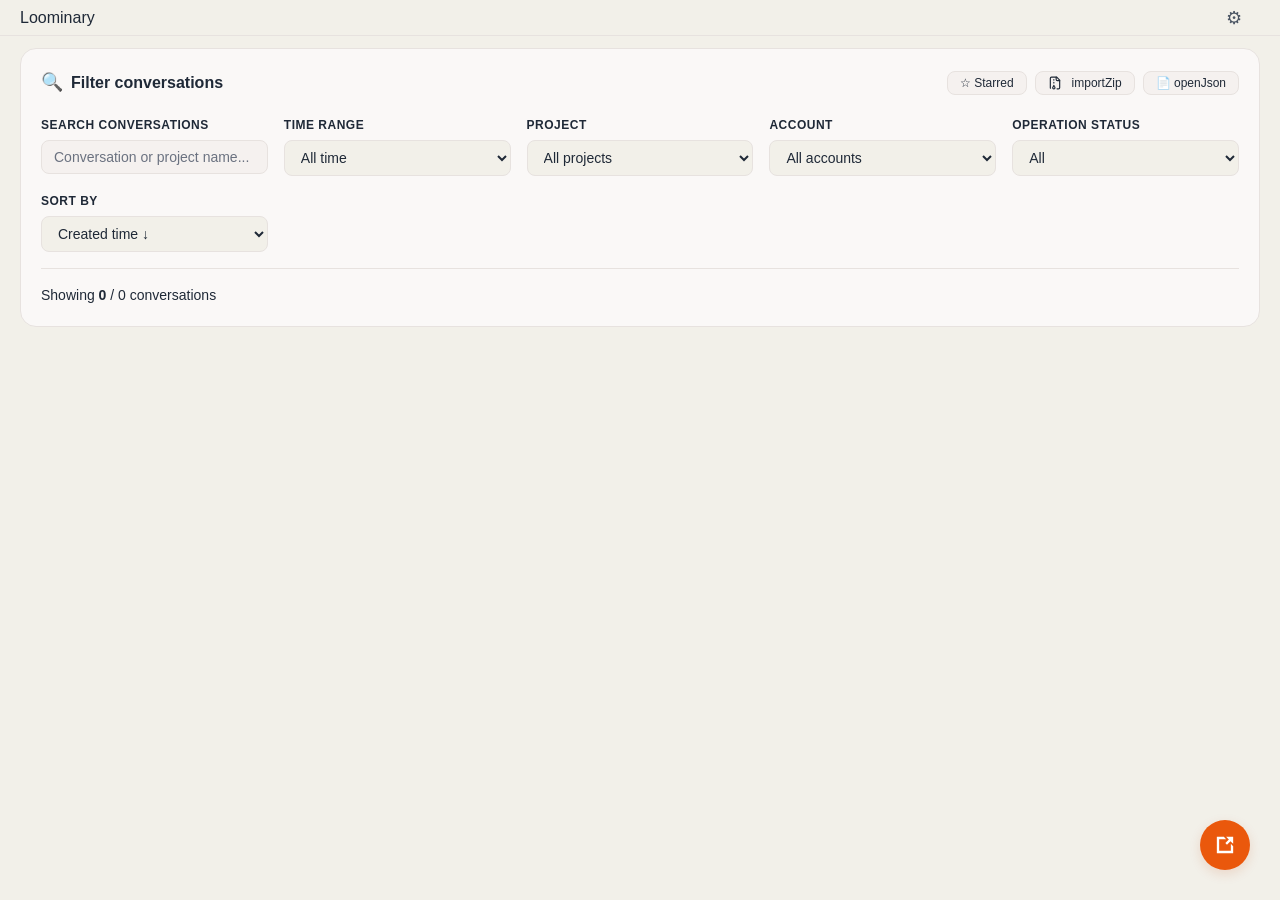
==== welcome/index.html @ d288bf93 "Updates" ====
<!doctype html><html lang="en-US"><head><meta charset="utf-8"/><meta name="viewport" content="width=device-width,initial-scale=1"/><link rel="icon" type="image/svg+xml" href="../favicon.svg"/><link rel="icon" type="image/png" sizes="32x32" href="../favicon.png"/><title></title><script defer="defer" src="../static/js/main.4342638c.js"></script><link href="../static/css/main.410b7ef4.css" rel="stylesheet"></head><body><noscript>You need to enable JavaScript to run this app.</noscript><div id="root"></div></body></html>
---- static/css/main.410b7ef4.css ----
.\!container{width:100%!important}.container{width:100%}@media (min-width:640px){.\!container{max-width:640px!important}.container{max-width:640px}}@media (min-width:768px){.\!container{max-width:768px!important}.container{max-width:768px}}@media (min-width:1024px){.\!container{max-width:1024px!important}.container{max-width:1024px}}@media (min-width:1280px){.\!container{max-width:1280px!important}.container{max-width:1280px}}@media (min-width:1536px){.\!container{max-width:1536px!important}.container{max-width:1536px}}.visible{visibility:visible}.static{position:static}.fixed{position:fixed}.absolute{position:absolute}.relative{position:relative}.block{display:block}.inline-block{display:inline-block}.inline{display:inline}.flex{display:flex}.inline-flex{display:inline-flex}.table{display:table}.grid{display:grid}.hidden{display:none}.flex-shrink{flex-shrink:1}.transform{transform:translate(var(--tw-translate-x),var(--tw-translate-y)) rotate(var(--tw-rotate)) skewX(var(--tw-skew-x)) skewY(var(--tw-skew-y)) scaleX(var(--tw-scale-x)) scaleY(var(--tw-scale-y))}.truncate{overflow:hidden;text-overflow:ellipsis;white-space:nowrap}.border{border-width:1px}.uppercase{text-transform:uppercase}.italic{font-style:italic}.shadow{--tw-shadow:0 1px 3px 0 #0000001a,0 1px 2px -1px #0000001a;--tw-shadow-colored:0 1px 3px 0 var(--tw-shadow-color),0 1px 2px -1px var(--tw-shadow-color);box-shadow:0 0 #0000,0 0 #0000,var(--tw-shadow);box-shadow:var(--tw-ring-offset-shadow,0 0 #0000),var(--tw-ring-shadow,0 0 #0000),var(--tw-shadow)}.outline{outline-style:solid}.blur{--tw-blur:blur(8px)}.blur,.filter{filter:var(--tw-blur) var(--tw-brightness) var(--tw-contrast) var(--tw-grayscale) var(--tw-hue-rotate) var(--tw-invert) var(--tw-saturate) var(--tw-sepia) var(--tw-drop-shadow)}.transition{transition-duration:.15s;transition-property:color,background-color,border-color,fill,stroke,opacity,box-shadow,transform,filter,-webkit-text-decoration-color,-webkit-backdrop-filter;transition-property:color,background-color,border-color,text-decoration-color,fill,stroke,opacity,box-shadow,transform,filter,backdrop-filter;transition-property:color,background-color,border-color,text-decoration-color,fill,stroke,opacity,box-shadow,transform,filter,backdrop-filter,-webkit-text-decoration-color,-webkit-backdrop-filter;transition-timing-function:cubic-bezier(.4,0,.2,1)}body{-webkit-font-smoothing:antialiased;-moz-osx-font-smoothing:grayscale;font-family:-apple-system,BlinkMacSystemFont,Segoe UI,Roboto,Oxygen,Ubuntu,Cantarell,Fira Sans,Droid Sans,Helvetica Neue,sans-serif;margin:0}code{font-family:source-code-pro,Menlo,Monaco,Consolas,Courier New,monospace}*{box-sizing:border-box;margin:0;padding:0}.star{color:#f1e05a;filter:drop-shadow(0 0 2px rgba(241,224,90,.3));font-size:16px}body,html{background:var(--bg-primary);color:var(--text-primary);font-family:-apple-system,BlinkMacSystemFont,Segoe UI,Roboto,Oxygen,Ubuntu,sans-serif;height:100%;line-height:1.5;overflow:hidden;width:100%}@media (max-width:1023px){body,html{height:auto;min-height:100%;overflow:visible}}a{color:var(--text-link);text-decoration:none}a:hover{text-decoration:underline}::-webkit-scrollbar{height:8px;width:8px}::-webkit-scrollbar-track{background:var(--bg-tertiary)}::-webkit-scrollbar-thumb{background:var(--border-secondary);border-radius:4px}::-webkit-scrollbar-thumb:hover{background:var(--accent-primary)}code{border-radius:4px;font-size:.9em;padding:2px 6px}code,pre{background:var(--bg-tertiary);font-family:SF Mono,Monaco,Consolas,Courier New,monospace}pre{border-radius:var(--radius-sm);font-size:14px;line-height:1.4;overflow-x:auto;padding:12px}pre code{background:#0000;padding:0}.btn-primary,.btn-secondary{align-items:center;border:none;border-radius:var(--radius-sm);cursor:pointer;display:inline-flex;font-size:14px;gap:6px;outline:none;padding:8px 16px;transition:all var(--transition-fast)}.btn-primary{background:var(--accent-primary);color:#fff}.btn-primary:hover{filter:brightness(1.1)}.btn-primary:disabled{cursor:not-allowed;opacity:.5}.btn-secondary{background:var(--bg-tertiary);border:1px solid var(--border-primary);color:var(--text-primary)}.btn-secondary:hover{background:var(--border-primary);border-color:var(--border-secondary)}.btn-secondary.active{background:color-mix(in srgb,var(--accent-primary) 10%,#0000);border-color:var(--accent-primary);color:var(--accent-primary)}.btn-primary.small,.btn-secondary.small{font-size:12px;padding:4px 12px}.icon-btn{align-items:center;background:#0000;border:none;border-radius:var(--radius-sm);color:var(--text-secondary);cursor:pointer;display:flex;height:32px;justify-content:center;transition:all var(--transition-fast);width:32px}.icon-btn:hover{background:var(--bg-tertiary);color:var(--text-primary)}.modal-overlay{-webkit-overflow-scrolling:touch;align-items:center;background:#000c;bottom:0;display:flex;justify-content:center;left:0;overflow:hidden;overscroll-behavior:contain;position:fixed;right:0;top:0;inset:0;z-index:9999}[data-theme=light] .modal-overlay{background:#00000080}.modal-content{-webkit-overflow-scrolling:touch;animation:modalFadeIn .2s ease;background:var(--bg-secondary);border:1px solid var(--border-primary);border-radius:var(--radius-lg);max-height:calc(100vh - 32px);max-width:500px;overflow-x:hidden;overflow-y:auto;overscroll-behavior:contain;padding:24px;position:relative;width:90%;z-index:2001}@keyframes modalFadeIn{0%{opacity:0;transform:translateY(-20px)}to{opacity:1;transform:translateY(0)}}.modal-content.large{max-width:900px}.modal-header{align-items:center;display:flex;justify-content:space-between;margin-bottom:20px}.modal-header h2{color:var(--text-primary);font-size:20px;font-weight:600}.close-btn{align-items:center;background:var(--bg-tertiary);border:none;border-radius:var(--radius-sm);color:var(--text-secondary);cursor:pointer;display:flex;font-size:24px;height:32px;justify-content:center;transition:background-color var(--transition-fast),color var(--transition-fast);width:32px}.close-btn:hover{background:var(--border-primary);color:var(--text-primary)}.modal-footer{border-top:1px solid var(--border-primary);display:flex;gap:8px;justify-content:flex-end;margin-top:20px;padding-top:16px}input[type=number],input[type=search],input[type=text],select,textarea{background:var(--bg-tertiary);border:1px solid var(--border-primary);border-radius:var(--radius-sm);color:var(--text-primary);font-size:14px;outline:none;padding:8px 12px;transition:all var(--transition-fast)}input[type=number]:focus,input[type=search]:focus,input[type=text]:focus,select:focus,textarea:focus{border-color:var(--accent-primary);box-shadow:0 0 0 2px #d977061a}input[type=checkbox],input[type=radio]{cursor:pointer;height:16px;width:16px}label{color:var(--text-primary);cursor:pointer;display:flex;font-size:14px;gap:8px}.badge,label{align-items:center}.badge{background:var(--bg-tertiary);border:1px solid var(--border-primary);border-radius:12px;color:var(--text-secondary);display:inline-flex;font-size:12px;font-weight:500;padding:2px 8px}.badge.primary{background:var(--accent-primary);border:none;color:#fff}.badge.success{background:#10b981;border:none;color:#fff}.badge.warning{background:var(--accent-warning);border:none;color:#fff}.badge.danger{background:var(--accent-danger);border:none;color:#fff}.hint-text{color:var(--text-tertiary);font-size:12px;margin-top:4px}.divider{background:var(--border-primary);height:1px;margin:16px 0}.tooltip{display:inline-block;position:relative}.tooltip-content{background:var(--bg-tertiary);border:1px solid var(--border-primary);border-radius:var(--radius-sm);bottom:100%;color:var(--text-primary);font-size:12px;left:50%;margin-bottom:4px;opacity:0;padding:6px 12px;pointer-events:none;position:absolute;transform:translateX(-50%);transition:opacity var(--transition-fast);white-space:nowrap;z-index:1000}.tooltip:hover .tooltip-content{opacity:1}.font-loading-notification{animation:slideInFromBottom .3s ease-out;background:var(--bg-primary);border:1px solid var(--border-primary);border-radius:var(--radius-md);bottom:20px;box-shadow:var(--shadow-lg);max-width:400px;padding:16px;position:fixed;right:20px;z-index:9999}.font-loading-notification.error{border-color:var(--accent-danger)}@keyframes slideInFromBottom{0%{opacity:0;transform:translateY(100px)}to{opacity:1;transform:translateY(0)}}.font-loading-content{display:flex;flex-direction:column;gap:12px}.font-loading-text{align-items:center;color:var(--text-primary);display:flex;font-size:14px;font-weight:500;gap:8px}.loading-icon{animation:pulse 1.5s ease-in-out infinite;font-size:18px}@keyframes pulse{0%,to{opacity:1}50%{opacity:.5}}.font-loading-progress{background:var(--bg-secondary);border-radius:2px;height:4px;overflow:hidden;width:100%}.font-loading-progress-bar{background:var(--accent-primary);border-radius:2px;height:100%;transition:width .3s ease-out}.font-loading-hint{color:var(--text-tertiary);font-size:12px;line-height:1.4}.font-status-badge{border-radius:4px;display:inline-block;font-size:11px;font-weight:500;line-height:1.4;margin-left:8px;padding:2px 8px}.font-status-badge.loading{background:var(--accent-warning);color:#fff}.font-status-badge.ready{background:#10b981;color:#fff}.font-status-badge.error{background:var(--accent-danger);color:#fff}@media (min-width:1024px){:root,body{min-width:700px!important;width:100%!important}}.app-redesigned{background:var(--bg-primary);color:var(--text-primary);display:flex;flex-direction:column;font-family:-apple-system,BlinkMacSystemFont,Segoe UI,Noto Sans,Helvetica,Arial,sans-serif;height:100vh;min-height:100vh;overflow:hidden;width:100%}@supports (-webkit-touch-callout:none){.app-redesigned{height:-webkit-fill-available}}@media (max-width:1023px){.app-redesigned{height:auto;min-height:100vh;min-height:-webkit-fill-available;overflow:visible;padding-bottom:env(safe-area-inset-bottom);padding-left:env(safe-area-inset-left);padding-right:env(safe-area-inset-right)}}.navbar-redesigned{align-items:stretch;-webkit-backdrop-filter:blur(10px);backdrop-filter:blur(10px);background:var(--bg-overlay);border-bottom:1px solid var(--border-primary);box-sizing:border-box;display:flex;flex-shrink:0;height:36px;justify-content:space-between;padding:0 20px;position:-webkit-sticky;position:sticky;top:0;transition:transform .25s ease-out;z-index:1000}@media (min-width:1024px){.navbar-redesigned{left:0;position:fixed;right:0}}html.navbar-hidden .navbar-redesigned{transform:translateY(-100%)}@media (max-width:1023px){.navbar-redesigned{padding-top:max(12px,env(safe-area-inset-top))}}.navbar-left{align-items:center;display:flex;flex:1 1;gap:8px}.navbar-back-slot{flex-shrink:0;width:28px}.navbar-right{gap:16px}.navbar-icon-btn,.navbar-right{align-items:center;display:flex}.navbar-icon-btn{background:#0000;border:none;border-radius:6px;color:var(--text-secondary);cursor:pointer;flex-shrink:0;height:28px;justify-content:center;padding:0;transition:background .15s,color .15s;width:28px}.navbar-icon-btn:hover{background:var(--bg-secondary);color:var(--text-primary)}.navbar-segments{align-items:center;display:flex;gap:4px}.navbar-segments-divider{background:var(--border-primary);flex-shrink:0;height:16px;width:1px}.timeline-filter-panel{align-items:center;display:flex;gap:4px;position:fixed;right:32px;top:5px;z-index:100}.segment-group{background:var(--bg-secondary);border-radius:8px;display:flex;gap:0;overflow:visible;padding:2px}.segment-btn,.segment-group{align-items:center;border:none}.segment-btn{background:#0000;border-radius:6px;color:var(--text-tertiary);cursor:pointer;display:inline-flex;font-size:12px;font-weight:400;height:22px;padding:0 11px;transition:background .15s,color .15s,box-shadow .15s;white-space:nowrap}.segment-btn+.segment-btn{border-left:none}.segment-btn:hover{background:var(--bg-primary);color:var(--text-primary)}.segment-group--branch .segment-btn{background:#0000;color:var(--text-secondary)}.segment-group--branch .segment-btn.active,.segment-group--branch .segment-btn:hover{background:var(--bg-primary);color:var(--text-primary)}.segment-group--branch .segment-btn.active{box-shadow:0 1px 3px #0000001f,0 0 0 .5px var(--border-primary);font-weight:500}.segment-group--branch .segment-btn:disabled{background:#0000;color:var(--text-quaternary);cursor:not-allowed}.segment-group--filter{border:none;border-radius:0;gap:4px;overflow:visible}.segment-group--filter .segment-btn{border:1px solid var(--border-primary);border-radius:20px;color:var(--text-secondary);padding:0 10px}.segment-group--filter .segment-btn+.segment-btn{border-left:1px solid var(--border-primary)}.segment-group--filter .segment-btn:hover{background:#0000;border-color:var(--accent-primary);color:var(--accent-primary)}.segment-group--filter .segment-btn.active{background:color-mix(in srgb,var(--accent-primary) 12%,#0000);border-color:var(--accent-primary);color:var(--accent-primary);font-weight:500}.navbar-search-input{align-self:stretch;-webkit-appearance:none;appearance:none;box-shadow:none}.navbar-search-input:focus{border-color:#0000;box-shadow:none}.logo{align-items:center;cursor:pointer;display:flex;gap:8px}.logo-text{-webkit-text-fill-color:#0000;background:var(--gradient-primary);-webkit-background-clip:text;background-clip:text;font-size:20px;font-weight:600}.timeline-controls{align-items:center;display:flex;gap:8px}.sort-controls{display:flex;flex-direction:column;gap:2px}.sort-btn{align-items:center;background:var(--bg-tertiary);border:1px solid var(--border-primary);border-radius:4px;color:var(--text-primary);cursor:pointer;display:flex;font-size:12px;font-weight:700;height:20px;justify-content:center;transition:background-color var(--transition-fast),color var(--transition-fast);width:24px}.sort-btn:hover:not(:disabled){background:var(--accent-primary);border-color:var(--accent-primary);color:#fff}.sort-btn:disabled{cursor:not-allowed;opacity:.3}.search-box{flex:1 1;max-width:500px;position:relative}.search-icon{color:var(--text-secondary);font-size:16px;left:12px;position:absolute;top:50%;transform:translateY(-50%)}.search-input{background:var(--bg-primary);border:1px solid var(--border-primary);border-radius:var(--radius-sm);color:var(--text-primary);font-size:14px;outline:none;padding:8px 16px 8px 36px;width:100%}.search-input::placeholder{color:var(--text-tertiary)}.search-input:focus{background:var(--bg-secondary);border-color:var(--accent-primary);box-shadow:none;outline:none}.search-stats{color:var(--text-secondary);font-size:12px;position:absolute;right:12px;top:50%;transform:translateY(-50%)}.main-container{display:flex;flex:1 1;min-height:0;overflow:hidden;position:relative}@media (max-width:1023px){.main-container{min-height:0}.main-container,.view-content{height:auto;overflow-x:hidden;overflow-y:visible}}.view-content{flex:1 1;min-height:400px;overflow-x:hidden;overflow-y:auto;padding:20px;position:relative;z-index:1}@media (min-width:1024px){.view-content:not(.view-content-timeline){padding-top:48px}}.view-content-whiteboard,.view-content:has(.whiteboard-view){height:100%;min-height:0}.view-content-welcome{padding:0}@media (min-width:1024px){.view-content-welcome{padding-top:0}}.view-content-timeline,.view-content:has(.enhanced-timeline-container){height:100%;min-height:0;overflow:hidden;padding:0}.enhanced-timeline-container{height:100%;overflow:hidden}.welcome-page{background-color:var(--bg-primary);height:100%;overflow-x:hidden;overflow-y:auto;transition:background-color var(--transition-normal);width:100%}.welcome-title{-webkit-text-fill-color:#0000;background:var(--gradient-primary);-webkit-background-clip:text;background-clip:text;font-size:48px;font-weight:700;margin-bottom:16px}.welcome-subtitle{align-items:center;color:var(--text-secondary);display:flex;font-size:18px;justify-content:center;margin-bottom:32px;min-height:60px}@keyframes blink{0%,50%{opacity:1}51%,to{opacity:0}}.typing-text{animation:typing 2s steps(40);animation:blink 1s infinite;border-right:2px solid var(--accent-primary);display:inline-block;overflow:hidden;white-space:nowrap}@keyframes fadeIn{0%{opacity:0;transform:translateY(10px)}to{opacity:1;transform:translateY(0)}}.animate-fadeIn{animation:fadeIn .5s ease-out forwards}.welcome-features{grid-gap:16px;display:grid;gap:16px;grid-template-columns:repeat(auto-fit,minmax(200px,1fr));margin-top:48px}.feature-card{background:var(--bg-secondary);border:1px solid var(--border-primary);border-radius:var(--radius-md);padding:20px;text-align:left;transition:all var(--transition-normal)}.feature-card:hover{border-color:var(--accent-primary);box-shadow:var(--shadow-md);transform:translateY(-2px)}.feature-icon{color:var(--accent-primary);font-size:24px;margin-bottom:12px}.feature-title{color:var(--text-primary);font-size:16px;font-weight:600;margin-bottom:8px}.feature-description{color:var(--text-secondary);font-size:14px;line-height:1.5}.upload-area{background:var(--bg-secondary);border:2px dashed var(--border-primary);border-radius:var(--radius-lg);cursor:pointer;padding:48px;text-align:center;transition:all var(--transition-normal)}.upload-area.dragging,.upload-area:hover{background:var(--bg-tertiary);border-color:var(--accent-primary)}.upload-area.dragging{box-shadow:0 0 20px #d9770633}.upload-icon{color:var(--text-tertiary);font-size:48px;margin-bottom:16px}.upload-text{color:var(--text-primary);font-size:16px;margin-bottom:8px}.upload-hint{color:var(--text-tertiary);font-size:14px}.scrollable{overflow-y:auto}.hide-scrollbar::-webkit-scrollbar{display:none}.hide-scrollbar{-ms-overflow-style:none;scrollbar-width:none}.non-selectable{user-select:none;-webkit-user-select:none;-moz-user-select:none;-ms-user-select:none}.settings-panel-ubuntu{background:var(--bg-primary);border-radius:12px;box-shadow:0 20px 60px #0000004d;display:flex;flex-direction:column;max-height:85vh;max-width:95vw;overflow:hidden;width:900px}.settings-panel-ubuntu .settings-header{align-items:center;background:var(--bg-secondary);border-bottom:1px solid var(--border-color);display:flex;flex-shrink:0;justify-content:space-between;padding:16px 20px}.settings-panel-ubuntu .settings-header h2{color:var(--text-primary);font-size:18px;font-weight:600;margin:0}.settings-panel-ubuntu .close-btn{align-items:center;background:#0000;border:none;border-radius:50%;color:var(--text-secondary);cursor:pointer;display:flex;font-size:24px;height:32px;justify-content:center;transition:background-color .2s;width:32px}.settings-panel-ubuntu .close-btn:hover{background:var(--hover-bg);color:var(--text-primary)}.settings-panel-ubuntu .settings-body{display:flex;flex:1 1;min-height:0;overflow:hidden}.settings-panel-ubuntu .settings-nav{background:var(--bg-secondary);border-right:1px solid var(--border-color);display:flex;flex-direction:column;flex-shrink:0;gap:4px;overflow-y:auto;padding:8px;width:180px}.settings-panel-ubuntu .nav-item{align-items:center;background:#0000;border:none;border-radius:6px;color:var(--text-secondary);cursor:pointer;display:flex;font-size:14px;font-weight:500;gap:12px;padding:10px 12px;text-align:left;transition:all .2s;width:100%}.settings-panel-ubuntu .nav-item:hover{background:var(--hover-bg);color:var(--text-primary)}.settings-panel-ubuntu .nav-item.active{background:var(--accent-color);color:#fff}.settings-panel-ubuntu .nav-icon{flex-shrink:0;font-size:20px}.settings-panel-ubuntu .nav-label{flex:1 1}.settings-panel-ubuntu .settings-content{flex:1 1;min-width:0;overflow-y:auto;padding:24px}.settings-section-content{display:flex;flex-direction:column;gap:24px}.settings-panel-ubuntu .settings-section{background:var(--bg-secondary);border:1px solid var(--border-color);border-radius:8px;padding:20px}.settings-panel-ubuntu .settings-section h3{border-bottom:1px solid var(--border-color);color:var(--text-primary);font-size:16px;font-weight:600;margin:0 0 16px;padding-bottom:12px}.settings-panel-ubuntu .section-description{color:var(--text-secondary);font-size:13px;line-height:1.5;margin-bottom:16px}.settings-panel-ubuntu .setting-item{align-items:center;border-bottom:1px solid var(--border-color);display:flex;gap:16px;justify-content:space-between;padding:12px 0}.settings-panel-ubuntu .setting-item:last-child{border-bottom:none}.settings-panel-ubuntu .setting-item.static{align-items:flex-start;flex-direction:column}.settings-panel-ubuntu .setting-label{flex:1 1;min-width:0}.settings-panel-ubuntu .setting-label>span:first-child{color:var(--text-primary);display:block;font-size:14px;font-weight:500;margin-bottom:4px}.settings-panel-ubuntu .setting-description{color:var(--text-secondary);display:block;font-size:12px;line-height:1.4}.settings-panel-ubuntu .setting-checkbox{align-items:flex-start;cursor:pointer;display:flex;gap:12px;width:100%}.settings-panel-ubuntu .setting-checkbox input[type=checkbox]{accent-color:var(--accent-color);cursor:pointer;flex-shrink:0;height:18px;margin-top:2px;width:18px}.settings-panel-ubuntu .setting-input,.settings-panel-ubuntu .setting-select{background:var(--bg-primary);border:1px solid var(--border-color);border-radius:6px;color:var(--text-primary);font-size:14px;min-width:200px;padding:8px 12px;transition:border-color .2s}.settings-panel-ubuntu .setting-input:focus,.settings-panel-ubuntu .setting-select:focus{border-color:var(--accent-color);outline:none}.settings-panel-ubuntu .setting-input[type=number]{width:120px}.settings-panel-ubuntu .format-preview{background:var(--bg-primary);border:1px solid var(--border-color);border-radius:6px;display:flex;flex-direction:column;font-family:Consolas,Monaco,monospace;gap:8px;padding:12px}.settings-panel-ubuntu .preview-item{align-items:center;display:flex;gap:12px}.settings-panel-ubuntu .preview-item code{background:var(--code-bg);border-radius:4px;color:var(--code-text);flex:1 1;font-size:13px;padding:6px 10px}.settings-panel-ubuntu .preview-label{color:var(--text-secondary);font-size:12px;white-space:nowrap}.settings-panel-ubuntu .theme-toggle-btn{align-items:center;background:var(--bg-primary);border:1px solid var(--border-color);border-radius:6px;color:var(--text-primary);cursor:pointer;display:flex;font-size:14px;gap:8px;padding:8px 16px;transition:all .2s}.settings-panel-ubuntu .theme-toggle-btn:hover{background:var(--hover-bg);border-color:var(--accent-color)}.settings-panel-ubuntu .theme-icon{font-size:18px}.settings-panel-ubuntu .github-link{align-items:center;background:#24292f;border:1px solid #f0f6fc1a;border-radius:6px;color:#fff;cursor:pointer;display:inline-flex;font-size:14px;font-weight:500;gap:8px;padding:10px 18px;text-decoration:none;transition:all .2s ease}.settings-panel-ubuntu .github-link:hover{background:#2c333a;border-color:#f0f6fc33;transform:translateY(-1px)}.settings-panel-ubuntu .github-link svg{flex-shrink:0}.settings-panel-ubuntu .setting-info{background:#3b82f61a;border:1px solid #3b82f64d;border-radius:6px;color:var(--text-secondary);font-size:13px;line-height:1.5;margin-top:8px;padding:12px}.settings-panel-ubuntu .settings-footer{background:var(--bg-secondary);border-top:1px solid var(--border-color);display:flex;flex-shrink:0;justify-content:flex-end;padding:16px 20px}.settings-panel-ubuntu .settings-footer .btn-primary{background:var(--accent-color);border:none;border-radius:6px;color:#fff;cursor:pointer;font-size:14px;font-weight:500;padding:10px 24px;transition:background-color .2s}.settings-panel-ubuntu .settings-footer .btn-primary:hover{background:var(--accent-color-hover)}@media (max-width:768px){.settings-panel-ubuntu{border-radius:0;max-height:100vh;max-width:100vw;width:100vw}.settings-panel-ubuntu .settings-body{flex-direction:column}.settings-panel-ubuntu .settings-nav{border-bottom:1px solid var(--border-color);border-right:none;flex-direction:row;flex-shrink:0;overflow-x:auto;padding:8px;width:100%}.settings-panel-ubuntu .nav-item{flex-direction:column;gap:4px;min-width:70px;text-align:center}.settings-panel-ubuntu .nav-icon{font-size:24px}.settings-panel-ubuntu .nav-label{font-size:11px}.settings-panel-ubuntu .settings-content{padding:16px}.settings-panel-ubuntu .setting-item{align-items:flex-start;flex-direction:column;gap:8px}.settings-panel-ubuntu .setting-input,.settings-panel-ubuntu .setting-select{min-width:0;width:100%}}.action-panel-ubuntu{background:var(--bg-primary);border-radius:12px;box-shadow:0 20px 60px #0000004d;display:flex;flex-direction:column;height:85vh;max-width:95vw;overflow:hidden;width:900px}.action-panel-ubuntu .action-panel-header{align-items:center;background:var(--bg-secondary);border-bottom:1px solid var(--border-color);display:flex;flex-shrink:0;justify-content:space-between;padding:16px 20px}.action-panel-ubuntu .action-panel-header h2{color:var(--text-primary);font-size:18px;font-weight:600;margin:0}.action-panel-ubuntu .close-btn{align-items:center;background:#0000;border:none;border-radius:50%;color:var(--text-secondary);cursor:pointer;display:flex;font-size:24px;height:32px;justify-content:center;transition:background-color .2s;width:32px}.action-panel-ubuntu .close-btn:hover{background:var(--hover-bg);color:var(--text-primary)}.action-panel-ubuntu .action-panel-body{display:flex;flex:1 1;min-height:0;overflow:hidden}.action-panel-ubuntu .action-panel-nav{background:var(--bg-secondary);border-right:1px solid var(--border-color);display:flex;flex-direction:column;flex-shrink:0;gap:4px;overflow-y:auto;padding:8px;width:160px}.action-panel-ubuntu .nav-item{align-items:center;background:#0000;border:none;border-radius:6px;color:var(--text-secondary);cursor:pointer;display:flex;font-size:14px;font-weight:500;gap:12px;padding:10px 12px;text-align:left;transition:all .2s;width:100%}.action-panel-ubuntu .nav-item:hover{background:var(--hover-bg);color:var(--text-primary)}.action-panel-ubuntu .nav-item.active{background:var(--accent-color);color:#fff}.action-panel-ubuntu .nav-icon{flex-shrink:0;font-size:20px}.action-panel-ubuntu .nav-label{flex:1 1}.action-panel-ubuntu .action-panel-content{display:flex;flex:1 1;flex-direction:column;min-width:0;overflow-y:auto}.action-section-content{display:flex;flex:1 1;flex-direction:column;overflow:hidden}.global-search-section{display:flex;flex-direction:column;height:100%;padding:16px}.global-search-section .search-input-container{flex-shrink:0;margin-bottom:16px;position:relative}.global-search-section .action-search-input{background:var(--bg-secondary);border:1px solid var(--border-color);border-radius:8px;color:var(--text-primary);font-size:14px;outline:none;padding:12px 40px 12px 16px;transition:border-color .2s;width:100%}.global-search-section .action-search-input:focus{border-color:var(--accent-color)}.global-search-section .clear-btn{background:none;border:none;color:var(--text-secondary);cursor:pointer;font-size:18px;padding:4px;position:absolute;right:12px;top:50%;transform:translateY(-50%)}.global-search-section .search-results-container{flex:1 1;min-height:0;overflow-y:auto}.global-search-section .search-loading,.global-search-section .search-no-results,.global-search-section .search-placeholder{align-items:center;color:var(--text-secondary);display:flex;flex-direction:column;justify-content:center;padding:40px 20px;text-align:center}.global-search-section .search-stats{color:var(--text-tertiary);font-size:12px;margin-top:8px}.global-search-section .results-header{border-bottom:1px solid var(--border-color);margin-bottom:8px;padding:8px 0}.global-search-section .results-count{color:var(--text-secondary);font-size:13px}.global-search-section .conversation-group{border:1px solid var(--border-color);border-radius:8px;margin-bottom:8px;overflow:hidden}.global-search-section .conversation-header{align-items:center;background:var(--bg-secondary);cursor:pointer;display:flex;gap:8px;padding:12px;transition:background-color .2s}.global-search-section .conversation-header:hover{background:var(--hover-bg)}.global-search-section .expand-icon{color:var(--text-secondary);font-size:10px}.global-search-section .conversation-name{color:var(--text-primary);flex:1 1;font-weight:500;overflow:hidden;text-overflow:ellipsis;white-space:nowrap}.global-search-section .result-count{color:var(--text-secondary);font-size:12px}.global-search-section .conversation-results{border-top:1px solid var(--border-color)}.global-search-section .result-item{border-bottom:1px solid var(--border-color);cursor:pointer;padding:12px;transition:background-color .2s}.global-search-section .result-item:last-child{border-bottom:none}.global-search-section .result-item:hover{background:var(--hover-bg)}.global-search-section .result-header{align-items:center;display:flex;gap:8px;margin-bottom:4px}.global-search-section .result-sender{color:var(--text-primary);font-size:13px;font-weight:500}.global-search-section .result-index{color:var(--text-tertiary);font-size:11px}.action-panel-ubuntu .global-search-section .result-content,.global-search-section .result-content{-webkit-box-orient:vertical!important;color:var(--text-secondary);display:-webkit-box!important;font-size:13px;line-height:1.5;overflow:hidden!important}.global-search-section .result-meta{color:var(--text-tertiary);font-size:11px;margin-top:4px}.global-search-section .search-highlight{background:#ea580c33;border-radius:2px;color:#ea580c;font-weight:600;padding:0 2px}[data-theme=dark] .global-search-section .search-highlight{background:#d9770640;color:#d97706}.global-search-section .search-bold{color:var(--text-primary);font-weight:600}.global-search-section .search-italic{font-style:italic}.global-search-section .search-history{margin-top:24px;text-align:left}.global-search-section .history-header{align-items:center;display:flex;justify-content:space-between;margin-bottom:12px}.global-search-section .history-title{color:var(--text-secondary);font-size:13px;font-weight:500}.global-search-section .history-list{display:flex;flex-direction:column;gap:4px}.global-search-section .history-item{align-items:center;background:var(--bg-secondary);border-radius:6px;cursor:pointer;display:flex;gap:8px;padding:8px 12px;transition:background .15s}.global-search-section .history-item:hover{background:var(--bg-tertiary)}.global-search-section .history-icon{font-size:14px;opacity:.6}.global-search-section .history-query{color:var(--text-primary);flex:1 1;font-size:13px;overflow:hidden;text-overflow:ellipsis;white-space:nowrap}.global-search-section .history-delete{background:none;border:none;border-radius:4px;color:var(--text-tertiary);cursor:pointer;font-size:16px;opacity:0;padding:2px 6px;transition:opacity .15s,background .15s}.global-search-section .history-item:hover .history-delete{opacity:1}.global-search-section .history-delete:hover{background:var(--bg-primary);color:var(--text-primary)}.semantic-search-section{display:flex;flex-direction:column;height:100%;padding:16px}.semantic-search-section .semantic-status{background:var(--bg-secondary);border-radius:8px;flex-shrink:0;margin-bottom:16px;padding:12px}.semantic-search-section .status-init{display:flex;flex-direction:column;gap:8px}.semantic-search-section .progress-bar{background:var(--border-color);border-radius:2px;height:4px;overflow:hidden}.semantic-search-section .progress-fill{background:var(--accent-color);height:100%;transition:width .3s}.semantic-search-section .status-message{color:var(--text-secondary);font-size:13px;margin:0}.semantic-search-section .status-ready{align-items:center;display:flex;gap:12px}.semantic-search-section .status-badge{color:var(--accent-success);font-size:13px;font-weight:500}.semantic-search-section .status-info{color:var(--text-secondary);font-size:12px}.semantic-search-section .semantic-chat{flex:1 1;min-height:0;overflow-y:auto;padding:8px 0}.semantic-search-section .chat-placeholder{align-items:center;color:var(--text-secondary);display:flex;height:100%;justify-content:center;padding:20px;text-align:center}.semantic-search-section .chat-message{border-radius:8px;margin-bottom:16px;padding:12px}.semantic-search-section .chat-message.user{background:var(--accent-color);color:#fff;margin-left:20%}.semantic-search-section .chat-message.assistant{background:var(--bg-secondary);margin-right:20%}.semantic-search-section .chat-message .message-content{font-size:14px;line-height:1.5}.semantic-search-section .chat-message .search-results{display:flex;flex-direction:column;gap:8px;margin-top:12px}.semantic-search-section .result-card{background:var(--bg-primary);border:1px solid var(--border-color);border-radius:6px;cursor:pointer;padding:12px;transition:all .2s}.semantic-search-section .result-card:hover{border-color:var(--accent-color);transform:translateY(-1px)}.semantic-search-section .result-card .result-header{display:flex;justify-content:space-between;margin-bottom:8px}.semantic-search-section .result-card .result-source{color:var(--text-primary);font-size:13px;font-weight:500}.semantic-search-section .result-card .result-score{color:var(--accent-success);font-size:12px}.semantic-search-section .result-card .result-preview{color:var(--text-secondary);font-size:13px;line-height:1.4}.semantic-search-section .result-card .result-meta{color:var(--text-tertiary);display:flex;font-size:11px;gap:12px;margin-top:8px}.semantic-search-section .typing-indicator{display:flex;gap:4px;padding:8px 0}.semantic-search-section .typing-indicator span{animation:typing 1.4s infinite;background:var(--text-tertiary);border-radius:50%;height:8px;width:8px}.semantic-search-section .typing-indicator span:nth-child(2){animation-delay:.2s}.semantic-search-section .typing-indicator span:nth-child(3){animation-delay:.4s}@keyframes typing{0%,60%,to{opacity:.3;transform:scale(.8)}30%{opacity:1;transform:scale(1)}}.semantic-search-section .semantic-input{display:flex;flex-shrink:0;gap:8px;margin-top:12px}.semantic-search-section .semantic-input textarea{background:var(--bg-secondary);border:1px solid var(--border-color);border-radius:8px;color:var(--text-primary);flex:1 1;font-size:14px;max-height:100px;min-height:44px;outline:none;padding:12px;resize:none}.semantic-search-section .semantic-input textarea:focus{border-color:var(--accent-color)}.semantic-search-section .semantic-input button{background:var(--accent-color);border:none;border-radius:8px;color:#fff;cursor:pointer;font-size:14px;padding:12px 20px;transition:background-color .2s}.semantic-search-section .semantic-input button:hover:not(:disabled){background:var(--accent-color-hover)}.semantic-search-section .semantic-input button:disabled{cursor:not-allowed;opacity:.5}.export-section{overflow-y:auto;padding:16px}.export-section .export-group{background:var(--bg-secondary);border:1px solid var(--border-color);border-radius:8px;margin-bottom:16px;padding:16px}.export-section .export-group h3{border-bottom:1px solid var(--border-color);color:var(--text-primary);font-size:15px;font-weight:600;margin:0 0 12px;padding-bottom:8px}.export-section .export-options-list{display:flex;flex-direction:column;gap:8px}.export-section .export-checkbox-option,.export-section .export-radio-option{align-items:flex-start;background:var(--bg-primary);border:1px solid var(--border-color);border-radius:6px;cursor:pointer;display:flex;gap:12px;padding:10px 12px;transition:all .2s}.export-section .export-checkbox-option:hover,.export-section .export-radio-option:hover{border-color:var(--accent-color)}.export-section .export-checkbox-option input,.export-section .export-radio-option input{accent-color:var(--accent-color);margin-top:2px}.export-section .option-content{flex:1 1;min-width:0}.export-section .option-title{color:var(--text-primary);display:block;font-size:14px;font-weight:500;margin-bottom:2px}.export-section .option-desc{color:var(--text-secondary);display:block;font-size:12px;line-height:1.4}.export-section .option-hint{color:var(--text-tertiary);display:block;font-size:12px;font-style:italic}.export-section .option-count{color:var(--text-secondary);font-size:12px;font-weight:400}.export-section .export-checkbox-option:has(input:disabled),.export-section .export-radio-option:has(input:disabled){cursor:not-allowed;opacity:.5}.export-section .export-info{background:var(--bg-secondary);border:1px solid var(--border-color);border-radius:8px;margin-bottom:16px;padding:16px}.export-section .export-info .info-row{border-bottom:1px solid var(--border-color);display:flex;font-size:13px;justify-content:space-between;padding:8px 0}.export-section .export-info .info-row:last-child{border-bottom:none}.export-section .export-info .label{color:var(--text-secondary)}.export-section .export-info .value{color:var(--text-primary);text-align:right}.export-section .export-actions{display:flex;gap:12px;justify-content:flex-end;padding-top:8px}.export-section .btn-secondary{background:var(--bg-secondary);border:1px solid var(--border-color);border-radius:6px;color:var(--text-primary);cursor:pointer;font-size:14px;padding:10px 20px;transition:all .2s}.export-section .btn-secondary:hover{background:var(--hover-bg)}.export-section .btn-primary{background:var(--accent-color);border:none;border-radius:6px;color:#fff;cursor:pointer;font-size:14px;font-weight:500;padding:10px 20px;transition:background-color .2s}.export-section .btn-primary:hover{background:var(--accent-color-hover)}@media (max-width:768px){.action-panel-ubuntu{border-radius:0;height:100vh;max-width:100vw;width:100vw}.action-panel-ubuntu .action-panel-body{flex-direction:column}.action-panel-ubuntu .action-panel-nav{border-bottom:1px solid var(--border-color);border-right:none;flex-direction:row;flex-shrink:0;overflow-x:auto;padding:8px;width:100%}.action-panel-ubuntu .nav-item{flex-direction:column;gap:4px;min-width:70px;padding:8px;text-align:center}.action-panel-ubuntu .nav-icon{font-size:24px}.action-panel-ubuntu .nav-label{font-size:11px}.semantic-search-section .chat-message.user{margin-left:10%}.semantic-search-section .chat-message.assistant{margin-right:10%}}.conversation-filter{background:var(--bg-secondary);border:1px solid var(--border-primary);border-radius:var(--radius-lg);margin-bottom:20px}.filter-panel{padding:20px}.filter-header{flex-wrap:wrap;gap:12px;justify-content:space-between;margin-bottom:20px}.filter-header,.filter-title{align-items:center;display:flex}.filter-title{color:var(--text-primary);font-size:16px;font-weight:600;gap:8px}.filter-icon{font-size:18px}.filter-text{color:var(--text-primary)}.filter-badge{background:var(--accent-primary);border-radius:12px;color:#fff;font-size:12px;font-weight:600;min-width:20px;padding:3px 8px;text-align:center}.filter-sections{grid-gap:16px;display:grid;gap:16px;grid-template-columns:repeat(auto-fit,minmax(220px,1fr));margin-bottom:16px}.filter-sections.has-custom-date{grid-template-columns:repeat(auto-fit,minmax(200px,1fr))}.filter-section{display:flex;flex-direction:column;gap:6px}.filter-label{color:var(--text-primary);font-size:12px;font-weight:600;letter-spacing:.5px;text-transform:uppercase}.filter-input,.filter-select{background:var(--bg-primary);border:1px solid var(--border-primary);border-radius:var(--radius-sm);color:var(--text-primary);font-size:14px;outline:none;padding:8px 12px;transition:border-color var(--transition-fast),box-shadow var(--transition-fast)}.filter-input:focus,.filter-select:focus{border-color:var(--accent-primary);box-shadow:0 0 0 2px #1f6feb1a}.filter-input::placeholder{color:var(--text-tertiary)}.time-range-section{grid-column:auto}.custom-date-section{grid-column:1/-1;margin-top:-8px}.date-range-inputs{align-items:center;display:flex;flex-direction:row;gap:12px}.date-input{flex:1 1;min-width:140px}.date-separator{color:var(--text-secondary);flex-shrink:0;font-size:14px;white-space:nowrap}.filter-footer{border-top:1px solid var(--border-primary);padding-top:16px}.filter-stats{display:flex;flex-direction:column;gap:4px}.stats-text{color:var(--text-primary);font-size:14px}.active-filters-text{color:var(--text-secondary);font-size:12px}.conversations-grid{grid-gap:20px;display:grid;gap:20px;grid-template-columns:repeat(auto-fill,minmax(350px,1fr))}.conversation-tile{background:var(--bg-secondary);border:1px solid var(--border-primary);border-radius:var(--radius-lg);cursor:pointer;overflow:hidden;padding:20px;position:relative;transition:all var(--transition-normal)}.conversation-tile:hover{border-color:var(--border-secondary);box-shadow:var(--shadow-lg);transform:translateY(-2px)}.conversation-tile.current-file,.conversation-tile.selected{background:var(--bg-secondary);border-color:var(--accent-primary);box-shadow:0 0 0 1px #1f6feb33}.tile-header{align-items:flex-start;display:flex;gap:12px;justify-content:space-between;margin-bottom:16px;min-height:24px}.tile-title{color:var(--text-primary);flex:1 1;font-size:16px;font-weight:600;line-height:1.3;min-width:0}.tile-actions,.tile-title{align-items:center;display:flex;gap:8px}.star-btn{align-items:center;background:#0000;border:none;border-radius:50%;cursor:pointer;display:flex;font-size:16px;height:24px;justify-content:center;opacity:.7;padding:0;transition:all var(--transition-fast);width:24px}.star-btn:hover{background:var(--bg-tertiary);opacity:1;transform:scale(1.2)}.star-btn.starred{color:#f1e05a;filter:drop-shadow(0 0 3px rgba(241,224,90,.5));opacity:1}[data-theme=dark] .star-btn:not(.starred){color:#ffffffbf}[data-theme=dark] .star-btn:not(.starred):hover{color:#fff}.file-close-btn{align-items:center;background:#0000;border:none;border-radius:50%;color:var(--text-secondary);cursor:pointer;display:flex;flex-shrink:0;font-size:14px;height:20px;justify-content:center;opacity:.8;transition:all var(--transition-fast);width:20px}.file-close-btn:hover{background:var(--accent-danger);color:#fff;opacity:1;transform:scale(1.1)}.rename-btn{background:#0000;border:none;cursor:pointer;font-size:16px;opacity:.7;padding:4px;transition:opacity .2s}.rename-btn:hover{opacity:1}.rename-dialog{max-width:500px}.rename-dialog .form-group{margin-bottom:0}.rename-dialog .form-input{background:var(--bg-primary);border:1px solid var(--border-color);border-radius:4px;color:var(--text-primary);font-size:14px;padding:8px 12px;width:100%}.rename-dialog .form-input:focus{border-color:var(--accent-primary);outline:none}.rename-dialog .error-message{color:var(--accent-danger);font-size:12px;margin-top:4px}.tile-meta{display:flex;flex-direction:column;gap:6px;margin-bottom:16px}.meta-row{align-items:center;color:var(--text-secondary);display:flex;font-size:13px;gap:8px;line-height:1.4;min-height:20px}.meta-row>span:first-child{flex-shrink:0;font-size:14px;text-align:center;width:16px}.tile-preview{background:var(--bg-primary);border:1px solid var(--border-primary);border-radius:8px;color:var(--text-secondary);font-size:13px;line-height:1.5;max-height:80px;min-height:60px;overflow:hidden;padding:14px;position:relative}.tile-preview:after{background:linear-gradient(#0000,var(--bg-primary));bottom:0;content:"";height:20px;left:0;pointer-events:none;position:absolute;right:0}.tile-stats{border-top:1px solid var(--border-primary);display:flex;flex-wrap:wrap;gap:12px;margin-top:16px;padding-top:16px}.stat-item{align-items:center;background:var(--bg-primary);border:1px solid var(--border-primary);border-radius:12px;color:var(--text-tertiary);display:flex;font-size:12px;gap:6px;padding:4px 8px}.stat-item>span:first-child{font-size:13px}.add-file-tile{align-items:center;background:var(--bg-primary);border:2px dashed var(--border-secondary);display:flex;justify-content:center;min-height:200px;transition:all var(--transition-normal)}.add-file-tile:hover{background:var(--bg-tertiary);border-color:var(--accent-primary)}.add-file-content{color:var(--text-secondary);padding:20px;text-align:center}.add-file-icon{color:var(--accent-primary);font-size:48px;font-weight:300;margin-bottom:12px}.add-file-text{color:var(--text-primary);font-size:16px;font-weight:600;margin-bottom:4px}.add-file-hint{font-size:12px;opacity:.8}.branch-switcher{margin:16px 0;overflow:visible!important;position:relative;z-index:1}.branch-switcher-main{align-items:center;background:var(--bg-tertiary);border:1px solid var(--border-primary);border-radius:var(--radius-lg);box-shadow:var(--shadow-sm);display:flex;gap:8px;padding:8px;transition:all var(--transition-fast)}.branch-switcher-main:hover{border-color:var(--border-secondary);box-shadow:var(--shadow-md)}.branch-arrow{align-items:center;background:var(--bg-secondary);border:1px solid var(--border-primary);border-radius:var(--radius-sm);color:var(--text-primary);cursor:pointer;display:flex;flex-shrink:0;height:32px;justify-content:center;transition:all var(--transition-fast);width:32px}.branch-arrow:hover:not(.disabled){background:var(--accent-primary);border-color:var(--accent-primary);color:#fff;transform:scale(1.05)}.branch-arrow.disabled{background:var(--bg-primary);cursor:not-allowed;opacity:.3}.branch-arrow svg{transition:transform var(--transition-fast)}.branch-arrow:hover:not(.disabled) svg{transform:scale(1.1)}.branch-info{border-radius:var(--radius-md);cursor:pointer;flex:1 1;min-width:0;overflow:hidden;padding:8px 12px;position:relative;transition:all var(--transition-fast)}.branch-info:hover{background:var(--bg-secondary)}.branch-info.switching{opacity:.6;transform:scale(.98)}.branch-info-main{align-items:center;display:flex;justify-content:space-between;margin-bottom:4px}.branch-name{color:var(--text-primary);font-size:.9rem;font-weight:600}.branch-counter{background:var(--bg-primary);border-radius:8px;color:var(--text-secondary);font-size:.75rem;font-weight:500;padding:2px 6px}.branch-preview{color:var(--text-secondary);font-size:.8rem;line-height:1.3;overflow:hidden;text-overflow:ellipsis;white-space:nowrap}.expand-indicator{align-items:center;color:var(--text-tertiary);display:flex;height:16px;justify-content:center;position:absolute;right:8px;top:50%;transform:translateY(-50%);transition:transform var(--transition-fast);width:16px}.expand-indicator.expanded{transform:translateY(-50%) rotate(180deg)}.branch-list{animation:branchListSlideIn .2s ease-out;background:var(--bg-secondary);border:1px solid var(--border-primary);border-radius:var(--radius-lg);box-shadow:var(--shadow-lg);left:0;margin-top:8px;max-height:300px;overflow-y:auto;padding:8px;position:absolute;right:0;top:100%;z-index:10000}.branch-list-portal{margin-top:0;position:fixed!important}@keyframes branchListSlideIn{0%{opacity:0;transform:translateY(-8px)}to{opacity:1;transform:translateY(0)}}.branch-option{border:1px solid #0000;border-radius:var(--radius-md);cursor:pointer;margin-bottom:4px;padding:12px;transition:all var(--transition-fast)}.branch-option:last-child{margin-bottom:0}.branch-option:hover{background:var(--bg-tertiary);border-color:var(--border-primary)}.branch-option.active{background:var(--accent-primary);border-color:var(--accent-primary);color:#fff}.branch-option.active .branch-option-name,.branch-option.active .branch-option-preview{color:#fff}.branch-option.active .branch-option-count{background:#fff3;color:#fff}.branch-option-header{align-items:center;display:flex;justify-content:space-between;margin-bottom:4px}.branch-option-name{color:var(--text-primary);font-size:.9rem;font-weight:600}.branch-option-count{background:var(--bg-primary);border-radius:8px;color:var(--text-secondary);font-size:.75rem;font-weight:500;padding:2px 6px}.branch-option-preview{color:var(--text-secondary);font-size:.8rem;line-height:1.3;overflow:hidden;text-overflow:ellipsis;white-space:nowrap}@keyframes branchSwitchPulse{0%{transform:scale(1)}50%{transform:scale(1.02)}to{transform:scale(1)}}.branch-info.switching{animation:branchSwitchPulse .3s ease-in-out}@media (max-width:768px){.branch-switcher-main{gap:6px;padding:6px}.branch-arrow{height:28px;width:28px}.branch-info{padding:6px 10px}.branch-name{font-size:.85rem}.branch-preview{font-size:.75rem}.branch-list{margin-top:4px;padding:6px}.branch-option{padding:10px}.branch-option-name{font-size:.85rem}.branch-option-preview{font-size:.75rem}}[data-theme=dark] .branch-switcher-main{background:var(--bg-tertiary);border-color:var(--border-primary)}[data-theme=dark] .branch-arrow,[data-theme=dark] .branch-list{background:var(--bg-secondary);border-color:var(--border-primary)}[data-theme=light] .branch-switcher-main{background:#f8f9fa;border-color:#e9ecef}[data-theme=light] .branch-arrow,[data-theme=light] .branch-list{background:#fff;border-color:#e9ecef}[data-theme=light] .branch-list{box-shadow:0 4px 12px #0000001a}.branch-arrow:focus-visible,.branch-info:focus-visible,.branch-option:focus-visible{outline:2px solid var(--accent-primary);outline-offset:2px}.branch-list::-webkit-scrollbar{width:6px}.branch-list::-webkit-scrollbar-track{background:var(--bg-primary);border-radius:3px}.branch-list::-webkit-scrollbar-thumb{background:var(--border-primary);border-radius:3px}.branch-list::-webkit-scrollbar-thumb:hover{background:var(--accent-primary)}.universal-timeline-container{margin:0 auto;max-width:900px;padding:20px;position:relative}.desktop-layout{padding:0 24px}.desktop-layout,.timeline-main-content{height:100%;overflow:hidden;position:relative}.timeline-main-content{display:flex;gap:24px}.desktop-layout .timeline-left-panel{box-sizing:border-box;flex-basis:calc(45% - 100px);flex-grow:0;flex-shrink:0;height:100%;max-width:600px;min-width:460px;overflow-x:hidden;overflow-y:auto;padding:48px 16px 16px;position:relative}.timeline-right-panel{flex:1 1;height:100%;margin-right:70px;overflow:hidden}.desktop-layout .timeline-right-panel{box-sizing:border-box;padding-bottom:28px;padding-top:52px}.conversation-info-card{background:var(--bg-secondary);border:2px solid var(--border-primary);border-radius:var(--radius-xl);box-shadow:var(--shadow-md);margin-bottom:16px;padding:24px;position:relative;z-index:auto}.conversation-action-row{margin-top:12px}.conversation-action-row,.conversation-info-card h2{align-items:center;display:flex;flex-wrap:wrap;gap:6px}.conversation-info-card h2{color:var(--text-primary);font-size:1.5rem;font-weight:600;margin:0 0 8px}.platform-badge{background:var(--accent-primary);border-radius:20px;color:#fff;flex-shrink:0;font-size:.8rem;font-weight:500;padding:4px 12px}.info-grid{grid-gap:16px;display:grid;gap:16px;grid-template-columns:repeat(auto-fit,minmax(200px,1fr));margin-top:16px}.info-item{display:flex;flex-direction:column;gap:4px}.info-label{color:var(--accent-primary);font-size:.9rem;font-weight:500}.info-value{color:var(--text-primary);font-weight:400}.timeline{margin-bottom:0;margin-top:8px;overflow:visible;padding-bottom:8px;position:relative}.timeline-line{background:linear-gradient(to bottom,var(--border-primary),var(--accent-primary));height:calc(100% + 15px);left:24px;position:absolute;top:0;width:2px;z-index:0}.timeline-message{align-items:flex-start;display:flex;margin-bottom:24px;position:relative;z-index:auto}.timeline-message:last-child{margin-bottom:0}.timeline-dot{background:var(--accent-primary);border:3px solid var(--bg-primary);border-radius:50%;box-shadow:var(--shadow-sm);flex-shrink:0;height:12px;margin-right:24px;margin-top:16px;position:relative;width:12px;z-index:2}.timeline-dot.human{background:var(--accent-secondary)}.timeline-dot.assistant{background:var(--accent-primary)}.timeline-content{background:var(--bg-secondary);border:1px solid var(--border-primary);border-radius:var(--radius-xl);box-shadow:var(--shadow-sm);cursor:pointer;flex:1 1;padding:16px;position:relative;transition:all var(--transition-fast);z-index:1}.timeline-content:hover{box-shadow:var(--shadow-md)}.timeline-content.selected,.timeline-content:hover{background:var(--bg-tertiary);border-color:var(--accent-primary);z-index:2}.timeline-content.selected{box-shadow:var(--shadow-lg)}.timeline-header{align-items:center;display:flex;justify-content:space-between;margin-bottom:12px}.timeline-sender{align-items:center;display:flex;flex:1 1;gap:12px}.timeline-avatar{align-items:center;background:var(--bg-tertiary);border:2px solid var(--border-primary);border-radius:50%;color:var(--text-primary);display:flex;font-size:1.2rem;height:40px;justify-content:center;width:40px}.timeline-avatar.human{background:var(--avatar-human-bg);border-color:var(--avatar-human-bg);color:var(--avatar-human-text)}.timeline-avatar.assistant{background:var(--avatar-ai-bg);border-color:var(--avatar-ai-bg);color:var(--avatar-ai-text)}.timeline-avatar.assistant.platform-aistudio,.timeline-avatar.assistant.platform-gemini{background:#fff;border-color:#e8f0fe;color:#1a73e8}.timeline-avatar.assistant.platform-notebooklm{background:#000;border-color:#333;color:#fff}.timeline-avatar.assistant.platform-claude{background:var(--avatar-ai-bg);border-color:var(--avatar-ai-bg);color:var(--avatar-ai-text)}.timeline-avatar.assistant.platform-jsonl_chat{background:#242425;border-color:#242425;color:#fff}.timeline-avatar.assistant.platform-jsonl_chat.model-icon-white-bg{background:#fff;border-color:#e0e0e0;color:#000}.timeline-avatar.assistant.platform-chatgpt{background:#fff;border-color:#fff;color:#fff}.timeline-avatar.assistant.platform-copilot,.timeline-avatar.assistant.platform-grok{background:#fff;border-color:#e0e0e0;color:#000}.sender-info{display:flex;flex-direction:column;gap:2px}.sender-name{color:var(--text-primary);font-size:.95rem;font-weight:600}.sender-time{color:var(--text-tertiary);font-size:.8rem}.sort-position{color:var(--accent-primary);font-size:.85rem;font-weight:500;margin-left:8px}.timeline-actions{align-items:center;display:flex;gap:8px}.timeline-body{word-wrap:break-word;color:var(--text-primary);font-size:.95rem;line-height:1.6;margin-bottom:12px;max-width:100%;overflow:hidden;overflow-wrap:break-word;white-space:pre-wrap;word-break:break-word}.timeline-body code,.timeline-body pre{max-width:100%;overflow-x:auto;word-break:break-all}.timeline-footer{flex-wrap:wrap;gap:8px}.timeline-footer,.timeline-tag{align-items:center;display:flex}.timeline-tag{background:var(--bg-tertiary);border:1px solid var(--border-primary);border-radius:12px;color:var(--text-secondary);font-size:.8rem;gap:4px;padding:4px 8px}.timeline-tag span:first-child{font-size:.9rem}.timeline-tag.completed{background:var(--accent-completed-bg);border-color:var(--accent-completed-border);color:var(--accent-completed-text)}.timeline-tag.important{background:var(--accent-warning);border-color:var(--accent-warning);color:#fff}.timeline-tag.deleted{background:var(--accent-danger);border-color:var(--accent-danger);color:#fff}.timeline-content.is-deleted .timeline-tag.completed,.timeline-content.is-deleted .timeline-tag.important{display:none}.timeline-content.is-deleted .timeline-body{opacity:.6;text-decoration:line-through}.timeline-tag.branch-point{background:var(--accent-warning);border-color:var(--accent-warning);color:#fff;font-weight:600}.timeline-tag.branch-level{background:var(--accent-info);border-color:var(--accent-info);color:#fff}.timeline-branch-switcher{margin:16px 0;overflow:visible!important;position:relative;z-index:9999}.timeline-branch-switcher:last-child{margin-bottom:0}.root-branch-container{margin:16px 0;overflow:visible!important;position:relative;z-index:9999}.root-branch-label{background:var(--bg-primary);border:1px dashed var(--border-secondary);border-radius:var(--radius-md);color:var(--text-secondary);font-size:.85rem;margin-bottom:8px;padding:8px 12px;text-align:center}.root-branch-label .label-text{font-weight:500}.file-preview{align-items:center;background:var(--bg-primary);border:1px solid var(--border-primary);border-radius:var(--radius-lg);box-shadow:var(--shadow-sm);cursor:pointer;display:flex;flex-shrink:0;height:100px;justify-content:center;min-height:100px;opacity:.9;overflow:hidden;position:relative;transition:all var(--transition-normal)}.file-preview-top{margin-bottom:16px}.file-preview-bottom{margin-top:20px}.file-preview:hover{box-shadow:var(--shadow-md);height:126px;min-height:126px;opacity:1}.file-preview-inner{align-items:center;display:flex;flex-direction:column;height:100%;justify-content:center;opacity:.6;padding:8px;text-align:center;transition:opacity var(--transition-fast)}.file-preview:hover .file-preview-inner{opacity:1}.file-preview-arrow{color:var(--accent-primary);font-size:1.5rem;margin-bottom:4px}.file-preview-name{color:var(--text-primary);font-size:.9rem;font-weight:500;max-width:300px;overflow:hidden;text-overflow:ellipsis;white-space:nowrap}.file-preview-hint{color:var(--text-tertiary);font-size:.75rem;margin-top:2px}.timeline-message.highlight-from-search .timeline-content{animation:searchHighlightPulse 3s ease-out;border-color:var(--accent-primary)!important;box-shadow:0 0 0 3px #1f6feb33!important}@keyframes searchHighlightPulse{0%{background-color:#1f6feb26;transform:scale(1.02)}50%{background-color:#1f6feb14}to{background-color:var(--bg-secondary);transform:scale(1)}}.timeline-dot.system{background:var(--text-tertiary)}.timeline-content.system-context{background:var(--bg-primary);border-color:var(--border-secondary);border-style:dashed;cursor:pointer}.timeline-content.system-context:hover{background:var(--bg-secondary);border-color:var(--accent-primary)}.timeline-content.system-context.selected{background:var(--bg-secondary);border-color:var(--accent-primary);border-style:solid}.system-context-inline{background:var(--bg-primary);border:1px solid var(--border-primary);border-radius:var(--radius-md);cursor:pointer;margin-top:12px;padding:8px 12px;transition:border-color .15s,background .15s}.system-context-inline.selected,.system-context-inline:hover{border-color:var(--accent-primary)}.system-context-inline.selected{background:color-mix(in srgb,var(--accent-primary) 6%,var(--bg-primary))}.system-context-header{align-items:center;cursor:pointer;display:flex;gap:8px;justify-content:space-between;-webkit-user-select:none;user-select:none}.system-context-title{align-items:center;color:var(--text-secondary);display:flex;font-size:13px;font-weight:600;gap:6px}.system-context-icon{font-size:14px}.system-context-project-name{color:var(--text-tertiary);font-size:12px;font-weight:400}.system-context-meta{align-items:center;display:flex;flex-shrink:0;gap:8px}.system-context-summary{color:var(--text-tertiary);font-size:11px;max-width:240px;overflow:hidden;text-overflow:ellipsis;white-space:nowrap}.system-context-body{display:flex;flex-direction:column;gap:4px;margin-top:12px}@media (max-width:768px){.system-context-summary{max-width:140px}.system-context-header{flex-wrap:wrap;gap:4px}.system-context-title{font-size:12px}.system-context-project-name{font-size:11px}}.mobile-syscontext-header{gap:8px}.message-detail-container{background:var(--bg-secondary);border:1px solid var(--border-primary);border-radius:var(--radius-xl);display:flex;flex-direction:column;height:100%;overflow:hidden}.detail-content{display:flex;flex:1 1;flex-direction:column;min-height:0;overflow:hidden}.detail-actions{background:var(--bg-secondary);border-radius:0 0 var(--radius-xl) var(--radius-xl);border-top:1px solid var(--border-primary);display:flex;flex-shrink:0;gap:0;padding:0}.detail-actions .btn-secondary{background:#0000;border:none;border-bottom:2px solid #0000;border-radius:0;color:var(--text-secondary);flex:1 1;font-size:.88rem;justify-content:center;padding:18px 8px}.detail-actions .btn-secondary:hover{background:#0000;border-color:#0000;border-bottom-color:var(--border-secondary);color:var(--text-primary)}.detail-actions .btn-secondary.active{background:#0000;border-color:#0000;color:var(--text-primary)}.detail-actions .btn-secondary:first-child.copied,.detail-actions .btn-secondary:first-child:hover{background:#0000;border-bottom-color:var(--accent-primary);color:var(--accent-primary)}.detail-actions .btn-secondary:nth-child(2).active,.detail-actions .btn-secondary:nth-child(2):hover{background:#0000;border-bottom-color:#10b981;color:#10b981}.detail-actions .btn-secondary:nth-child(3).active,.detail-actions .btn-secondary:nth-child(3):hover{background:#0000;border-bottom-color:#f59e0b;color:#f59e0b}.detail-actions .btn-secondary:nth-child(4).active,.detail-actions .btn-secondary:nth-child(4):hover{background:#0000;border-bottom-color:var(--accent-danger);color:var(--accent-danger)}.message-detail{display:flex;flex:1 1;flex-direction:column;font-family:-apple-system,BlinkMacSystemFont,Segoe UI,Noto Sans,Helvetica,Arial,sans-serif;min-height:0;overflow-y:auto}.message-detail .detail-tabs{background:var(--bg-secondary);border-bottom:1px solid var(--border-primary);border-radius:var(--radius-xl) var(--radius-xl) 0 0;display:flex;flex-shrink:0;gap:0;padding:0 16px}.message-detail .detail-tabs .tab{background:#0000;border:none;border-bottom:2px solid #0000;border-radius:0;color:var(--text-tertiary);cursor:pointer;font-size:.9rem;margin-bottom:-1px;padding:14px 16px;transition:all var(--transition-fast)}.message-detail .detail-tabs .tab:hover{background:#0000;border-bottom-color:var(--border-secondary);color:var(--text-primary)}.message-detail .detail-tabs .tab.active{background:#0000;border-bottom-color:var(--accent-primary);color:var(--text-primary)}.message-detail .tab-content{flex:1 1;min-height:0;overflow-y:auto;padding:28px 20px 12px}.message-detail:not(:has(.detail-tabs)) .tab-content{padding-top:0}.placeholder{background:var(--bg-tertiary);border:1px dashed var(--border-primary);border-radius:var(--radius-md);color:var(--text-secondary);font-style:italic;padding:2rem;text-align:center}.artifacts-content,.message-content,.thinking-content{line-height:1.6;padding:0}.message-text{color:var(--text-primary);font-size:.95rem;line-height:1.7}.message-text h1,.message-text h2,.message-text h3,.message-text h4,.message-text h5,.message-text h6{color:var(--text-primary);line-height:1.4;margin:1rem 0 .6rem}.message-text h1{border-bottom:2px solid var(--border-primary);font-size:1.8rem;font-weight:700;padding-bottom:.5rem}.message-text h2{font-size:1.5rem;font-weight:600}.message-text h3{font-size:1.3rem;font-weight:600}.message-text p{color:var(--text-primary);line-height:1.7;margin:.8rem 0}.message-text ol,.message-text ul{color:var(--text-primary);margin:1rem 0;padding-left:2.2rem}.message-text li{line-height:1.6;margin:.3rem 0}.message-text li>ol,.message-text li>ul{padding-left:1.8rem}.message-text blockquote{background:var(--bg-tertiary);border-left:4px solid var(--accent-primary);border-radius:0 var(--radius-md) var(--radius-md) 0;color:var(--text-secondary);font-style:italic;margin:1.2rem 0;padding:1rem 1.5rem}.message-text a{color:var(--accent-primary);text-decoration:underline;-webkit-text-decoration-color:#58a6ff4d;text-decoration-color:#58a6ff4d;transition:all var(--transition-fast)}.message-text a:hover{color:var(--accent-info);-webkit-text-decoration-color:var(--accent-info);text-decoration-color:var(--accent-info)}.message-text b,.message-text strong{color:var(--text-primary);font-weight:700}.message-text em,.message-text i{color:var(--text-primary);font-style:italic}.message-text li b,.message-text li strong{color:var(--text-primary);font-weight:700}.message-text hr{background:linear-gradient(to right,#0000,var(--border-primary),#0000);border:none;height:1px;margin:2rem 0}.message-text .inline-code,.thinking-text .inline-code,.timeline-body .inline-code{background:var(--bg-tertiary);border:1px solid var(--border-primary);border-radius:4px;color:var(--accent-danger);font-family:SF Mono,Monaco,Inconsolata,Roboto Mono,Consolas,monospace;font-size:.9em;padding:2px 6px;white-space:nowrap}.message-text pre,.thinking-text pre{background:var(--bg-tertiary);border:1px solid var(--border-primary);border-radius:var(--radius-md);font-family:SF Mono,Monaco,Inconsolata,Roboto Mono,Consolas,monospace;font-size:.9rem;line-height:1.5;margin:1rem 0;overflow-x:auto;padding:1rem}.message-text pre code,.thinking-text pre code{background:none;border:none;color:var(--text-primary);padding:0;white-space:pre}.message-text table{background:var(--bg-secondary);border-collapse:collapse;border-radius:var(--radius-md);box-shadow:var(--shadow-sm);margin:1rem 0;overflow:hidden;width:100%}.message-text td,.message-text th{border-bottom:1px solid var(--border-primary);padding:.75rem 1rem;text-align:left}.message-text th{background:var(--bg-tertiary);color:var(--text-primary);font-weight:600}.message-text tr:last-child td{border-bottom:none}.message-text tr:hover{background:var(--bg-tertiary)}.message-text mark{background:var(--accent-warning);border-radius:3px;color:var(--text-primary);font-weight:500;padding:2px 4px}.message-images{background:var(--bg-tertiary);border:1px solid var(--border-primary);border-radius:var(--radius-md);margin:20px 0;padding:16px}.message-images h4{color:var(--text-primary);font-size:1rem;font-weight:600;margin:0 0 16px}.image-grid{grid-gap:16px;display:grid;gap:16px;grid-template-columns:repeat(auto-fill,minmax(200px,1fr))}.image-container{background:var(--bg-secondary);border:1px solid var(--border-primary);border-radius:var(--radius-sm);overflow:hidden;transition:all var(--transition-fast)}.image-container:hover{border-color:var(--accent-primary);box-shadow:var(--shadow-md)}.image-wrapper{background:var(--bg-primary);cursor:pointer;padding-top:75%;position:relative;width:100%}.image-wrapper img{height:100%;left:0;object-fit:contain;position:absolute;top:0;transition:transform var(--transition-fast);width:100%}.image-wrapper:hover img{transform:scale(1.05)}.image-error{align-items:center;background:var(--bg-tertiary);color:var(--text-secondary);display:flex;flex-direction:column;height:100%;justify-content:center;left:0;padding:16px;position:absolute;text-align:center;top:0;width:100%}.error-icon{font-size:2rem;margin-bottom:8px;opacity:.5}.error-text{font-size:.9rem;margin-bottom:4px}.error-filename{color:var(--text-tertiary);font-size:.8rem;word-break:break-all}.image-info{align-items:center;border-top:1px solid var(--border-primary);display:flex;gap:8px;justify-content:space-between;padding:12px}.image-name{color:var(--text-primary);flex:1 1;font-size:.85rem;overflow:hidden;text-overflow:ellipsis;white-space:nowrap}.image-size{background:var(--bg-primary);border-radius:12px;color:var(--text-secondary);font-size:.8rem;padding:2px 8px;white-space:nowrap}.tool-item{background:var(--bg-tertiary);border:1px solid var(--border-primary);border-radius:var(--radius-md);margin:1rem 0;padding:1rem}.tool-item h4{color:var(--accent-primary);font-size:1rem;font-weight:600;margin:0 0 .8rem}.tool-input,.tool-query,.tool-result{margin:.8rem 0}.tool-input strong,.tool-query strong,.tool-result strong{color:var(--text-primary);font-weight:600}.error-notice{background:var(--accent-danger);border-radius:4px;color:#fff;font-size:.9rem;margin:.5rem 0;padding:.5rem .8rem}.citations{background:var(--bg-tertiary);border:1px solid var(--border-primary);border-radius:var(--radius-md);margin:1rem 0;padding:1rem}.citations h4{color:var(--accent-primary);font-size:1rem;font-weight:600;margin:0 0 .8rem}.citation-list{gap:.5rem}.citation-item,.citation-list{display:flex;flex-direction:column}.citation-item{gap:.2rem}.citation-item a{color:var(--accent-primary);font-weight:500;text-decoration:none}.citation-item a:hover{text-decoration:underline}.citation-source{color:var(--text-secondary);font-size:.85rem}.artifact-item{background:var(--bg-tertiary);border:1px solid var(--border-primary);border-radius:var(--radius-md);margin:1rem 0;padding:1rem}.artifact-item h4{color:var(--accent-primary);font-size:1rem;font-weight:600;margin:0 0 .8rem}.artifact-meta{color:var(--text-secondary);display:flex;font-size:.9rem;gap:1rem;margin-bottom:1rem}.language-tag{background:var(--accent-info);border-radius:4px;color:#fff;display:inline-block;font-size:.8rem;margin-bottom:.8rem;padding:.3rem .6rem}.artifact-code{background:var(--bg-secondary);border:1px solid var(--border-primary);border-radius:var(--radius-sm);line-height:1.5;overflow-x:auto}.artifact-code,.thinking-text{font-family:SF Mono,Monaco,Inconsolata,Roboto Mono,Consolas,monospace;font-size:.9rem;padding:1rem}.thinking-text{background:var(--bg-tertiary);border:1px solid var(--border-primary);border-radius:var(--radius-md);color:var(--text-primary);line-height:1.6}.attachments-list{display:flex;flex-direction:column;gap:16px}.attachment-item{background:var(--bg-secondary);border:1px solid var(--border-primary);border-radius:var(--radius-md);padding:16px;transition:all var(--transition-fast)}.attachment-item:hover{border-color:var(--accent-primary);box-shadow:var(--shadow-sm)}.attachment-header{align-items:center;border-bottom:1px solid var(--border-primary);display:flex;gap:12px;margin-bottom:12px;padding-bottom:12px}.attachment-icon{font-size:20px}.attachment-name{color:var(--text-primary);flex:1 1;font-size:16px;font-weight:600}.attachment-size{background:var(--bg-tertiary);border-radius:12px;color:var(--text-secondary);font-size:14px;padding:4px 8px}.attachment-meta{color:var(--text-secondary);font-size:13px;margin-bottom:12px}.attachment-content{margin-top:12px}.content-header{align-items:center;display:flex;justify-content:space-between;margin-bottom:12px}.content-header h5{color:var(--text-primary);font-size:14px;font-weight:600;margin:0}.content-length{color:var(--text-tertiary);font-weight:400}.toggle-view-btn{background:var(--bg-tertiary);border:1px solid var(--border-primary);border-radius:4px;color:var(--text-secondary);cursor:pointer;font-size:12px;padding:4px 12px;transition:all var(--transition-fast)}.toggle-view-btn:hover{background:var(--bg-secondary);color:var(--text-primary)}.content-body{border-radius:var(--radius-sm);overflow:hidden;position:relative}.content-body .gradient-overlay{background:linear-gradient(#0000,var(--bg-secondary));bottom:0;height:60px;left:0;pointer-events:none;position:absolute;right:0}.markdown-content{background:var(--bg-tertiary);border:1px solid var(--border-primary)}.code-content,.markdown-content{border-radius:var(--radius-sm);padding:16px}.code-content{background:var(--bg-code);border:1px solid var(--border-primary);color:var(--text-code);font-family:var(--font-mono);font-size:13px;line-height:1.5;overflow-x:auto}.text-content{word-wrap:break-word;border-radius:var(--radius-sm);color:var(--text-primary);font-family:var(--font-system);line-height:1.6;padding:16px;white-space:pre-wrap}.expand-btn,.text-content{background:var(--bg-tertiary);border:1px solid var(--border-primary);font-size:14px}.expand-btn{border-radius:var(--radius-sm);color:var(--accent-primary);cursor:pointer;margin-top:12px;padding:8px;transition:all var(--transition-fast);width:100%}.expand-btn:hover{background:var(--bg-secondary);border-color:var(--accent-primary)}.attachment-timestamp{color:var(--text-tertiary);font-size:12px;font-style:italic;margin-top:12px}.json-content{word-wrap:break-word;background:var(--bg-tertiary);border:1px solid var(--border-primary);border-radius:var(--radius-md);font-family:SF Mono,Monaco,Inconsolata,Roboto Mono,Consolas,monospace;font-size:.85rem;line-height:1.5;overflow-x:auto;padding:1rem;white-space:pre-wrap}.markdown-content .katex,.message-text .katex,.thinking-text .katex{font-size:1.1em}.markdown-content .katex-display,.message-text .katex-display,.thinking-text .katex-display{margin:1.5em 0;overflow-x:auto;overflow-y:hidden;padding:.5em 0}.katex-display::-webkit-scrollbar{height:6px}.katex-display::-webkit-scrollbar-track{background:#f1f1f1;background:var(--bg-secondary,#f1f1f1);border-radius:3px}.katex-display::-webkit-scrollbar-thumb{background:#888;background:var(--border-color,#888);border-radius:3px}.katex-display::-webkit-scrollbar-thumb:hover{background:#555;background:var(--text-secondary,#555)}@media (prefers-color-scheme:dark){.katex{color:#e8e8e8}.katex-display{background:#ffffff08;border-radius:4px}}@media (max-width:768px){.katex-display{font-size:.9em}.detail-content,.message-detail,.message-detail-container,.tab-content{-webkit-tap-highlight-color:transparent;max-width:100%;overflow-x:hidden}.message-content,.message-text,.thinking-text{-webkit-tap-highlight-color:transparent;-webkit-touch-callout:none;max-width:100%;overflow-wrap:break-word;word-break:break-word}.message-content ::selection,.message-text ::selection,.thinking-text ::selection{background:#d9770633;color:inherit}.message-content ::-moz-selection,.message-text ::-moz-selection,.thinking-text ::-moz-selection{background:#d9770633;color:inherit}.artifact-code,.code-content,.message-text pre,.message-text table,.thinking-text pre{max-width:100%;overflow-x:auto}.message-text table{display:block}.message-text img{height:auto;max-width:100%}.citation-item a,.message-text a{word-break:break-all}}.sys-ctx-body{display:flex;flex-direction:column;gap:8px;padding:12px 0}.ctx-text-content{font-size:13px;line-height:1.6}.ctx-json-content,.ctx-text-content{color:var(--text-primary);white-space:pre-wrap;word-break:break-word}.ctx-json-content{background:var(--bg-tertiary);border:1px solid var(--border-primary);border-radius:var(--radius-sm);font-size:12px;line-height:1.5;margin:0;overflow-x:auto;padding:10px 12px}.st-char-section{display:flex;flex-direction:column;gap:4px}.st-section-label{align-items:center;color:var(--text-secondary);display:flex;font-size:11px;font-weight:600;gap:6px;letter-spacing:.05em;margin:0;text-transform:uppercase}.st-persona-name{color:var(--text-primary);font-size:13px;font-weight:600;margin-bottom:4px}.sys-ctx-knowledge-file{background:var(--bg-secondary);border:1px solid var(--border-primary);border-radius:var(--radius-md);overflow:hidden}.sys-ctx-knowledge-file+.sys-ctx-knowledge-file{margin-top:6px}.sys-ctx-knowledge-header{align-items:center;background:none;border:none;color:var(--text-primary);cursor:pointer;display:flex;font-size:13px;gap:8px;padding:8px 12px;text-align:left;transition:background .15s;width:100%}.sys-ctx-knowledge-header:hover{background:var(--bg-hover)}.sys-ctx-knowledge-icon{flex-shrink:0;font-size:14px}.sys-ctx-knowledge-name{flex:1 1;font-weight:500;overflow:hidden;text-overflow:ellipsis;white-space:nowrap}.sys-ctx-knowledge-size{color:var(--text-tertiary);flex-shrink:0;font-size:11px}.sys-ctx-knowledge-chevron{color:var(--text-tertiary);flex-shrink:0;font-size:10px}.sys-ctx-knowledge-content{background:var(--bg-tertiary);border-top:1px solid var(--border-primary);color:var(--text-primary);font-size:12px;line-height:1.5;margin:0;max-height:400px;overflow-x:auto;overflow-y:auto;padding:10px 12px;white-space:pre-wrap;word-break:break-word}.st-wb-badge{border-radius:9999px;flex-shrink:0;font-size:10px;font-weight:600;letter-spacing:.04em;line-height:1.6;padding:1px 6px;text-transform:uppercase}.st-wb-badge[data-source=character]{background:color-mix(in srgb,var(--accent-primary) 18%,#0000);color:var(--accent-primary)}.st-wb-badge[data-source=chat]{background:color-mix(in srgb,#a78bfa 18%,#0000);color:#a78bfa}.st-wb-badge[data-source=global]{background:color-mix(in srgb,#34d399 18%,#0000);color:#34d399}.st-preset-row{align-items:center;display:flex;flex-wrap:wrap;gap:8px}.st-preset-name{color:var(--text-primary);font-size:13px;font-weight:500}.st-preset-badge{border-radius:9999px;font-size:10px;font-weight:600;letter-spacing:.04em;line-height:1.6;padding:1px 7px;text-transform:uppercase}.st-preset-badge.enabled{background:color-mix(in srgb,#34d399 18%,#0000);color:#34d399}.st-preset-badge.disabled{background:color-mix(in srgb,var(--text-tertiary) 15%,#0000);color:var(--text-tertiary)}.so-backdrop{align-items:flex-start;animation:so-fade-in .15s ease;backdrop-filter:blur(6px);-webkit-backdrop-filter:blur(6px);background:#0000008c;display:flex;inset:0;justify-content:center;padding-top:12vh;position:fixed;z-index:2000}@keyframes so-fade-in{0%{opacity:0}to{opacity:1}}.so-panel{animation:so-slide-down .18s cubic-bezier(.22,1,.36,1);background:var(--bg-primary);border:1px solid var(--border-secondary);border-radius:18px;box-shadow:0 24px 64px #0000008c,0 4px 16px #0000004d;margin:0 16px;max-width:660px;overflow:hidden;width:100%}@keyframes so-slide-down{0%{opacity:0;transform:translateY(-18px) scale(.98)}to{opacity:1;transform:translateY(0) scale(1)}}.so-input-row{border-bottom:1px solid var(--border-primary);gap:10px;padding:18px}.so-input-row,.so-search-icon{align-items:center;display:flex}.so-search-icon{color:var(--text-tertiary);flex-shrink:0;line-height:1}.so-spinner{animation:so-spin .7s linear infinite;border:2px solid var(--border-secondary);border-radius:50%;border-top-color:var(--accent-primary);display:inline-block;height:16px;width:16px}@keyframes so-spin{to{transform:rotate(1turn)}}.so-input{background:none;border:none;caret-color:var(--accent-primary);color:var(--text-primary);flex:1 1;font-family:var(--font-system);font-size:18px;min-width:0;outline:none}.so-clear,.so-input::placeholder{color:var(--text-tertiary)}.so-clear{background:none;border:none;border-radius:6px;cursor:pointer;flex-shrink:0;font-size:20px;line-height:1;padding:2px 5px;transition:color .15s,background .15s}.so-clear:hover{background:var(--bg-tertiary);color:var(--text-primary)}.so-empty-state{padding:14px 18px 16px}.so-index-stats{color:var(--text-tertiary);font-size:12px;margin-bottom:12px}.so-history{display:flex;flex-direction:column;gap:4px}.so-history-label{color:var(--text-tertiary);font-size:11px;font-weight:600;letter-spacing:.06em;padding:0 2px 4px;text-transform:uppercase}.so-history-list{display:flex;flex-direction:column;gap:1px}.so-history-item{align-items:center;border-radius:8px;cursor:pointer;display:flex;gap:8px;padding:7px 8px;transition:background .12s}.so-history-item:hover{background:var(--bg-secondary)}.so-history-clock{align-items:center;color:var(--text-tertiary);display:flex;flex-shrink:0}.so-history-query{color:var(--text-secondary);flex:1 1;font-size:14px;overflow:hidden;text-overflow:ellipsis;white-space:nowrap}.so-history-del{background:none;border:none;border-radius:4px;color:var(--text-tertiary);cursor:pointer;flex-shrink:0;font-size:16px;line-height:1;opacity:0;padding:2px 4px;transition:opacity .12s,color .12s}.so-history-item:hover .so-history-del{opacity:1}.so-history-del:hover{color:var(--accent-danger)}.so-results{max-height:58vh;overflow-y:auto;overscroll-behavior:contain;padding:8px 0}.so-status{color:var(--text-tertiary);font-size:14px;padding:32px 18px;text-align:center}.so-results-meta{border-bottom:1px solid var(--border-primary);color:var(--text-tertiary);font-size:12px;margin-bottom:4px;padding:6px 18px 8px}.so-group{border-radius:10px;margin:2px 8px;overflow:hidden}.so-group-header{align-items:center;border-radius:8px;cursor:pointer;display:flex;gap:7px;padding:9px 10px;transition:background .12s;-webkit-user-select:none;user-select:none}.so-group-header:hover{background:var(--bg-secondary)}.so-group-arrow{color:var(--text-tertiary);flex-shrink:0;font-size:11px;width:12px}.so-group-name{color:var(--text-primary);flex:1 1;font-size:13px;font-weight:500;overflow:hidden;text-overflow:ellipsis;white-space:nowrap}.so-group-count{background:var(--bg-tertiary);border-radius:10px;color:var(--text-tertiary);flex-shrink:0;font-size:11px;padding:1px 6px}.so-group-results{border-left:2px solid var(--border-primary);margin-left:18px;padding:2px 0}.so-result-item{border-radius:6px;cursor:pointer;margin:1px 4px;padding:8px 10px;transition:background .12s}.so-result-item:hover{background:var(--bg-secondary)}.so-result-meta{align-items:center;display:flex;gap:8px;margin-bottom:3px}.so-result-sender{color:var(--accent-primary);font-size:12px;font-weight:600}.so-result-idx,.so-result-time{color:var(--text-tertiary);font-size:11px}.so-result-time{margin-left:auto}.so-result-preview{-webkit-line-clamp:4;-webkit-box-orient:vertical;color:var(--text-secondary);display:-webkit-box;font-size:13px;line-height:1.5;overflow:hidden}.so-result-preview mark.search-highlight,mark.search-highlight{background:#d977064d;border-radius:2px;color:var(--text-primary);padding:0 1px}@media (max-width:768px){.so-backdrop{align-items:flex-start;padding-top:0}.so-panel{border-radius:0 0 18px 18px;border-top:none;margin:0;max-width:100%}.so-results{max-height:70vh}}.mobile-detail-toolbar{display:none}@media (max-width:1023px){.mobile-layout .timeline-main-content{display:block}.mobile-layout .timeline-left-panel{height:auto;max-width:100%;padding-right:0}}@media (max-width:768px){.navbar-redesigned{height:auto;padding:6px 12px}.navbar-left{gap:12px}.logo-text{display:none}.search-box{max-width:none}.modal-content{margin:16px;max-height:calc(100vh - 32px);width:calc(100% - 32px)}.modal-content.large{max-width:calc(100% - 32px)}.conversations-grid{gap:16px;grid-template-columns:1fr}.conversation-tile{padding:16px}.tile-stats{gap:8px}.stat-item{font-size:11px;padding:3px 6px}.star-btn{font-size:18px;height:28px;width:28px}.tile-actions{gap:4px}.add-file-tile{min-height:150px}.add-file-icon{font-size:36px}.add-file-text{font-size:14px}.add-file-hint{font-size:11px}.branch-switcher-main{gap:6px;padding:6px}.branch-arrow{height:28px;width:28px}.universal-timeline-container{padding:12px}.conversation-info-card{padding:16px}.conversation-info-card h2{font-size:1.3rem}.info-grid{gap:12px;grid-template-columns:1fr}.timeline-content{max-width:100%;overflow:hidden;padding:16px}.timeline-header{align-items:flex-start;flex-direction:column;gap:12px}.timeline-body{max-width:100%;overflow:hidden}.timeline-body code,.timeline-body img,.timeline-body pre{max-width:100%}.timeline-avatar{font-size:1rem;height:32px;width:32px}.timeline-dot{margin-right:16px}.timeline-branch-switcher{margin:12px 0 12px 40px}.timeline .timeline-branch-switcher:before{left:-40px;width:20px}.timeline .timeline-branch-switcher:after{height:6px;left:-30px;width:6px}.node-locator-panel{max-height:60vh}.conversation-title-group{min-width:0}.conversation-name,.file-source{overflow:hidden;text-overflow:ellipsis}.message-images{margin:16px 0;padding:12px}.image-grid{gap:12px;grid-template-columns:repeat(auto-fill,minmax(150px,1fr))}.image-info{padding:8px}.image-name{font-size:.8rem}.image-size{font-size:.75rem;padding:2px 6px}.message-text{font-size:.9rem}.message-text h1{font-size:1.5rem}.message-text h2{font-size:1.3rem}.message-text h3{font-size:1.2rem}.artifact-meta{flex-direction:column;gap:.5rem}.filter-sections{gap:12px;grid-template-columns:1fr}.date-range-section{grid-column:span 1}.date-range-inputs{align-items:stretch;flex-direction:column;gap:8px}.date-separator{font-size:12px;text-align:center}.filter-header{align-items:stretch;flex-direction:column;gap:12px}.filter-title{justify-content:center}.settings-modal{margin:10px;max-height:90vh;max-width:95%}.settings-section{padding:0 16px}.setting-item{align-items:flex-start;flex-direction:column;gap:12px}.format-preview,.setting-input,.setting-select{min-width:0;min-width:auto;width:100%}.export-options{gap:24px;padding:20px}.option-group h3{font-size:1.1rem}.checkbox-option,.radio-option{padding:10px 12px}.desktop-layout .timeline-left-panel{flex:1 1;max-width:100%;min-width:0;min-width:auto}.desktop-layout .timeline-right-panel{background:var(--bg-primary);display:none;flex-direction:column;height:100%;left:0;margin-right:0;overflow:hidden;padding:env(safe-area-inset-top) env(safe-area-inset-right) env(safe-area-inset-bottom) env(safe-area-inset-left);position:fixed;top:0;width:100%;z-index:10001}.timeline-right-panel.mobile-open{display:flex}.mobile-detail-toolbar{background:var(--bg-primary);border-bottom:1px solid var(--border-primary);gap:6px;padding:6px 8px}.mobile-detail-back,.mobile-detail-toolbar{align-items:center;display:flex;flex-shrink:0}.mobile-detail-back{background:#0000;border:none;color:var(--accent-primary);cursor:pointer;padding:4px}.mobile-detail-back:active{opacity:.7}.mobile-msg-tabs{-webkit-overflow-scrolling:touch;align-items:center;display:flex;flex:1 1;gap:3px;min-width:0;overflow-x:auto;padding:2px 0;scrollbar-width:none}.mobile-msg-tabs::-webkit-scrollbar{display:none}.mobile-msg-tab{align-items:center;background:var(--bg-secondary);border:1px solid var(--border-primary);border-radius:6px;color:var(--text-secondary);cursor:pointer;display:flex;flex-shrink:0;font-size:11px;font-weight:500;height:26px;justify-content:center;width:26px}.mobile-msg-tab.active{background:var(--accent-primary);border-color:var(--accent-primary);color:#fff}.mobile-msg-tab:active:not(.active){opacity:.7}.mobile-detail-tabs{align-items:center;border-left:1px solid var(--border-primary);display:flex;flex-shrink:0;gap:2px;margin-left:4px;padding-left:6px}.mobile-detail-tab{background:#0000;border:none;border-radius:6px;color:var(--text-tertiary);cursor:pointer;font-size:11px;font-weight:500;padding:4px 8px;white-space:nowrap}.mobile-detail-tab.active{background:var(--accent-primary);color:#fff}.mobile-detail-tab:active:not(.active){opacity:.7}.mobile-detail-nav{align-items:center;display:flex;flex-shrink:0;gap:2px}.mobile-detail-nav button{align-items:center;background:var(--bg-secondary);border:1px solid var(--border-primary);border-radius:6px;color:var(--text-primary);cursor:pointer;display:flex;height:30px;justify-content:center;width:30px}.mobile-detail-nav button:disabled{cursor:default;opacity:.3}.mobile-detail-nav button:active:not(:disabled){opacity:.7}.timeline-right-panel>.detail-content{display:flex;flex:1 1;flex-direction:column;min-height:0;overflow:hidden}.timeline-right-panel>.detail-actions{border-radius:0;flex-shrink:0}.desktop-layout{height:auto;overflow:visible;padding:0}.timeline-main-content{display:block;height:auto;overflow:visible}.desktop-layout .timeline-left-panel{height:auto;overflow-x:visible;overflow-y:visible;padding:12px}.timeline-right-panel .message-detail{border-radius:0;flex:1 1;min-height:0}.timeline-right-panel .message-detail .tab-content{overscroll-behavior:contain}.timeline-right-panel .message-detail .detail-tabs{border-radius:0;padding:0 8px}.timeline-right-panel .message-detail .detail-tabs .tab{font-size:.8rem;padding:8px 12px}.timeline-right-panel .detail-actions .btn-label{display:none}.timeline-right-panel .detail-actions .btn-secondary{gap:0;padding:14px 4px}.navbar-back-slot{display:none!important}.nav-search-box{max-width:50%!important}body.mobile-detail-open .floating-action-btn{display:none!important}.settings-panel-ubuntu .setting-item{align-items:center!important;flex-direction:row!important;justify-content:space-between}.settings-panel-ubuntu .setting-input,.settings-panel-ubuntu .setting-select{flex-shrink:0;min-width:0;width:auto!important}}@media (max-width:600px){.image-grid{grid-template-columns:1fr}.search-input{font-size:13px;padding:8px 12px 8px 32px}.search-icon{font-size:14px;left:10px}.search-stats{display:none}.node-locator-panel{font-size:13px;max-height:70vh}.panel-header{align-items:flex-start;flex-direction:column;gap:8px;padding:12px 48px 12px 12px;position:relative}.panel-header .close-btn{position:absolute;right:12px;top:12px}.header-main h3{font-size:14px}.header-controls{font-size:11px;width:100%}.panel-content{padding:12px}.file-header{font-size:13px;padding:8px 12px}.conversation-title-group{flex:1 1;gap:2px;min-width:0}.conversation-name{font-size:13px}.conversation-name,.file-source{overflow:hidden;text-overflow:ellipsis;white-space:nowrap}.file-source,.result-count{font-size:11px}.result-count{flex-shrink:0;padding:2px 6px;white-space:nowrap}.message-preview{padding:8px}.message-header{flex-wrap:wrap;gap:6px;margin-bottom:4px}.message-sender{font-size:12px}.message-index{font-size:11px}.preview-text{font-size:12px;line-height:1.4}.message-meta{flex-wrap:wrap;font-size:11px;gap:8px}.badge{font-size:10px;padding:1px 4px}.detail-tabs,.modal-tabs{gap:4px;padding:3px}.tab{font-size:12px;padding:6px 10px}}@media (max-width:480px){.main-container{height:calc(100vh - 57px)}.navbar-redesigned{padding:6px 8px}.navbar-right{gap:8px}.btn-primary,.btn-secondary{font-size:13px;padding:6px 12px}.settings-section h3{font-size:13px}.setting-label span:first-child{font-size:14px}.setting-description{font-size:12px}.preview-item{align-items:flex-start;flex-direction:column;gap:4px}.timeline-message{margin-bottom:16px}.timeline-content{padding:12px}.timeline-body{font-size:.85rem}.file-preview{height:80px;min-height:80px}.file-preview:hover{height:100px;min-height:100px}.file-preview-arrow{font-size:1.2rem}.file-preview-name{font-size:.8rem}.file-preview-hint{font-size:.7rem}.node-locator-panel{font-size:12px;max-height:60vh}.panel-header{gap:6px;padding:10px 44px 10px 10px}.panel-header .close-btn{font-size:20px;height:28px;right:10px;top:10px;width:28px}.header-main h3{font-size:13px}.header-controls{font-size:10px}.panel-content{padding:10px}.list-view{gap:8px}.file-header{padding:6px 10px}.expand-icon{font-size:10px;margin-right:6px}.conversation-name{font-size:12px}.file-source,.result-count{font-size:10px}.result-count{padding:2px 5px}.file-content{padding:0 10px 10px}.message-list{gap:6px;padding:8px}.message-preview{padding:6px}.message-header{gap:4px;margin-bottom:3px}.message-sender{font-size:11px}.message-index{font-size:10px}.preview-text{font-size:11px;line-height:1.3}.message-meta{font-size:10px;gap:6px;margin-top:4px}.badge{font-size:9px;padding:1px 3px}.has-artifacts,.has-thinking{display:none}}@media (orientation:landscape) and (max-height:600px){.modal-content{max-height:calc(100vh - 20px)}}.branch-arrow:focus-visible,.branch-info:focus-visible,.branch-option:focus-visible,.conversation-tile:focus-visible,.image-wrapper:focus-visible,.timeline-content:focus-visible,button:focus-visible,input:focus-visible,select:focus-visible,textarea:focus-visible{outline:2px solid var(--accent-primary);outline-offset:2px}@media (prefers-contrast:high){:root{--border-primary:#666;--border-secondary:#888;--text-secondary:#e0e0e0;--text-tertiary:#b0b0b0}[data-theme=light]{--border-primary:#999;--border-secondary:#777;--text-secondary:#2a2a2a;--text-tertiary:#4a4a4a}}@media (prefers-reduced-motion:reduce){*{animation-duration:.01ms!important;animation-iteration-count:1!important;transition-duration:.01ms!important}.branch-info.switching,.branch-list,.modal-content{animation:none}}@media print{.btn-primary,.btn-secondary,.detail-actions,.file-close-btn,.filter-panel,.icon-btn,.modal-overlay,.navbar-redesigned,.settings-modal,.star-btn,.timeline-actions{display:none!important}body{background:#fff}.app-redesigned{background:#fff;color:#000}.conversation-tile,.timeline-content{border:1px solid #ccc;box-shadow:none;page-break-inside:avoid}.message-images{break-inside:avoid;page-break-inside:avoid}.image-grid{grid-template-columns:repeat(2,1fr)}.image-wrapper{padding-top:100%}a[href]:after{content:" (" attr(href) ")"}pre{word-wrap:break-word;white-space:pre-wrap}}@font-face{font-display:block;font-family:KaTeX_AMS;font-style:normal;font-weight:400;src:url(../../static/media/KaTeX_AMS-Regular.73ea273a72f4aca30ca5.woff2) format("woff2"),url(../../static/media/KaTeX_AMS-Regular.d562e886c52f12660a41.woff) format("woff"),url(../../static/media/KaTeX_AMS-Regular.853be92419a6c3766b9a.ttf) format("truetype")}@font-face{font-display:block;font-family:KaTeX_Caligraphic;font-style:normal;font-weight:700;src:url(../../static/media/KaTeX_Caligraphic-Bold.a1abf90dfd72792a577a.woff2) format("woff2"),url(../../static/media/KaTeX_Caligraphic-Bold.d757c535a2e5902f1325.woff) format("woff"),url(../../static/media/KaTeX_Caligraphic-Bold.7489a2fbfb9bfe704420.ttf) format("truetype")}@font-face{font-display:block;font-family:KaTeX_Caligraphic;font-style:normal;font-weight:400;src:url(../../static/media/KaTeX_Caligraphic-Regular.d6484fce1ef428d5bd94.woff2) format("woff2"),url(../../static/media/KaTeX_Caligraphic-Regular.db074fa22cf224af93d7.woff) format("woff"),url(../../static/media/KaTeX_Caligraphic-Regular.7e873d3833eb108a0758.ttf) format("truetype")}@font-face{font-display:block;font-family:KaTeX_Fraktur;font-style:normal;font-weight:700;src:url(../../static/media/KaTeX_Fraktur-Bold.931d67ea207ab37ee693.woff2) format("woff2"),url(../../static/media/KaTeX_Fraktur-Bold.354501bac435c3264834.woff) format("woff"),url(../../static/media/KaTeX_Fraktur-Bold.4c761b3711973ab04edf.ttf) format("truetype")}@font-face{font-display:block;font-family:KaTeX_Fraktur;font-style:normal;font-weight:400;src:url(../../static/media/KaTeX_Fraktur-Regular.172d3529b26f8cedef6b.woff2) format("woff2"),url(../../static/media/KaTeX_Fraktur-Regular.6fdf0ac577be0ba82a4c.woff) format("woff"),url(../../static/media/KaTeX_Fraktur-Regular.ed305b5434865e06ffde.ttf) format("truetype")}@font-face{font-display:block;font-family:KaTeX_Main;font-style:normal;font-weight:700;src:url(../../static/media/KaTeX_Main-Bold.39890742bc957b368704.woff2) format("woff2"),url(../../static/media/KaTeX_Main-Bold.0c3b8929d377c0e9b2f3.woff) format("woff"),url(../../static/media/KaTeX_Main-Bold.8169508bf58f8bd92ad8.ttf) format("truetype")}@font-face{font-display:block;font-family:KaTeX_Main;font-style:italic;font-weight:700;src:url(../../static/media/KaTeX_Main-BoldItalic.20f389c4120be058d80a.woff2) format("woff2"),url(../../static/media/KaTeX_Main-BoldItalic.428978dc7837d46de091.woff) format("woff"),url(../../static/media/KaTeX_Main-BoldItalic.828abcb200061cffbaae.ttf) format("truetype")}@font-face{font-display:block;font-family:KaTeX_Main;font-style:italic;font-weight:400;src:url(../../static/media/KaTeX_Main-Italic.fe2176f79edaa716e621.woff2) format("woff2"),url(../../static/media/KaTeX_Main-Italic.fd947498bc16392e76c2.woff) format("woff"),url(../../static/media/KaTeX_Main-Italic.fa675e5e4bec9eb250b6.ttf) format("truetype")}@font-face{font-display:block;font-family:KaTeX_Main;font-style:normal;font-weight:400;src:url(../../static/media/KaTeX_Main-Regular.f650f111a3b890d116f1.woff2) format("woff2"),url(../../static/media/KaTeX_Main-Regular.4f35fbcc9ee8614c2bcc.woff) format("woff"),url(../../static/media/KaTeX_Main-Regular.9eba1d77abcf2aa6e94e.ttf) format("truetype")}@font-face{font-display:block;font-family:KaTeX_Math;font-style:italic;font-weight:700;src:url(../../static/media/KaTeX_Math-BoldItalic.dcbcbd93bac0470b462d.woff2) format("woff2"),url(../../static/media/KaTeX_Math-BoldItalic.3f07ed67f06c720120ce.woff) format("woff"),url(../../static/media/KaTeX_Math-BoldItalic.bf2d440b3a42ea78a998.ttf) format("truetype")}@font-face{font-display:block;font-family:KaTeX_Math;font-style:italic;font-weight:400;src:url(../../static/media/KaTeX_Math-Italic.6d3d25f4820d0da8f01f.woff2) format("woff2"),url(../../static/media/KaTeX_Math-Italic.96759856b4e70f3a8338.woff) format("woff"),url(../../static/media/KaTeX_Math-Italic.8a5f936332e8028c7278.ttf) format("truetype")}@font-face{font-display:block;font-family:"KaTeX_SansSerif";font-style:normal;font-weight:700;src:url(../../static/media/KaTeX_SansSerif-Bold.95591a929f0d32aa282a.woff2) format("woff2"),url(../../static/media/KaTeX_SansSerif-Bold.b9cd458ac6d5889ff9c3.woff) format("woff"),url(../../static/media/KaTeX_SansSerif-Bold.5b49f4993ae22d7975b4.ttf) format("truetype")}@font-face{font-display:block;font-family:"KaTeX_SansSerif";font-style:italic;font-weight:400;src:url(../../static/media/KaTeX_SansSerif-Italic.7d393d382f3e7fb1c637.woff2) format("woff2"),url(../../static/media/KaTeX_SansSerif-Italic.8d593cfaa96238d5e2f8.woff) format("woff"),url(../../static/media/KaTeX_SansSerif-Italic.b257a18c016f37ee4543.ttf) format("truetype")}@font-face{font-display:block;font-family:"KaTeX_SansSerif";font-style:normal;font-weight:400;src:url(../../static/media/KaTeX_SansSerif-Regular.cd5e231e0cc53b2cb2c0.woff2) format("woff2"),url(../../static/media/KaTeX_SansSerif-Regular.02271ec5cb9f5b4588ac.woff) format("woff"),url(../../static/media/KaTeX_SansSerif-Regular.2f7bc363fc5424ebda59.ttf) format("truetype")}@font-face{font-display:block;font-family:KaTeX_Script;font-style:normal;font-weight:400;src:url(../../static/media/KaTeX_Script-Regular.c81d1b2a4b75d3eded60.woff2) format("woff2"),url(../../static/media/KaTeX_Script-Regular.073b3402d036714b4370.woff) format("woff"),url(../../static/media/KaTeX_Script-Regular.fc9ba5249878cd8f8d88.ttf) format("truetype")}@font-face{font-display:block;font-family:KaTeX_Size1;font-style:normal;font-weight:400;src:url(../../static/media/KaTeX_Size1-Regular.6eec866c69313624be60.woff2) format("woff2"),url(../../static/media/KaTeX_Size1-Regular.0108e89c9003e8c14ea3.woff) format("woff"),url(../../static/media/KaTeX_Size1-Regular.6de7d4b539221a49e9e2.ttf) format("truetype")}@font-face{font-display:block;font-family:KaTeX_Size2;font-style:normal;font-weight:400;src:url(../../static/media/KaTeX_Size2-Regular.2960900c4f271311eb36.woff2) format("woff2"),url(../../static/media/KaTeX_Size2-Regular.3a99e70aee4076660d38.woff) format("woff"),url(../../static/media/KaTeX_Size2-Regular.57f5c1837853986ea1db.ttf) format("truetype")}@font-face{font-display:block;font-family:KaTeX_Size3;font-style:normal;font-weight:400;src:url(../../static/media/KaTeX_Size3-Regular.e1951519f6f0596f7356.woff2) format("woff2"),url(../../static/media/KaTeX_Size3-Regular.7947224e8a9914fa332b.woff) format("woff"),url(../../static/media/KaTeX_Size3-Regular.8d6b6822586eea3d3b20.ttf) format("truetype")}@font-face{font-display:block;font-family:KaTeX_Size4;font-style:normal;font-weight:400;src:url(../../static/media/KaTeX_Size4-Regular.e418bf257af1052628d8.woff2) format("woff2"),url(../../static/media/KaTeX_Size4-Regular.aeffd8025cba3647f1a6.woff) format("woff"),url(../../static/media/KaTeX_Size4-Regular.4ad7c7e8bb8d10a34bb7.ttf) format("truetype")}@font-face{font-display:block;font-family:KaTeX_Typewriter;font-style:normal;font-weight:400;src:url(../../static/media/KaTeX_Typewriter-Regular.c295e7f71970f03c0549.woff2) format("woff2"),url(../../static/media/KaTeX_Typewriter-Regular.4c6b94fd1d07f8beff7c.woff) format("woff"),url(../../static/media/KaTeX_Typewriter-Regular.c5c02d763c89380dcb4e.ttf) format("truetype")}.katex{font:normal 1.21em KaTeX_Main,Times New Roman,serif;line-height:1.2;text-indent:0;text-rendering:auto}.katex *{-ms-high-contrast-adjust:none!important;border-color:currentColor}.katex .katex-version:after{content:"0.16.25"}.katex .katex-mathml{clip:rect(1px,1px,1px,1px);border:0;height:1px;overflow:hidden;padding:0;position:absolute;width:1px}.katex .katex-html>.newline{display:block}.katex .base{position:relative;white-space:nowrap;width:-webkit-min-content;width:min-content}.katex .base,.katex .strut{display:inline-block}.katex .textbf{font-weight:700}.katex .textit{font-style:italic}.katex .textrm{font-family:KaTeX_Main}.katex .textsf{font-family:KaTeX_SansSerif}.katex .texttt{font-family:KaTeX_Typewriter}.katex .mathnormal{font-family:KaTeX_Math;font-style:italic}.katex .mathit{font-family:KaTeX_Main;font-style:italic}.katex .mathrm{font-style:normal}.katex .mathbf{font-family:KaTeX_Main;font-weight:700}.katex .boldsymbol{font-family:KaTeX_Math;font-style:italic;font-weight:700}.katex .amsrm,.katex .mathbb,.katex .textbb{font-family:KaTeX_AMS}.katex .mathcal{font-family:KaTeX_Caligraphic}.katex .mathfrak,.katex .textfrak{font-family:KaTeX_Fraktur}.katex .mathboldfrak,.katex .textboldfrak{font-family:KaTeX_Fraktur;font-weight:700}.katex .mathtt{font-family:KaTeX_Typewriter}.katex .mathscr,.katex .textscr{font-family:KaTeX_Script}.katex .mathsf,.katex .textsf{font-family:KaTeX_SansSerif}.katex .mathboldsf,.katex .textboldsf{font-family:KaTeX_SansSerif;font-weight:700}.katex .mathitsf,.katex .mathsfit,.katex .textitsf{font-family:KaTeX_SansSerif;font-style:italic}.katex .mainrm{font-family:KaTeX_Main;font-style:normal}.katex .vlist-t{border-collapse:collapse;display:inline-table;table-layout:fixed}.katex .vlist-r{display:table-row}.katex .vlist{display:table-cell;position:relative;vertical-align:bottom}.katex .vlist>span{display:block;height:0;position:relative}.katex .vlist>span>span{display:inline-block}.katex .vlist>span>.pstrut{overflow:hidden;width:0}.katex .vlist-t2{margin-right:-2px}.katex .vlist-s{display:table-cell;font-size:1px;min-width:2px;vertical-align:bottom;width:2px}.katex .vbox{align-items:baseline;display:inline-flex;flex-direction:column}.katex .hbox{width:100%}.katex .hbox,.katex .thinbox{display:inline-flex;flex-direction:row}.katex .thinbox{max-width:0;width:0}.katex .msupsub{text-align:left}.katex .mfrac>span>span{text-align:center}.katex .mfrac .frac-line{border-bottom-style:solid;display:inline-block;width:100%}.katex .hdashline,.katex .hline,.katex .mfrac .frac-line,.katex .overline .overline-line,.katex .rule,.katex .underline .underline-line{min-height:1px}.katex .mspace{display:inline-block}.katex .clap,.katex .llap,.katex .rlap{position:relative;width:0}.katex .clap>.inner,.katex .llap>.inner,.katex .rlap>.inner{position:absolute}.katex .clap>.fix,.katex .llap>.fix,.katex .rlap>.fix{display:inline-block}.katex .llap>.inner{right:0}.katex .clap>.inner,.katex .rlap>.inner{left:0}.katex .clap>.inner>span{margin-left:-50%;margin-right:50%}.katex .rule{border:0 solid;display:inline-block;position:relative}.katex .hline,.katex .overline .overline-line,.katex .underline .underline-line{border-bottom-style:solid;display:inline-block;width:100%}.katex .hdashline{border-bottom-style:dashed;display:inline-block;width:100%}.katex .sqrt>.root{margin-left:.2777777778em;margin-right:-.5555555556em}.katex .fontsize-ensurer.reset-size1.size1,.katex .sizing.reset-size1.size1{font-size:1em}.katex .fontsize-ensurer.reset-size1.size2,.katex .sizing.reset-size1.size2{font-size:1.2em}.katex .fontsize-ensurer.reset-size1.size3,.katex .sizing.reset-size1.size3{font-size:1.4em}.katex .fontsize-ensurer.reset-size1.size4,.katex .sizing.reset-size1.size4{font-size:1.6em}.katex .fontsize-ensurer.reset-size1.size5,.katex .sizing.reset-size1.size5{font-size:1.8em}.katex .fontsize-ensurer.reset-size1.size6,.katex .sizing.reset-size1.size6{font-size:2em}.katex .fontsize-ensurer.reset-size1.size7,.katex .sizing.reset-size1.size7{font-size:2.4em}.katex .fontsize-ensurer.reset-size1.size8,.katex .sizing.reset-size1.size8{font-size:2.88em}.katex .fontsize-ensurer.reset-size1.size9,.katex .sizing.reset-size1.size9{font-size:3.456em}.katex .fontsize-ensurer.reset-size1.size10,.katex .sizing.reset-size1.size10{font-size:4.148em}.katex .fontsize-ensurer.reset-size1.size11,.katex .sizing.reset-size1.size11{font-size:4.976em}.katex .fontsize-ensurer.reset-size2.size1,.katex .sizing.reset-size2.size1{font-size:.8333333333em}.katex .fontsize-ensurer.reset-size2.size2,.katex .sizing.reset-size2.size2{font-size:1em}.katex .fontsize-ensurer.reset-size2.size3,.katex .sizing.reset-size2.size3{font-size:1.1666666667em}.katex .fontsize-ensurer.reset-size2.size4,.katex .sizing.reset-size2.size4{font-size:1.3333333333em}.katex .fontsize-ensurer.reset-size2.size5,.katex .sizing.reset-size2.size5{font-size:1.5em}.katex .fontsize-ensurer.reset-size2.size6,.katex .sizing.reset-size2.size6{font-size:1.6666666667em}.katex .fontsize-ensurer.reset-size2.size7,.katex .sizing.reset-size2.size7{font-size:2em}.katex .fontsize-ensurer.reset-size2.size8,.katex .sizing.reset-size2.size8{font-size:2.4em}.katex .fontsize-ensurer.reset-size2.size9,.katex .sizing.reset-size2.size9{font-size:2.88em}.katex .fontsize-ensurer.reset-size2.size10,.katex .sizing.reset-size2.size10{font-size:3.4566666667em}.katex .fontsize-ensurer.reset-size2.size11,.katex .sizing.reset-size2.size11{font-size:4.1466666667em}.katex .fontsize-ensurer.reset-size3.size1,.katex .sizing.reset-size3.size1{font-size:.7142857143em}.katex .fontsize-ensurer.reset-size3.size2,.katex .sizing.reset-size3.size2{font-size:.8571428571em}.katex .fontsize-ensurer.reset-size3.size3,.katex .sizing.reset-size3.size3{font-size:1em}.katex .fontsize-ensurer.reset-size3.size4,.katex .sizing.reset-size3.size4{font-size:1.1428571429em}.katex .fontsize-ensurer.reset-size3.size5,.katex .sizing.reset-size3.size5{font-size:1.2857142857em}.katex .fontsize-ensurer.reset-size3.size6,.katex .sizing.reset-size3.size6{font-size:1.4285714286em}.katex .fontsize-ensurer.reset-size3.size7,.katex .sizing.reset-size3.size7{font-size:1.7142857143em}.katex .fontsize-ensurer.reset-size3.size8,.katex .sizing.reset-size3.size8{font-size:2.0571428571em}.katex .fontsize-ensurer.reset-size3.size9,.katex .sizing.reset-size3.size9{font-size:2.4685714286em}.katex .fontsize-ensurer.reset-size3.size10,.katex .sizing.reset-size3.size10{font-size:2.9628571429em}.katex .fontsize-ensurer.reset-size3.size11,.katex .sizing.reset-size3.size11{font-size:3.5542857143em}.katex .fontsize-ensurer.reset-size4.size1,.katex .sizing.reset-size4.size1{font-size:.625em}.katex .fontsize-ensurer.reset-size4.size2,.katex .sizing.reset-size4.size2{font-size:.75em}.katex .fontsize-ensurer.reset-size4.size3,.katex .sizing.reset-size4.size3{font-size:.875em}.katex .fontsize-ensurer.reset-size4.size4,.katex .sizing.reset-size4.size4{font-size:1em}.katex .fontsize-ensurer.reset-size4.size5,.katex .sizing.reset-size4.size5{font-size:1.125em}.katex .fontsize-ensurer.reset-size4.size6,.katex .sizing.reset-size4.size6{font-size:1.25em}.katex .fontsize-ensurer.reset-size4.size7,.katex .sizing.reset-size4.size7{font-size:1.5em}.katex .fontsize-ensurer.reset-size4.size8,.katex .sizing.reset-size4.size8{font-size:1.8em}.katex .fontsize-ensurer.reset-size4.size9,.katex .sizing.reset-size4.size9{font-size:2.16em}.katex .fontsize-ensurer.reset-size4.size10,.katex .sizing.reset-size4.size10{font-size:2.5925em}.katex .fontsize-ensurer.reset-size4.size11,.katex .sizing.reset-size4.size11{font-size:3.11em}.katex .fontsize-ensurer.reset-size5.size1,.katex .sizing.reset-size5.size1{font-size:.5555555556em}.katex .fontsize-ensurer.reset-size5.size2,.katex .sizing.reset-size5.size2{font-size:.6666666667em}.katex .fontsize-ensurer.reset-size5.size3,.katex .sizing.reset-size5.size3{font-size:.7777777778em}.katex .fontsize-ensurer.reset-size5.size4,.katex .sizing.reset-size5.size4{font-size:.8888888889em}.katex .fontsize-ensurer.reset-size5.size5,.katex .sizing.reset-size5.size5{font-size:1em}.katex .fontsize-ensurer.reset-size5.size6,.katex .sizing.reset-size5.size6{font-size:1.1111111111em}.katex .fontsize-ensurer.reset-size5.size7,.katex .sizing.reset-size5.size7{font-size:1.3333333333em}.katex .fontsize-ensurer.reset-size5.size8,.katex .sizing.reset-size5.size8{font-size:1.6em}.katex .fontsize-ensurer.reset-size5.size9,.katex .sizing.reset-size5.size9{font-size:1.92em}.katex .fontsize-ensurer.reset-size5.size10,.katex .sizing.reset-size5.size10{font-size:2.3044444444em}.katex .fontsize-ensurer.reset-size5.size11,.katex .sizing.reset-size5.size11{font-size:2.7644444444em}.katex .fontsize-ensurer.reset-size6.size1,.katex .sizing.reset-size6.size1{font-size:.5em}.katex .fontsize-ensurer.reset-size6.size2,.katex .sizing.reset-size6.size2{font-size:.6em}.katex .fontsize-ensurer.reset-size6.size3,.katex .sizing.reset-size6.size3{font-size:.7em}.katex .fontsize-ensurer.reset-size6.size4,.katex .sizing.reset-size6.size4{font-size:.8em}.katex .fontsize-ensurer.reset-size6.size5,.katex .sizing.reset-size6.size5{font-size:.9em}.katex .fontsize-ensurer.reset-size6.size6,.katex .sizing.reset-size6.size6{font-size:1em}.katex .fontsize-ensurer.reset-size6.size7,.katex .sizing.reset-size6.size7{font-size:1.2em}.katex .fontsize-ensurer.reset-size6.size8,.katex .sizing.reset-size6.size8{font-size:1.44em}.katex .fontsize-ensurer.reset-size6.size9,.katex .sizing.reset-size6.size9{font-size:1.728em}.katex .fontsize-ensurer.reset-size6.size10,.katex .sizing.reset-size6.size10{font-size:2.074em}.katex .fontsize-ensurer.reset-size6.size11,.katex .sizing.reset-size6.size11{font-size:2.488em}.katex .fontsize-ensurer.reset-size7.size1,.katex .sizing.reset-size7.size1{font-size:.4166666667em}.katex .fontsize-ensurer.reset-size7.size2,.katex .sizing.reset-size7.size2{font-size:.5em}.katex .fontsize-ensurer.reset-size7.size3,.katex .sizing.reset-size7.size3{font-size:.5833333333em}.katex .fontsize-ensurer.reset-size7.size4,.katex .sizing.reset-size7.size4{font-size:.6666666667em}.katex .fontsize-ensurer.reset-size7.size5,.katex .sizing.reset-size7.size5{font-size:.75em}.katex .fontsize-ensurer.reset-size7.size6,.katex .sizing.reset-size7.size6{font-size:.8333333333em}.katex .fontsize-ensurer.reset-size7.size7,.katex .sizing.reset-size7.size7{font-size:1em}.katex .fontsize-ensurer.reset-size7.size8,.katex .sizing.reset-size7.size8{font-size:1.2em}.katex .fontsize-ensurer.reset-size7.size9,.katex .sizing.reset-size7.size9{font-size:1.44em}.katex .fontsize-ensurer.reset-size7.size10,.katex .sizing.reset-size7.size10{font-size:1.7283333333em}.katex .fontsize-ensurer.reset-size7.size11,.katex .sizing.reset-size7.size11{font-size:2.0733333333em}.katex .fontsize-ensurer.reset-size8.size1,.katex .sizing.reset-size8.size1{font-size:.3472222222em}.katex .fontsize-ensurer.reset-size8.size2,.katex .sizing.reset-size8.size2{font-size:.4166666667em}.katex .fontsize-ensurer.reset-size8.size3,.katex .sizing.reset-size8.size3{font-size:.4861111111em}.katex .fontsize-ensurer.reset-size8.size4,.katex .sizing.reset-size8.size4{font-size:.5555555556em}.katex .fontsize-ensurer.reset-size8.size5,.katex .sizing.reset-size8.size5{font-size:.625em}.katex .fontsize-ensurer.reset-size8.size6,.katex .sizing.reset-size8.size6{font-size:.6944444444em}.katex .fontsize-ensurer.reset-size8.size7,.katex .sizing.reset-size8.size7{font-size:.8333333333em}.katex .fontsize-ensurer.reset-size8.size8,.katex .sizing.reset-size8.size8{font-size:1em}.katex .fontsize-ensurer.reset-size8.size9,.katex .sizing.reset-size8.size9{font-size:1.2em}.katex .fontsize-ensurer.reset-size8.size10,.katex .sizing.reset-size8.size10{font-size:1.4402777778em}.katex .fontsize-ensurer.reset-size8.size11,.katex .sizing.reset-size8.size11{font-size:1.7277777778em}.katex .fontsize-ensurer.reset-size9.size1,.katex .sizing.reset-size9.size1{font-size:.2893518519em}.katex .fontsize-ensurer.reset-size9.size2,.katex .sizing.reset-size9.size2{font-size:.3472222222em}.katex .fontsize-ensurer.reset-size9.size3,.katex .sizing.reset-size9.size3{font-size:.4050925926em}.katex .fontsize-ensurer.reset-size9.size4,.katex .sizing.reset-size9.size4{font-size:.462962963em}.katex .fontsize-ensurer.reset-size9.size5,.katex .sizing.reset-size9.size5{font-size:.5208333333em}.katex .fontsize-ensurer.reset-size9.size6,.katex .sizing.reset-size9.size6{font-size:.5787037037em}.katex .fontsize-ensurer.reset-size9.size7,.katex .sizing.reset-size9.size7{font-size:.6944444444em}.katex .fontsize-ensurer.reset-size9.size8,.katex .sizing.reset-size9.size8{font-size:.8333333333em}.katex .fontsize-ensurer.reset-size9.size9,.katex .sizing.reset-size9.size9{font-size:1em}.katex .fontsize-ensurer.reset-size9.size10,.katex .sizing.reset-size9.size10{font-size:1.2002314815em}.katex .fontsize-ensurer.reset-size9.size11,.katex .sizing.reset-size9.size11{font-size:1.4398148148em}.katex .fontsize-ensurer.reset-size10.size1,.katex .sizing.reset-size10.size1{font-size:.2410800386em}.katex .fontsize-ensurer.reset-size10.size2,.katex .sizing.reset-size10.size2{font-size:.2892960463em}.katex .fontsize-ensurer.reset-size10.size3,.katex .sizing.reset-size10.size3{font-size:.337512054em}.katex .fontsize-ensurer.reset-size10.size4,.katex .sizing.reset-size10.size4{font-size:.3857280617em}.katex .fontsize-ensurer.reset-size10.size5,.katex .sizing.reset-size10.size5{font-size:.4339440694em}.katex .fontsize-ensurer.reset-size10.size6,.katex .sizing.reset-size10.size6{font-size:.4821600771em}.katex .fontsize-ensurer.reset-size10.size7,.katex .sizing.reset-size10.size7{font-size:.5785920926em}.katex .fontsize-ensurer.reset-size10.size8,.katex .sizing.reset-size10.size8{font-size:.6943105111em}.katex .fontsize-ensurer.reset-size10.size9,.katex .sizing.reset-size10.size9{font-size:.8331726133em}.katex .fontsize-ensurer.reset-size10.size10,.katex .sizing.reset-size10.size10{font-size:1em}.katex .fontsize-ensurer.reset-size10.size11,.katex .sizing.reset-size10.size11{font-size:1.1996142719em}.katex .fontsize-ensurer.reset-size11.size1,.katex .sizing.reset-size11.size1{font-size:.2009646302em}.katex .fontsize-ensurer.reset-size11.size2,.katex .sizing.reset-size11.size2{font-size:.2411575563em}.katex .fontsize-ensurer.reset-size11.size3,.katex .sizing.reset-size11.size3{font-size:.2813504823em}.katex .fontsize-ensurer.reset-size11.size4,.katex .sizing.reset-size11.size4{font-size:.3215434084em}.katex .fontsize-ensurer.reset-size11.size5,.katex .sizing.reset-size11.size5{font-size:.3617363344em}.katex .fontsize-ensurer.reset-size11.size6,.katex .sizing.reset-size11.size6{font-size:.4019292605em}.katex .fontsize-ensurer.reset-size11.size7,.katex .sizing.reset-size11.size7{font-size:.4823151125em}.katex .fontsize-ensurer.reset-size11.size8,.katex .sizing.reset-size11.size8{font-size:.578778135em}.katex .fontsize-ensurer.reset-size11.size9,.katex .sizing.reset-size11.size9{font-size:.6945337621em}.katex .fontsize-ensurer.reset-size11.size10,.katex .sizing.reset-size11.size10{font-size:.8336012862em}.katex .fontsize-ensurer.reset-size11.size11,.katex .sizing.reset-size11.size11{font-size:1em}.katex .delimsizing.size1{font-family:KaTeX_Size1}.katex .delimsizing.size2{font-family:KaTeX_Size2}.katex .delimsizing.size3{font-family:KaTeX_Size3}.katex .delimsizing.size4{font-family:KaTeX_Size4}.katex .delimsizing.mult .delim-size1>span{font-family:KaTeX_Size1}.katex .delimsizing.mult .delim-size4>span{font-family:KaTeX_Size4}.katex .nulldelimiter{display:inline-block;width:.12em}.katex .delimcenter,.katex .op-symbol{position:relative}.katex .op-symbol.small-op{font-family:KaTeX_Size1}.katex .op-symbol.large-op{font-family:KaTeX_Size2}.katex .accent>.vlist-t,.katex .op-limits>.vlist-t{text-align:center}.katex .accent .accent-body{position:relative}.katex .accent .accent-body:not(.accent-full){width:0}.katex .overlay{display:block}.katex .mtable .vertical-separator{display:inline-block;min-width:1px}.katex .mtable .arraycolsep{display:inline-block}.katex .mtable .col-align-c>.vlist-t{text-align:center}.katex .mtable .col-align-l>.vlist-t{text-align:left}.katex .mtable .col-align-r>.vlist-t{text-align:right}.katex .svg-align{text-align:left}.katex svg{fill:currentColor;stroke:currentColor;fill-rule:nonzero;fill-opacity:1;stroke-width:1;stroke-linecap:butt;stroke-linejoin:miter;stroke-miterlimit:4;stroke-dasharray:none;stroke-dashoffset:0;stroke-opacity:1;display:block;height:inherit;position:absolute;width:100%}.katex svg path{stroke:none}.katex img{border-style:none;max-height:none;max-width:none;min-height:0;min-width:0}.katex .stretchy{display:block;overflow:hidden;position:relative;width:100%}.katex .stretchy:after,.katex .stretchy:before{content:""}.katex .hide-tail{overflow:hidden;position:relative;width:100%}.katex .halfarrow-left{left:0;overflow:hidden;position:absolute;width:50.2%}.katex .halfarrow-right{overflow:hidden;position:absolute;right:0;width:50.2%}.katex .brace-left{left:0;overflow:hidden;position:absolute;width:25.1%}.katex .brace-center{left:25%;overflow:hidden;position:absolute;width:50%}.katex .brace-right{overflow:hidden;position:absolute;right:0;width:25.1%}.katex .x-arrow-pad{padding:0 .5em}.katex .cd-arrow-pad{padding:0 .55556em 0 .27778em}.katex .mover,.katex .munder,.katex .x-arrow{text-align:center}.katex .boxpad{padding:0 .3em}.katex .fbox,.katex .fcolorbox{border:.04em solid;box-sizing:border-box}.katex .cancel-pad{padding:0 .2em}.katex .cancel-lap{margin-left:-.2em;margin-right:-.2em}.katex .sout{border-bottom-style:solid;border-bottom-width:.08em}.katex .angl{border-right:.049em solid;border-top:.049em solid;box-sizing:border-box;margin-right:.03889em}.katex .anglpad{padding:0 .03889em}.katex .eqn-num:before{content:"(" counter(katexEqnNo) ")";counter-increment:katexEqnNo}.katex .mml-eqn-num:before{content:"(" counter(mmlEqnNo) ")";counter-increment:mmlEqnNo}.katex .mtr-glue{width:50%}.katex .cd-vert-arrow{display:inline-block;position:relative}.katex .cd-label-left{display:inline-block;position:absolute;right:calc(50% + .3em);text-align:left}.katex .cd-label-right{display:inline-block;left:calc(50% + .3em);position:absolute;text-align:right}.katex-display{display:block;margin:1em 0;text-align:center}.katex-display>.katex{display:block;text-align:center;white-space:nowrap}.katex-display>.katex>.katex-html{display:block;position:relative}.katex-display>.katex>.katex-html>.tag{position:absolute;right:0}.katex-display.leqno>.katex>.katex-html>.tag{left:0;right:auto}.katex-display.fleqn>.katex{padding-left:2em;text-align:left}body{counter-reset:katexEqnNo mmlEqnNo}:root{--bg-primary:#2f2e2c;--bg-secondary:#2a2a2a;--bg-tertiary:#3a3a3a;--bg-overlay:#262624f2;--card-bg:#2a2a2a;--border-primary:#404040;--border-secondary:#555;--border-active:#4475a5;--border-color:#404040;--text-primary:#f5f5f5;--text-secondary:#d1d5db;--text-tertiary:#9ca3af;--text-link:#f59e0b;--accent-primary:#d97706;--accent-color:#d97706;--accent-secondary:#c2c0b6;--accent-danger:#f87171;--accent-warning:#f59e0b;--accent-info:#faf9f5;--accent-completed-bg:#1c3f62;--accent-completed-text:#74abe2;--accent-completed-border:#2977c3;--gradient-primary:linear-gradient(135deg,#d97706,#f59e0b);--bg-code:#1a1a1a;--text-code:#e1e1e1;--font-mono:"SF Mono","Monaco","Inconsolata","Roboto Mono","Consolas",monospace;--font-system:-apple-system,BlinkMacSystemFont,"Segoe UI","Noto Sans",Helvetica,Arial,sans-serif;--avatar-human-bg:#c2c0b6;--avatar-human-text:#272725;--avatar-ai-bg:#d97757;--avatar-ai-text:#fff;--shadow-sm:0 1px 3px #00000080;--shadow-md:0 4px 12px #0009;--shadow-lg:0 12px 24px #000000b3;--radius-sm:8px;--radius-md:12px;--radius-lg:16px;--radius-xl:20px;--transition-fast:0.2s ease;--transition-normal:0.3s ease}[data-theme=eink]{--bg-primary:#fff;--bg-secondary:#f5f5f5;--bg-tertiary:#eee;--bg-overlay:#fffffff2;--card-bg:#f8f8f8;--border-primary:#d0d0d0;--border-secondary:#b0b0b0;--border-active:#404040;--border-color:#d0d0d0;--text-primary:#1a1a1a;--text-secondary:#404040;--text-tertiary:#666;--text-link:#333;--accent-primary:#333;--accent-color:#333;--accent-secondary:#666;--accent-danger:#333;--accent-warning:#555;--accent-info:#1a1a1a;--gradient-primary:linear-gradient(135deg,#333,#555);--bg-code:#f0f0f0;--text-code:#1a1a1a;--font-mono:"SF Mono","Monaco","Inconsolata","Roboto Mono","Consolas",monospace;--font-system:-apple-system,BlinkMacSystemFont,"Segoe UI","Noto Sans",Helvetica,Arial,sans-serif;--avatar-human-bg:#e0e0e0;--avatar-human-text:#1a1a1a;--avatar-ai-bg:#404040;--avatar-ai-text:#fff;--shadow-sm:0 1px 2px #0000001a;--shadow-md:0 2px 4px #0000001a;--shadow-lg:0 4px 8px #0000001a}[data-theme=light]{--bg-primary:#f2f0e9;--bg-secondary:#faf8f7;--bg-tertiary:#f5f1ef;--bg-overlay:#f2f0e9f2;--card-bg:#faf8f7;--border-primary:#e7e2df;--border-secondary:#d6ccc6;--border-active:#4475a5;--border-color:#e7e2df;--text-primary:#1f2937;--text-secondary:#4b5563;--text-tertiary:#6b7280;--text-link:#c2410c;--accent-primary:#ea580c;--accent-color:#ea580c;--accent-secondary:#c2c0b6;--accent-danger:#dc2626;--accent-warning:#d97706;--accent-info:#141413;--accent-completed-bg:#d3e5f8;--accent-completed-text:#1b67b2;--accent-completed-border:#4d98e1;--gradient-primary:linear-gradient(135deg,#ea580c,#f97316);--bg-code:#f8f8f8;--text-code:#333;--font-mono:"SF Mono","Monaco","Inconsolata","Roboto Mono","Consolas",monospace;--font-system:-apple-system,BlinkMacSystemFont,"Segoe UI","Noto Sans",Helvetica,Arial,sans-serif;--avatar-human-bg:#c2c0b6;--avatar-human-text:#272725;--avatar-ai-bg:#d97757;--avatar-ai-text:#fff;--shadow-sm:0 1px 3px #c2410c1a;--shadow-md:0 4px 12px #c2410c26;--shadow-lg:0 12px 24px #c2410c33}.wp-root{--wp-font-serif:"Noto Serif SC","Noto Serif",serif;--wp-font-sans:"Poppins",system-ui,sans-serif;-webkit-font-smoothing:antialiased;background:var(--bg-primary);color:var(--text-primary);font-family:var(--wp-font-sans);font-weight:300;min-height:100vh;overflow-x:hidden;overflow-y:auto;position:relative;transition:background .3s,color .3s}.wp-bg-fixed{background:radial-gradient(ellipse 70% 50% at 10% 15%,#d97706 0,#0000 55%),radial-gradient(ellipse 50% 60% at 85% 80%,#c2c0b6 0,#0000 50%);background:radial-gradient(ellipse 70% 50% at 10% 15%,var(--accent-primary,#d97706) 0,#0000 55%),radial-gradient(ellipse 50% 60% at 85% 80%,var(--accent-secondary,#c2c0b6) 0,#0000 50%);inset:0;opacity:.04;pointer-events:none;position:fixed;transition:opacity .3s;z-index:0}.wp-shimmer-bar{animation:wp-shimmer 8s linear infinite;background:linear-gradient(90deg,#0000 0,var(--accent-primary) 25%,var(--accent-secondary) 50%,var(--accent-primary) 75%,#0000 100%);background-size:200% 100%;height:1px;opacity:.4}@keyframes wp-shimmer{0%{background-position:-200% 0}to{background-position:200% 0}}.wp-glass{background:var(--card-bg);border:1px solid var(--border-primary);border-radius:.625rem;box-shadow:var(--shadow-sm);overflow:hidden;position:relative;transition:all .4s cubic-bezier(.25,.46,.45,.94)}.wp-glass:hover{border-color:var(--border-secondary);box-shadow:var(--shadow-md)}.wp-aura-primary:before{background:radial-gradient(ellipse at 20% 30%,var(--accent-primary),#0000 65%)}.wp-aura-primary:before,.wp-aura-secondary:before{border-radius:inherit;content:"";inset:0;opacity:.06;pointer-events:none;position:absolute;z-index:0}.wp-aura-secondary:before{background:radial-gradient(ellipse at 80% 20%,var(--accent-secondary),#0000 60%)}.wp-aura-accent:before{background:radial-gradient(ellipse at 50% 80%,var(--accent-primary),#0000 55%);border-radius:inherit;content:"";inset:0;opacity:.04;pointer-events:none;position:absolute;z-index:0}.wp-anchor-glyph{-webkit-text-stroke:1.5px var(--border-secondary);color:#0000;font-family:var(--wp-font-serif);font-size:clamp(7rem,14vw,11rem);font-weight:900;line-height:.85;opacity:.5;transition:-webkit-text-stroke-color .5s ease;-webkit-user-select:none;user-select:none}.wp-tag{border:1px solid var(--border-primary);border-radius:2rem;display:inline-flex;font-family:var(--wp-font-sans);font-size:.7rem;font-weight:400;gap:.35rem;letter-spacing:.04em;padding:.25rem .65rem;white-space:nowrap}.wp-platform-icon,.wp-tag{align-items:center;background:var(--bg-tertiary);color:var(--text-secondary)}.wp-platform-icon{border:1px solid var(--border-primary);border-radius:.5rem;cursor:pointer;display:flex;height:2.75rem;justify-content:center;transition:all .3s ease;width:2.75rem}.wp-platform-icon:hover{background:var(--bg-secondary);border-color:var(--border-secondary);color:var(--text-primary);transform:scale(1.08)}.wp-platform-svg{background-color:var(--text-secondary);display:block;height:1.25rem;-webkit-mask-position:center;mask-position:center;-webkit-mask-repeat:no-repeat;mask-repeat:no-repeat;-webkit-mask-size:contain;mask-size:contain;transition:background-color .3s;width:1.25rem}.wp-platform-icon:hover .wp-platform-svg{background-color:var(--text-primary)}.wp-label{color:var(--accent-primary);font-family:var(--wp-font-sans);font-weight:300;letter-spacing:.25em}.wp-label,.wp-logo-text{font-size:.75rem;text-transform:uppercase}.wp-logo-text{color:var(--text-tertiary);font-weight:500;letter-spacing:.15em}.wp-nav-link{color:var(--text-tertiary);font-size:.75rem;font-weight:300;text-decoration:none;transition:color .3s}.wp-nav-btn,.wp-nav-link:hover{color:var(--text-primary)}.wp-nav-btn{background:var(--bg-secondary);border:1px solid var(--border-primary);border-radius:.5rem;font-size:.75rem;font-weight:400;padding:.375rem 1rem;text-decoration:none;transition:all .3s}.wp-nav-btn:hover{background:var(--bg-tertiary);border-color:var(--border-secondary)}.wp-hero-sub{font-family:var(--wp-font-sans);font-size:clamp(1.1rem,2.2vw,1.5rem);font-weight:200;letter-spacing:.06em}.wp-hero-desc,.wp-hero-sub{color:var(--text-secondary)}.wp-hero-desc{font-size:.875rem;font-weight:300;line-height:1.7;max-width:32rem}.wp-card-title{font-family:var(--wp-font-serif);font-size:.875rem;font-weight:700}.wp-card-desc{color:var(--text-secondary);font-size:.72rem;font-weight:300;line-height:1.7}.wp-text-muted{color:var(--text-tertiary);font-size:.75rem;font-weight:200}.wp-icon-accent{color:var(--accent-primary);opacity:.7}.wp-export-format-card{background:var(--bg-primary);border:1px solid var(--border-primary);border-radius:.5rem;padding:.875rem;text-align:center}.wp-workflow-section{margin:3rem 0;padding:5rem 0;position:relative}.wp-workflow-backdrop{background:var(--bg-secondary);border-bottom:1px solid var(--border-primary);border-top:1px solid var(--border-primary);inset:0;opacity:.8;position:absolute}.wp-step-line{background:linear-gradient(to bottom,var(--accent-primary),#0000);bottom:-1.25rem;left:.875rem;opacity:.3;position:absolute;top:2rem;width:1px}.wp-step-dot{background:var(--bg-secondary);border:1.5px solid var(--accent-primary);border-radius:50%;height:1.1rem;left:.375rem;opacity:.6;position:absolute;top:.35rem;width:1.1rem}.wp-step-badge{background:var(--bg-tertiary);border-radius:.25rem;color:var(--accent-primary);font-family:var(--wp-font-sans);font-size:.6rem;font-weight:500;letter-spacing:.15em;padding:.125rem .5rem;text-transform:uppercase;white-space:nowrap}.wp-quickstart-icon{align-items:center;background:var(--bg-tertiary);border-radius:.5rem;display:flex;height:2.5rem;justify-content:center;margin:0 auto .75rem;width:2.5rem}.wp-footer{background:var(--bg-secondary);border-top:1px solid var(--border-primary);color:var(--text-secondary);padding:3.5rem 1.5rem}.wp-footer-link{color:var(--accent-primary);font-size:.75rem;font-weight:300;text-decoration:none;transition:color .3s}.wp-footer-link:hover{opacity:.8}.wp-footer-bottom{align-items:center;border-top:1px solid var(--border-primary);color:var(--text-tertiary);display:flex;font-size:.6rem;font-weight:200;justify-content:space-between;margin-top:3rem;padding-top:1.5rem}.wp-asym-grid{grid-gap:2.5rem;align-items:start;display:grid;gap:2.5rem;grid-template-columns:1fr 2fr}@media (max-width:767px){.wp-asym-grid,.wp-workflow-section [style*=grid-template-columns]{grid-template-columns:1fr!important}.wp-anchor-glyph{font-size:4rem}}@media (max-width:1023px){.wp-anchor-glyph{font-size:clamp(4rem,10vw,7rem)}}.wp-root::-webkit-scrollbar{width:6px}.wp-root::-webkit-scrollbar-track{background:#0000}.wp-root::-webkit-scrollbar-thumb{background:var(--accent-primary);border-radius:3px;opacity:.25}
/*# sourceMappingURL=main.410b7ef4.css.map*/
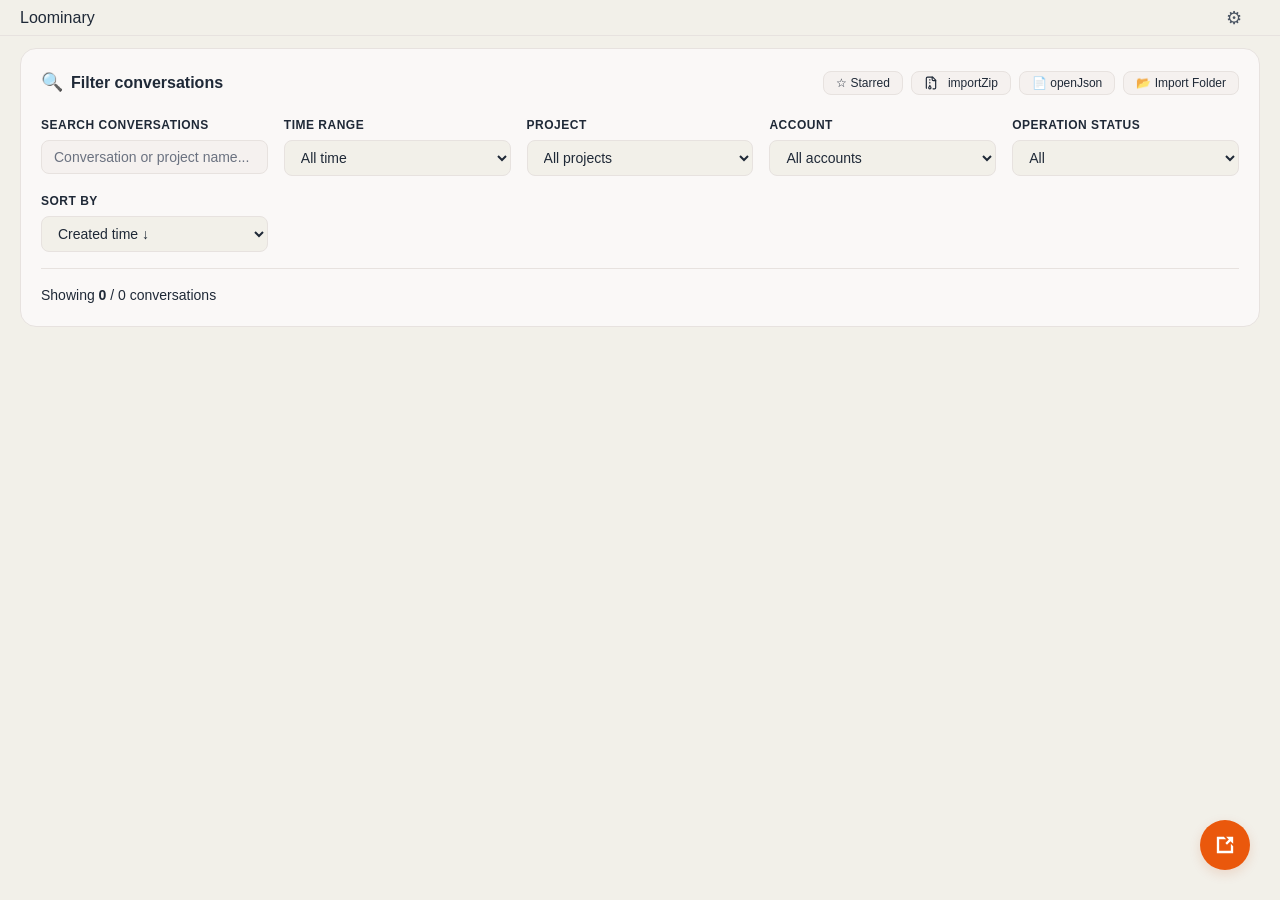
==== commit 66934ac4: "Updates" ====
--- a/welcome/index.html
+++ b/welcome/index.html
@@ -1 +1 @@
-<!doctype html><html lang="en-US"><head><meta charset="utf-8"/><meta name="viewport" content="width=device-width,initial-scale=1"/><link rel="icon" type="image/svg+xml" href="../favicon.svg"/><link rel="icon" type="image/png" sizes="32x32" href="../favicon.png"/><title></title><script defer="defer" src="../static/js/main.4342638c.js"></script><link href="../static/css/main.410b7ef4.css" rel="stylesheet"></head><body><noscript>You need to enable JavaScript to run this app.</noscript><div id="root"></div></body></html>+<!doctype html><html lang="en-US"><head><meta charset="utf-8"/><meta name="viewport" content="width=device-width,initial-scale=1"/><link rel="icon" type="image/svg+xml" href="../favicon.svg"/><link rel="icon" type="image/png" sizes="32x32" href="../favicon.png"/><title></title><script defer="defer" src="../static/js/main.0b920ad1.js"></script><link href="../static/css/main.6498d2de.css" rel="stylesheet"></head><body><noscript>You need to enable JavaScript to run this app.</noscript><div id="root"></div></body></html>
--- a/static/css/main.6498d2de.css
+++ b/static/css/main.6498d2de.css
@@ -0,0 +1,2 @@
+.\!container{width:100%!important}.container{width:100%}@media (min-width:640px){.\!container{max-width:640px!important}.container{max-width:640px}}@media (min-width:768px){.\!container{max-width:768px!important}.container{max-width:768px}}@media (min-width:1024px){.\!container{max-width:1024px!important}.container{max-width:1024px}}@media (min-width:1280px){.\!container{max-width:1280px!important}.container{max-width:1280px}}@media (min-width:1536px){.\!container{max-width:1536px!important}.container{max-width:1536px}}.visible{visibility:visible}.static{position:static}.fixed{position:fixed}.absolute{position:absolute}.relative{position:relative}.block{display:block}.inline-block{display:inline-block}.inline{display:inline}.flex{display:flex}.inline-flex{display:inline-flex}.table{display:table}.grid{display:grid}.hidden{display:none}.flex-shrink{flex-shrink:1}.transform{transform:translate(var(--tw-translate-x),var(--tw-translate-y)) rotate(var(--tw-rotate)) skewX(var(--tw-skew-x)) skewY(var(--tw-skew-y)) scaleX(var(--tw-scale-x)) scaleY(var(--tw-scale-y))}.truncate{overflow:hidden;text-overflow:ellipsis;white-space:nowrap}.border{border-width:1px}.uppercase{text-transform:uppercase}.italic{font-style:italic}.shadow{--tw-shadow:0 1px 3px 0 #0000001a,0 1px 2px -1px #0000001a;--tw-shadow-colored:0 1px 3px 0 var(--tw-shadow-color),0 1px 2px -1px var(--tw-shadow-color);box-shadow:0 0 #0000,0 0 #0000,var(--tw-shadow);box-shadow:var(--tw-ring-offset-shadow,0 0 #0000),var(--tw-ring-shadow,0 0 #0000),var(--tw-shadow)}.outline{outline-style:solid}.blur{--tw-blur:blur(8px)}.blur,.filter{filter:var(--tw-blur) var(--tw-brightness) var(--tw-contrast) var(--tw-grayscale) var(--tw-hue-rotate) var(--tw-invert) var(--tw-saturate) var(--tw-sepia) var(--tw-drop-shadow)}.transition{transition-duration:.15s;transition-property:color,background-color,border-color,fill,stroke,opacity,box-shadow,transform,filter,-webkit-text-decoration-color,-webkit-backdrop-filter;transition-property:color,background-color,border-color,text-decoration-color,fill,stroke,opacity,box-shadow,transform,filter,backdrop-filter;transition-property:color,background-color,border-color,text-decoration-color,fill,stroke,opacity,box-shadow,transform,filter,backdrop-filter,-webkit-text-decoration-color,-webkit-backdrop-filter;transition-timing-function:cubic-bezier(.4,0,.2,1)}.ease-in-out{transition-timing-function:cubic-bezier(.4,0,.2,1)}body{-webkit-font-smoothing:antialiased;-moz-osx-font-smoothing:grayscale;font-family:-apple-system,BlinkMacSystemFont,Segoe UI,Roboto,Oxygen,Ubuntu,Cantarell,Fira Sans,Droid Sans,Helvetica Neue,sans-serif;margin:0}code{font-family:source-code-pro,Menlo,Monaco,Consolas,Courier New,monospace}*{box-sizing:border-box;margin:0;padding:0}.star{color:#f1e05a;filter:drop-shadow(0 0 2px rgba(241,224,90,.3));font-size:16px}body,html{background:var(--bg-primary);color:var(--text-primary);font-family:-apple-system,BlinkMacSystemFont,Segoe UI,Roboto,Oxygen,Ubuntu,sans-serif;height:100%;line-height:1.5;overflow:hidden;width:100%}@media (max-width:1023px){body,html{height:auto;min-height:100%;overflow:visible}}a{color:var(--text-link);text-decoration:none}a:hover{text-decoration:underline}::-webkit-scrollbar{height:8px;width:8px}::-webkit-scrollbar-track{background:var(--bg-tertiary)}::-webkit-scrollbar-thumb{background:var(--border-secondary);border-radius:4px}::-webkit-scrollbar-thumb:hover{background:var(--accent-primary)}code{border-radius:4px;font-size:.9em;padding:2px 6px}code,pre{background:var(--bg-tertiary);font-family:SF Mono,Monaco,Consolas,Courier New,monospace}pre{border-radius:var(--radius-sm);font-size:14px;line-height:1.4;overflow-x:auto;padding:12px}pre code{background:#0000;padding:0}.btn-primary,.btn-secondary{align-items:center;border:none;border-radius:var(--radius-sm);cursor:pointer;display:inline-flex;font-size:14px;gap:6px;outline:none;padding:8px 16px;transition:all var(--transition-fast)}.btn-primary{background:var(--accent-primary);color:#fff}.btn-primary:hover{filter:brightness(1.1)}.btn-primary:disabled{cursor:not-allowed;opacity:.5}.btn-secondary{background:var(--bg-tertiary);border:1px solid var(--border-primary);color:var(--text-primary)}.btn-secondary:hover{background:var(--border-primary);border-color:var(--border-secondary)}.btn-secondary.active{background:color-mix(in srgb,var(--accent-primary) 10%,#0000);border-color:var(--accent-primary);color:var(--accent-primary)}.btn-primary.small,.btn-secondary.small{font-size:12px;padding:4px 12px}.icon-btn{align-items:center;background:#0000;border:none;border-radius:var(--radius-sm);color:var(--text-secondary);cursor:pointer;display:flex;height:32px;justify-content:center;transition:all var(--transition-fast);width:32px}.icon-btn:hover{background:var(--bg-tertiary);color:var(--text-primary)}.modal-overlay{-webkit-overflow-scrolling:touch;align-items:center;background:#000c;bottom:0;display:flex;justify-content:center;left:0;overflow:hidden;overscroll-behavior:contain;position:fixed;right:0;top:0;inset:0;z-index:9999}[data-theme=light] .modal-overlay{background:#00000080}.modal-content{-webkit-overflow-scrolling:touch;animation:modalFadeIn .2s ease;background:var(--bg-secondary);border:1px solid var(--border-primary);border-radius:var(--radius-lg);max-height:calc(100vh - 32px);max-width:500px;overflow-x:hidden;overflow-y:auto;overscroll-behavior:contain;padding:24px;position:relative;width:90%;z-index:2001}@keyframes modalFadeIn{0%{opacity:0;transform:translateY(-20px)}to{opacity:1;transform:translateY(0)}}.modal-content.large{max-width:900px}.modal-header{align-items:center;display:flex;justify-content:space-between;margin-bottom:20px}.modal-header h2{color:var(--text-primary);font-size:20px;font-weight:600}.close-btn{align-items:center;background:var(--bg-tertiary);border:none;border-radius:var(--radius-sm);color:var(--text-secondary);cursor:pointer;display:flex;font-size:24px;height:32px;justify-content:center;transition:background-color var(--transition-fast),color var(--transition-fast);width:32px}.close-btn:hover{background:var(--border-primary);color:var(--text-primary)}.modal-footer{border-top:1px solid var(--border-primary);display:flex;gap:8px;justify-content:flex-end;margin-top:20px;padding-top:16px}input[type=number],input[type=search],input[type=text],select,textarea{background:var(--bg-tertiary);border:1px solid var(--border-primary);border-radius:var(--radius-sm);color:var(--text-primary);font-size:14px;outline:none;padding:8px 12px;transition:all var(--transition-fast)}input[type=number]:focus,input[type=search]:focus,input[type=text]:focus,select:focus,textarea:focus{border-color:var(--accent-primary);box-shadow:0 0 0 2px #d977061a}input[type=checkbox],input[type=radio]{cursor:pointer;height:16px;width:16px}label{color:var(--text-primary);cursor:pointer;display:flex;font-size:14px;gap:8px}.badge,label{align-items:center}.badge{background:var(--bg-tertiary);border:1px solid var(--border-primary);border-radius:12px;color:var(--text-secondary);display:inline-flex;font-size:12px;font-weight:500;padding:2px 8px}.badge.primary{background:var(--accent-primary);border:none;color:#fff}.badge.success{background:#10b981;border:none;color:#fff}.badge.warning{background:var(--accent-warning);border:none;color:#fff}.badge.danger{background:var(--accent-danger);border:none;color:#fff}.hint-text{color:var(--text-tertiary);font-size:12px;margin-top:4px}.divider{background:var(--border-primary);height:1px;margin:16px 0}.tooltip{display:inline-block;position:relative}.tooltip-content{background:var(--bg-tertiary);border:1px solid var(--border-primary);border-radius:var(--radius-sm);bottom:100%;color:var(--text-primary);font-size:12px;left:50%;margin-bottom:4px;opacity:0;padding:6px 12px;pointer-events:none;position:absolute;transform:translateX(-50%);transition:opacity var(--transition-fast);white-space:nowrap;z-index:1000}.tooltip:hover .tooltip-content{opacity:1}.font-loading-notification{animation:slideInFromBottom .3s ease-out;background:var(--bg-primary);border:1px solid var(--border-primary);border-radius:var(--radius-md);bottom:20px;box-shadow:var(--shadow-lg);max-width:400px;padding:16px;position:fixed;right:20px;z-index:9999}.font-loading-notification.error{border-color:var(--accent-danger)}@keyframes slideInFromBottom{0%{opacity:0;transform:translateY(100px)}to{opacity:1;transform:translateY(0)}}.font-loading-content{display:flex;flex-direction:column;gap:12px}.font-loading-text{align-items:center;color:var(--text-primary);display:flex;font-size:14px;font-weight:500;gap:8px}.loading-icon{animation:pulse 1.5s ease-in-out infinite;font-size:18px}@keyframes pulse{0%,to{opacity:1}50%{opacity:.5}}.font-loading-progress{background:var(--bg-secondary);border-radius:2px;height:4px;overflow:hidden;width:100%}.font-loading-progress-bar{background:var(--accent-primary);border-radius:2px;height:100%;transition:width .3s ease-out}.font-loading-hint{color:var(--text-tertiary);font-size:12px;line-height:1.4}.font-status-badge{border-radius:4px;display:inline-block;font-size:11px;font-weight:500;line-height:1.4;margin-left:8px;padding:2px 8px}.font-status-badge.loading{background:var(--accent-warning);color:#fff}.font-status-badge.ready{background:#10b981;color:#fff}.font-status-badge.error{background:var(--accent-danger);color:#fff}@media (min-width:1024px){:root,body{min-width:700px!important;width:100%!important}}.app-redesigned{background:var(--bg-primary);color:var(--text-primary);display:flex;flex-direction:column;font-family:-apple-system,BlinkMacSystemFont,Segoe UI,Noto Sans,Helvetica,Arial,sans-serif;height:100vh;min-height:100vh;overflow:hidden;width:100%}@supports (-webkit-touch-callout:none){.app-redesigned{height:-webkit-fill-available}}@media (max-width:1023px){.app-redesigned{height:auto;min-height:100vh;min-height:-webkit-fill-available;overflow:visible;padding-bottom:env(safe-area-inset-bottom);padding-left:env(safe-area-inset-left);padding-right:env(safe-area-inset-right)}}.navbar-redesigned{align-items:stretch;-webkit-backdrop-filter:blur(10px);backdrop-filter:blur(10px);background:var(--bg-overlay);border-bottom:1px solid var(--border-primary);box-sizing:border-box;display:flex;flex-shrink:0;height:36px;justify-content:space-between;padding:0 20px;position:-webkit-sticky;position:sticky;top:0;transition:transform .25s ease-out;z-index:1000}@media (min-width:1024px){.navbar-redesigned{left:0;position:fixed;right:0}}html.navbar-hidden .navbar-redesigned{transform:translateY(-100%)}@media (max-width:1023px){.navbar-redesigned{padding-top:max(12px,env(safe-area-inset-top))}}.navbar-left{align-items:center;display:flex;flex:1 1;gap:8px}.navbar-back-slot{flex-shrink:0;width:28px}.navbar-right{gap:16px}.navbar-icon-btn,.navbar-right{align-items:center;display:flex}.navbar-icon-btn{background:#0000;border:none;border-radius:6px;color:var(--text-secondary);cursor:pointer;flex-shrink:0;height:28px;justify-content:center;padding:0;transition:background .15s,color .15s;width:28px}.navbar-icon-btn:hover{background:var(--bg-secondary);color:var(--text-primary)}.navbar-segments{align-items:center;display:flex;gap:4px}.navbar-segments-divider{background:var(--border-primary);flex-shrink:0;height:16px;width:1px}.timeline-filter-panel{align-items:center;display:flex;gap:4px;position:fixed;right:32px;top:5px;z-index:100}.segment-group{background:var(--bg-secondary);border-radius:8px;display:flex;gap:0;overflow:visible;padding:2px}.segment-btn,.segment-group{align-items:center;border:none}.segment-btn{background:#0000;border-radius:6px;color:var(--text-tertiary);cursor:pointer;display:inline-flex;font-size:12px;font-weight:400;height:22px;padding:0 11px;transition:background .15s,color .15s,box-shadow .15s;white-space:nowrap}.segment-btn+.segment-btn{border-left:none}.segment-btn:hover{background:var(--bg-primary);color:var(--text-primary)}.segment-group--branch .segment-btn{background:#0000;color:var(--text-secondary)}.segment-group--branch .segment-btn.active,.segment-group--branch .segment-btn:hover{background:var(--bg-primary);color:var(--text-primary)}.segment-group--branch .segment-btn.active{box-shadow:0 1px 3px #0000001f,0 0 0 .5px var(--border-primary);font-weight:500}.segment-group--branch .segment-btn:disabled{background:#0000;color:var(--text-quaternary);cursor:not-allowed}.segment-group--filter{border:none;border-radius:0;gap:4px;overflow:visible}.segment-group--filter .segment-btn{border:1px solid var(--border-primary);border-radius:20px;color:var(--text-secondary);padding:0 10px}.segment-group--filter .segment-btn+.segment-btn{border-left:1px solid var(--border-primary)}.segment-group--filter .segment-btn:hover{background:#0000;border-color:var(--accent-primary);color:var(--accent-primary)}.segment-group--filter .segment-btn.active{background:color-mix(in srgb,var(--accent-primary) 12%,#0000);border-color:var(--accent-primary);color:var(--accent-primary);font-weight:500}.navbar-search-input{align-self:stretch;-webkit-appearance:none;appearance:none;box-shadow:none}.navbar-search-input:focus{border-color:#0000;box-shadow:none}.logo{align-items:center;cursor:pointer;display:flex;gap:8px}.logo-text{-webkit-text-fill-color:#0000;background:var(--gradient-primary);-webkit-background-clip:text;background-clip:text;font-size:20px;font-weight:600}.timeline-controls{align-items:center;display:flex;gap:8px}.sort-controls{display:flex;flex-direction:column;gap:2px}.sort-btn{align-items:center;background:var(--bg-tertiary);border:1px solid var(--border-primary);border-radius:4px;color:var(--text-primary);cursor:pointer;display:flex;font-size:12px;font-weight:700;height:20px;justify-content:center;transition:background-color var(--transition-fast),color var(--transition-fast);width:24px}.sort-btn:hover:not(:disabled){background:var(--accent-primary);border-color:var(--accent-primary);color:#fff}.sort-btn:disabled{cursor:not-allowed;opacity:.3}.search-box{flex:1 1;max-width:500px;position:relative}.search-icon{color:var(--text-secondary);font-size:16px;left:12px;position:absolute;top:50%;transform:translateY(-50%)}.search-input{background:var(--bg-primary);border:1px solid var(--border-primary);border-radius:var(--radius-sm);color:var(--text-primary);font-size:14px;outline:none;padding:8px 16px 8px 36px;width:100%}.search-input::placeholder{color:var(--text-tertiary)}.search-input:focus{background:var(--bg-secondary);border-color:var(--accent-primary);box-shadow:none;outline:none}.search-stats{color:var(--text-secondary);font-size:12px;position:absolute;right:12px;top:50%;transform:translateY(-50%)}.main-container{display:flex;flex:1 1;min-height:0;overflow:hidden;position:relative}@media (max-width:1023px){.main-container{min-height:0}.main-container,.view-content{height:auto;overflow-x:hidden;overflow-y:visible}}.view-content{flex:1 1;min-height:400px;overflow-x:hidden;overflow-y:auto;padding:20px;position:relative;z-index:1}@media (min-width:1024px){.view-content:not(.view-content-timeline){padding-top:48px}}.view-content-whiteboard,.view-content:has(.whiteboard-view){height:100%;min-height:0}.view-content-welcome{padding:0}@media (min-width:1024px){.view-content-welcome{padding-top:0}}.view-content-timeline,.view-content:has(.enhanced-timeline-container){height:100%;min-height:0;overflow:hidden;padding:0}.enhanced-timeline-container{height:100%;overflow:hidden}.welcome-page{background-color:var(--bg-primary);height:100%;overflow-x:hidden;overflow-y:auto;transition:background-color var(--transition-normal);width:100%}.welcome-title{-webkit-text-fill-color:#0000;background:var(--gradient-primary);-webkit-background-clip:text;background-clip:text;font-size:48px;font-weight:700;margin-bottom:16px}.welcome-subtitle{align-items:center;color:var(--text-secondary);display:flex;font-size:18px;justify-content:center;margin-bottom:32px;min-height:60px}@keyframes blink{0%,50%{opacity:1}51%,to{opacity:0}}.typing-text{animation:typing 2s steps(40);animation:blink 1s infinite;border-right:2px solid var(--accent-primary);display:inline-block;overflow:hidden;white-space:nowrap}@keyframes fadeIn{0%{opacity:0;transform:translateY(10px)}to{opacity:1;transform:translateY(0)}}.animate-fadeIn{animation:fadeIn .5s ease-out forwards}.welcome-features{grid-gap:16px;display:grid;gap:16px;grid-template-columns:repeat(auto-fit,minmax(200px,1fr));margin-top:48px}.feature-card{background:var(--bg-secondary);border:1px solid var(--border-primary);border-radius:var(--radius-md);padding:20px;text-align:left;transition:all var(--transition-normal)}.feature-card:hover{border-color:var(--accent-primary);box-shadow:var(--shadow-md);transform:translateY(-2px)}.feature-icon{color:var(--accent-primary);font-size:24px;margin-bottom:12px}.feature-title{color:var(--text-primary);font-size:16px;font-weight:600;margin-bottom:8px}.feature-description{color:var(--text-secondary);font-size:14px;line-height:1.5}.upload-area{background:var(--bg-secondary);border:2px dashed var(--border-primary);border-radius:var(--radius-lg);cursor:pointer;padding:48px;text-align:center;transition:all var(--transition-normal)}.upload-area.dragging,.upload-area:hover{background:var(--bg-tertiary);border-color:var(--accent-primary)}.upload-area.dragging{box-shadow:0 0 20px #d9770633}.upload-icon{color:var(--text-tertiary);font-size:48px;margin-bottom:16px}.upload-text{color:var(--text-primary);font-size:16px;margin-bottom:8px}.upload-hint{color:var(--text-tertiary);font-size:14px}.scrollable{overflow-y:auto}.hide-scrollbar::-webkit-scrollbar{display:none}.hide-scrollbar{-ms-overflow-style:none;scrollbar-width:none}.non-selectable{user-select:none;-webkit-user-select:none;-moz-user-select:none;-ms-user-select:none}.settings-panel-ubuntu{background:var(--bg-primary);border-radius:12px;box-shadow:0 20px 60px #0000004d;display:flex;flex-direction:column;max-height:85vh;max-width:95vw;overflow:hidden;width:900px}.settings-panel-ubuntu .settings-header{align-items:center;background:var(--bg-secondary);border-bottom:1px solid var(--border-color);display:flex;flex-shrink:0;justify-content:space-between;padding:16px 20px}.settings-panel-ubuntu .settings-header h2{color:var(--text-primary);font-size:18px;font-weight:600;margin:0}.settings-panel-ubuntu .close-btn{align-items:center;background:#0000;border:none;border-radius:50%;color:var(--text-secondary);cursor:pointer;display:flex;font-size:24px;height:32px;justify-content:center;transition:background-color .2s;width:32px}.settings-panel-ubuntu .close-btn:hover{background:var(--hover-bg);color:var(--text-primary)}.settings-panel-ubuntu .settings-body{display:flex;flex:1 1;min-height:0;overflow:hidden}.settings-panel-ubuntu .settings-nav{background:var(--bg-secondary);border-right:1px solid var(--border-color);display:flex;flex-direction:column;flex-shrink:0;gap:4px;overflow-y:auto;padding:8px;width:180px}.settings-panel-ubuntu .nav-item{align-items:center;background:#0000;border:none;border-radius:6px;color:var(--text-secondary);cursor:pointer;display:flex;font-size:14px;font-weight:500;gap:12px;padding:10px 12px;text-align:left;transition:all .2s;width:100%}.settings-panel-ubuntu .nav-item:hover{background:var(--hover-bg);color:var(--text-primary)}.settings-panel-ubuntu .nav-item.active{background:var(--accent-color);color:#fff}.settings-panel-ubuntu .nav-icon{flex-shrink:0;font-size:20px}.settings-panel-ubuntu .nav-label{flex:1 1}.settings-panel-ubuntu .settings-content{flex:1 1;min-width:0;overflow-y:auto;padding:24px}.settings-section-content{display:flex;flex-direction:column;gap:24px}.settings-panel-ubuntu .settings-section{background:var(--bg-secondary);border:1px solid var(--border-color);border-radius:8px;padding:20px}.settings-panel-ubuntu .settings-section h3{border-bottom:1px solid var(--border-color);color:var(--text-primary);font-size:16px;font-weight:600;margin:0 0 16px;padding-bottom:12px}.settings-panel-ubuntu .section-description{color:var(--text-secondary);font-size:13px;line-height:1.5;margin-bottom:16px}.settings-panel-ubuntu .setting-item{align-items:center;border-bottom:1px solid var(--border-color);display:flex;gap:16px;justify-content:space-between;padding:12px 0}.settings-panel-ubuntu .setting-item:last-child{border-bottom:none}.settings-panel-ubuntu .setting-item.static{align-items:flex-start;flex-direction:column}.settings-panel-ubuntu .setting-label{flex:1 1;min-width:0}.settings-panel-ubuntu .setting-label>span:first-child{color:var(--text-primary);display:block;font-size:14px;font-weight:500;margin-bottom:4px}.settings-panel-ubuntu .setting-description{color:var(--text-secondary);display:block;font-size:12px;line-height:1.4}.settings-panel-ubuntu .setting-checkbox{align-items:flex-start;cursor:pointer;display:flex;gap:12px;width:100%}.settings-panel-ubuntu .setting-checkbox input[type=checkbox]{accent-color:var(--accent-color);cursor:pointer;flex-shrink:0;height:18px;margin-top:2px;width:18px}.settings-panel-ubuntu .setting-input,.settings-panel-ubuntu .setting-select{background:var(--bg-primary);border:1px solid var(--border-color);border-radius:6px;color:var(--text-primary);font-size:14px;min-width:200px;padding:8px 12px;transition:border-color .2s}.settings-panel-ubuntu .setting-input:focus,.settings-panel-ubuntu .setting-select:focus{border-color:var(--accent-color);outline:none}.settings-panel-ubuntu .setting-input[type=number]{width:120px}.settings-panel-ubuntu .format-preview{background:var(--bg-primary);border:1px solid var(--border-color);border-radius:6px;display:flex;flex-direction:column;font-family:Consolas,Monaco,monospace;gap:8px;padding:12px}.settings-panel-ubuntu .preview-item{align-items:center;display:flex;gap:12px}.settings-panel-ubuntu .preview-item code{background:var(--code-bg);border-radius:4px;color:var(--code-text);flex:1 1;font-size:13px;padding:6px 10px}.settings-panel-ubuntu .preview-label{color:var(--text-secondary);font-size:12px;white-space:nowrap}.settings-panel-ubuntu .theme-toggle-btn{align-items:center;background:var(--bg-primary);border:1px solid var(--border-color);border-radius:6px;color:var(--text-primary);cursor:pointer;display:flex;font-size:14px;gap:8px;padding:8px 16px;transition:all .2s}.settings-panel-ubuntu .theme-toggle-btn:hover{background:var(--hover-bg);border-color:var(--accent-color)}.settings-panel-ubuntu .theme-icon{font-size:18px}.settings-panel-ubuntu .github-link{align-items:center;background:#24292f;border:1px solid #f0f6fc1a;border-radius:6px;color:#fff;cursor:pointer;display:inline-flex;font-size:14px;font-weight:500;gap:8px;padding:10px 18px;text-decoration:none;transition:all .2s ease}.settings-panel-ubuntu .github-link:hover{background:#2c333a;border-color:#f0f6fc33;transform:translateY(-1px)}.settings-panel-ubuntu .github-link svg{flex-shrink:0}.settings-panel-ubuntu .setting-info{background:#3b82f61a;border:1px solid #3b82f64d;border-radius:6px;color:var(--text-secondary);font-size:13px;line-height:1.5;margin-top:8px;padding:12px}.settings-panel-ubuntu .settings-footer{background:var(--bg-secondary);border-top:1px solid var(--border-color);display:flex;flex-shrink:0;justify-content:flex-end;padding:16px 20px}.settings-panel-ubuntu .settings-footer .btn-primary{background:var(--accent-color);border:none;border-radius:6px;color:#fff;cursor:pointer;font-size:14px;font-weight:500;padding:10px 24px;transition:background-color .2s}.settings-panel-ubuntu .settings-footer .btn-primary:hover{background:var(--accent-color-hover)}@media (max-width:768px){.settings-panel-ubuntu{border-radius:0;max-height:100vh;max-width:100vw;width:100vw}.settings-panel-ubuntu .settings-body{flex-direction:column}.settings-panel-ubuntu .settings-nav{border-bottom:1px solid var(--border-color);border-right:none;flex-direction:row;flex-shrink:0;overflow-x:auto;padding:8px;width:100%}.settings-panel-ubuntu .nav-item{flex-direction:column;gap:4px;min-width:70px;text-align:center}.settings-panel-ubuntu .nav-icon{font-size:24px}.settings-panel-ubuntu .nav-label{font-size:11px}.settings-panel-ubuntu .settings-content{padding:16px}.settings-panel-ubuntu .setting-item{align-items:flex-start;flex-direction:column;gap:8px}.settings-panel-ubuntu .setting-input,.settings-panel-ubuntu .setting-select{min-width:0;width:100%}}.action-panel-ubuntu{background:var(--bg-primary);border-radius:12px;box-shadow:0 20px 60px #0000004d;display:flex;flex-direction:column;height:85vh;max-width:95vw;overflow:hidden;width:900px}.action-panel-ubuntu .action-panel-header{align-items:center;background:var(--bg-secondary);border-bottom:1px solid var(--border-color);display:flex;flex-shrink:0;justify-content:space-between;padding:16px 20px}.action-panel-ubuntu .action-panel-header h2{color:var(--text-primary);font-size:18px;font-weight:600;margin:0}.action-panel-ubuntu .close-btn{align-items:center;background:#0000;border:none;border-radius:50%;color:var(--text-secondary);cursor:pointer;display:flex;font-size:24px;height:32px;justify-content:center;transition:background-color .2s;width:32px}.action-panel-ubuntu .close-btn:hover{background:var(--hover-bg);color:var(--text-primary)}.action-panel-ubuntu .action-panel-body{display:flex;flex:1 1;min-height:0;overflow:hidden}.action-panel-ubuntu .action-panel-nav{background:var(--bg-secondary);border-right:1px solid var(--border-color);display:flex;flex-direction:column;flex-shrink:0;gap:4px;overflow-y:auto;padding:8px;width:160px}.action-panel-ubuntu .nav-item{align-items:center;background:#0000;border:none;border-radius:6px;color:var(--text-secondary);cursor:pointer;display:flex;font-size:14px;font-weight:500;gap:12px;padding:10px 12px;text-align:left;transition:all .2s;width:100%}.action-panel-ubuntu .nav-item:hover{background:var(--hover-bg);color:var(--text-primary)}.action-panel-ubuntu .nav-item.active{background:var(--accent-color);color:#fff}.action-panel-ubuntu .nav-icon{flex-shrink:0;font-size:20px}.action-panel-ubuntu .nav-label{flex:1 1}.action-panel-ubuntu .action-panel-content{display:flex;flex:1 1;flex-direction:column;min-width:0;overflow-y:auto}.action-section-content{display:flex;flex:1 1;flex-direction:column;overflow:hidden}.global-search-section{display:flex;flex-direction:column;height:100%;padding:16px}.global-search-section .search-input-container{flex-shrink:0;margin-bottom:16px;position:relative}.global-search-section .action-search-input{background:var(--bg-secondary);border:1px solid var(--border-color);border-radius:8px;color:var(--text-primary);font-size:14px;outline:none;padding:12px 40px 12px 16px;transition:border-color .2s;width:100%}.global-search-section .action-search-input:focus{border-color:var(--accent-color)}.global-search-section .clear-btn{background:none;border:none;color:var(--text-secondary);cursor:pointer;font-size:18px;padding:4px;position:absolute;right:12px;top:50%;transform:translateY(-50%)}.global-search-section .search-results-container{flex:1 1;min-height:0;overflow-y:auto}.global-search-section .search-loading,.global-search-section .search-no-results,.global-search-section .search-placeholder{align-items:center;color:var(--text-secondary);display:flex;flex-direction:column;justify-content:center;padding:40px 20px;text-align:center}.global-search-section .search-stats{color:var(--text-tertiary);font-size:12px;margin-top:8px}.global-search-section .results-header{border-bottom:1px solid var(--border-color);margin-bottom:8px;padding:8px 0}.global-search-section .results-count{color:var(--text-secondary);font-size:13px}.global-search-section .conversation-group{border:1px solid var(--border-color);border-radius:8px;margin-bottom:8px;overflow:hidden}.global-search-section .conversation-header{align-items:center;background:var(--bg-secondary);cursor:pointer;display:flex;gap:8px;padding:12px;transition:background-color .2s}.global-search-section .conversation-header:hover{background:var(--hover-bg)}.global-search-section .expand-icon{color:var(--text-secondary);font-size:10px}.global-search-section .conversation-name{color:var(--text-primary);flex:1 1;font-weight:500;overflow:hidden;text-overflow:ellipsis;white-space:nowrap}.global-search-section .result-count{color:var(--text-secondary);font-size:12px}.global-search-section .conversation-results{border-top:1px solid var(--border-color)}.global-search-section .result-item{border-bottom:1px solid var(--border-color);cursor:pointer;padding:12px;transition:background-color .2s}.global-search-section .result-item:last-child{border-bottom:none}.global-search-section .result-item:hover{background:var(--hover-bg)}.global-search-section .result-header{align-items:center;display:flex;gap:8px;margin-bottom:4px}.global-search-section .result-sender{color:var(--text-primary);font-size:13px;font-weight:500}.global-search-section .result-index{color:var(--text-tertiary);font-size:11px}.action-panel-ubuntu .global-search-section .result-content,.global-search-section .result-content{-webkit-box-orient:vertical!important;color:var(--text-secondary);display:-webkit-box!important;font-size:13px;line-height:1.5;overflow:hidden!important}.global-search-section .result-meta{color:var(--text-tertiary);font-size:11px;margin-top:4px}.global-search-section .search-highlight{background:#ea580c33;border-radius:2px;color:#ea580c;font-weight:600;padding:0 2px}[data-theme=dark] .global-search-section .search-highlight{background:#d9770640;color:#d97706}.global-search-section .search-bold{color:var(--text-primary);font-weight:600}.global-search-section .search-italic{font-style:italic}.global-search-section .search-history{margin-top:24px;text-align:left}.global-search-section .history-header{align-items:center;display:flex;justify-content:space-between;margin-bottom:12px}.global-search-section .history-title{color:var(--text-secondary);font-size:13px;font-weight:500}.global-search-section .history-list{display:flex;flex-direction:column;gap:4px}.global-search-section .history-item{align-items:center;background:var(--bg-secondary);border-radius:6px;cursor:pointer;display:flex;gap:8px;padding:8px 12px;transition:background .15s}.global-search-section .history-item:hover{background:var(--bg-tertiary)}.global-search-section .history-icon{font-size:14px;opacity:.6}.global-search-section .history-query{color:var(--text-primary);flex:1 1;font-size:13px;overflow:hidden;text-overflow:ellipsis;white-space:nowrap}.global-search-section .history-delete{background:none;border:none;border-radius:4px;color:var(--text-tertiary);cursor:pointer;font-size:16px;opacity:0;padding:2px 6px;transition:opacity .15s,background .15s}.global-search-section .history-item:hover .history-delete{opacity:1}.global-search-section .history-delete:hover{background:var(--bg-primary);color:var(--text-primary)}.semantic-search-section{display:flex;flex-direction:column;height:100%;padding:16px}.semantic-search-section .semantic-status{background:var(--bg-secondary);border-radius:8px;flex-shrink:0;margin-bottom:16px;padding:12px}.semantic-search-section .status-init{display:flex;flex-direction:column;gap:8px}.semantic-search-section .progress-bar{background:var(--border-color);border-radius:2px;height:4px;overflow:hidden}.semantic-search-section .progress-fill{background:var(--accent-color);height:100%;transition:width .3s}.semantic-search-section .status-message{color:var(--text-secondary);font-size:13px;margin:0}.semantic-search-section .status-ready{align-items:center;display:flex;gap:12px}.semantic-search-section .status-badge{color:var(--accent-success);font-size:13px;font-weight:500}.semantic-search-section .status-info{color:var(--text-secondary);font-size:12px}.semantic-search-section .semantic-chat{flex:1 1;min-height:0;overflow-y:auto;padding:8px 0}.semantic-search-section .chat-placeholder{align-items:center;color:var(--text-secondary);display:flex;height:100%;justify-content:center;padding:20px;text-align:center}.semantic-search-section .chat-message{border-radius:8px;margin-bottom:16px;padding:12px}.semantic-search-section .chat-message.user{background:var(--accent-color);color:#fff;margin-left:20%}.semantic-search-section .chat-message.assistant{background:var(--bg-secondary);margin-right:20%}.semantic-search-section .chat-message .message-content{font-size:14px;line-height:1.5}.semantic-search-section .chat-message .search-results{display:flex;flex-direction:column;gap:8px;margin-top:12px}.semantic-search-section .result-card{background:var(--bg-primary);border:1px solid var(--border-color);border-radius:6px;cursor:pointer;padding:12px;transition:all .2s}.semantic-search-section .result-card:hover{border-color:var(--accent-color);transform:translateY(-1px)}.semantic-search-section .result-card .result-header{display:flex;justify-content:space-between;margin-bottom:8px}.semantic-search-section .result-card .result-source{color:var(--text-primary);font-size:13px;font-weight:500}.semantic-search-section .result-card .result-score{color:var(--accent-success);font-size:12px}.semantic-search-section .result-card .result-preview{color:var(--text-secondary);font-size:13px;line-height:1.4}.semantic-search-section .result-card .result-meta{color:var(--text-tertiary);display:flex;font-size:11px;gap:12px;margin-top:8px}.semantic-search-section .typing-indicator{display:flex;gap:4px;padding:8px 0}.semantic-search-section .typing-indicator span{animation:typing 1.4s infinite;background:var(--text-tertiary);border-radius:50%;height:8px;width:8px}.semantic-search-section .typing-indicator span:nth-child(2){animation-delay:.2s}.semantic-search-section .typing-indicator span:nth-child(3){animation-delay:.4s}@keyframes typing{0%,60%,to{opacity:.3;transform:scale(.8)}30%{opacity:1;transform:scale(1)}}.semantic-search-section .semantic-input{display:flex;flex-shrink:0;gap:8px;margin-top:12px}.semantic-search-section .semantic-input textarea{background:var(--bg-secondary);border:1px solid var(--border-color);border-radius:8px;color:var(--text-primary);flex:1 1;font-size:14px;max-height:100px;min-height:44px;outline:none;padding:12px;resize:none}.semantic-search-section .semantic-input textarea:focus{border-color:var(--accent-color)}.semantic-search-section .semantic-input button{background:var(--accent-color);border:none;border-radius:8px;color:#fff;cursor:pointer;font-size:14px;padding:12px 20px;transition:background-color .2s}.semantic-search-section .semantic-input button:hover:not(:disabled){background:var(--accent-color-hover)}.semantic-search-section .semantic-input button:disabled{cursor:not-allowed;opacity:.5}.export-section{overflow-y:auto;padding:16px}.export-section .export-group{background:var(--bg-secondary);border:1px solid var(--border-color);border-radius:8px;margin-bottom:16px;padding:16px}.export-section .export-group h3{border-bottom:1px solid var(--border-color);color:var(--text-primary);font-size:15px;font-weight:600;margin:0 0 12px;padding-bottom:8px}.export-section .export-options-list{display:flex;flex-direction:column;gap:8px}.export-section .export-checkbox-option,.export-section .export-radio-option{align-items:flex-start;background:var(--bg-primary);border:1px solid var(--border-color);border-radius:6px;cursor:pointer;display:flex;gap:12px;padding:10px 12px;transition:all .2s}.export-section .export-checkbox-option:hover,.export-section .export-radio-option:hover{border-color:var(--accent-color)}.export-section .export-checkbox-option input,.export-section .export-radio-option input{accent-color:var(--accent-color);margin-top:2px}.export-section .option-content{flex:1 1;min-width:0}.export-section .option-title{color:var(--text-primary);display:block;font-size:14px;font-weight:500;margin-bottom:2px}.export-section .option-desc{color:var(--text-secondary);display:block;font-size:12px;line-height:1.4}.export-section .option-hint{color:var(--text-tertiary);display:block;font-size:12px;font-style:italic}.export-section .option-count{color:var(--text-secondary);font-size:12px;font-weight:400}.export-section .export-checkbox-option:has(input:disabled),.export-section .export-radio-option:has(input:disabled){cursor:not-allowed;opacity:.5}.export-section .export-info{background:var(--bg-secondary);border:1px solid var(--border-color);border-radius:8px;margin-bottom:16px;padding:16px}.export-section .export-info .info-row{border-bottom:1px solid var(--border-color);display:flex;font-size:13px;justify-content:space-between;padding:8px 0}.export-section .export-info .info-row:last-child{border-bottom:none}.export-section .export-info .label{color:var(--text-secondary)}.export-section .export-info .value{color:var(--text-primary);text-align:right}.export-section .export-actions{display:flex;gap:12px;justify-content:flex-end;padding-top:8px}.export-section .btn-secondary{background:var(--bg-secondary);border:1px solid var(--border-color);border-radius:6px;color:var(--text-primary);cursor:pointer;font-size:14px;padding:10px 20px;transition:all .2s}.export-section .btn-secondary:hover{background:var(--hover-bg)}.export-section .btn-primary{background:var(--accent-color);border:none;border-radius:6px;color:#fff;cursor:pointer;font-size:14px;font-weight:500;padding:10px 20px;transition:background-color .2s}.export-section .btn-primary:hover{background:var(--accent-color-hover)}@media (max-width:768px){.action-panel-ubuntu{border-radius:0;height:100vh;max-width:100vw;width:100vw}.action-panel-ubuntu .action-panel-body{flex-direction:column}.action-panel-ubuntu .action-panel-nav{border-bottom:1px solid var(--border-color);border-right:none;flex-direction:row;flex-shrink:0;overflow-x:auto;padding:8px;width:100%}.action-panel-ubuntu .nav-item{flex-direction:column;gap:4px;min-width:70px;padding:8px;text-align:center}.action-panel-ubuntu .nav-icon{font-size:24px}.action-panel-ubuntu .nav-label{font-size:11px}.semantic-search-section .chat-message.user{margin-left:10%}.semantic-search-section .chat-message.assistant{margin-right:10%}}.conversation-filter{background:var(--bg-secondary);border:1px solid var(--border-primary);border-radius:var(--radius-lg);margin-bottom:20px}.filter-panel{padding:20px}.filter-header{flex-wrap:wrap;gap:12px;justify-content:space-between;margin-bottom:20px}.filter-header,.filter-title{align-items:center;display:flex}.filter-title{color:var(--text-primary);font-size:16px;font-weight:600;gap:8px}.filter-icon{font-size:18px}.filter-text{color:var(--text-primary)}.filter-badge{background:var(--accent-primary);border-radius:12px;color:#fff;font-size:12px;font-weight:600;min-width:20px;padding:3px 8px;text-align:center}.filter-sections{grid-gap:16px;display:grid;gap:16px;grid-template-columns:repeat(auto-fit,minmax(220px,1fr));margin-bottom:16px}.filter-sections.has-custom-date{grid-template-columns:repeat(auto-fit,minmax(200px,1fr))}.filter-section{display:flex;flex-direction:column;gap:6px}.filter-label{color:var(--text-primary);font-size:12px;font-weight:600;letter-spacing:.5px;text-transform:uppercase}.filter-input,.filter-select{background:var(--bg-primary);border:1px solid var(--border-primary);border-radius:var(--radius-sm);color:var(--text-primary);font-size:14px;outline:none;padding:8px 12px;transition:border-color var(--transition-fast),box-shadow var(--transition-fast)}.filter-input:focus,.filter-select:focus{border-color:var(--accent-primary);box-shadow:0 0 0 2px #1f6feb1a}.filter-input::placeholder{color:var(--text-tertiary)}.time-range-section{grid-column:auto}.custom-date-section{grid-column:1/-1;margin-top:-8px}.date-range-inputs{align-items:center;display:flex;flex-direction:row;gap:12px}.date-input{flex:1 1;min-width:140px}.date-separator{color:var(--text-secondary);flex-shrink:0;font-size:14px;white-space:nowrap}.filter-footer{border-top:1px solid var(--border-primary);padding-top:16px}.filter-stats{display:flex;flex-direction:column;gap:4px}.stats-text{color:var(--text-primary);font-size:14px}.active-filters-text{color:var(--text-secondary);font-size:12px}.conversations-grid{grid-gap:20px;display:grid;gap:20px;grid-template-columns:repeat(auto-fill,minmax(350px,1fr))}.conversation-tile{background:var(--bg-secondary);border:1px solid var(--border-primary);border-radius:var(--radius-lg);cursor:pointer;overflow:hidden;padding:20px;position:relative;transition:all var(--transition-normal)}.conversation-tile:hover{border-color:var(--border-secondary);box-shadow:var(--shadow-lg);transform:translateY(-2px)}.conversation-tile.current-file,.conversation-tile.selected{background:var(--bg-secondary);border-color:var(--accent-primary);box-shadow:0 0 0 1px #1f6feb33}.tile-header{align-items:flex-start;display:flex;gap:12px;justify-content:space-between;margin-bottom:16px;min-height:24px}.tile-title{color:var(--text-primary);flex:1 1;font-size:16px;font-weight:600;line-height:1.3;min-width:0}.tile-actions,.tile-title{align-items:center;display:flex;gap:8px}.star-btn{align-items:center;background:#0000;border:none;border-radius:50%;cursor:pointer;display:flex;font-size:16px;height:24px;justify-content:center;opacity:.7;padding:0;transition:all var(--transition-fast);width:24px}.star-btn:hover{background:var(--bg-tertiary);opacity:1;transform:scale(1.2)}.star-btn.starred{color:#f1e05a;filter:drop-shadow(0 0 3px rgba(241,224,90,.5));opacity:1}[data-theme=dark] .star-btn:not(.starred){color:#ffffffbf}[data-theme=dark] .star-btn:not(.starred):hover{color:#fff}.file-close-btn{align-items:center;background:#0000;border:none;border-radius:50%;color:var(--text-secondary);cursor:pointer;display:flex;flex-shrink:0;font-size:14px;height:20px;justify-content:center;opacity:.8;transition:all var(--transition-fast);width:20px}.file-close-btn:hover{background:var(--accent-danger);color:#fff;opacity:1;transform:scale(1.1)}.rename-btn{background:#0000;border:none;cursor:pointer;font-size:16px;opacity:.7;padding:4px;transition:opacity .2s}.rename-btn:hover{opacity:1}.rename-dialog{max-width:500px}.rename-dialog .form-group{margin-bottom:0}.rename-dialog .form-input{background:var(--bg-primary);border:1px solid var(--border-color);border-radius:4px;color:var(--text-primary);font-size:14px;padding:8px 12px;width:100%}.rename-dialog .form-input:focus{border-color:var(--accent-primary);outline:none}.rename-dialog .error-message{color:var(--accent-danger);font-size:12px;margin-top:4px}.tile-meta{display:flex;flex-direction:column;gap:6px;margin-bottom:16px}.meta-row{align-items:center;color:var(--text-secondary);display:flex;font-size:13px;gap:8px;line-height:1.4;min-height:20px}.meta-row>span:first-child{flex-shrink:0;font-size:14px;text-align:center;width:16px}.tile-preview{background:var(--bg-primary);border:1px solid var(--border-primary);border-radius:8px;color:var(--text-secondary);font-size:13px;line-height:1.5;max-height:80px;min-height:60px;overflow:hidden;padding:14px;position:relative}.tile-preview:after{background:linear-gradient(#0000,var(--bg-primary));bottom:0;content:"";height:20px;left:0;pointer-events:none;position:absolute;right:0}.tile-stats{border-top:1px solid var(--border-primary);display:flex;flex-wrap:wrap;gap:12px;margin-top:16px;padding-top:16px}.stat-item{align-items:center;background:var(--bg-primary);border:1px solid var(--border-primary);border-radius:12px;color:var(--text-tertiary);display:flex;font-size:12px;gap:6px;padding:4px 8px}.stat-item>span:first-child{font-size:13px}.add-file-tile{align-items:center;background:var(--bg-primary);border:2px dashed var(--border-secondary);display:flex;justify-content:center;min-height:200px;transition:all var(--transition-normal)}.add-file-tile:hover{background:var(--bg-tertiary);border-color:var(--accent-primary)}.add-file-content{color:var(--text-secondary);padding:20px;text-align:center}.add-file-icon{color:var(--accent-primary);font-size:48px;font-weight:300;margin-bottom:12px}.add-file-text{color:var(--text-primary);font-size:16px;font-weight:600;margin-bottom:4px}.add-file-hint{font-size:12px;opacity:.8}.branch-switcher{margin:16px 0;overflow:visible!important;position:relative;z-index:1}.branch-switcher-main{align-items:center;background:var(--bg-tertiary);border:1px solid var(--border-primary);border-radius:var(--radius-lg);box-shadow:var(--shadow-sm);display:flex;gap:8px;padding:8px;transition:all var(--transition-fast)}.branch-switcher-main:hover{border-color:var(--border-secondary);box-shadow:var(--shadow-md)}.branch-arrow{align-items:center;background:var(--bg-secondary);border:1px solid var(--border-primary);border-radius:var(--radius-sm);color:var(--text-primary);cursor:pointer;display:flex;flex-shrink:0;height:32px;justify-content:center;transition:all var(--transition-fast);width:32px}.branch-arrow:hover:not(.disabled){background:var(--accent-primary);border-color:var(--accent-primary);color:#fff;transform:scale(1.05)}.branch-arrow.disabled{background:var(--bg-primary);cursor:not-allowed;opacity:.3}.branch-arrow svg{transition:transform var(--transition-fast)}.branch-arrow:hover:not(.disabled) svg{transform:scale(1.1)}.branch-info{border-radius:var(--radius-md);cursor:pointer;flex:1 1;min-width:0;overflow:hidden;padding:8px 12px;position:relative;transition:all var(--transition-fast)}.branch-info:hover{background:var(--bg-secondary)}.branch-info.switching{opacity:.6;transform:scale(.98)}.branch-info-main{align-items:center;display:flex;justify-content:space-between;margin-bottom:4px}.branch-name{color:var(--text-primary);font-size:.9rem;font-weight:600}.branch-counter{background:var(--bg-primary);border-radius:8px;color:var(--text-secondary);font-size:.75rem;font-weight:500;padding:2px 6px}.branch-preview{color:var(--text-secondary);font-size:.8rem;line-height:1.3;overflow:hidden;text-overflow:ellipsis;white-space:nowrap}.expand-indicator{align-items:center;color:var(--text-tertiary);display:flex;height:16px;justify-content:center;position:absolute;right:8px;top:50%;transform:translateY(-50%);transition:transform var(--transition-fast);width:16px}.expand-indicator.expanded{transform:translateY(-50%) rotate(180deg)}.branch-list{animation:branchListSlideIn .2s ease-out;background:var(--bg-secondary);border:1px solid var(--border-primary);border-radius:var(--radius-lg);box-shadow:var(--shadow-lg);left:0;margin-top:8px;max-height:300px;overflow-y:auto;padding:8px;position:absolute;right:0;top:100%;z-index:500}.branch-list-portal{margin-top:0;position:fixed!important}@keyframes branchListSlideIn{0%{opacity:0;transform:translateY(-8px)}to{opacity:1;transform:translateY(0)}}.branch-option{border:1px solid #0000;border-radius:var(--radius-md);cursor:pointer;margin-bottom:4px;padding:12px;transition:all var(--transition-fast)}.branch-option:last-child{margin-bottom:0}.branch-option:hover{background:var(--bg-tertiary);border-color:var(--border-primary)}.branch-option.active{background:var(--accent-primary);border-color:var(--accent-primary);color:#fff}.branch-option.active .branch-option-name,.branch-option.active .branch-option-preview{color:#fff}.branch-option.active .branch-option-count{background:#fff3;color:#fff}.branch-option-header{align-items:center;display:flex;justify-content:space-between;margin-bottom:4px}.branch-option-name{color:var(--text-primary);font-size:.9rem;font-weight:600}.branch-option-count{background:var(--bg-primary);border-radius:8px;color:var(--text-secondary);font-size:.75rem;font-weight:500;padding:2px 6px}.branch-option-preview{color:var(--text-secondary);font-size:.8rem;line-height:1.3;overflow:hidden;text-overflow:ellipsis;white-space:nowrap}@keyframes branchSwitchPulse{0%{transform:scale(1)}50%{transform:scale(1.02)}to{transform:scale(1)}}.branch-info.switching{animation:branchSwitchPulse .3s ease-in-out}@media (max-width:768px){.branch-switcher-main{gap:6px;padding:6px}.branch-arrow{height:28px;width:28px}.branch-info{padding:6px 10px}.branch-name{font-size:.85rem}.branch-preview{font-size:.75rem}.branch-list{margin-top:4px;padding:6px}.branch-option{padding:10px}.branch-option-name{font-size:.85rem}.branch-option-preview{font-size:.75rem}}[data-theme=dark] .branch-switcher-main{background:var(--bg-tertiary);border-color:var(--border-primary)}[data-theme=dark] .branch-arrow,[data-theme=dark] .branch-list{background:var(--bg-secondary);border-color:var(--border-primary)}[data-theme=light] .branch-switcher-main{background:#f8f9fa;border-color:#e9ecef}[data-theme=light] .branch-arrow,[data-theme=light] .branch-list{background:#fff;border-color:#e9ecef}[data-theme=light] .branch-list{box-shadow:0 4px 12px #0000001a}.branch-arrow:focus-visible,.branch-info:focus-visible,.branch-option:focus-visible{outline:2px solid var(--accent-primary);outline-offset:2px}.branch-list::-webkit-scrollbar{width:6px}.branch-list::-webkit-scrollbar-track{background:var(--bg-primary);border-radius:3px}.branch-list::-webkit-scrollbar-thumb{background:var(--border-primary);border-radius:3px}.branch-list::-webkit-scrollbar-thumb:hover{background:var(--accent-primary)}.universal-timeline-container{margin:0 auto;max-width:900px;padding:20px;position:relative}.desktop-layout{padding:0 24px}.desktop-layout,.timeline-main-content{height:100%;overflow:hidden;position:relative}.timeline-main-content{display:flex;gap:24px}.desktop-layout .timeline-left-panel{box-sizing:border-box;flex-basis:calc(45% - 100px);flex-grow:0;flex-shrink:0;height:100%;max-width:600px;min-width:460px;overflow-x:hidden;overflow-y:auto;padding:48px 16px 16px;position:relative}.timeline-right-panel{flex:1 1;height:100%;margin-right:70px;overflow:hidden}.desktop-layout .timeline-right-panel{box-sizing:border-box;padding-bottom:28px;padding-top:52px}.conversation-info-card{background:var(--bg-secondary);border:2px solid var(--border-primary);border-radius:var(--radius-xl);box-shadow:var(--shadow-md);margin-bottom:16px;padding:24px;position:relative;z-index:auto}.conversation-action-row{margin-top:12px}.conversation-action-row,.conversation-info-card h2{align-items:center;display:flex;flex-wrap:wrap;gap:6px}.conversation-info-card h2{color:var(--text-primary);font-size:1.5rem;font-weight:600;margin:0 0 8px}.platform-badge{background:var(--accent-primary);border-radius:20px;color:#fff;flex-shrink:0;font-size:.8rem;font-weight:500;padding:4px 12px}.info-grid{grid-gap:16px;display:grid;gap:16px;grid-template-columns:repeat(auto-fit,minmax(200px,1fr));margin-top:16px}.info-item{display:flex;flex-direction:column;gap:4px}.info-label{color:var(--accent-primary);font-size:.9rem;font-weight:500}.info-value{color:var(--text-primary);font-weight:400}.timeline{margin-bottom:0;margin-top:8px;overflow:visible;padding-bottom:8px;position:relative}.timeline-line{background:linear-gradient(to bottom,var(--border-primary),var(--accent-primary));height:calc(100% + 15px);left:24px;position:absolute;top:0;width:2px;z-index:0}.timeline-message{align-items:flex-start;display:flex;margin-bottom:24px;position:relative;z-index:auto}.timeline-message:last-child{margin-bottom:0}.timeline-dot{background:var(--accent-primary);border:3px solid var(--bg-primary);border-radius:50%;box-shadow:var(--shadow-sm);flex-shrink:0;height:12px;margin-right:24px;margin-top:16px;position:relative;width:12px;z-index:2}.timeline-dot.human{background:var(--accent-secondary)}.timeline-dot.assistant{background:var(--accent-primary)}.timeline-content{background:var(--bg-secondary);border:1px solid var(--border-primary);border-radius:var(--radius-xl);box-shadow:var(--shadow-sm);cursor:pointer;flex:1 1;padding:16px;position:relative;transition:all var(--transition-fast);z-index:1}.timeline-content:hover{box-shadow:var(--shadow-md)}.timeline-content.selected,.timeline-content:hover{background:var(--bg-tertiary);border-color:var(--accent-primary);z-index:2}.timeline-content.selected{box-shadow:var(--shadow-lg)}.timeline-header{align-items:center;display:flex;justify-content:space-between;margin-bottom:12px}.timeline-sender{align-items:center;display:flex;flex:1 1;gap:12px}.timeline-avatar{align-items:center;background:var(--bg-tertiary);border:2px solid var(--border-primary);border-radius:50%;color:var(--text-primary);display:flex;font-size:1.2rem;height:40px;justify-content:center;width:40px}.timeline-avatar.human{background:var(--avatar-human-bg);border-color:var(--avatar-human-bg);color:var(--avatar-human-text)}.timeline-avatar.assistant{background:var(--avatar-ai-bg);border-color:var(--avatar-ai-bg);color:var(--avatar-ai-text)}.timeline-avatar.assistant.platform-aistudio,.timeline-avatar.assistant.platform-gemini{background:#fff;border-color:#e8f0fe;color:#1a73e8}.timeline-avatar.assistant.platform-notebooklm{background:#000;border-color:#333;color:#fff}.timeline-avatar.assistant.platform-claude{background:var(--avatar-ai-bg);border-color:var(--avatar-ai-bg);color:var(--avatar-ai-text)}.timeline-avatar.assistant.platform-jsonl_chat{background:#242425;border-color:#242425;color:#fff}.timeline-avatar.assistant.platform-jsonl_chat.model-icon-white-bg{background:#fff;border-color:#e0e0e0;color:#000}.timeline-avatar.assistant.platform-chatgpt{background:#fff;border-color:#fff;color:#fff}.timeline-avatar.assistant.platform-copilot,.timeline-avatar.assistant.platform-grok{background:#fff;border-color:#e0e0e0;color:#000}.sender-info{display:flex;flex-direction:column;gap:2px}.sender-name{color:var(--text-primary);font-size:.95rem;font-weight:600}.sender-time{color:var(--text-tertiary);font-size:.8rem}.sort-position{color:var(--accent-primary);font-size:.85rem;font-weight:500;margin-left:8px}.timeline-actions{align-items:center;display:flex;gap:8px}.timeline-body{word-wrap:break-word;color:var(--text-primary);font-size:.95rem;line-height:1.6;margin-bottom:12px;max-width:100%;overflow:hidden;overflow-wrap:break-word;white-space:pre-wrap;word-break:break-word}.timeline-body code,.timeline-body pre{max-width:100%;overflow-x:auto;word-break:break-all}.timeline-footer{flex-wrap:wrap;gap:8px}.timeline-footer,.timeline-tag{align-items:center;display:flex}.timeline-tag{background:var(--bg-tertiary);border:1px solid var(--border-primary);border-radius:12px;color:var(--text-secondary);font-size:.8rem;gap:4px;padding:4px 8px}.timeline-tag span:first-child{font-size:.9rem}.timeline-tag.completed{background:var(--accent-completed-bg);border-color:var(--accent-completed-border);color:var(--accent-completed-text)}.timeline-tag.important{background:var(--accent-warning);border-color:var(--accent-warning);color:#fff}.timeline-tag.deleted{background:var(--accent-danger);border-color:var(--accent-danger);color:#fff}.timeline-content.is-deleted .timeline-tag.completed,.timeline-content.is-deleted .timeline-tag.important{display:none}.timeline-content.is-deleted .timeline-body{opacity:.6;text-decoration:line-through}.timeline-tag.branch-point{background:var(--accent-warning);border-color:var(--accent-warning);color:#fff;font-weight:600}.timeline-tag.branch-level{background:var(--accent-info);border-color:var(--accent-info);color:#fff}.timeline-branch-switcher{margin:16px 0;overflow:visible!important;position:relative;z-index:10}.timeline-branch-switcher:last-child{margin-bottom:0}.root-branch-container{margin:16px 0;overflow:visible!important;position:relative;z-index:10}.root-branch-label{background:var(--bg-primary);border:1px dashed var(--border-secondary);border-radius:var(--radius-md);color:var(--text-secondary);font-size:.85rem;margin-bottom:8px;padding:8px 12px;text-align:center}.root-branch-label .label-text{font-weight:500}.file-preview{align-items:center;background:var(--bg-primary);border:1px solid var(--border-primary);border-radius:var(--radius-lg);box-shadow:var(--shadow-sm);cursor:pointer;display:flex;flex-shrink:0;height:100px;justify-content:center;min-height:100px;opacity:.9;overflow:hidden;position:relative;transition:all var(--transition-normal)}.file-preview-top{margin-bottom:16px}.file-preview-bottom{margin-top:20px}.file-preview:hover{box-shadow:var(--shadow-md);height:126px;min-height:126px;opacity:1}.file-preview-inner{align-items:center;display:flex;flex-direction:column;height:100%;justify-content:center;opacity:.6;padding:8px;text-align:center;transition:opacity var(--transition-fast)}.file-preview:hover .file-preview-inner{opacity:1}.file-preview-arrow{color:var(--accent-primary);font-size:1.5rem;margin-bottom:4px}.file-preview-name{color:var(--text-primary);font-size:.9rem;font-weight:500;max-width:300px;overflow:hidden;text-overflow:ellipsis;white-space:nowrap}.file-preview-hint{color:var(--text-tertiary);font-size:.75rem;margin-top:2px}.timeline-message.highlight-from-search .timeline-content{animation:searchHighlightPulse 3s ease-out;border-color:var(--accent-primary)!important;box-shadow:0 0 0 3px #1f6feb33!important}@keyframes searchHighlightPulse{0%{background-color:#1f6feb26;transform:scale(1.02)}50%{background-color:#1f6feb14}to{background-color:var(--bg-secondary);transform:scale(1)}}.timeline-dot.system{background:var(--text-tertiary)}.timeline-content.system-context{background:var(--bg-primary);border-color:var(--border-secondary);border-style:dashed;cursor:pointer}.timeline-content.system-context:hover{background:var(--bg-secondary);border-color:var(--accent-primary)}.timeline-content.system-context.selected{background:var(--bg-secondary);border-color:var(--accent-primary);border-style:solid}.system-context-inline{background:var(--bg-primary);border:1px solid var(--border-primary);border-radius:var(--radius-md);cursor:pointer;margin-top:12px;padding:8px 12px;transition:border-color .15s,background .15s}.system-context-inline.selected,.system-context-inline:hover{border-color:var(--accent-primary)}.system-context-inline.selected{background:color-mix(in srgb,var(--accent-primary) 6%,var(--bg-primary))}.system-context-header{align-items:center;cursor:pointer;display:flex;gap:8px;justify-content:space-between;-webkit-user-select:none;user-select:none}.system-context-title{align-items:center;color:var(--text-secondary);display:flex;font-size:13px;font-weight:600;gap:6px}.system-context-icon{font-size:14px}.system-context-project-name{color:var(--text-tertiary);font-size:12px;font-weight:400}.system-context-meta{align-items:center;display:flex;flex-shrink:0;gap:8px}.system-context-summary{color:var(--text-tertiary);font-size:11px;max-width:240px;overflow:hidden;text-overflow:ellipsis;white-space:nowrap}.system-context-body{display:flex;flex-direction:column;gap:4px;margin-top:12px}@media (max-width:768px){.system-context-summary{max-width:140px}.system-context-header{flex-wrap:wrap;gap:4px}.system-context-title{font-size:12px}.system-context-project-name{font-size:11px}}.mobile-syscontext-header{gap:8px}.message-detail-container{background:var(--bg-secondary);border:1px solid var(--border-primary);border-radius:var(--radius-xl);display:flex;flex-direction:column;height:100%;overflow:hidden}.detail-content{display:flex;flex:1 1;flex-direction:column;min-height:0;overflow:hidden}.detail-actions{background:var(--bg-secondary);border-radius:0 0 var(--radius-xl) var(--radius-xl);border-top:1px solid var(--border-primary);display:flex;flex-shrink:0;gap:0;padding:0}.detail-actions .btn-secondary{background:#0000;border:none;border-bottom:2px solid #0000;border-radius:0;color:var(--text-secondary);flex:1 1;font-size:.88rem;justify-content:center;padding:18px 8px}.detail-actions .btn-secondary:hover{background:#0000;border-color:#0000;border-bottom-color:var(--border-secondary);color:var(--text-primary)}.detail-actions .btn-secondary.active{background:#0000;border-color:#0000;color:var(--text-primary)}.detail-actions .btn-secondary:first-child.copied,.detail-actions .btn-secondary:first-child:hover{background:#0000;border-bottom-color:var(--accent-primary);color:var(--accent-primary)}.detail-actions .btn-secondary:nth-child(2).active,.detail-actions .btn-secondary:nth-child(2):hover{background:#0000;border-bottom-color:#10b981;color:#10b981}.detail-actions .btn-secondary:nth-child(3).active,.detail-actions .btn-secondary:nth-child(3):hover{background:#0000;border-bottom-color:#f59e0b;color:#f59e0b}.detail-actions .btn-secondary:nth-child(4).active,.detail-actions .btn-secondary:nth-child(4):hover{background:#0000;border-bottom-color:var(--accent-danger);color:var(--accent-danger)}.message-detail{display:flex;flex:1 1;flex-direction:column;font-family:-apple-system,BlinkMacSystemFont,Segoe UI,Noto Sans,Helvetica,Arial,sans-serif;min-height:0;overflow-y:auto}.message-detail .detail-tabs{background:var(--bg-secondary);border-bottom:1px solid var(--border-primary);border-radius:var(--radius-xl) var(--radius-xl) 0 0;display:flex;flex-shrink:0;gap:0;padding:0 16px}.message-detail .detail-tabs .tab{background:#0000;border:none;border-bottom:2px solid #0000;border-radius:0;color:var(--text-tertiary);cursor:pointer;font-size:.9rem;margin-bottom:-1px;padding:14px 16px;transition:all var(--transition-fast)}.message-detail .detail-tabs .tab:hover{background:#0000;border-bottom-color:var(--border-secondary);color:var(--text-primary)}.message-detail .detail-tabs .tab.active{background:#0000;border-bottom-color:var(--accent-primary);color:var(--text-primary)}.message-detail .tab-content{flex:1 1;min-height:0;overflow-y:auto;padding:28px 20px 12px}.message-detail:not(:has(.detail-tabs)) .tab-content{padding-top:0}.placeholder{background:var(--bg-tertiary);border:1px dashed var(--border-primary);border-radius:var(--radius-md);color:var(--text-secondary);font-style:italic;padding:2rem;text-align:center}.artifacts-content,.message-content,.thinking-content{line-height:1.6;padding:0}.notes-content{display:flex;flex:1 1;flex-direction:column;min-height:0}.notes-textarea{background:var(--bg-secondary);border:1px solid var(--border-subtle);border-radius:6px;color:var(--text-primary);flex:1 1;font-family:inherit;font-size:.9rem;line-height:1.6;min-height:120px;outline:none;padding:12px;resize:vertical;transition:border-color .2s;width:100%}.notes-textarea:focus{border-color:var(--accent-primary)}.notes-textarea::placeholder{color:var(--text-secondary);opacity:.6}.message-text{color:var(--text-primary);font-size:.95rem;line-height:1.7}.message-text h1,.message-text h2,.message-text h3,.message-text h4,.message-text h5,.message-text h6{color:var(--text-primary);line-height:1.4;margin:1rem 0 .6rem}.message-text h1{border-bottom:2px solid var(--border-primary);font-size:1.8rem;font-weight:700;padding-bottom:.5rem}.message-text h2{font-size:1.5rem;font-weight:600}.message-text h3{font-size:1.3rem;font-weight:600}.message-text p{color:var(--text-primary);line-height:1.7;margin:.8rem 0}.message-text ol,.message-text ul{color:var(--text-primary);margin:1rem 0;padding-left:2.2rem}.message-text li{line-height:1.6;margin:.3rem 0}.message-text li>ol,.message-text li>ul{padding-left:1.8rem}.message-text blockquote{background:var(--bg-tertiary);border-left:4px solid var(--accent-primary);border-radius:0 var(--radius-md) var(--radius-md) 0;color:var(--text-secondary);font-style:italic;margin:1.2rem 0;padding:1rem 1.5rem}.message-text a{color:var(--accent-primary);text-decoration:underline;-webkit-text-decoration-color:#58a6ff4d;text-decoration-color:#58a6ff4d;transition:all var(--transition-fast)}.message-text a:hover{color:var(--accent-info);-webkit-text-decoration-color:var(--accent-info);text-decoration-color:var(--accent-info)}.message-text b,.message-text strong{color:var(--text-primary);font-weight:700}.message-text em,.message-text i{color:var(--text-primary);font-style:italic}.message-text li b,.message-text li strong{color:var(--text-primary);font-weight:700}.message-text hr{background:linear-gradient(to right,#0000,var(--border-primary),#0000);border:none;height:1px;margin:2rem 0}.message-text .inline-code,.thinking-text .inline-code,.timeline-body .inline-code{background:var(--bg-tertiary);border:1px solid var(--border-primary);border-radius:4px;color:var(--accent-danger);font-family:SF Mono,Monaco,Inconsolata,Roboto Mono,Consolas,monospace;font-size:.9em;padding:2px 6px;white-space:nowrap}.message-text pre,.thinking-text pre{background:var(--bg-tertiary);border:1px solid var(--border-primary);border-radius:var(--radius-md);font-family:SF Mono,Monaco,Inconsolata,Roboto Mono,Consolas,monospace;font-size:.9rem;line-height:1.5;margin:1rem 0;overflow-x:auto;padding:1rem}.message-text pre code,.thinking-text pre code{background:none;border:none;color:var(--text-primary);padding:0;white-space:pre}.message-text table{background:var(--bg-secondary);border-collapse:collapse;border-radius:var(--radius-md);box-shadow:var(--shadow-sm);margin:1rem 0;overflow:hidden;width:100%}.message-text td,.message-text th{border-bottom:1px solid var(--border-primary);padding:.75rem 1rem;text-align:left}.message-text th{background:var(--bg-tertiary);color:var(--text-primary);font-weight:600}.message-text tr:last-child td{border-bottom:none}.message-text tr:hover{background:var(--bg-tertiary)}.message-text mark{background:var(--accent-warning);border-radius:3px;color:var(--text-primary);font-weight:500;padding:2px 4px}.message-images{background:var(--bg-tertiary);border:1px solid var(--border-primary);border-radius:var(--radius-md);margin:20px 0;padding:16px}.message-images h4{color:var(--text-primary);font-size:1rem;font-weight:600;margin:0 0 16px}.image-grid{grid-gap:16px;display:grid;gap:16px;grid-template-columns:repeat(auto-fill,minmax(200px,1fr))}.image-container{background:var(--bg-secondary);border:1px solid var(--border-primary);border-radius:var(--radius-sm);overflow:hidden;transition:all var(--transition-fast)}.image-container:hover{border-color:var(--accent-primary);box-shadow:var(--shadow-md)}.image-wrapper{background:var(--bg-primary);cursor:pointer;padding-top:75%;position:relative;width:100%}.image-wrapper img{height:100%;left:0;object-fit:contain;position:absolute;top:0;transition:transform var(--transition-fast);width:100%}.image-wrapper:hover img{transform:scale(1.05)}.image-error{align-items:center;background:var(--bg-tertiary);color:var(--text-secondary);display:flex;flex-direction:column;height:100%;justify-content:center;left:0;padding:16px;position:absolute;text-align:center;top:0;width:100%}.error-icon{font-size:2rem;margin-bottom:8px;opacity:.5}.error-text{font-size:.9rem;margin-bottom:4px}.error-filename{color:var(--text-tertiary);font-size:.8rem;word-break:break-all}.image-info{align-items:center;border-top:1px solid var(--border-primary);display:flex;gap:8px;justify-content:space-between;padding:12px}.image-name{color:var(--text-primary);flex:1 1;font-size:.85rem;overflow:hidden;text-overflow:ellipsis;white-space:nowrap}.image-size{background:var(--bg-primary);border-radius:12px;color:var(--text-secondary);font-size:.8rem;padding:2px 8px;white-space:nowrap}.tool-item{background:var(--bg-tertiary);border:1px solid var(--border-primary);border-radius:var(--radius-md);margin:1rem 0;padding:1rem}.tool-item h4{color:var(--accent-primary);font-size:1rem;font-weight:600;margin:0 0 .8rem}.tool-input,.tool-query,.tool-result{margin:.8rem 0}.tool-input strong,.tool-query strong,.tool-result strong{color:var(--text-primary);font-weight:600}.error-notice{background:var(--accent-danger);border-radius:4px;color:#fff;font-size:.9rem;margin:.5rem 0;padding:.5rem .8rem}.citations{background:var(--bg-tertiary);border:1px solid var(--border-primary);border-radius:var(--radius-md);margin:1rem 0;padding:1rem}.citations h4{color:var(--accent-primary);font-size:1rem;font-weight:600;margin:0 0 .8rem}.citation-list{gap:.5rem}.citation-item,.citation-list{display:flex;flex-direction:column}.citation-item{gap:.2rem}.citation-item a{color:var(--accent-primary);font-weight:500;text-decoration:none}.citation-item a:hover{text-decoration:underline}.citation-source{color:var(--text-secondary);font-size:.85rem}.artifact-item{background:var(--bg-tertiary);border:1px solid var(--border-primary);border-radius:var(--radius-md);margin:1rem 0;padding:1rem}.artifact-item h4{color:var(--accent-primary);font-size:1rem;font-weight:600;margin:0 0 .8rem}.artifact-meta{color:var(--text-secondary);display:flex;font-size:.9rem;gap:1rem;margin-bottom:1rem}.language-tag{background:var(--accent-info);border-radius:4px;color:#fff;display:inline-block;font-size:.8rem;margin-bottom:.8rem;padding:.3rem .6rem}.artifact-code{background:var(--bg-secondary);border:1px solid var(--border-primary);border-radius:var(--radius-sm);line-height:1.5;overflow-x:auto}.artifact-code,.thinking-text{font-family:SF Mono,Monaco,Inconsolata,Roboto Mono,Consolas,monospace;font-size:.9rem;padding:1rem}.thinking-text{background:var(--bg-tertiary);border:1px solid var(--border-primary);border-radius:var(--radius-md);color:var(--text-primary);line-height:1.6}.attachments-list{display:flex;flex-direction:column;gap:16px}.attachment-item{background:var(--bg-secondary);border:1px solid var(--border-primary);border-radius:var(--radius-md);padding:16px;transition:all var(--transition-fast)}.attachment-item:hover{border-color:var(--accent-primary);box-shadow:var(--shadow-sm)}.attachment-header{align-items:center;border-bottom:1px solid var(--border-primary);display:flex;gap:12px;margin-bottom:12px;padding-bottom:12px}.attachment-icon{font-size:20px}.attachment-name{color:var(--text-primary);flex:1 1;font-size:16px;font-weight:600}.attachment-size{background:var(--bg-tertiary);border-radius:12px;color:var(--text-secondary);font-size:14px;padding:4px 8px}.attachment-meta{color:var(--text-secondary);font-size:13px;margin-bottom:12px}.attachment-content{margin-top:12px}.content-header{align-items:center;display:flex;justify-content:space-between;margin-bottom:12px}.content-header h5{color:var(--text-primary);font-size:14px;font-weight:600;margin:0}.content-length{color:var(--text-tertiary);font-weight:400}.toggle-view-btn{background:var(--bg-tertiary);border:1px solid var(--border-primary);border-radius:4px;color:var(--text-secondary);cursor:pointer;font-size:12px;padding:4px 12px;transition:all var(--transition-fast)}.toggle-view-btn:hover{background:var(--bg-secondary);color:var(--text-primary)}.content-body{border-radius:var(--radius-sm);overflow:hidden;position:relative}.content-body .gradient-overlay{background:linear-gradient(#0000,var(--bg-secondary));bottom:0;height:60px;left:0;pointer-events:none;position:absolute;right:0}.markdown-content{background:var(--bg-tertiary);border:1px solid var(--border-primary)}.code-content,.markdown-content{border-radius:var(--radius-sm);padding:16px}.code-content{background:var(--bg-code);border:1px solid var(--border-primary);color:var(--text-code);font-family:var(--font-mono);font-size:13px;line-height:1.5;overflow-x:auto}.text-content{word-wrap:break-word;border-radius:var(--radius-sm);color:var(--text-primary);font-family:var(--font-system);line-height:1.6;padding:16px;white-space:pre-wrap}.expand-btn,.text-content{background:var(--bg-tertiary);border:1px solid var(--border-primary);font-size:14px}.expand-btn{border-radius:var(--radius-sm);color:var(--accent-primary);cursor:pointer;margin-top:12px;padding:8px;transition:all var(--transition-fast);width:100%}.expand-btn:hover{background:var(--bg-secondary);border-color:var(--accent-primary)}.attachment-timestamp{color:var(--text-tertiary);font-size:12px;font-style:italic;margin-top:12px}.json-content{word-wrap:break-word;background:var(--bg-tertiary);border:1px solid var(--border-primary);border-radius:var(--radius-md);font-family:SF Mono,Monaco,Inconsolata,Roboto Mono,Consolas,monospace;font-size:.85rem;line-height:1.5;overflow-x:auto;padding:1rem;white-space:pre-wrap}.markdown-content .katex,.message-text .katex,.thinking-text .katex{font-size:1.1em}.markdown-content .katex-display,.message-text .katex-display,.thinking-text .katex-display{margin:1.5em 0;overflow-x:auto;overflow-y:hidden;padding:.5em 0}.katex-display::-webkit-scrollbar{height:6px}.katex-display::-webkit-scrollbar-track{background:#f1f1f1;background:var(--bg-secondary,#f1f1f1);border-radius:3px}.katex-display::-webkit-scrollbar-thumb{background:#888;background:var(--border-color,#888);border-radius:3px}.katex-display::-webkit-scrollbar-thumb:hover{background:#555;background:var(--text-secondary,#555)}@media (prefers-color-scheme:dark){.katex{color:#e8e8e8}.katex-display{background:#ffffff08;border-radius:4px}}@media (max-width:768px){.katex-display{font-size:.9em}.detail-content,.message-detail,.message-detail-container,.tab-content{-webkit-tap-highlight-color:transparent;max-width:100%;overflow-x:hidden}.message-content,.message-text,.thinking-text{-webkit-tap-highlight-color:transparent;-webkit-touch-callout:none;max-width:100%;overflow-wrap:break-word;word-break:break-word}.message-content ::selection,.message-text ::selection,.thinking-text ::selection{background:#d9770633;color:inherit}.message-content ::-moz-selection,.message-text ::-moz-selection,.thinking-text ::-moz-selection{background:#d9770633;color:inherit}.artifact-code,.code-content,.message-text pre,.message-text table,.thinking-text pre{max-width:100%;overflow-x:auto}.message-text table{display:block}.message-text img{height:auto;max-width:100%}.citation-item a,.message-text a{word-break:break-all}}.sys-ctx-body{display:flex;flex-direction:column;gap:8px;padding:12px 0}.ctx-text-content{font-size:13px;line-height:1.6}.ctx-json-content,.ctx-text-content{color:var(--text-primary);white-space:pre-wrap;word-break:break-word}.ctx-json-content{background:var(--bg-tertiary);border:1px solid var(--border-primary);border-radius:var(--radius-sm);font-size:12px;line-height:1.5;margin:0;overflow-x:auto;padding:10px 12px}.st-char-section{display:flex;flex-direction:column;gap:4px}.st-section-label{align-items:center;color:var(--text-secondary);display:flex;font-size:11px;font-weight:600;gap:6px;letter-spacing:.05em;margin:0;text-transform:uppercase}.st-persona-name{color:var(--text-primary);font-size:13px;font-weight:600;margin-bottom:4px}.sys-ctx-knowledge-file{background:var(--bg-secondary);border:1px solid var(--border-primary);border-radius:var(--radius-md);overflow:hidden}.sys-ctx-knowledge-file+.sys-ctx-knowledge-file{margin-top:6px}.sys-ctx-knowledge-header{align-items:center;background:none;border:none;color:var(--text-primary);cursor:pointer;display:flex;font-size:13px;gap:8px;padding:8px 12px;text-align:left;transition:background .15s;width:100%}.sys-ctx-knowledge-header:hover{background:var(--bg-hover)}.sys-ctx-knowledge-icon{flex-shrink:0;font-size:14px}.sys-ctx-knowledge-name{flex:1 1;font-weight:500;overflow:hidden;text-overflow:ellipsis;white-space:nowrap}.sys-ctx-knowledge-size{color:var(--text-tertiary);flex-shrink:0;font-size:11px}.sys-ctx-knowledge-chevron{color:var(--text-tertiary);flex-shrink:0;font-size:10px}.sys-ctx-knowledge-content{background:var(--bg-tertiary);border-top:1px solid var(--border-primary);color:var(--text-primary);font-size:12px;line-height:1.5;margin:0;max-height:400px;overflow-x:auto;overflow-y:auto;padding:10px 12px;white-space:pre-wrap;word-break:break-word}.st-wb-badge{border-radius:9999px;flex-shrink:0;font-size:10px;font-weight:600;letter-spacing:.04em;line-height:1.6;padding:1px 6px;text-transform:uppercase}.st-wb-badge[data-source=character]{background:color-mix(in srgb,var(--accent-primary) 18%,#0000);color:var(--accent-primary)}.st-wb-badge[data-source=chat]{background:color-mix(in srgb,#a78bfa 18%,#0000);color:#a78bfa}.st-wb-badge[data-source=global]{background:color-mix(in srgb,#34d399 18%,#0000);color:#34d399}.st-preset-row{align-items:center;display:flex;flex-wrap:wrap;gap:8px}.st-preset-name{color:var(--text-primary);font-size:13px;font-weight:500}.st-preset-badge{border-radius:9999px;font-size:10px;font-weight:600;letter-spacing:.04em;line-height:1.6;padding:1px 7px;text-transform:uppercase}.st-preset-badge.enabled{background:color-mix(in srgb,#34d399 18%,#0000);color:#34d399}.st-preset-badge.disabled{background:color-mix(in srgb,var(--text-tertiary) 15%,#0000);color:var(--text-tertiary)}.so-backdrop{align-items:flex-start;animation:so-fade-in .15s ease;backdrop-filter:blur(6px);-webkit-backdrop-filter:blur(6px);background:#0000008c;display:flex;inset:0;justify-content:center;padding-top:12vh;position:fixed;z-index:2000}@keyframes so-fade-in{0%{opacity:0}to{opacity:1}}.so-panel{animation:so-slide-down .18s cubic-bezier(.22,1,.36,1);background:var(--bg-primary);border:1px solid var(--border-secondary);border-radius:18px;box-shadow:0 24px 64px #0000008c,0 4px 16px #0000004d;margin:0 16px;max-width:660px;overflow:hidden;width:100%}@keyframes so-slide-down{0%{opacity:0;transform:translateY(-18px) scale(.98)}to{opacity:1;transform:translateY(0) scale(1)}}.so-input-row{border-bottom:1px solid var(--border-primary);gap:10px;padding:18px}.so-input-row,.so-search-icon{align-items:center;display:flex}.so-search-icon{color:var(--text-tertiary);flex-shrink:0;line-height:1}.so-spinner{animation:so-spin .7s linear infinite;border:2px solid var(--border-secondary);border-radius:50%;border-top-color:var(--accent-primary);display:inline-block;height:16px;width:16px}@keyframes so-spin{to{transform:rotate(1turn)}}.so-input{background:none;border:none;caret-color:var(--accent-primary);color:var(--text-primary);flex:1 1;font-family:var(--font-system);font-size:18px;min-width:0;outline:none}.so-clear,.so-input::placeholder{color:var(--text-tertiary)}.so-clear{background:none;border:none;border-radius:6px;cursor:pointer;flex-shrink:0;font-size:20px;line-height:1;padding:2px 5px;transition:color .15s,background .15s}.so-clear:hover{background:var(--bg-tertiary);color:var(--text-primary)}.so-empty-state{padding:14px 18px 16px}.so-index-stats{color:var(--text-tertiary);font-size:12px;margin-bottom:12px}.so-history{display:flex;flex-direction:column;gap:4px}.so-history-label{color:var(--text-tertiary);font-size:11px;font-weight:600;letter-spacing:.06em;padding:0 2px 4px;text-transform:uppercase}.so-history-list{display:flex;flex-direction:column;gap:1px}.so-history-item{align-items:center;border-radius:8px;cursor:pointer;display:flex;gap:8px;padding:7px 8px;transition:background .12s}.so-history-item:hover{background:var(--bg-secondary)}.so-history-clock{align-items:center;color:var(--text-tertiary);display:flex;flex-shrink:0}.so-history-query{color:var(--text-secondary);flex:1 1;font-size:14px;overflow:hidden;text-overflow:ellipsis;white-space:nowrap}.so-history-del{background:none;border:none;border-radius:4px;color:var(--text-tertiary);cursor:pointer;flex-shrink:0;font-size:16px;line-height:1;opacity:0;padding:2px 4px;transition:opacity .12s,color .12s}.so-history-item:hover .so-history-del{opacity:1}.so-history-del:hover{color:var(--accent-danger)}.so-results{max-height:58vh;overflow-y:auto;overscroll-behavior:contain;padding:8px 0}.so-status{color:var(--text-tertiary);font-size:14px;padding:32px 18px;text-align:center}.so-results-meta{border-bottom:1px solid var(--border-primary);color:var(--text-tertiary);font-size:12px;margin-bottom:4px;padding:6px 18px 8px}.so-group{border-radius:10px;margin:2px 8px;overflow:hidden}.so-group-header{align-items:center;border-radius:8px;cursor:pointer;display:flex;gap:7px;padding:9px 10px;transition:background .12s;-webkit-user-select:none;user-select:none}.so-group-header:hover{background:var(--bg-secondary)}.so-group-arrow{color:var(--text-tertiary);flex-shrink:0;font-size:11px;width:12px}.so-group-name{color:var(--text-primary);flex:1 1;font-size:13px;font-weight:500;overflow:hidden;text-overflow:ellipsis;white-space:nowrap}.so-group-count{background:var(--bg-tertiary);border-radius:10px;color:var(--text-tertiary);flex-shrink:0;font-size:11px;padding:1px 6px}.so-group-results{border-left:2px solid var(--border-primary);margin-left:18px;padding:2px 0}.so-result-item{border-radius:6px;cursor:pointer;margin:1px 4px;padding:8px 10px;transition:background .12s}.so-result-item:hover{background:var(--bg-secondary)}.so-result-meta{align-items:center;display:flex;gap:8px;margin-bottom:3px}.so-result-sender{color:var(--accent-primary);font-size:12px;font-weight:600}.so-result-idx,.so-result-time{color:var(--text-tertiary);font-size:11px}.so-result-time{margin-left:auto}.so-result-preview{-webkit-line-clamp:4;-webkit-box-orient:vertical;color:var(--text-secondary);display:-webkit-box;font-size:13px;line-height:1.5;overflow:hidden}.so-result-preview mark.search-highlight,mark.search-highlight{background:#d977064d;border-radius:2px;color:var(--text-primary);padding:0 1px}@media (max-width:768px){.so-backdrop{align-items:flex-start;padding-top:0}.so-panel{border-radius:0 0 18px 18px;border-top:none;margin:0;max-width:100%}.so-results{max-height:70vh}}.mobile-detail-toolbar{display:none}@media (max-width:1023px){.mobile-layout .timeline-main-content{display:block}.mobile-layout .timeline-left-panel{height:auto;max-width:100%;padding-right:0}}@media (max-width:768px){.navbar-redesigned{height:auto;padding:6px 12px}.navbar-left{gap:12px}.logo-text{display:none}.search-box{max-width:none}.modal-content{margin:16px;max-height:calc(100vh - 32px);width:calc(100% - 32px)}.modal-content.large{max-width:calc(100% - 32px)}.conversations-grid{gap:16px;grid-template-columns:1fr}.conversation-tile{padding:16px}.tile-stats{gap:8px}.stat-item{font-size:11px;padding:3px 6px}.star-btn{font-size:18px;height:28px;width:28px}.tile-actions{gap:4px}.add-file-tile{min-height:150px}.add-file-icon{font-size:36px}.add-file-text{font-size:14px}.add-file-hint{font-size:11px}.branch-switcher-main{gap:6px;padding:6px}.branch-arrow{height:28px;width:28px}.universal-timeline-container{padding:12px}.conversation-info-card{padding:16px}.conversation-info-card h2{font-size:1.3rem}.info-grid{gap:12px;grid-template-columns:1fr}.timeline-content{max-width:100%;overflow:hidden;padding:16px}.timeline-header{align-items:flex-start;flex-direction:column;gap:12px}.timeline-body{max-width:100%;overflow:hidden}.timeline-body code,.timeline-body img,.timeline-body pre{max-width:100%}.timeline-avatar{font-size:1rem;height:32px;width:32px}.timeline-dot{margin-right:16px}.timeline-branch-switcher{margin:12px 0 12px 40px}.timeline .timeline-branch-switcher:before{left:-40px;width:20px}.timeline .timeline-branch-switcher:after{height:6px;left:-30px;width:6px}.node-locator-panel{max-height:60vh}.conversation-title-group{min-width:0}.conversation-name,.file-source{overflow:hidden;text-overflow:ellipsis}.message-images{margin:16px 0;padding:12px}.image-grid{gap:12px;grid-template-columns:repeat(auto-fill,minmax(150px,1fr))}.image-info{padding:8px}.image-name{font-size:.8rem}.image-size{font-size:.75rem;padding:2px 6px}.message-text{font-size:.9rem}.message-text h1{font-size:1.5rem}.message-text h2{font-size:1.3rem}.message-text h3{font-size:1.2rem}.artifact-meta{flex-direction:column;gap:.5rem}.filter-sections{gap:12px;grid-template-columns:1fr}.date-range-section{grid-column:span 1}.date-range-inputs{align-items:stretch;flex-direction:column;gap:8px}.date-separator{font-size:12px;text-align:center}.filter-header{align-items:stretch;flex-direction:column;gap:12px}.filter-title{justify-content:center}.settings-modal{margin:10px;max-height:90vh;max-width:95%}.settings-section{padding:0 16px}.setting-item{align-items:flex-start;flex-direction:column;gap:12px}.format-preview,.setting-input,.setting-select{min-width:0;min-width:auto;width:100%}.export-options{gap:24px;padding:20px}.option-group h3{font-size:1.1rem}.checkbox-option,.radio-option{padding:10px 12px}.view-content{z-index:auto}.desktop-layout .timeline-left-panel{flex:1 1;max-width:100%;min-width:0;min-width:auto}.desktop-layout .timeline-right-panel{background:var(--bg-primary);display:none;flex-direction:column;height:100%;left:0;margin-right:0;overflow:hidden;padding:env(safe-area-inset-top) env(safe-area-inset-right) env(safe-area-inset-bottom) env(safe-area-inset-left);position:fixed;top:0;width:100%;z-index:10001}.timeline-right-panel.mobile-open{display:flex}.mobile-detail-toolbar{background:var(--bg-primary);border-bottom:1px solid var(--border-primary);gap:6px;padding:6px 8px}.mobile-detail-back,.mobile-detail-toolbar{align-items:center;display:flex;flex-shrink:0}.mobile-detail-back{background:#0000;border:none;color:var(--accent-primary);cursor:pointer;padding:4px}.mobile-detail-back:active{opacity:.7}.mobile-msg-tabs{-webkit-overflow-scrolling:touch;align-items:center;display:flex;flex:1 1;gap:3px;min-width:0;overflow-x:auto;padding:2px 0;scrollbar-width:none}.mobile-msg-tabs::-webkit-scrollbar{display:none}.mobile-msg-tab{align-items:center;background:var(--bg-secondary);border:1px solid var(--border-primary);border-radius:6px;color:var(--text-secondary);cursor:pointer;display:flex;flex-shrink:0;font-size:11px;font-weight:500;height:26px;justify-content:center;width:26px}.mobile-msg-tab.active{background:var(--accent-primary);border-color:var(--accent-primary);color:#fff}.mobile-msg-tab:active:not(.active){opacity:.7}.mobile-detail-tabs{align-items:center;border-left:1px solid var(--border-primary);display:flex;flex-shrink:0;gap:2px;margin-left:4px;padding-left:6px}.mobile-detail-tab{background:#0000;border:none;border-radius:6px;color:var(--text-tertiary);cursor:pointer;font-size:11px;font-weight:500;padding:4px 8px;white-space:nowrap}.mobile-detail-tab.active{background:var(--accent-primary);color:#fff}.mobile-detail-tab:active:not(.active){opacity:.7}.mobile-detail-nav{align-items:center;display:flex;flex-shrink:0;gap:2px}.mobile-detail-nav button{align-items:center;background:var(--bg-secondary);border:1px solid var(--border-primary);border-radius:6px;color:var(--text-primary);cursor:pointer;display:flex;height:30px;justify-content:center;width:30px}.mobile-detail-nav button:disabled{cursor:default;opacity:.3}.mobile-detail-nav button:active:not(:disabled){opacity:.7}.timeline-right-panel>.detail-content{display:flex;flex:1 1;flex-direction:column;min-height:0;overflow:hidden}.timeline-right-panel>.detail-actions{border-radius:0;flex-shrink:0}.desktop-layout{height:auto;overflow:visible;padding:0}.timeline-main-content{display:block;height:auto;overflow:visible}.desktop-layout .timeline-left-panel{height:auto;overflow-x:visible;overflow-y:visible;padding:12px}.timeline-right-panel .message-detail{border-radius:0;flex:1 1;min-height:0}.timeline-right-panel .message-detail .tab-content{overscroll-behavior:contain}.timeline-right-panel .message-detail .detail-tabs{border-radius:0;padding:0 8px}.timeline-right-panel .message-detail .detail-tabs .tab{font-size:.8rem;padding:8px 12px}.timeline-right-panel .detail-actions .btn-label{display:none}.timeline-right-panel .detail-actions .btn-secondary{gap:0;padding:14px 4px}.navbar-back-slot{display:none!important}.nav-search-box{max-width:50%!important}body.mobile-detail-open .floating-action-btn,body.mobile-detail-open .navbar-redesigned{display:none!important}.settings-panel-ubuntu .setting-item{align-items:center!important;flex-direction:row!important;justify-content:space-between}.settings-panel-ubuntu .setting-input,.settings-panel-ubuntu .setting-select{flex-shrink:0;min-width:0;width:auto!important}}@media (max-width:600px){.image-grid{grid-template-columns:1fr}.search-input{font-size:13px;padding:8px 12px 8px 32px}.search-icon{font-size:14px;left:10px}.search-stats{display:none}.node-locator-panel{font-size:13px;max-height:70vh}.panel-header{align-items:flex-start;flex-direction:column;gap:8px;padding:12px 48px 12px 12px;position:relative}.panel-header .close-btn{position:absolute;right:12px;top:12px}.header-main h3{font-size:14px}.header-controls{font-size:11px;width:100%}.panel-content{padding:12px}.file-header{font-size:13px;padding:8px 12px}.conversation-title-group{flex:1 1;gap:2px;min-width:0}.conversation-name{font-size:13px}.conversation-name,.file-source{overflow:hidden;text-overflow:ellipsis;white-space:nowrap}.file-source,.result-count{font-size:11px}.result-count{flex-shrink:0;padding:2px 6px;white-space:nowrap}.message-preview{padding:8px}.message-header{flex-wrap:wrap;gap:6px;margin-bottom:4px}.message-sender{font-size:12px}.message-index{font-size:11px}.preview-text{font-size:12px;line-height:1.4}.message-meta{flex-wrap:wrap;font-size:11px;gap:8px}.badge{font-size:10px;padding:1px 4px}.detail-tabs,.modal-tabs{gap:4px;padding:3px}.tab{font-size:12px;padding:6px 10px}}@media (max-width:480px){.main-container{height:calc(100vh - 57px)}.navbar-redesigned{padding:6px 8px}.navbar-right{gap:8px}.btn-primary,.btn-secondary{font-size:13px;padding:6px 12px}.settings-section h3{font-size:13px}.setting-label span:first-child{font-size:14px}.setting-description{font-size:12px}.preview-item{align-items:flex-start;flex-direction:column;gap:4px}.timeline-message{margin-bottom:16px}.timeline-content{padding:12px}.timeline-body{font-size:.85rem}.file-preview{height:80px;min-height:80px}.file-preview:hover{height:100px;min-height:100px}.file-preview-arrow{font-size:1.2rem}.file-preview-name{font-size:.8rem}.file-preview-hint{font-size:.7rem}.node-locator-panel{font-size:12px;max-height:60vh}.panel-header{gap:6px;padding:10px 44px 10px 10px}.panel-header .close-btn{font-size:20px;height:28px;right:10px;top:10px;width:28px}.header-main h3{font-size:13px}.header-controls{font-size:10px}.panel-content{padding:10px}.list-view{gap:8px}.file-header{padding:6px 10px}.expand-icon{font-size:10px;margin-right:6px}.conversation-name{font-size:12px}.file-source,.result-count{font-size:10px}.result-count{padding:2px 5px}.file-content{padding:0 10px 10px}.message-list{gap:6px;padding:8px}.message-preview{padding:6px}.message-header{gap:4px;margin-bottom:3px}.message-sender{font-size:11px}.message-index{font-size:10px}.preview-text{font-size:11px;line-height:1.3}.message-meta{font-size:10px;gap:6px;margin-top:4px}.badge{font-size:9px;padding:1px 3px}.has-artifacts,.has-thinking{display:none}}@media (orientation:landscape) and (max-height:600px){.modal-content{max-height:calc(100vh - 20px)}}.branch-arrow:focus-visible,.branch-info:focus-visible,.branch-option:focus-visible,.conversation-tile:focus-visible,.image-wrapper:focus-visible,.timeline-content:focus-visible,button:focus-visible,input:focus-visible,select:focus-visible,textarea:focus-visible{outline:2px solid var(--accent-primary);outline-offset:2px}@media (prefers-contrast:high){:root{--border-primary:#666;--border-secondary:#888;--text-secondary:#e0e0e0;--text-tertiary:#b0b0b0}[data-theme=light]{--border-primary:#999;--border-secondary:#777;--text-secondary:#2a2a2a;--text-tertiary:#4a4a4a}}@media (prefers-reduced-motion:reduce){*{animation-duration:.01ms!important;animation-iteration-count:1!important;transition-duration:.01ms!important}.branch-info.switching,.branch-list,.modal-content{animation:none}}@media print{.btn-primary,.btn-secondary,.detail-actions,.file-close-btn,.filter-panel,.icon-btn,.modal-overlay,.navbar-redesigned,.settings-modal,.star-btn,.timeline-actions{display:none!important}body{background:#fff}.app-redesigned{background:#fff;color:#000}.conversation-tile,.timeline-content{border:1px solid #ccc;box-shadow:none;page-break-inside:avoid}.message-images{break-inside:avoid;page-break-inside:avoid}.image-grid{grid-template-columns:repeat(2,1fr)}.image-wrapper{padding-top:100%}a[href]:after{content:" (" attr(href) ")"}pre{word-wrap:break-word;white-space:pre-wrap}}@font-face{font-display:block;font-family:KaTeX_AMS;font-style:normal;font-weight:400;src:url(../../static/media/KaTeX_AMS-Regular.73ea273a72f4aca30ca5.woff2) format("woff2"),url(../../static/media/KaTeX_AMS-Regular.d562e886c52f12660a41.woff) format("woff"),url(../../static/media/KaTeX_AMS-Regular.853be92419a6c3766b9a.ttf) format("truetype")}@font-face{font-display:block;font-family:KaTeX_Caligraphic;font-style:normal;font-weight:700;src:url(../../static/media/KaTeX_Caligraphic-Bold.a1abf90dfd72792a577a.woff2) format("woff2"),url(../../static/media/KaTeX_Caligraphic-Bold.d757c535a2e5902f1325.woff) format("woff"),url(../../static/media/KaTeX_Caligraphic-Bold.7489a2fbfb9bfe704420.ttf) format("truetype")}@font-face{font-display:block;font-family:KaTeX_Caligraphic;font-style:normal;font-weight:400;src:url(../../static/media/KaTeX_Caligraphic-Regular.d6484fce1ef428d5bd94.woff2) format("woff2"),url(../../static/media/KaTeX_Caligraphic-Regular.db074fa22cf224af93d7.woff) format("woff"),url(../../static/media/KaTeX_Caligraphic-Regular.7e873d3833eb108a0758.ttf) format("truetype")}@font-face{font-display:block;font-family:KaTeX_Fraktur;font-style:normal;font-weight:700;src:url(../../static/media/KaTeX_Fraktur-Bold.931d67ea207ab37ee693.woff2) format("woff2"),url(../../static/media/KaTeX_Fraktur-Bold.354501bac435c3264834.woff) format("woff"),url(../../static/media/KaTeX_Fraktur-Bold.4c761b3711973ab04edf.ttf) format("truetype")}@font-face{font-display:block;font-family:KaTeX_Fraktur;font-style:normal;font-weight:400;src:url(../../static/media/KaTeX_Fraktur-Regular.172d3529b26f8cedef6b.woff2) format("woff2"),url(../../static/media/KaTeX_Fraktur-Regular.6fdf0ac577be0ba82a4c.woff) format("woff"),url(../../static/media/KaTeX_Fraktur-Regular.ed305b5434865e06ffde.ttf) format("truetype")}@font-face{font-display:block;font-family:KaTeX_Main;font-style:normal;font-weight:700;src:url(../../static/media/KaTeX_Main-Bold.39890742bc957b368704.woff2) format("woff2"),url(../../static/media/KaTeX_Main-Bold.0c3b8929d377c0e9b2f3.woff) format("woff"),url(../../static/media/KaTeX_Main-Bold.8169508bf58f8bd92ad8.ttf) format("truetype")}@font-face{font-display:block;font-family:KaTeX_Main;font-style:italic;font-weight:700;src:url(../../static/media/KaTeX_Main-BoldItalic.20f389c4120be058d80a.woff2) format("woff2"),url(../../static/media/KaTeX_Main-BoldItalic.428978dc7837d46de091.woff) format("woff"),url(../../static/media/KaTeX_Main-BoldItalic.828abcb200061cffbaae.ttf) format("truetype")}@font-face{font-display:block;font-family:KaTeX_Main;font-style:italic;font-weight:400;src:url(../../static/media/KaTeX_Main-Italic.fe2176f79edaa716e621.woff2) format("woff2"),url(../../static/media/KaTeX_Main-Italic.fd947498bc16392e76c2.woff) format("woff"),url(../../static/media/KaTeX_Main-Italic.fa675e5e4bec9eb250b6.ttf) format("truetype")}@font-face{font-display:block;font-family:KaTeX_Main;font-style:normal;font-weight:400;src:url(../../static/media/KaTeX_Main-Regular.f650f111a3b890d116f1.woff2) format("woff2"),url(../../static/media/KaTeX_Main-Regular.4f35fbcc9ee8614c2bcc.woff) format("woff"),url(../../static/media/KaTeX_Main-Regular.9eba1d77abcf2aa6e94e.ttf) format("truetype")}@font-face{font-display:block;font-family:KaTeX_Math;font-style:italic;font-weight:700;src:url(../../static/media/KaTeX_Math-BoldItalic.dcbcbd93bac0470b462d.woff2) format("woff2"),url(../../static/media/KaTeX_Math-BoldItalic.3f07ed67f06c720120ce.woff) format("woff"),url(../../static/media/KaTeX_Math-BoldItalic.bf2d440b3a42ea78a998.ttf) format("truetype")}@font-face{font-display:block;font-family:KaTeX_Math;font-style:italic;font-weight:400;src:url(../../static/media/KaTeX_Math-Italic.6d3d25f4820d0da8f01f.woff2) format("woff2"),url(../../static/media/KaTeX_Math-Italic.96759856b4e70f3a8338.woff) format("woff"),url(../../static/media/KaTeX_Math-Italic.8a5f936332e8028c7278.ttf) format("truetype")}@font-face{font-display:block;font-family:"KaTeX_SansSerif";font-style:normal;font-weight:700;src:url(../../static/media/KaTeX_SansSerif-Bold.95591a929f0d32aa282a.woff2) format("woff2"),url(../../static/media/KaTeX_SansSerif-Bold.b9cd458ac6d5889ff9c3.woff) format("woff"),url(../../static/media/KaTeX_SansSerif-Bold.5b49f4993ae22d7975b4.ttf) format("truetype")}@font-face{font-display:block;font-family:"KaTeX_SansSerif";font-style:italic;font-weight:400;src:url(../../static/media/KaTeX_SansSerif-Italic.7d393d382f3e7fb1c637.woff2) format("woff2"),url(../../static/media/KaTeX_SansSerif-Italic.8d593cfaa96238d5e2f8.woff) format("woff"),url(../../static/media/KaTeX_SansSerif-Italic.b257a18c016f37ee4543.ttf) format("truetype")}@font-face{font-display:block;font-family:"KaTeX_SansSerif";font-style:normal;font-weight:400;src:url(../../static/media/KaTeX_SansSerif-Regular.cd5e231e0cc53b2cb2c0.woff2) format("woff2"),url(../../static/media/KaTeX_SansSerif-Regular.02271ec5cb9f5b4588ac.woff) format("woff"),url(../../static/media/KaTeX_SansSerif-Regular.2f7bc363fc5424ebda59.ttf) format("truetype")}@font-face{font-display:block;font-family:KaTeX_Script;font-style:normal;font-weight:400;src:url(../../static/media/KaTeX_Script-Regular.c81d1b2a4b75d3eded60.woff2) format("woff2"),url(../../static/media/KaTeX_Script-Regular.073b3402d036714b4370.woff) format("woff"),url(../../static/media/KaTeX_Script-Regular.fc9ba5249878cd8f8d88.ttf) format("truetype")}@font-face{font-display:block;font-family:KaTeX_Size1;font-style:normal;font-weight:400;src:url(../../static/media/KaTeX_Size1-Regular.6eec866c69313624be60.woff2) format("woff2"),url(../../static/media/KaTeX_Size1-Regular.0108e89c9003e8c14ea3.woff) format("woff"),url(../../static/media/KaTeX_Size1-Regular.6de7d4b539221a49e9e2.ttf) format("truetype")}@font-face{font-display:block;font-family:KaTeX_Size2;font-style:normal;font-weight:400;src:url(../../static/media/KaTeX_Size2-Regular.2960900c4f271311eb36.woff2) format("woff2"),url(../../static/media/KaTeX_Size2-Regular.3a99e70aee4076660d38.woff) format("woff"),url(../../static/media/KaTeX_Size2-Regular.57f5c1837853986ea1db.ttf) format("truetype")}@font-face{font-display:block;font-family:KaTeX_Size3;font-style:normal;font-weight:400;src:url(../../static/media/KaTeX_Size3-Regular.e1951519f6f0596f7356.woff2) format("woff2"),url(../../static/media/KaTeX_Size3-Regular.7947224e8a9914fa332b.woff) format("woff"),url(../../static/media/KaTeX_Size3-Regular.8d6b6822586eea3d3b20.ttf) format("truetype")}@font-face{font-display:block;font-family:KaTeX_Size4;font-style:normal;font-weight:400;src:url(../../static/media/KaTeX_Size4-Regular.e418bf257af1052628d8.woff2) format("woff2"),url(../../static/media/KaTeX_Size4-Regular.aeffd8025cba3647f1a6.woff) format("woff"),url(../../static/media/KaTeX_Size4-Regular.4ad7c7e8bb8d10a34bb7.ttf) format("truetype")}@font-face{font-display:block;font-family:KaTeX_Typewriter;font-style:normal;font-weight:400;src:url(../../static/media/KaTeX_Typewriter-Regular.c295e7f71970f03c0549.woff2) format("woff2"),url(../../static/media/KaTeX_Typewriter-Regular.4c6b94fd1d07f8beff7c.woff) format("woff"),url(../../static/media/KaTeX_Typewriter-Regular.c5c02d763c89380dcb4e.ttf) format("truetype")}.katex{font:normal 1.21em KaTeX_Main,Times New Roman,serif;line-height:1.2;text-indent:0;text-rendering:auto}.katex *{-ms-high-contrast-adjust:none!important;border-color:currentColor}.katex .katex-version:after{content:"0.16.25"}.katex .katex-mathml{clip:rect(1px,1px,1px,1px);border:0;height:1px;overflow:hidden;padding:0;position:absolute;width:1px}.katex .katex-html>.newline{display:block}.katex .base{position:relative;white-space:nowrap;width:-webkit-min-content;width:min-content}.katex .base,.katex .strut{display:inline-block}.katex .textbf{font-weight:700}.katex .textit{font-style:italic}.katex .textrm{font-family:KaTeX_Main}.katex .textsf{font-family:KaTeX_SansSerif}.katex .texttt{font-family:KaTeX_Typewriter}.katex .mathnormal{font-family:KaTeX_Math;font-style:italic}.katex .mathit{font-family:KaTeX_Main;font-style:italic}.katex .mathrm{font-style:normal}.katex .mathbf{font-family:KaTeX_Main;font-weight:700}.katex .boldsymbol{font-family:KaTeX_Math;font-style:italic;font-weight:700}.katex .amsrm,.katex .mathbb,.katex .textbb{font-family:KaTeX_AMS}.katex .mathcal{font-family:KaTeX_Caligraphic}.katex .mathfrak,.katex .textfrak{font-family:KaTeX_Fraktur}.katex .mathboldfrak,.katex .textboldfrak{font-family:KaTeX_Fraktur;font-weight:700}.katex .mathtt{font-family:KaTeX_Typewriter}.katex .mathscr,.katex .textscr{font-family:KaTeX_Script}.katex .mathsf,.katex .textsf{font-family:KaTeX_SansSerif}.katex .mathboldsf,.katex .textboldsf{font-family:KaTeX_SansSerif;font-weight:700}.katex .mathitsf,.katex .mathsfit,.katex .textitsf{font-family:KaTeX_SansSerif;font-style:italic}.katex .mainrm{font-family:KaTeX_Main;font-style:normal}.katex .vlist-t{border-collapse:collapse;display:inline-table;table-layout:fixed}.katex .vlist-r{display:table-row}.katex .vlist{display:table-cell;position:relative;vertical-align:bottom}.katex .vlist>span{display:block;height:0;position:relative}.katex .vlist>span>span{display:inline-block}.katex .vlist>span>.pstrut{overflow:hidden;width:0}.katex .vlist-t2{margin-right:-2px}.katex .vlist-s{display:table-cell;font-size:1px;min-width:2px;vertical-align:bottom;width:2px}.katex .vbox{align-items:baseline;display:inline-flex;flex-direction:column}.katex .hbox{width:100%}.katex .hbox,.katex .thinbox{display:inline-flex;flex-direction:row}.katex .thinbox{max-width:0;width:0}.katex .msupsub{text-align:left}.katex .mfrac>span>span{text-align:center}.katex .mfrac .frac-line{border-bottom-style:solid;display:inline-block;width:100%}.katex .hdashline,.katex .hline,.katex .mfrac .frac-line,.katex .overline .overline-line,.katex .rule,.katex .underline .underline-line{min-height:1px}.katex .mspace{display:inline-block}.katex .clap,.katex .llap,.katex .rlap{position:relative;width:0}.katex .clap>.inner,.katex .llap>.inner,.katex .rlap>.inner{position:absolute}.katex .clap>.fix,.katex .llap>.fix,.katex .rlap>.fix{display:inline-block}.katex .llap>.inner{right:0}.katex .clap>.inner,.katex .rlap>.inner{left:0}.katex .clap>.inner>span{margin-left:-50%;margin-right:50%}.katex .rule{border:0 solid;display:inline-block;position:relative}.katex .hline,.katex .overline .overline-line,.katex .underline .underline-line{border-bottom-style:solid;display:inline-block;width:100%}.katex .hdashline{border-bottom-style:dashed;display:inline-block;width:100%}.katex .sqrt>.root{margin-left:.2777777778em;margin-right:-.5555555556em}.katex .fontsize-ensurer.reset-size1.size1,.katex .sizing.reset-size1.size1{font-size:1em}.katex .fontsize-ensurer.reset-size1.size2,.katex .sizing.reset-size1.size2{font-size:1.2em}.katex .fontsize-ensurer.reset-size1.size3,.katex .sizing.reset-size1.size3{font-size:1.4em}.katex .fontsize-ensurer.reset-size1.size4,.katex .sizing.reset-size1.size4{font-size:1.6em}.katex .fontsize-ensurer.reset-size1.size5,.katex .sizing.reset-size1.size5{font-size:1.8em}.katex .fontsize-ensurer.reset-size1.size6,.katex .sizing.reset-size1.size6{font-size:2em}.katex .fontsize-ensurer.reset-size1.size7,.katex .sizing.reset-size1.size7{font-size:2.4em}.katex .fontsize-ensurer.reset-size1.size8,.katex .sizing.reset-size1.size8{font-size:2.88em}.katex .fontsize-ensurer.reset-size1.size9,.katex .sizing.reset-size1.size9{font-size:3.456em}.katex .fontsize-ensurer.reset-size1.size10,.katex .sizing.reset-size1.size10{font-size:4.148em}.katex .fontsize-ensurer.reset-size1.size11,.katex .sizing.reset-size1.size11{font-size:4.976em}.katex .fontsize-ensurer.reset-size2.size1,.katex .sizing.reset-size2.size1{font-size:.8333333333em}.katex .fontsize-ensurer.reset-size2.size2,.katex .sizing.reset-size2.size2{font-size:1em}.katex .fontsize-ensurer.reset-size2.size3,.katex .sizing.reset-size2.size3{font-size:1.1666666667em}.katex .fontsize-ensurer.reset-size2.size4,.katex .sizing.reset-size2.size4{font-size:1.3333333333em}.katex .fontsize-ensurer.reset-size2.size5,.katex .sizing.reset-size2.size5{font-size:1.5em}.katex .fontsize-ensurer.reset-size2.size6,.katex .sizing.reset-size2.size6{font-size:1.6666666667em}.katex .fontsize-ensurer.reset-size2.size7,.katex .sizing.reset-size2.size7{font-size:2em}.katex .fontsize-ensurer.reset-size2.size8,.katex .sizing.reset-size2.size8{font-size:2.4em}.katex .fontsize-ensurer.reset-size2.size9,.katex .sizing.reset-size2.size9{font-size:2.88em}.katex .fontsize-ensurer.reset-size2.size10,.katex .sizing.reset-size2.size10{font-size:3.4566666667em}.katex .fontsize-ensurer.reset-size2.size11,.katex .sizing.reset-size2.size11{font-size:4.1466666667em}.katex .fontsize-ensurer.reset-size3.size1,.katex .sizing.reset-size3.size1{font-size:.7142857143em}.katex .fontsize-ensurer.reset-size3.size2,.katex .sizing.reset-size3.size2{font-size:.8571428571em}.katex .fontsize-ensurer.reset-size3.size3,.katex .sizing.reset-size3.size3{font-size:1em}.katex .fontsize-ensurer.reset-size3.size4,.katex .sizing.reset-size3.size4{font-size:1.1428571429em}.katex .fontsize-ensurer.reset-size3.size5,.katex .sizing.reset-size3.size5{font-size:1.2857142857em}.katex .fontsize-ensurer.reset-size3.size6,.katex .sizing.reset-size3.size6{font-size:1.4285714286em}.katex .fontsize-ensurer.reset-size3.size7,.katex .sizing.reset-size3.size7{font-size:1.7142857143em}.katex .fontsize-ensurer.reset-size3.size8,.katex .sizing.reset-size3.size8{font-size:2.0571428571em}.katex .fontsize-ensurer.reset-size3.size9,.katex .sizing.reset-size3.size9{font-size:2.4685714286em}.katex .fontsize-ensurer.reset-size3.size10,.katex .sizing.reset-size3.size10{font-size:2.9628571429em}.katex .fontsize-ensurer.reset-size3.size11,.katex .sizing.reset-size3.size11{font-size:3.5542857143em}.katex .fontsize-ensurer.reset-size4.size1,.katex .sizing.reset-size4.size1{font-size:.625em}.katex .fontsize-ensurer.reset-size4.size2,.katex .sizing.reset-size4.size2{font-size:.75em}.katex .fontsize-ensurer.reset-size4.size3,.katex .sizing.reset-size4.size3{font-size:.875em}.katex .fontsize-ensurer.reset-size4.size4,.katex .sizing.reset-size4.size4{font-size:1em}.katex .fontsize-ensurer.reset-size4.size5,.katex .sizing.reset-size4.size5{font-size:1.125em}.katex .fontsize-ensurer.reset-size4.size6,.katex .sizing.reset-size4.size6{font-size:1.25em}.katex .fontsize-ensurer.reset-size4.size7,.katex .sizing.reset-size4.size7{font-size:1.5em}.katex .fontsize-ensurer.reset-size4.size8,.katex .sizing.reset-size4.size8{font-size:1.8em}.katex .fontsize-ensurer.reset-size4.size9,.katex .sizing.reset-size4.size9{font-size:2.16em}.katex .fontsize-ensurer.reset-size4.size10,.katex .sizing.reset-size4.size10{font-size:2.5925em}.katex .fontsize-ensurer.reset-size4.size11,.katex .sizing.reset-size4.size11{font-size:3.11em}.katex .fontsize-ensurer.reset-size5.size1,.katex .sizing.reset-size5.size1{font-size:.5555555556em}.katex .fontsize-ensurer.reset-size5.size2,.katex .sizing.reset-size5.size2{font-size:.6666666667em}.katex .fontsize-ensurer.reset-size5.size3,.katex .sizing.reset-size5.size3{font-size:.7777777778em}.katex .fontsize-ensurer.reset-size5.size4,.katex .sizing.reset-size5.size4{font-size:.8888888889em}.katex .fontsize-ensurer.reset-size5.size5,.katex .sizing.reset-size5.size5{font-size:1em}.katex .fontsize-ensurer.reset-size5.size6,.katex .sizing.reset-size5.size6{font-size:1.1111111111em}.katex .fontsize-ensurer.reset-size5.size7,.katex .sizing.reset-size5.size7{font-size:1.3333333333em}.katex .fontsize-ensurer.reset-size5.size8,.katex .sizing.reset-size5.size8{font-size:1.6em}.katex .fontsize-ensurer.reset-size5.size9,.katex .sizing.reset-size5.size9{font-size:1.92em}.katex .fontsize-ensurer.reset-size5.size10,.katex .sizing.reset-size5.size10{font-size:2.3044444444em}.katex .fontsize-ensurer.reset-size5.size11,.katex .sizing.reset-size5.size11{font-size:2.7644444444em}.katex .fontsize-ensurer.reset-size6.size1,.katex .sizing.reset-size6.size1{font-size:.5em}.katex .fontsize-ensurer.reset-size6.size2,.katex .sizing.reset-size6.size2{font-size:.6em}.katex .fontsize-ensurer.reset-size6.size3,.katex .sizing.reset-size6.size3{font-size:.7em}.katex .fontsize-ensurer.reset-size6.size4,.katex .sizing.reset-size6.size4{font-size:.8em}.katex .fontsize-ensurer.reset-size6.size5,.katex .sizing.reset-size6.size5{font-size:.9em}.katex .fontsize-ensurer.reset-size6.size6,.katex .sizing.reset-size6.size6{font-size:1em}.katex .fontsize-ensurer.reset-size6.size7,.katex .sizing.reset-size6.size7{font-size:1.2em}.katex .fontsize-ensurer.reset-size6.size8,.katex .sizing.reset-size6.size8{font-size:1.44em}.katex .fontsize-ensurer.reset-size6.size9,.katex .sizing.reset-size6.size9{font-size:1.728em}.katex .fontsize-ensurer.reset-size6.size10,.katex .sizing.reset-size6.size10{font-size:2.074em}.katex .fontsize-ensurer.reset-size6.size11,.katex .sizing.reset-size6.size11{font-size:2.488em}.katex .fontsize-ensurer.reset-size7.size1,.katex .sizing.reset-size7.size1{font-size:.4166666667em}.katex .fontsize-ensurer.reset-size7.size2,.katex .sizing.reset-size7.size2{font-size:.5em}.katex .fontsize-ensurer.reset-size7.size3,.katex .sizing.reset-size7.size3{font-size:.5833333333em}.katex .fontsize-ensurer.reset-size7.size4,.katex .sizing.reset-size7.size4{font-size:.6666666667em}.katex .fontsize-ensurer.reset-size7.size5,.katex .sizing.reset-size7.size5{font-size:.75em}.katex .fontsize-ensurer.reset-size7.size6,.katex .sizing.reset-size7.size6{font-size:.8333333333em}.katex .fontsize-ensurer.reset-size7.size7,.katex .sizing.reset-size7.size7{font-size:1em}.katex .fontsize-ensurer.reset-size7.size8,.katex .sizing.reset-size7.size8{font-size:1.2em}.katex .fontsize-ensurer.reset-size7.size9,.katex .sizing.reset-size7.size9{font-size:1.44em}.katex .fontsize-ensurer.reset-size7.size10,.katex .sizing.reset-size7.size10{font-size:1.7283333333em}.katex .fontsize-ensurer.reset-size7.size11,.katex .sizing.reset-size7.size11{font-size:2.0733333333em}.katex .fontsize-ensurer.reset-size8.size1,.katex .sizing.reset-size8.size1{font-size:.3472222222em}.katex .fontsize-ensurer.reset-size8.size2,.katex .sizing.reset-size8.size2{font-size:.4166666667em}.katex .fontsize-ensurer.reset-size8.size3,.katex .sizing.reset-size8.size3{font-size:.4861111111em}.katex .fontsize-ensurer.reset-size8.size4,.katex .sizing.reset-size8.size4{font-size:.5555555556em}.katex .fontsize-ensurer.reset-size8.size5,.katex .sizing.reset-size8.size5{font-size:.625em}.katex .fontsize-ensurer.reset-size8.size6,.katex .sizing.reset-size8.size6{font-size:.6944444444em}.katex .fontsize-ensurer.reset-size8.size7,.katex .sizing.reset-size8.size7{font-size:.8333333333em}.katex .fontsize-ensurer.reset-size8.size8,.katex .sizing.reset-size8.size8{font-size:1em}.katex .fontsize-ensurer.reset-size8.size9,.katex .sizing.reset-size8.size9{font-size:1.2em}.katex .fontsize-ensurer.reset-size8.size10,.katex .sizing.reset-size8.size10{font-size:1.4402777778em}.katex .fontsize-ensurer.reset-size8.size11,.katex .sizing.reset-size8.size11{font-size:1.7277777778em}.katex .fontsize-ensurer.reset-size9.size1,.katex .sizing.reset-size9.size1{font-size:.2893518519em}.katex .fontsize-ensurer.reset-size9.size2,.katex .sizing.reset-size9.size2{font-size:.3472222222em}.katex .fontsize-ensurer.reset-size9.size3,.katex .sizing.reset-size9.size3{font-size:.4050925926em}.katex .fontsize-ensurer.reset-size9.size4,.katex .sizing.reset-size9.size4{font-size:.462962963em}.katex .fontsize-ensurer.reset-size9.size5,.katex .sizing.reset-size9.size5{font-size:.5208333333em}.katex .fontsize-ensurer.reset-size9.size6,.katex .sizing.reset-size9.size6{font-size:.5787037037em}.katex .fontsize-ensurer.reset-size9.size7,.katex .sizing.reset-size9.size7{font-size:.6944444444em}.katex .fontsize-ensurer.reset-size9.size8,.katex .sizing.reset-size9.size8{font-size:.8333333333em}.katex .fontsize-ensurer.reset-size9.size9,.katex .sizing.reset-size9.size9{font-size:1em}.katex .fontsize-ensurer.reset-size9.size10,.katex .sizing.reset-size9.size10{font-size:1.2002314815em}.katex .fontsize-ensurer.reset-size9.size11,.katex .sizing.reset-size9.size11{font-size:1.4398148148em}.katex .fontsize-ensurer.reset-size10.size1,.katex .sizing.reset-size10.size1{font-size:.2410800386em}.katex .fontsize-ensurer.reset-size10.size2,.katex .sizing.reset-size10.size2{font-size:.2892960463em}.katex .fontsize-ensurer.reset-size10.size3,.katex .sizing.reset-size10.size3{font-size:.337512054em}.katex .fontsize-ensurer.reset-size10.size4,.katex .sizing.reset-size10.size4{font-size:.3857280617em}.katex .fontsize-ensurer.reset-size10.size5,.katex .sizing.reset-size10.size5{font-size:.4339440694em}.katex .fontsize-ensurer.reset-size10.size6,.katex .sizing.reset-size10.size6{font-size:.4821600771em}.katex .fontsize-ensurer.reset-size10.size7,.katex .sizing.reset-size10.size7{font-size:.5785920926em}.katex .fontsize-ensurer.reset-size10.size8,.katex .sizing.reset-size10.size8{font-size:.6943105111em}.katex .fontsize-ensurer.reset-size10.size9,.katex .sizing.reset-size10.size9{font-size:.8331726133em}.katex .fontsize-ensurer.reset-size10.size10,.katex .sizing.reset-size10.size10{font-size:1em}.katex .fontsize-ensurer.reset-size10.size11,.katex .sizing.reset-size10.size11{font-size:1.1996142719em}.katex .fontsize-ensurer.reset-size11.size1,.katex .sizing.reset-size11.size1{font-size:.2009646302em}.katex .fontsize-ensurer.reset-size11.size2,.katex .sizing.reset-size11.size2{font-size:.2411575563em}.katex .fontsize-ensurer.reset-size11.size3,.katex .sizing.reset-size11.size3{font-size:.2813504823em}.katex .fontsize-ensurer.reset-size11.size4,.katex .sizing.reset-size11.size4{font-size:.3215434084em}.katex .fontsize-ensurer.reset-size11.size5,.katex .sizing.reset-size11.size5{font-size:.3617363344em}.katex .fontsize-ensurer.reset-size11.size6,.katex .sizing.reset-size11.size6{font-size:.4019292605em}.katex .fontsize-ensurer.reset-size11.size7,.katex .sizing.reset-size11.size7{font-size:.4823151125em}.katex .fontsize-ensurer.reset-size11.size8,.katex .sizing.reset-size11.size8{font-size:.578778135em}.katex .fontsize-ensurer.reset-size11.size9,.katex .sizing.reset-size11.size9{font-size:.6945337621em}.katex .fontsize-ensurer.reset-size11.size10,.katex .sizing.reset-size11.size10{font-size:.8336012862em}.katex .fontsize-ensurer.reset-size11.size11,.katex .sizing.reset-size11.size11{font-size:1em}.katex .delimsizing.size1{font-family:KaTeX_Size1}.katex .delimsizing.size2{font-family:KaTeX_Size2}.katex .delimsizing.size3{font-family:KaTeX_Size3}.katex .delimsizing.size4{font-family:KaTeX_Size4}.katex .delimsizing.mult .delim-size1>span{font-family:KaTeX_Size1}.katex .delimsizing.mult .delim-size4>span{font-family:KaTeX_Size4}.katex .nulldelimiter{display:inline-block;width:.12em}.katex .delimcenter,.katex .op-symbol{position:relative}.katex .op-symbol.small-op{font-family:KaTeX_Size1}.katex .op-symbol.large-op{font-family:KaTeX_Size2}.katex .accent>.vlist-t,.katex .op-limits>.vlist-t{text-align:center}.katex .accent .accent-body{position:relative}.katex .accent .accent-body:not(.accent-full){width:0}.katex .overlay{display:block}.katex .mtable .vertical-separator{display:inline-block;min-width:1px}.katex .mtable .arraycolsep{display:inline-block}.katex .mtable .col-align-c>.vlist-t{text-align:center}.katex .mtable .col-align-l>.vlist-t{text-align:left}.katex .mtable .col-align-r>.vlist-t{text-align:right}.katex .svg-align{text-align:left}.katex svg{fill:currentColor;stroke:currentColor;fill-rule:nonzero;fill-opacity:1;stroke-width:1;stroke-linecap:butt;stroke-linejoin:miter;stroke-miterlimit:4;stroke-dasharray:none;stroke-dashoffset:0;stroke-opacity:1;display:block;height:inherit;position:absolute;width:100%}.katex svg path{stroke:none}.katex img{border-style:none;max-height:none;max-width:none;min-height:0;min-width:0}.katex .stretchy{display:block;overflow:hidden;position:relative;width:100%}.katex .stretchy:after,.katex .stretchy:before{content:""}.katex .hide-tail{overflow:hidden;position:relative;width:100%}.katex .halfarrow-left{left:0;overflow:hidden;position:absolute;width:50.2%}.katex .halfarrow-right{overflow:hidden;position:absolute;right:0;width:50.2%}.katex .brace-left{left:0;overflow:hidden;position:absolute;width:25.1%}.katex .brace-center{left:25%;overflow:hidden;position:absolute;width:50%}.katex .brace-right{overflow:hidden;position:absolute;right:0;width:25.1%}.katex .x-arrow-pad{padding:0 .5em}.katex .cd-arrow-pad{padding:0 .55556em 0 .27778em}.katex .mover,.katex .munder,.katex .x-arrow{text-align:center}.katex .boxpad{padding:0 .3em}.katex .fbox,.katex .fcolorbox{border:.04em solid;box-sizing:border-box}.katex .cancel-pad{padding:0 .2em}.katex .cancel-lap{margin-left:-.2em;margin-right:-.2em}.katex .sout{border-bottom-style:solid;border-bottom-width:.08em}.katex .angl{border-right:.049em solid;border-top:.049em solid;box-sizing:border-box;margin-right:.03889em}.katex .anglpad{padding:0 .03889em}.katex .eqn-num:before{content:"(" counter(katexEqnNo) ")";counter-increment:katexEqnNo}.katex .mml-eqn-num:before{content:"(" counter(mmlEqnNo) ")";counter-increment:mmlEqnNo}.katex .mtr-glue{width:50%}.katex .cd-vert-arrow{display:inline-block;position:relative}.katex .cd-label-left{display:inline-block;position:absolute;right:calc(50% + .3em);text-align:left}.katex .cd-label-right{display:inline-block;left:calc(50% + .3em);position:absolute;text-align:right}.katex-display{display:block;margin:1em 0;text-align:center}.katex-display>.katex{display:block;text-align:center;white-space:nowrap}.katex-display>.katex>.katex-html{display:block;position:relative}.katex-display>.katex>.katex-html>.tag{position:absolute;right:0}.katex-display.leqno>.katex>.katex-html>.tag{left:0;right:auto}.katex-display.fleqn>.katex{padding-left:2em;text-align:left}body{counter-reset:katexEqnNo mmlEqnNo}:root{--bg-primary:#2f2e2c;--bg-secondary:#2a2a2a;--bg-tertiary:#3a3a3a;--bg-overlay:#262624f2;--card-bg:#2a2a2a;--border-primary:#404040;--border-secondary:#555;--border-active:#4475a5;--border-color:#404040;--text-primary:#f5f5f5;--text-secondary:#d1d5db;--text-tertiary:#9ca3af;--text-link:#f59e0b;--accent-primary:#d97706;--accent-color:#d97706;--accent-secondary:#c2c0b6;--accent-danger:#f87171;--accent-warning:#f59e0b;--accent-info:#faf9f5;--accent-completed-bg:#1c3f62;--accent-completed-text:#74abe2;--accent-completed-border:#2977c3;--gradient-primary:linear-gradient(135deg,#d97706,#f59e0b);--bg-code:#1a1a1a;--text-code:#e1e1e1;--font-mono:"SF Mono","Monaco","Inconsolata","Roboto Mono","Consolas",monospace;--font-system:-apple-system,BlinkMacSystemFont,"Segoe UI","Noto Sans",Helvetica,Arial,sans-serif;--avatar-human-bg:#c2c0b6;--avatar-human-text:#272725;--avatar-ai-bg:#d97757;--avatar-ai-text:#fff;--shadow-sm:0 1px 3px #00000080;--shadow-md:0 4px 12px #0009;--shadow-lg:0 12px 24px #000000b3;--radius-sm:8px;--radius-md:12px;--radius-lg:16px;--radius-xl:20px;--transition-fast:0.2s ease;--transition-normal:0.3s ease}[data-theme=eink]{--bg-primary:#fff;--bg-secondary:#f5f5f5;--bg-tertiary:#eee;--bg-overlay:#fffffff2;--card-bg:#f8f8f8;--border-primary:#d0d0d0;--border-secondary:#b0b0b0;--border-active:#404040;--border-color:#d0d0d0;--text-primary:#1a1a1a;--text-secondary:#404040;--text-tertiary:#666;--text-link:#333;--accent-primary:#333;--accent-color:#333;--accent-secondary:#666;--accent-danger:#333;--accent-warning:#555;--accent-info:#1a1a1a;--gradient-primary:linear-gradient(135deg,#333,#555);--bg-code:#f0f0f0;--text-code:#1a1a1a;--font-mono:"SF Mono","Monaco","Inconsolata","Roboto Mono","Consolas",monospace;--font-system:-apple-system,BlinkMacSystemFont,"Segoe UI","Noto Sans",Helvetica,Arial,sans-serif;--avatar-human-bg:#e0e0e0;--avatar-human-text:#1a1a1a;--avatar-ai-bg:#404040;--avatar-ai-text:#fff;--shadow-sm:0 1px 2px #0000001a;--shadow-md:0 2px 4px #0000001a;--shadow-lg:0 4px 8px #0000001a}[data-theme=light]{--bg-primary:#f2f0e9;--bg-secondary:#faf8f7;--bg-tertiary:#f5f1ef;--bg-overlay:#f2f0e9f2;--card-bg:#faf8f7;--border-primary:#e7e2df;--border-secondary:#d6ccc6;--border-active:#4475a5;--border-color:#e7e2df;--text-primary:#1f2937;--text-secondary:#4b5563;--text-tertiary:#6b7280;--text-link:#c2410c;--accent-primary:#ea580c;--accent-color:#ea580c;--accent-secondary:#c2c0b6;--accent-danger:#dc2626;--accent-warning:#d97706;--accent-info:#141413;--accent-completed-bg:#d3e5f8;--accent-completed-text:#1b67b2;--accent-completed-border:#4d98e1;--gradient-primary:linear-gradient(135deg,#ea580c,#f97316);--bg-code:#f8f8f8;--text-code:#333;--font-mono:"SF Mono","Monaco","Inconsolata","Roboto Mono","Consolas",monospace;--font-system:-apple-system,BlinkMacSystemFont,"Segoe UI","Noto Sans",Helvetica,Arial,sans-serif;--avatar-human-bg:#c2c0b6;--avatar-human-text:#272725;--avatar-ai-bg:#d97757;--avatar-ai-text:#fff;--shadow-sm:0 1px 3px #c2410c1a;--shadow-md:0 4px 12px #c2410c26;--shadow-lg:0 12px 24px #c2410c33}.wp-root{--wp-font-serif:"Noto Serif SC","Noto Serif",serif;--wp-font-sans:"Poppins",system-ui,sans-serif;-webkit-font-smoothing:antialiased;background:var(--bg-primary);color:var(--text-primary);font-family:var(--wp-font-sans);font-weight:300;min-height:100vh;overflow-x:hidden;overflow-y:auto;position:relative;transition:background .3s,color .3s}.wp-bg-fixed{background:radial-gradient(ellipse 70% 50% at 10% 15%,#d97706 0,#0000 55%),radial-gradient(ellipse 50% 60% at 85% 80%,#c2c0b6 0,#0000 50%);background:radial-gradient(ellipse 70% 50% at 10% 15%,var(--accent-primary,#d97706) 0,#0000 55%),radial-gradient(ellipse 50% 60% at 85% 80%,var(--accent-secondary,#c2c0b6) 0,#0000 50%);inset:0;opacity:.04;pointer-events:none;position:fixed;transition:opacity .3s;z-index:0}.wp-shimmer-bar{animation:wp-shimmer 8s linear infinite;background:linear-gradient(90deg,#0000 0,var(--accent-primary) 25%,var(--accent-secondary) 50%,var(--accent-primary) 75%,#0000 100%);background-size:200% 100%;height:1px;opacity:.4}@keyframes wp-shimmer{0%{background-position:-200% 0}to{background-position:200% 0}}.wp-glass{background:var(--card-bg);border:1px solid var(--border-primary);border-radius:.625rem;box-shadow:var(--shadow-sm);overflow:hidden;position:relative;transition:all .4s cubic-bezier(.25,.46,.45,.94)}.wp-glass:hover{border-color:var(--border-secondary);box-shadow:var(--shadow-md)}.wp-aura-primary:before{background:radial-gradient(ellipse at 20% 30%,var(--accent-primary),#0000 65%)}.wp-aura-primary:before,.wp-aura-secondary:before{border-radius:inherit;content:"";inset:0;opacity:.06;pointer-events:none;position:absolute;z-index:0}.wp-aura-secondary:before{background:radial-gradient(ellipse at 80% 20%,var(--accent-secondary),#0000 60%)}.wp-aura-accent:before{background:radial-gradient(ellipse at 50% 80%,var(--accent-primary),#0000 55%);border-radius:inherit;content:"";inset:0;opacity:.04;pointer-events:none;position:absolute;z-index:0}.wp-anchor-glyph{-webkit-text-stroke:1.5px var(--border-secondary);color:#0000;font-family:var(--wp-font-serif);font-size:clamp(7rem,14vw,11rem);font-weight:900;line-height:.85;opacity:.5;transition:-webkit-text-stroke-color .5s ease;-webkit-user-select:none;user-select:none}.wp-tag{border:1px solid var(--border-primary);border-radius:2rem;display:inline-flex;font-family:var(--wp-font-sans);font-size:.7rem;font-weight:400;gap:.35rem;letter-spacing:.04em;padding:.25rem .65rem;white-space:nowrap}.wp-platform-icon,.wp-tag{align-items:center;background:var(--bg-tertiary);color:var(--text-secondary)}.wp-platform-icon{border:1px solid var(--border-primary);border-radius:.5rem;cursor:pointer;display:flex;height:2.75rem;justify-content:center;transition:all .3s ease;width:2.75rem}.wp-platform-icon:hover{background:var(--bg-secondary);border-color:var(--border-secondary);color:var(--text-primary);transform:scale(1.08)}.wp-platform-svg{background-color:var(--text-secondary);display:block;height:1.25rem;-webkit-mask-position:center;mask-position:center;-webkit-mask-repeat:no-repeat;mask-repeat:no-repeat;-webkit-mask-size:contain;mask-size:contain;transition:background-color .3s;width:1.25rem}.wp-platform-icon:hover .wp-platform-svg{background-color:var(--text-primary)}.wp-label{color:var(--accent-primary);font-family:var(--wp-font-sans);font-weight:300;letter-spacing:.25em}.wp-label,.wp-logo-text{font-size:.75rem;text-transform:uppercase}.wp-logo-text{color:var(--text-tertiary);font-weight:500;letter-spacing:.15em}.wp-nav-link{color:var(--text-tertiary);font-size:.75rem;font-weight:300;text-decoration:none;transition:color .3s}.wp-nav-btn,.wp-nav-link:hover{color:var(--text-primary)}.wp-nav-btn{background:var(--bg-secondary);border:1px solid var(--border-primary);border-radius:.5rem;font-size:.75rem;font-weight:400;padding:.375rem 1rem;text-decoration:none;transition:all .3s}.wp-nav-btn:hover{background:var(--bg-tertiary);border-color:var(--border-secondary)}.wp-hero-sub{font-family:var(--wp-font-sans);font-size:clamp(1.1rem,2.2vw,1.5rem);font-weight:200;letter-spacing:.06em}.wp-hero-desc,.wp-hero-sub{color:var(--text-secondary)}.wp-hero-desc{font-size:.875rem;font-weight:300;line-height:1.7;max-width:32rem}.wp-card-title{font-family:var(--wp-font-serif);font-size:.875rem;font-weight:700}.wp-card-desc{color:var(--text-secondary);font-size:.72rem;font-weight:300;line-height:1.7}.wp-text-muted{color:var(--text-tertiary);font-size:.75rem;font-weight:200}.wp-icon-accent{color:var(--accent-primary);opacity:.7}.wp-export-format-card{background:var(--bg-primary);border:1px solid var(--border-primary);border-radius:.5rem;padding:.875rem;text-align:center}.wp-workflow-section{margin:3rem 0;padding:5rem 0;position:relative}.wp-workflow-backdrop{background:var(--bg-secondary);border-bottom:1px solid var(--border-primary);border-top:1px solid var(--border-primary);inset:0;opacity:.8;position:absolute}.wp-step-line{background:linear-gradient(to bottom,var(--accent-primary),#0000);bottom:-1.25rem;left:.875rem;opacity:.3;position:absolute;top:2rem;width:1px}.wp-step-dot{background:var(--bg-secondary);border:1.5px solid var(--accent-primary);border-radius:50%;height:1.1rem;left:.375rem;opacity:.6;position:absolute;top:.35rem;width:1.1rem}.wp-step-badge{background:var(--bg-tertiary);border-radius:.25rem;color:var(--accent-primary);font-family:var(--wp-font-sans);font-size:.6rem;font-weight:500;letter-spacing:.15em;padding:.125rem .5rem;text-transform:uppercase;white-space:nowrap}.wp-quickstart-icon{align-items:center;background:var(--bg-tertiary);border-radius:.5rem;display:flex;height:2.5rem;justify-content:center;margin:0 auto .75rem;width:2.5rem}.wp-footer{background:var(--bg-secondary);border-top:1px solid var(--border-primary);color:var(--text-secondary);padding:3.5rem 1.5rem}.wp-footer-link{color:var(--accent-primary);font-size:.75rem;font-weight:300;text-decoration:none;transition:color .3s}.wp-footer-link:hover{opacity:.8}.wp-footer-bottom{align-items:center;border-top:1px solid var(--border-primary);color:var(--text-tertiary);display:flex;font-size:.6rem;font-weight:200;justify-content:space-between;margin-top:3rem;padding-top:1.5rem}.wp-asym-grid{grid-gap:2.5rem;align-items:start;display:grid;gap:2.5rem;grid-template-columns:1fr 2fr}@media (max-width:767px){.wp-asym-grid,.wp-workflow-section [style*=grid-template-columns]{grid-template-columns:1fr!important}.wp-anchor-glyph{font-size:4rem}}@media (max-width:1023px){.wp-anchor-glyph{font-size:clamp(4rem,10vw,7rem)}}.wp-root::-webkit-scrollbar{width:6px}.wp-root::-webkit-scrollbar-track{background:#0000}.wp-root::-webkit-scrollbar-thumb{background:var(--accent-primary);border-radius:3px;opacity:.25}
+/*# sourceMappingURL=main.6498d2de.css.map*/
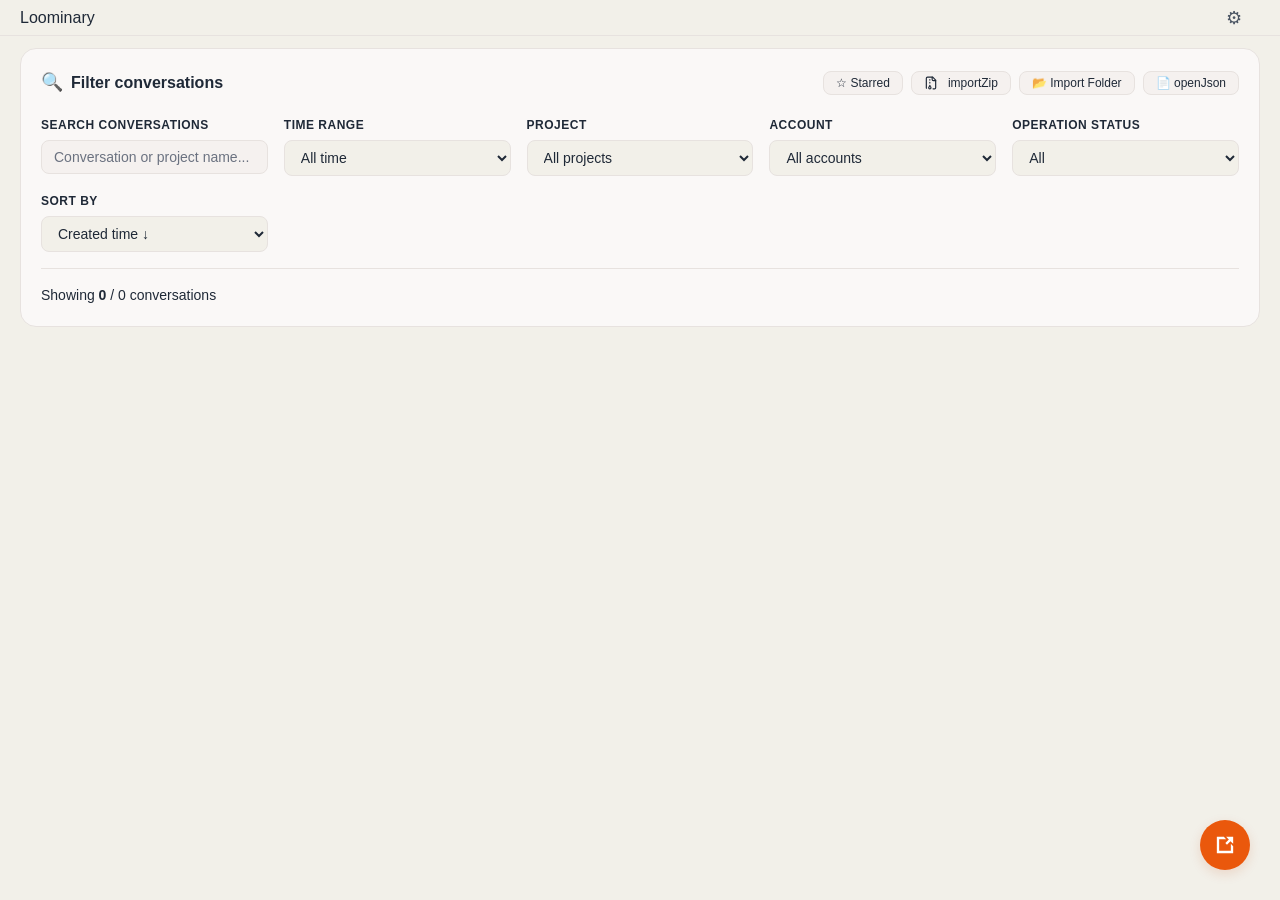
==== commit b33ec9af: "Updates" ====
--- a/welcome/index.html
+++ b/welcome/index.html
@@ -1 +1 @@
-<!doctype html><html lang="en-US"><head><meta charset="utf-8"/><meta name="viewport" content="width=device-width,initial-scale=1"/><link rel="icon" type="image/svg+xml" href="../favicon.svg"/><link rel="icon" type="image/png" sizes="32x32" href="../favicon.png"/><title></title><script defer="defer" src="../static/js/main.0b920ad1.js"></script><link href="../static/css/main.6498d2de.css" rel="stylesheet"></head><body><noscript>You need to enable JavaScript to run this app.</noscript><div id="root"></div></body></html>+<!doctype html><html lang="en-US"><head><meta charset="utf-8"/><meta name="viewport" content="width=device-width,initial-scale=1"/><link rel="icon" type="image/svg+xml" href="../favicon.svg"/><link rel="icon" type="image/png" sizes="32x32" href="../favicon.png"/><title></title><script defer="defer" src="../static/js/main.8a8f046c.js"></script><link href="../static/css/main.4e0ff21e.css" rel="stylesheet"></head><body><noscript>You need to enable JavaScript to run this app.</noscript><div id="root"></div></body></html>
--- a/static/css/main.4e0ff21e.css
+++ b/static/css/main.4e0ff21e.css
@@ -0,0 +1,2 @@
+.\!container{width:100%!important}.container{width:100%}@media (min-width:640px){.\!container{max-width:640px!important}.container{max-width:640px}}@media (min-width:768px){.\!container{max-width:768px!important}.container{max-width:768px}}@media (min-width:1024px){.\!container{max-width:1024px!important}.container{max-width:1024px}}@media (min-width:1280px){.\!container{max-width:1280px!important}.container{max-width:1280px}}@media (min-width:1536px){.\!container{max-width:1536px!important}.container{max-width:1536px}}.visible{visibility:visible}.static{position:static}.fixed{position:fixed}.absolute{position:absolute}.relative{position:relative}.block{display:block}.inline-block{display:inline-block}.inline{display:inline}.flex{display:flex}.inline-flex{display:inline-flex}.table{display:table}.grid{display:grid}.hidden{display:none}.flex-shrink{flex-shrink:1}.transform{transform:translate(var(--tw-translate-x),var(--tw-translate-y)) rotate(var(--tw-rotate)) skewX(var(--tw-skew-x)) skewY(var(--tw-skew-y)) scaleX(var(--tw-scale-x)) scaleY(var(--tw-scale-y))}.truncate{overflow:hidden;text-overflow:ellipsis;white-space:nowrap}.border{border-width:1px}.uppercase{text-transform:uppercase}.italic{font-style:italic}.shadow{--tw-shadow:0 1px 3px 0 #0000001a,0 1px 2px -1px #0000001a;--tw-shadow-colored:0 1px 3px 0 var(--tw-shadow-color),0 1px 2px -1px var(--tw-shadow-color);box-shadow:0 0 #0000,0 0 #0000,var(--tw-shadow);box-shadow:var(--tw-ring-offset-shadow,0 0 #0000),var(--tw-ring-shadow,0 0 #0000),var(--tw-shadow)}.outline{outline-style:solid}.blur{--tw-blur:blur(8px)}.blur,.filter{filter:var(--tw-blur) var(--tw-brightness) var(--tw-contrast) var(--tw-grayscale) var(--tw-hue-rotate) var(--tw-invert) var(--tw-saturate) var(--tw-sepia) var(--tw-drop-shadow)}.transition{transition-duration:.15s;transition-property:color,background-color,border-color,fill,stroke,opacity,box-shadow,transform,filter,-webkit-text-decoration-color,-webkit-backdrop-filter;transition-property:color,background-color,border-color,text-decoration-color,fill,stroke,opacity,box-shadow,transform,filter,backdrop-filter;transition-property:color,background-color,border-color,text-decoration-color,fill,stroke,opacity,box-shadow,transform,filter,backdrop-filter,-webkit-text-decoration-color,-webkit-backdrop-filter;transition-timing-function:cubic-bezier(.4,0,.2,1)}.ease-in-out{transition-timing-function:cubic-bezier(.4,0,.2,1)}body{-webkit-font-smoothing:antialiased;-moz-osx-font-smoothing:grayscale;font-family:-apple-system,BlinkMacSystemFont,Segoe UI,Roboto,Oxygen,Ubuntu,Cantarell,Fira Sans,Droid Sans,Helvetica Neue,sans-serif;margin:0}code{font-family:source-code-pro,Menlo,Monaco,Consolas,Courier New,monospace}*{box-sizing:border-box;margin:0;padding:0}.star{color:#f1e05a;filter:drop-shadow(0 0 2px rgba(241,224,90,.3));font-size:16px}body,html{background:var(--bg-primary);color:var(--text-primary);font-family:-apple-system,BlinkMacSystemFont,Segoe UI,Roboto,Oxygen,Ubuntu,sans-serif;height:100%;line-height:1.5;overflow:hidden;width:100%}@media (max-width:1023px){body,html{height:auto;min-height:100%;overflow:visible}}a{color:var(--text-link);text-decoration:none}a:hover{text-decoration:underline}::-webkit-scrollbar{height:8px;width:8px}::-webkit-scrollbar-track{background:var(--bg-tertiary)}::-webkit-scrollbar-thumb{background:var(--border-secondary);border-radius:4px}::-webkit-scrollbar-thumb:hover{background:var(--accent-primary)}code{border-radius:4px;font-size:.9em;padding:2px 6px}code,pre{background:var(--bg-tertiary);font-family:SF Mono,Monaco,Consolas,Courier New,monospace}pre{border-radius:var(--radius-sm);font-size:14px;line-height:1.4;overflow-x:auto;padding:12px}pre code{background:#0000;padding:0}.btn-primary,.btn-secondary{align-items:center;border:none;border-radius:var(--radius-sm);cursor:pointer;display:inline-flex;font-size:14px;gap:6px;outline:none;padding:8px 16px;transition:all var(--transition-fast)}.btn-primary{background:var(--accent-primary);color:#fff}.btn-primary:hover{filter:brightness(1.1)}.btn-primary:disabled{cursor:not-allowed;opacity:.5}.btn-secondary{background:var(--bg-tertiary);border:1px solid var(--border-primary);color:var(--text-primary)}.btn-secondary:hover{background:var(--border-primary);border-color:var(--border-secondary)}.btn-secondary.active{background:color-mix(in srgb,var(--accent-primary) 10%,#0000);border-color:var(--accent-primary);color:var(--accent-primary)}.btn-primary.small,.btn-secondary.small{font-size:12px;padding:4px 12px}.icon-btn{align-items:center;background:#0000;border:none;border-radius:var(--radius-sm);color:var(--text-secondary);cursor:pointer;display:flex;height:32px;justify-content:center;transition:all var(--transition-fast);width:32px}.icon-btn:hover{background:var(--bg-tertiary);color:var(--text-primary)}.modal-overlay{-webkit-overflow-scrolling:touch;align-items:center;background:#000c;bottom:0;display:flex;justify-content:center;left:0;overflow:hidden;overscroll-behavior:contain;position:fixed;right:0;top:0;inset:0;z-index:9999}[data-theme=light] .modal-overlay{background:#00000080}.modal-content{-webkit-overflow-scrolling:touch;animation:modalFadeIn .2s ease;background:var(--bg-secondary);border:1px solid var(--border-primary);border-radius:var(--radius-lg);max-height:calc(100vh - 32px);max-width:500px;overflow-x:hidden;overflow-y:auto;overscroll-behavior:contain;padding:24px;position:relative;width:90%;z-index:2001}@keyframes modalFadeIn{0%{opacity:0;transform:translateY(-20px)}to{opacity:1;transform:translateY(0)}}.modal-content.large{max-width:900px}.modal-header{align-items:center;display:flex;justify-content:space-between;margin-bottom:20px}.modal-header h2{color:var(--text-primary);font-size:20px;font-weight:600}.close-btn{align-items:center;background:var(--bg-tertiary);border:none;border-radius:var(--radius-sm);color:var(--text-secondary);cursor:pointer;display:flex;font-size:24px;height:32px;justify-content:center;transition:background-color var(--transition-fast),color var(--transition-fast);width:32px}.close-btn:hover{background:var(--border-primary);color:var(--text-primary)}.modal-footer{border-top:1px solid var(--border-primary);display:flex;gap:8px;justify-content:flex-end;margin-top:20px;padding-top:16px}input[type=number],input[type=search],input[type=text],select,textarea{background:var(--bg-tertiary);border:1px solid var(--border-primary);border-radius:var(--radius-sm);color:var(--text-primary);font-size:14px;outline:none;padding:8px 12px;transition:all var(--transition-fast)}input[type=number]:focus,input[type=search]:focus,input[type=text]:focus,select:focus,textarea:focus{border-color:var(--accent-primary);box-shadow:0 0 0 2px #d977061a}input[type=checkbox],input[type=radio]{cursor:pointer;height:16px;width:16px}label{color:var(--text-primary);cursor:pointer;display:flex;font-size:14px;gap:8px}.badge,label{align-items:center}.badge{background:var(--bg-tertiary);border:1px solid var(--border-primary);border-radius:12px;color:var(--text-secondary);display:inline-flex;font-size:12px;font-weight:500;padding:2px 8px}.badge.primary{background:var(--accent-primary);border:none;color:#fff}.badge.success{background:#10b981;border:none;color:#fff}.badge.warning{background:var(--accent-warning);border:none;color:#fff}.badge.danger{background:var(--accent-danger);border:none;color:#fff}.hint-text{color:var(--text-tertiary);font-size:12px;margin-top:4px}.divider{background:var(--border-primary);height:1px;margin:16px 0}.tooltip{display:inline-block;position:relative}.tooltip-content{background:var(--bg-tertiary);border:1px solid var(--border-primary);border-radius:var(--radius-sm);bottom:100%;color:var(--text-primary);font-size:12px;left:50%;margin-bottom:4px;opacity:0;padding:6px 12px;pointer-events:none;position:absolute;transform:translateX(-50%);transition:opacity var(--transition-fast);white-space:nowrap;z-index:1000}.tooltip:hover .tooltip-content{opacity:1}.font-loading-notification{animation:slideInFromBottom .3s ease-out;background:var(--bg-primary);border:1px solid var(--border-primary);border-radius:var(--radius-md);bottom:20px;box-shadow:var(--shadow-lg);max-width:400px;padding:16px;position:fixed;right:20px;z-index:9999}.font-loading-notification.error{border-color:var(--accent-danger)}@keyframes slideInFromBottom{0%{opacity:0;transform:translateY(100px)}to{opacity:1;transform:translateY(0)}}.font-loading-content{display:flex;flex-direction:column;gap:12px}.font-loading-text{align-items:center;color:var(--text-primary);display:flex;font-size:14px;font-weight:500;gap:8px}.loading-icon{animation:pulse 1.5s ease-in-out infinite;font-size:18px}@keyframes pulse{0%,to{opacity:1}50%{opacity:.5}}.font-loading-progress{background:var(--bg-secondary);border-radius:2px;height:4px;overflow:hidden;width:100%}.font-loading-progress-bar{background:var(--accent-primary);border-radius:2px;height:100%;transition:width .3s ease-out}.font-loading-hint{color:var(--text-tertiary);font-size:12px;line-height:1.4}.font-status-badge{border-radius:4px;display:inline-block;font-size:11px;font-weight:500;line-height:1.4;margin-left:8px;padding:2px 8px}.font-status-badge.loading{background:var(--accent-warning);color:#fff}.font-status-badge.ready{background:#10b981;color:#fff}.font-status-badge.error{background:var(--accent-danger);color:#fff}@media (min-width:1024px){:root,body{min-width:700px!important;width:100%!important}}.app-redesigned{background:var(--bg-primary);color:var(--text-primary);display:flex;flex-direction:column;font-family:-apple-system,BlinkMacSystemFont,Segoe UI,Noto Sans,Helvetica,Arial,sans-serif;height:100vh;min-height:100vh;overflow:hidden;width:100%}@supports (-webkit-touch-callout:none){.app-redesigned{height:-webkit-fill-available}}@media (max-width:1023px){.app-redesigned{height:auto;min-height:100vh;min-height:-webkit-fill-available;overflow:visible;padding-bottom:env(safe-area-inset-bottom);padding-left:env(safe-area-inset-left);padding-right:env(safe-area-inset-right)}}.navbar-redesigned{align-items:stretch;-webkit-backdrop-filter:blur(10px);backdrop-filter:blur(10px);background:var(--bg-overlay);border-bottom:1px solid var(--border-primary);box-sizing:border-box;display:flex;flex-shrink:0;height:36px;justify-content:space-between;padding:0 20px;position:-webkit-sticky;position:sticky;top:0;transition:transform .25s ease-out;z-index:1000}@media (min-width:1024px){.navbar-redesigned{left:0;position:fixed;right:0}}html.navbar-hidden .navbar-redesigned{transform:translateY(-100%)}@media (max-width:1023px){.navbar-redesigned{padding-top:max(12px,env(safe-area-inset-top))}}.navbar-left{align-items:center;display:flex;flex:1 1;gap:8px}.navbar-back-slot{flex-shrink:0;width:28px}.navbar-right{gap:16px}.navbar-icon-btn,.navbar-right{align-items:center;display:flex}.navbar-icon-btn{background:#0000;border:none;border-radius:6px;color:var(--text-secondary);cursor:pointer;flex-shrink:0;height:28px;justify-content:center;padding:0;transition:background .15s,color .15s;width:28px}.navbar-icon-btn:hover{background:var(--bg-secondary);color:var(--text-primary)}.navbar-segments{align-items:center;display:flex;gap:4px}.navbar-segments-divider{background:var(--border-primary);flex-shrink:0;height:16px;width:1px}.timeline-filter-panel{align-items:center;display:flex;gap:4px;position:fixed;right:32px;top:5px;z-index:100}.segment-group{background:var(--bg-secondary);border-radius:8px;display:flex;gap:0;overflow:visible;padding:2px}.segment-btn,.segment-group{align-items:center;border:none}.segment-btn{background:#0000;border-radius:6px;color:var(--text-tertiary);cursor:pointer;display:inline-flex;font-size:12px;font-weight:400;height:22px;padding:0 11px;transition:background .15s,color .15s,box-shadow .15s;white-space:nowrap}.segment-btn+.segment-btn{border-left:none}.segment-btn:hover{background:var(--bg-primary);color:var(--text-primary)}.segment-group--branch .segment-btn{background:#0000;color:var(--text-secondary)}.segment-group--branch .segment-btn.active,.segment-group--branch .segment-btn:hover{background:var(--bg-primary);color:var(--text-primary)}.segment-group--branch .segment-btn.active{box-shadow:0 1px 3px #0000001f,0 0 0 .5px var(--border-primary);font-weight:500}.segment-group--branch .segment-btn:disabled{background:#0000;color:var(--text-quaternary);cursor:not-allowed}.segment-group--filter{border:none;border-radius:0;gap:4px;overflow:visible}.segment-group--filter .segment-btn{border:1px solid var(--border-primary);border-radius:20px;color:var(--text-secondary);padding:0 10px}.segment-group--filter .segment-btn+.segment-btn{border-left:1px solid var(--border-primary)}.segment-group--filter .segment-btn:hover{background:#0000;border-color:var(--accent-primary);color:var(--accent-primary)}.segment-group--filter .segment-btn.active{background:color-mix(in srgb,var(--accent-primary) 12%,#0000);border-color:var(--accent-primary);color:var(--accent-primary);font-weight:500}.navbar-search-input{align-self:stretch;-webkit-appearance:none;appearance:none;box-shadow:none}.navbar-search-input:focus{border-color:#0000;box-shadow:none}.logo{align-items:center;cursor:pointer;display:flex;gap:8px}.logo-text{-webkit-text-fill-color:#0000;background:var(--gradient-primary);-webkit-background-clip:text;background-clip:text;font-size:20px;font-weight:600}.timeline-controls{align-items:center;display:flex;gap:8px}.sort-controls{display:flex;flex-direction:column;gap:2px}.sort-btn{align-items:center;background:var(--bg-tertiary);border:1px solid var(--border-primary);border-radius:4px;color:var(--text-primary);cursor:pointer;display:flex;font-size:12px;font-weight:700;height:20px;justify-content:center;transition:background-color var(--transition-fast),color var(--transition-fast);width:24px}.sort-btn:hover:not(:disabled){background:var(--accent-primary);border-color:var(--accent-primary);color:#fff}.sort-btn:disabled{cursor:not-allowed;opacity:.3}.search-box{flex:1 1;max-width:500px;position:relative}.search-icon{color:var(--text-secondary);font-size:16px;left:12px;position:absolute;top:50%;transform:translateY(-50%)}.search-input{background:var(--bg-primary);border:1px solid var(--border-primary);border-radius:var(--radius-sm);color:var(--text-primary);font-size:14px;outline:none;padding:8px 16px 8px 36px;width:100%}.search-input::placeholder{color:var(--text-tertiary)}.search-input:focus{background:var(--bg-secondary);border-color:var(--accent-primary);box-shadow:none;outline:none}.search-stats{color:var(--text-secondary);font-size:12px;position:absolute;right:12px;top:50%;transform:translateY(-50%)}.main-container{display:flex;flex:1 1;min-height:0;overflow:hidden;position:relative}@media (max-width:1023px){.main-container{min-height:0}.main-container,.view-content{height:auto;overflow-x:hidden;overflow-y:visible}}.view-content{flex:1 1;min-height:400px;overflow-x:hidden;overflow-y:auto;padding:20px;position:relative;z-index:1}@media (min-width:1024px){.view-content:not(.view-content-timeline){padding-top:48px}}.view-content-whiteboard,.view-content:has(.whiteboard-view){height:100%;min-height:0}.view-content-welcome{padding:0}@media (min-width:1024px){.view-content-welcome{padding-top:0}}.view-content-timeline,.view-content:has(.enhanced-timeline-container){height:100%;min-height:0;overflow:hidden;padding:0}.enhanced-timeline-container{height:100%;overflow:hidden}.welcome-page{background-color:var(--bg-primary);height:100%;overflow-x:hidden;overflow-y:auto;transition:background-color var(--transition-normal);width:100%}.welcome-title{-webkit-text-fill-color:#0000;background:var(--gradient-primary);-webkit-background-clip:text;background-clip:text;font-size:48px;font-weight:700;margin-bottom:16px}.welcome-subtitle{align-items:center;color:var(--text-secondary);display:flex;font-size:18px;justify-content:center;margin-bottom:32px;min-height:60px}@keyframes blink{0%,50%{opacity:1}51%,to{opacity:0}}.typing-text{animation:typing 2s steps(40);animation:blink 1s infinite;border-right:2px solid var(--accent-primary);display:inline-block;overflow:hidden;white-space:nowrap}@keyframes fadeIn{0%{opacity:0;transform:translateY(10px)}to{opacity:1;transform:translateY(0)}}.animate-fadeIn{animation:fadeIn .5s ease-out forwards}.welcome-features{grid-gap:16px;display:grid;gap:16px;grid-template-columns:repeat(auto-fit,minmax(200px,1fr));margin-top:48px}.feature-card{background:var(--bg-secondary);border:1px solid var(--border-primary);border-radius:var(--radius-md);padding:20px;text-align:left;transition:all var(--transition-normal)}.feature-card:hover{border-color:var(--accent-primary);box-shadow:var(--shadow-md);transform:translateY(-2px)}.feature-icon{color:var(--accent-primary);font-size:24px;margin-bottom:12px}.feature-title{color:var(--text-primary);font-size:16px;font-weight:600;margin-bottom:8px}.feature-description{color:var(--text-secondary);font-size:14px;line-height:1.5}.upload-area{background:var(--bg-secondary);border:2px dashed var(--border-primary);border-radius:var(--radius-lg);cursor:pointer;padding:48px;text-align:center;transition:all var(--transition-normal)}.upload-area.dragging,.upload-area:hover{background:var(--bg-tertiary);border-color:var(--accent-primary)}.upload-area.dragging{box-shadow:0 0 20px #d9770633}.upload-icon{color:var(--text-tertiary);font-size:48px;margin-bottom:16px}.upload-text{color:var(--text-primary);font-size:16px;margin-bottom:8px}.upload-hint{color:var(--text-tertiary);font-size:14px}.scrollable{overflow-y:auto}.hide-scrollbar::-webkit-scrollbar{display:none}.hide-scrollbar{-ms-overflow-style:none;scrollbar-width:none}.non-selectable{user-select:none;-webkit-user-select:none;-moz-user-select:none;-ms-user-select:none}.settings-panel-ubuntu{background:var(--bg-primary);border-radius:12px;box-shadow:0 20px 60px #0000004d;display:flex;flex-direction:column;max-height:85vh;max-width:95vw;overflow:hidden;width:900px}.settings-panel-ubuntu .settings-header{align-items:center;background:var(--bg-secondary);border-bottom:1px solid var(--border-color);display:flex;flex-shrink:0;justify-content:space-between;padding:16px 20px}.settings-panel-ubuntu .settings-header h2{color:var(--text-primary);font-size:18px;font-weight:600;margin:0}.settings-panel-ubuntu .close-btn{align-items:center;background:#0000;border:none;border-radius:50%;color:var(--text-secondary);cursor:pointer;display:flex;font-size:24px;height:32px;justify-content:center;transition:background-color .2s;width:32px}.settings-panel-ubuntu .close-btn:hover{background:var(--hover-bg);color:var(--text-primary)}.settings-panel-ubuntu .settings-body{display:flex;flex:1 1;min-height:0;overflow:hidden}.settings-panel-ubuntu .settings-nav{background:var(--bg-secondary);border-right:1px solid var(--border-color);display:flex;flex-direction:column;flex-shrink:0;gap:4px;overflow-y:auto;padding:8px;width:180px}.settings-panel-ubuntu .nav-item{align-items:center;background:#0000;border:none;border-radius:6px;color:var(--text-secondary);cursor:pointer;display:flex;font-size:14px;font-weight:500;gap:12px;padding:10px 12px;text-align:left;transition:all .2s;width:100%}.settings-panel-ubuntu .nav-item:hover{background:var(--hover-bg);color:var(--text-primary)}.settings-panel-ubuntu .nav-item.active{background:var(--accent-color);color:#fff}.settings-panel-ubuntu .nav-icon{flex-shrink:0;font-size:20px}.settings-panel-ubuntu .nav-label{flex:1 1}.settings-panel-ubuntu .settings-content{flex:1 1;min-width:0;overflow-y:auto;padding:24px}.settings-section-content{display:flex;flex-direction:column;gap:24px}.settings-panel-ubuntu .settings-section{background:var(--bg-secondary);border:1px solid var(--border-color);border-radius:8px;padding:20px}.settings-panel-ubuntu .settings-section h3{border-bottom:1px solid var(--border-color);color:var(--text-primary);font-size:16px;font-weight:600;margin:0 0 16px;padding-bottom:12px}.settings-panel-ubuntu .section-description{color:var(--text-secondary);font-size:13px;line-height:1.5;margin-bottom:16px}.settings-panel-ubuntu .setting-item{align-items:center;border-bottom:1px solid var(--border-color);display:flex;gap:16px;justify-content:space-between;padding:12px 0}.settings-panel-ubuntu .setting-item:last-child{border-bottom:none}.settings-panel-ubuntu .setting-item.static{align-items:flex-start;flex-direction:column}.settings-panel-ubuntu .setting-label{flex:1 1;min-width:0}.settings-panel-ubuntu .setting-label>span:first-child{color:var(--text-primary);display:block;font-size:14px;font-weight:500;margin-bottom:4px}.settings-panel-ubuntu .setting-description{color:var(--text-secondary);display:block;font-size:12px;line-height:1.4}.settings-panel-ubuntu .setting-checkbox{align-items:flex-start;cursor:pointer;display:flex;gap:12px;width:100%}.settings-panel-ubuntu .setting-checkbox input[type=checkbox]{accent-color:var(--accent-color);cursor:pointer;flex-shrink:0;height:18px;margin-top:2px;width:18px}.settings-panel-ubuntu .setting-input,.settings-panel-ubuntu .setting-select{background:var(--bg-primary);border:1px solid var(--border-color);border-radius:6px;color:var(--text-primary);font-size:14px;min-width:200px;padding:8px 12px;transition:border-color .2s}.settings-panel-ubuntu .setting-input:focus,.settings-panel-ubuntu .setting-select:focus{border-color:var(--accent-color);outline:none}.settings-panel-ubuntu .setting-input[type=number]{width:120px}.settings-panel-ubuntu .format-preview{background:var(--bg-primary);border:1px solid var(--border-color);border-radius:6px;display:flex;flex-direction:column;font-family:Consolas,Monaco,monospace;gap:8px;padding:12px}.settings-panel-ubuntu .preview-item{align-items:center;display:flex;gap:12px}.settings-panel-ubuntu .preview-item code{background:var(--code-bg);border-radius:4px;color:var(--code-text);flex:1 1;font-size:13px;padding:6px 10px}.settings-panel-ubuntu .preview-label{color:var(--text-secondary);font-size:12px;white-space:nowrap}.settings-panel-ubuntu .theme-toggle-btn{align-items:center;background:var(--bg-primary);border:1px solid var(--border-color);border-radius:6px;color:var(--text-primary);cursor:pointer;display:flex;font-size:14px;gap:8px;padding:8px 16px;transition:all .2s}.settings-panel-ubuntu .theme-toggle-btn:hover{background:var(--hover-bg);border-color:var(--accent-color)}.settings-panel-ubuntu .theme-icon{font-size:18px}.settings-panel-ubuntu .github-link{align-items:center;background:#24292f;border:1px solid #f0f6fc1a;border-radius:6px;color:#fff;cursor:pointer;display:inline-flex;font-size:14px;font-weight:500;gap:8px;padding:10px 18px;text-decoration:none;transition:all .2s ease}.settings-panel-ubuntu .github-link:hover{background:#2c333a;border-color:#f0f6fc33;transform:translateY(-1px)}.settings-panel-ubuntu .github-link svg{flex-shrink:0}.settings-panel-ubuntu .setting-info{background:#3b82f61a;border:1px solid #3b82f64d;border-radius:6px;color:var(--text-secondary);font-size:13px;line-height:1.5;margin-top:8px;padding:12px}.settings-panel-ubuntu .settings-footer{background:var(--bg-secondary);border-top:1px solid var(--border-color);display:flex;flex-shrink:0;justify-content:flex-end;padding:16px 20px}.settings-panel-ubuntu .settings-footer .btn-primary{background:var(--accent-color);border:none;border-radius:6px;color:#fff;cursor:pointer;font-size:14px;font-weight:500;padding:10px 24px;transition:background-color .2s}.settings-panel-ubuntu .settings-footer .btn-primary:hover{background:var(--accent-color-hover)}@media (max-width:768px){.settings-panel-ubuntu{border-radius:0;max-height:100vh;max-width:100vw;width:100vw}.settings-panel-ubuntu .settings-body{flex-direction:column}.settings-panel-ubuntu .settings-nav{border-bottom:1px solid var(--border-color);border-right:none;flex-direction:row;flex-shrink:0;overflow-x:auto;padding:8px;width:100%}.settings-panel-ubuntu .nav-item{flex-direction:column;gap:4px;min-width:70px;text-align:center}.settings-panel-ubuntu .nav-icon{font-size:24px}.settings-panel-ubuntu .nav-label{font-size:11px}.settings-panel-ubuntu .settings-content{padding:16px}.settings-panel-ubuntu .setting-item{align-items:flex-start;flex-direction:column;gap:8px}.settings-panel-ubuntu .setting-input,.settings-panel-ubuntu .setting-select{min-width:0;width:100%}}.action-panel-ubuntu{background:var(--bg-primary);border-radius:12px;box-shadow:0 20px 60px #0000004d;display:flex;flex-direction:column;height:85vh;max-width:95vw;overflow:hidden;width:900px}.action-panel-ubuntu .action-panel-header{align-items:center;background:var(--bg-secondary);border-bottom:1px solid var(--border-color);display:flex;flex-shrink:0;justify-content:space-between;padding:16px 20px}.action-panel-ubuntu .action-panel-header h2{color:var(--text-primary);font-size:18px;font-weight:600;margin:0}.action-panel-ubuntu .close-btn{align-items:center;background:#0000;border:none;border-radius:50%;color:var(--text-secondary);cursor:pointer;display:flex;font-size:24px;height:32px;justify-content:center;transition:background-color .2s;width:32px}.action-panel-ubuntu .close-btn:hover{background:var(--hover-bg);color:var(--text-primary)}.action-panel-ubuntu .action-panel-body{display:flex;flex:1 1;min-height:0;overflow:hidden}.action-panel-ubuntu .action-panel-nav{background:var(--bg-secondary);border-right:1px solid var(--border-color);display:flex;flex-direction:column;flex-shrink:0;gap:4px;overflow-y:auto;padding:8px;width:160px}.action-panel-ubuntu .nav-item{align-items:center;background:#0000;border:none;border-radius:6px;color:var(--text-secondary);cursor:pointer;display:flex;font-size:14px;font-weight:500;gap:12px;padding:10px 12px;text-align:left;transition:all .2s;width:100%}.action-panel-ubuntu .nav-item:hover{background:var(--hover-bg);color:var(--text-primary)}.action-panel-ubuntu .nav-item.active{background:var(--accent-color);color:#fff}.action-panel-ubuntu .nav-icon{flex-shrink:0;font-size:20px}.action-panel-ubuntu .nav-label{flex:1 1}.action-panel-ubuntu .action-panel-content{display:flex;flex:1 1;flex-direction:column;min-width:0;overflow-y:auto}.action-section-content{display:flex;flex:1 1;flex-direction:column;overflow:hidden}.global-search-section{display:flex;flex-direction:column;height:100%;padding:16px}.global-search-section .search-input-container{flex-shrink:0;margin-bottom:16px;position:relative}.global-search-section .action-search-input{background:var(--bg-secondary);border:1px solid var(--border-color);border-radius:8px;color:var(--text-primary);font-size:14px;outline:none;padding:12px 40px 12px 16px;transition:border-color .2s;width:100%}.global-search-section .action-search-input:focus{border-color:var(--accent-color)}.global-search-section .clear-btn{background:none;border:none;color:var(--text-secondary);cursor:pointer;font-size:18px;padding:4px;position:absolute;right:12px;top:50%;transform:translateY(-50%)}.global-search-section .search-results-container{flex:1 1;min-height:0;overflow-y:auto}.global-search-section .search-loading,.global-search-section .search-no-results,.global-search-section .search-placeholder{align-items:center;color:var(--text-secondary);display:flex;flex-direction:column;justify-content:center;padding:40px 20px;text-align:center}.global-search-section .search-stats{color:var(--text-tertiary);font-size:12px;margin-top:8px}.global-search-section .results-header{border-bottom:1px solid var(--border-color);margin-bottom:8px;padding:8px 0}.global-search-section .results-count{color:var(--text-secondary);font-size:13px}.global-search-section .conversation-group{border:1px solid var(--border-color);border-radius:8px;margin-bottom:8px;overflow:hidden}.global-search-section .conversation-header{align-items:center;background:var(--bg-secondary);cursor:pointer;display:flex;gap:8px;padding:12px;transition:background-color .2s}.global-search-section .conversation-header:hover{background:var(--hover-bg)}.global-search-section .expand-icon{color:var(--text-secondary);font-size:10px}.global-search-section .conversation-name{color:var(--text-primary);flex:1 1;font-weight:500;overflow:hidden;text-overflow:ellipsis;white-space:nowrap}.global-search-section .result-count{color:var(--text-secondary);font-size:12px}.global-search-section .conversation-results{border-top:1px solid var(--border-color)}.global-search-section .result-item{border-bottom:1px solid var(--border-color);cursor:pointer;padding:12px;transition:background-color .2s}.global-search-section .result-item:last-child{border-bottom:none}.global-search-section .result-item:hover{background:var(--hover-bg)}.global-search-section .result-header{align-items:center;display:flex;gap:8px;margin-bottom:4px}.global-search-section .result-sender{color:var(--text-primary);font-size:13px;font-weight:500}.global-search-section .result-index{color:var(--text-tertiary);font-size:11px}.action-panel-ubuntu .global-search-section .result-content,.global-search-section .result-content{-webkit-box-orient:vertical!important;color:var(--text-secondary);display:-webkit-box!important;font-size:13px;line-height:1.5;overflow:hidden!important}.global-search-section .result-meta{color:var(--text-tertiary);font-size:11px;margin-top:4px}.global-search-section .search-highlight{background:#ea580c33;border-radius:2px;color:#ea580c;font-weight:600;padding:0 2px}[data-theme=dark] .global-search-section .search-highlight{background:#d9770640;color:#d97706}.global-search-section .search-bold{color:var(--text-primary);font-weight:600}.global-search-section .search-italic{font-style:italic}.global-search-section .search-history{margin-top:24px;text-align:left}.global-search-section .history-header{align-items:center;display:flex;justify-content:space-between;margin-bottom:12px}.global-search-section .history-title{color:var(--text-secondary);font-size:13px;font-weight:500}.global-search-section .history-list{display:flex;flex-direction:column;gap:4px}.global-search-section .history-item{align-items:center;background:var(--bg-secondary);border-radius:6px;cursor:pointer;display:flex;gap:8px;padding:8px 12px;transition:background .15s}.global-search-section .history-item:hover{background:var(--bg-tertiary)}.global-search-section .history-icon{font-size:14px;opacity:.6}.global-search-section .history-query{color:var(--text-primary);flex:1 1;font-size:13px;overflow:hidden;text-overflow:ellipsis;white-space:nowrap}.global-search-section .history-delete{background:none;border:none;border-radius:4px;color:var(--text-tertiary);cursor:pointer;font-size:16px;opacity:0;padding:2px 6px;transition:opacity .15s,background .15s}.global-search-section .history-item:hover .history-delete{opacity:1}.global-search-section .history-delete:hover{background:var(--bg-primary);color:var(--text-primary)}.semantic-search-section{display:flex;flex-direction:column;height:100%;padding:16px}.semantic-search-section .semantic-status{background:var(--bg-secondary);border-radius:8px;flex-shrink:0;margin-bottom:16px;padding:12px}.semantic-search-section .status-init{display:flex;flex-direction:column;gap:8px}.semantic-search-section .progress-bar{background:var(--border-color);border-radius:2px;height:4px;overflow:hidden}.semantic-search-section .progress-fill{background:var(--accent-color);height:100%;transition:width .3s}.semantic-search-section .status-message{color:var(--text-secondary);font-size:13px;margin:0}.semantic-search-section .status-ready{align-items:center;display:flex;gap:12px}.semantic-search-section .status-badge{color:var(--accent-success);font-size:13px;font-weight:500}.semantic-search-section .status-info{color:var(--text-secondary);font-size:12px}.semantic-search-section .semantic-chat{flex:1 1;min-height:0;overflow-y:auto;padding:8px 0}.semantic-search-section .chat-placeholder{align-items:center;color:var(--text-secondary);display:flex;height:100%;justify-content:center;padding:20px;text-align:center}.semantic-search-section .chat-message{border-radius:8px;margin-bottom:16px;padding:12px}.semantic-search-section .chat-message.user{background:var(--accent-color);color:#fff;margin-left:20%}.semantic-search-section .chat-message.assistant{background:var(--bg-secondary);margin-right:20%}.semantic-search-section .chat-message .message-content{font-size:14px;line-height:1.5}.semantic-search-section .chat-message .search-results{display:flex;flex-direction:column;gap:8px;margin-top:12px}.semantic-search-section .result-card{background:var(--bg-primary);border:1px solid var(--border-color);border-radius:6px;cursor:pointer;padding:12px;transition:all .2s}.semantic-search-section .result-card:hover{border-color:var(--accent-color);transform:translateY(-1px)}.semantic-search-section .result-card .result-header{display:flex;justify-content:space-between;margin-bottom:8px}.semantic-search-section .result-card .result-source{color:var(--text-primary);font-size:13px;font-weight:500}.semantic-search-section .result-card .result-score{color:var(--accent-success);font-size:12px}.semantic-search-section .result-card .result-preview{color:var(--text-secondary);font-size:13px;line-height:1.4}.semantic-search-section .result-card .result-meta{color:var(--text-tertiary);display:flex;font-size:11px;gap:12px;margin-top:8px}.semantic-search-section .typing-indicator{display:flex;gap:4px;padding:8px 0}.semantic-search-section .typing-indicator span{animation:typing 1.4s infinite;background:var(--text-tertiary);border-radius:50%;height:8px;width:8px}.semantic-search-section .typing-indicator span:nth-child(2){animation-delay:.2s}.semantic-search-section .typing-indicator span:nth-child(3){animation-delay:.4s}@keyframes typing{0%,60%,to{opacity:.3;transform:scale(.8)}30%{opacity:1;transform:scale(1)}}.semantic-search-section .semantic-input{display:flex;flex-shrink:0;gap:8px;margin-top:12px}.semantic-search-section .semantic-input textarea{background:var(--bg-secondary);border:1px solid var(--border-color);border-radius:8px;color:var(--text-primary);flex:1 1;font-size:14px;max-height:100px;min-height:44px;outline:none;padding:12px;resize:none}.semantic-search-section .semantic-input textarea:focus{border-color:var(--accent-color)}.semantic-search-section .semantic-input button{background:var(--accent-color);border:none;border-radius:8px;color:#fff;cursor:pointer;font-size:14px;padding:12px 20px;transition:background-color .2s}.semantic-search-section .semantic-input button:hover:not(:disabled){background:var(--accent-color-hover)}.semantic-search-section .semantic-input button:disabled{cursor:not-allowed;opacity:.5}.export-section{overflow-y:auto;padding:16px}.export-section .export-group{background:var(--bg-secondary);border:1px solid var(--border-color);border-radius:8px;margin-bottom:16px;padding:16px}.export-section .export-group h3{border-bottom:1px solid var(--border-color);color:var(--text-primary);font-size:15px;font-weight:600;margin:0 0 12px;padding-bottom:8px}.export-section .export-options-list{display:flex;flex-direction:column;gap:8px}.export-section .export-checkbox-option,.export-section .export-radio-option{align-items:flex-start;background:var(--bg-primary);border:1px solid var(--border-color);border-radius:6px;cursor:pointer;display:flex;gap:12px;padding:10px 12px;transition:all .2s}.export-section .export-checkbox-option:hover,.export-section .export-radio-option:hover{border-color:var(--accent-color)}.export-section .export-checkbox-option input,.export-section .export-radio-option input{accent-color:var(--accent-color);margin-top:2px}.export-section .option-content{flex:1 1;min-width:0}.export-section .option-title{color:var(--text-primary);display:block;font-size:14px;font-weight:500;margin-bottom:2px}.export-section .option-desc{color:var(--text-secondary);display:block;font-size:12px;line-height:1.4}.export-section .option-hint{color:var(--text-tertiary);display:block;font-size:12px;font-style:italic}.export-section .option-count{color:var(--text-secondary);font-size:12px;font-weight:400}.export-section .export-checkbox-option:has(input:disabled),.export-section .export-radio-option:has(input:disabled){cursor:not-allowed;opacity:.5}.export-section .export-info{background:var(--bg-secondary);border:1px solid var(--border-color);border-radius:8px;margin-bottom:16px;padding:16px}.export-section .export-info .info-row{border-bottom:1px solid var(--border-color);display:flex;font-size:13px;justify-content:space-between;padding:8px 0}.export-section .export-info .info-row:last-child{border-bottom:none}.export-section .export-info .label{color:var(--text-secondary)}.export-section .export-info .value{color:var(--text-primary);text-align:right}.export-section .export-actions{display:flex;gap:12px;justify-content:flex-end;padding-top:8px}.export-section .btn-secondary{background:var(--bg-secondary);border:1px solid var(--border-color);border-radius:6px;color:var(--text-primary);cursor:pointer;font-size:14px;padding:10px 20px;transition:all .2s}.export-section .btn-secondary:hover{background:var(--hover-bg)}.export-section .btn-primary{background:var(--accent-color);border:none;border-radius:6px;color:#fff;cursor:pointer;font-size:14px;font-weight:500;padding:10px 20px;transition:background-color .2s}.export-section .btn-primary:hover{background:var(--accent-color-hover)}@media (max-width:768px){.action-panel-ubuntu{border-radius:0;height:100vh;max-width:100vw;width:100vw}.action-panel-ubuntu .action-panel-body{flex-direction:column}.action-panel-ubuntu .action-panel-nav{border-bottom:1px solid var(--border-color);border-right:none;flex-direction:row;flex-shrink:0;overflow-x:auto;padding:8px;width:100%}.action-panel-ubuntu .nav-item{flex-direction:column;gap:4px;min-width:70px;padding:8px;text-align:center}.action-panel-ubuntu .nav-icon{font-size:24px}.action-panel-ubuntu .nav-label{font-size:11px}.semantic-search-section .chat-message.user{margin-left:10%}.semantic-search-section .chat-message.assistant{margin-right:10%}}.conversation-filter{background:var(--bg-secondary);border:1px solid var(--border-primary);border-radius:var(--radius-lg);margin-bottom:20px}.filter-panel{padding:20px}.filter-header{flex-wrap:wrap;gap:12px;justify-content:space-between;margin-bottom:20px}.filter-header,.filter-title{align-items:center;display:flex}.filter-title{color:var(--text-primary);font-size:16px;font-weight:600;gap:8px}.filter-icon{font-size:18px}.filter-text{color:var(--text-primary)}.filter-badge{background:var(--accent-primary);border-radius:12px;color:#fff;font-size:12px;font-weight:600;min-width:20px;padding:3px 8px;text-align:center}.filter-sections{grid-gap:16px;display:grid;gap:16px;grid-template-columns:repeat(auto-fit,minmax(220px,1fr));margin-bottom:16px}.filter-sections.has-custom-date{grid-template-columns:repeat(auto-fit,minmax(200px,1fr))}.filter-section{display:flex;flex-direction:column;gap:6px}.filter-label{color:var(--text-primary);font-size:12px;font-weight:600;letter-spacing:.5px;text-transform:uppercase}.filter-input,.filter-select{background:var(--bg-primary);border:1px solid var(--border-primary);border-radius:var(--radius-sm);color:var(--text-primary);font-size:14px;outline:none;padding:8px 12px;transition:border-color var(--transition-fast),box-shadow var(--transition-fast)}.filter-input:focus,.filter-select:focus{border-color:var(--accent-primary);box-shadow:0 0 0 2px #1f6feb1a}.filter-input::placeholder{color:var(--text-tertiary)}.time-range-section{grid-column:auto}.custom-date-section{grid-column:1/-1;margin-top:-8px}.date-range-inputs{align-items:center;display:flex;flex-direction:row;gap:12px}.date-input{flex:1 1;min-width:140px}.date-separator{color:var(--text-secondary);flex-shrink:0;font-size:14px;white-space:nowrap}.filter-footer{border-top:1px solid var(--border-primary);padding-top:16px}.filter-stats{display:flex;flex-direction:column;gap:4px}.stats-text{color:var(--text-primary);font-size:14px}.active-filters-text{color:var(--text-secondary);font-size:12px}.conversations-grid{grid-gap:20px;display:grid;gap:20px;grid-template-columns:repeat(auto-fill,minmax(350px,1fr))}.conversation-tile{background:var(--bg-secondary);border:1px solid var(--border-primary);border-radius:var(--radius-lg);cursor:pointer;overflow:hidden;padding:20px;position:relative;transition:all var(--transition-normal)}.conversation-tile:hover{border-color:var(--border-secondary);box-shadow:var(--shadow-lg);transform:translateY(-2px)}.conversation-tile.current-file,.conversation-tile.selected{background:var(--bg-secondary);border-color:var(--accent-primary);box-shadow:0 0 0 1px #1f6feb33}.tile-header{align-items:flex-start;display:flex;gap:12px;justify-content:space-between;margin-bottom:16px;min-height:24px}.tile-title{color:var(--text-primary);flex:1 1;font-size:16px;font-weight:600;line-height:1.3;min-width:0}.tile-actions,.tile-title{align-items:center;display:flex;gap:8px}.star-btn{align-items:center;background:#0000;border:none;border-radius:50%;cursor:pointer;display:flex;font-size:16px;height:24px;justify-content:center;opacity:.7;padding:0;transition:all var(--transition-fast);width:24px}.star-btn:hover{background:var(--bg-tertiary);opacity:1;transform:scale(1.2)}.star-btn.starred{color:#f1e05a;filter:drop-shadow(0 0 3px rgba(241,224,90,.5));opacity:1}[data-theme=dark] .star-btn:not(.starred){color:#ffffffbf}[data-theme=dark] .star-btn:not(.starred):hover{color:#fff}.file-close-btn{align-items:center;background:#0000;border:none;border-radius:50%;color:var(--text-secondary);cursor:pointer;display:flex;flex-shrink:0;font-size:14px;height:20px;justify-content:center;opacity:.8;transition:all var(--transition-fast);width:20px}.file-close-btn:hover{background:var(--accent-danger);color:#fff;opacity:1;transform:scale(1.1)}.rename-btn{background:#0000;border:none;cursor:pointer;font-size:16px;opacity:.7;padding:4px;transition:opacity .2s}.rename-btn:hover{opacity:1}.rename-dialog{max-width:500px}.rename-dialog .form-group{margin-bottom:0}.rename-dialog .form-input{background:var(--bg-primary);border:1px solid var(--border-color);border-radius:4px;color:var(--text-primary);font-size:14px;padding:8px 12px;width:100%}.rename-dialog .form-input:focus{border-color:var(--accent-primary);outline:none}.rename-dialog .error-message{color:var(--accent-danger);font-size:12px;margin-top:4px}.tile-meta{display:flex;flex-direction:column;gap:6px;margin-bottom:16px}.meta-row{align-items:center;color:var(--text-secondary);display:flex;font-size:13px;gap:8px;line-height:1.4;min-height:20px}.meta-row>span:first-child{flex-shrink:0;font-size:14px;text-align:center;width:16px}.tile-preview{background:var(--bg-primary);border:1px solid var(--border-primary);border-radius:8px;color:var(--text-secondary);font-size:13px;line-height:1.5;max-height:80px;min-height:60px;overflow:hidden;padding:14px;position:relative}.tile-preview:after{background:linear-gradient(#0000,var(--bg-primary));bottom:0;content:"";height:20px;left:0;pointer-events:none;position:absolute;right:0}.tile-stats{border-top:1px solid var(--border-primary);display:flex;flex-wrap:wrap;gap:12px;margin-top:16px;padding-top:16px}.stat-item{align-items:center;background:var(--bg-primary);border:1px solid var(--border-primary);border-radius:12px;color:var(--text-tertiary);display:flex;font-size:12px;gap:6px;padding:4px 8px}.stat-item>span:first-child{font-size:13px}.add-file-tile{align-items:center;background:var(--bg-primary);border:2px dashed var(--border-secondary);display:flex;justify-content:center;min-height:200px;transition:all var(--transition-normal)}.add-file-tile:hover{background:var(--bg-tertiary);border-color:var(--accent-primary)}.add-file-content{color:var(--text-secondary);padding:20px;text-align:center}.add-file-icon{color:var(--accent-primary);font-size:48px;font-weight:300;margin-bottom:12px}.add-file-text{color:var(--text-primary);font-size:16px;font-weight:600;margin-bottom:4px}.add-file-hint{font-size:12px;opacity:.8}.branch-switcher{margin:16px 0;overflow:visible!important;position:relative;z-index:1}.branch-switcher-main{align-items:center;background:var(--bg-tertiary);border:1px solid var(--border-primary);border-radius:var(--radius-lg);box-shadow:var(--shadow-sm);display:flex;gap:8px;padding:8px;transition:all var(--transition-fast)}.branch-switcher-main:hover{border-color:var(--border-secondary);box-shadow:var(--shadow-md)}.branch-arrow{align-items:center;background:var(--bg-secondary);border:1px solid var(--border-primary);border-radius:var(--radius-sm);color:var(--text-primary);cursor:pointer;display:flex;flex-shrink:0;height:32px;justify-content:center;transition:all var(--transition-fast);width:32px}.branch-arrow:hover:not(.disabled){background:var(--accent-primary);border-color:var(--accent-primary);color:#fff;transform:scale(1.05)}.branch-arrow.disabled{background:var(--bg-primary);cursor:not-allowed;opacity:.3}.branch-arrow svg{transition:transform var(--transition-fast)}.branch-arrow:hover:not(.disabled) svg{transform:scale(1.1)}.branch-info{border-radius:var(--radius-md);cursor:pointer;flex:1 1;min-width:0;overflow:hidden;padding:8px 12px;position:relative;transition:all var(--transition-fast)}.branch-info:hover{background:var(--bg-secondary)}.branch-info.switching{opacity:.6;transform:scale(.98)}.branch-info-main{align-items:center;display:flex;justify-content:space-between;margin-bottom:4px}.branch-name{color:var(--text-primary);font-size:.9rem;font-weight:600}.branch-counter{background:var(--bg-primary);border-radius:8px;color:var(--text-secondary);font-size:.75rem;font-weight:500;padding:2px 6px}.branch-preview{color:var(--text-secondary);font-size:.8rem;line-height:1.3;overflow:hidden;text-overflow:ellipsis;white-space:nowrap}.expand-indicator{align-items:center;color:var(--text-tertiary);display:flex;height:16px;justify-content:center;position:absolute;right:8px;top:50%;transform:translateY(-50%);transition:transform var(--transition-fast);width:16px}.expand-indicator.expanded{transform:translateY(-50%) rotate(180deg)}.branch-list{animation:branchListSlideIn .2s ease-out;background:var(--bg-secondary);border:1px solid var(--border-primary);border-radius:var(--radius-lg);box-shadow:var(--shadow-lg);left:0;margin-top:8px;max-height:300px;overflow-y:auto;padding:8px;position:absolute;right:0;top:100%;z-index:500}.branch-list-portal{margin-top:0;position:fixed!important}@keyframes branchListSlideIn{0%{opacity:0;transform:translateY(-8px)}to{opacity:1;transform:translateY(0)}}.branch-option{border:1px solid #0000;border-radius:var(--radius-md);cursor:pointer;margin-bottom:4px;padding:12px;transition:all var(--transition-fast)}.branch-option:last-child{margin-bottom:0}.branch-option:hover{background:var(--bg-tertiary);border-color:var(--border-primary)}.branch-option.active{background:var(--accent-primary);border-color:var(--accent-primary);color:#fff}.branch-option.active .branch-option-name,.branch-option.active .branch-option-preview{color:#fff}.branch-option.active .branch-option-count{background:#fff3;color:#fff}.branch-option-header{align-items:center;display:flex;justify-content:space-between;margin-bottom:4px}.branch-option-name{color:var(--text-primary);font-size:.9rem;font-weight:600}.branch-option-count{background:var(--bg-primary);border-radius:8px;color:var(--text-secondary);font-size:.75rem;font-weight:500;padding:2px 6px}.branch-option-preview{color:var(--text-secondary);font-size:.8rem;line-height:1.3;overflow:hidden;text-overflow:ellipsis;white-space:nowrap}@keyframes branchSwitchPulse{0%{transform:scale(1)}50%{transform:scale(1.02)}to{transform:scale(1)}}.branch-info.switching{animation:branchSwitchPulse .3s ease-in-out}@media (max-width:768px){.branch-switcher-main{gap:6px;padding:6px}.branch-arrow{height:28px;width:28px}.branch-info{padding:6px 10px}.branch-name{font-size:.85rem}.branch-preview{font-size:.75rem}.branch-list{margin-top:4px;padding:6px}.branch-option{padding:10px}.branch-option-name{font-size:.85rem}.branch-option-preview{font-size:.75rem}}[data-theme=dark] .branch-switcher-main{background:var(--bg-tertiary);border-color:var(--border-primary)}[data-theme=dark] .branch-arrow,[data-theme=dark] .branch-list{background:var(--bg-secondary);border-color:var(--border-primary)}[data-theme=light] .branch-switcher-main{background:#f8f9fa;border-color:#e9ecef}[data-theme=light] .branch-arrow,[data-theme=light] .branch-list{background:#fff;border-color:#e9ecef}[data-theme=light] .branch-list{box-shadow:0 4px 12px #0000001a}.branch-arrow:focus-visible,.branch-info:focus-visible,.branch-option:focus-visible{outline:2px solid var(--accent-primary);outline-offset:2px}.branch-list::-webkit-scrollbar{width:6px}.branch-list::-webkit-scrollbar-track{background:var(--bg-primary);border-radius:3px}.branch-list::-webkit-scrollbar-thumb{background:var(--border-primary);border-radius:3px}.branch-list::-webkit-scrollbar-thumb:hover{background:var(--accent-primary)}.universal-timeline-container{margin:0 auto;max-width:900px;padding:20px;position:relative}.desktop-layout{padding:0 24px}.desktop-layout,.timeline-main-content{height:100%;overflow:hidden;position:relative}.timeline-main-content{display:flex;gap:24px}.desktop-layout .timeline-left-panel{box-sizing:border-box;flex-basis:calc(45% - 100px);flex-grow:0;flex-shrink:0;height:100%;max-width:600px;min-width:460px;overflow-x:hidden;overflow-y:auto;padding:48px 16px 16px;position:relative}.timeline-right-panel{flex:1 1;height:100%;margin-right:70px;overflow:hidden}.desktop-layout .timeline-right-panel{box-sizing:border-box;padding-bottom:28px;padding-top:52px}.conversation-info-card{background:var(--bg-secondary);border:2px solid var(--border-primary);border-radius:var(--radius-xl);box-shadow:var(--shadow-md);margin-bottom:16px;padding:24px;position:relative;z-index:auto}.conversation-action-row{margin-top:12px}.conversation-action-row,.conversation-info-card h2{align-items:center;display:flex;flex-wrap:wrap;gap:6px}.conversation-info-card h2{color:var(--text-primary);font-size:1.5rem;font-weight:600;margin:0 0 8px}.platform-badge{background:var(--accent-primary);border-radius:20px;color:#fff;flex-shrink:0;font-size:.8rem;font-weight:500;padding:4px 12px}.info-grid{grid-gap:16px;display:grid;gap:16px;grid-template-columns:repeat(auto-fit,minmax(200px,1fr));margin-top:16px}.info-item{display:flex;flex-direction:column;gap:4px}.info-label{color:var(--accent-primary);font-size:.9rem;font-weight:500}.info-value{color:var(--text-primary);font-weight:400}.timeline{margin-bottom:0;margin-top:8px;overflow:visible;padding-bottom:8px;position:relative}.timeline-line{background:linear-gradient(to bottom,var(--border-primary),var(--accent-primary));height:calc(100% + 15px);left:24px;position:absolute;top:0;width:2px;z-index:0}.timeline-message{align-items:flex-start;display:flex;margin-bottom:24px;position:relative;z-index:auto}.timeline-message:last-child{margin-bottom:0}.timeline-dot{background:var(--accent-primary);border:3px solid var(--bg-primary);border-radius:50%;box-shadow:var(--shadow-sm);flex-shrink:0;height:12px;margin-right:24px;margin-top:16px;position:relative;width:12px;z-index:2}.timeline-dot.human{background:var(--accent-secondary)}.timeline-dot.assistant{background:var(--accent-primary)}.timeline-content{background:var(--bg-secondary);border:1px solid var(--border-primary);border-radius:var(--radius-xl);box-shadow:var(--shadow-sm);cursor:pointer;flex:1 1;padding:16px;position:relative;transition:all var(--transition-fast);z-index:1}.timeline-content:hover{box-shadow:var(--shadow-md)}.timeline-content.selected,.timeline-content:hover{background:var(--bg-tertiary);border-color:var(--accent-primary);z-index:2}.timeline-content.selected{box-shadow:var(--shadow-lg)}.timeline-header{align-items:center;display:flex;justify-content:space-between;margin-bottom:12px}.timeline-sender{align-items:center;display:flex;flex:1 1;gap:12px}.timeline-avatar{align-items:center;background:var(--bg-tertiary);border:2px solid var(--border-primary);border-radius:50%;color:var(--text-primary);display:flex;font-size:1.2rem;height:40px;justify-content:center;width:40px}.timeline-avatar.human{background:var(--avatar-human-bg);border-color:var(--avatar-human-bg);color:var(--avatar-human-text)}.timeline-avatar.assistant{background:var(--avatar-ai-bg);border-color:var(--avatar-ai-bg);color:var(--avatar-ai-text)}.timeline-avatar.assistant.platform-aistudio,.timeline-avatar.assistant.platform-gemini{background:#fff;border-color:#e8f0fe;color:#1a73e8}.timeline-avatar.assistant.platform-notebooklm{background:#000;border-color:#333;color:#fff}.timeline-avatar.assistant.platform-claude{background:var(--avatar-ai-bg);border-color:var(--avatar-ai-bg);color:var(--avatar-ai-text)}.timeline-avatar.assistant.platform-jsonl_chat{background:#242425;border-color:#242425;color:#fff}.timeline-avatar.assistant.platform-jsonl_chat.model-icon-white-bg{background:#fff;border-color:#e0e0e0;color:#000}.timeline-avatar.assistant.platform-chatgpt{background:#fff;border-color:#fff;color:#fff}.timeline-avatar.assistant.platform-copilot,.timeline-avatar.assistant.platform-grok{background:#fff;border-color:#e0e0e0;color:#000}.sender-info{display:flex;flex-direction:column;gap:2px}.sender-name{color:var(--text-primary);font-size:.95rem;font-weight:600}.sender-time{color:var(--text-tertiary);font-size:.8rem}.sort-position{color:var(--accent-primary);font-size:.85rem;font-weight:500;margin-left:8px}.timeline-actions{align-items:center;display:flex;gap:8px}.timeline-body{word-wrap:break-word;color:var(--text-primary);font-size:.95rem;line-height:1.6;margin-bottom:12px;max-width:100%;overflow:hidden;overflow-wrap:break-word;white-space:pre-wrap;word-break:break-word}.timeline-body code,.timeline-body pre{max-width:100%;overflow-x:auto;word-break:break-all}.timeline-footer{flex-wrap:wrap;gap:8px}.timeline-footer,.timeline-tag{align-items:center;display:flex}.timeline-tag{background:var(--bg-tertiary);border:1px solid var(--border-primary);border-radius:12px;color:var(--text-secondary);font-size:.8rem;gap:4px;padding:4px 8px}.timeline-tag span:first-child{font-size:.9rem}.timeline-tag.completed{background:var(--accent-completed-bg);border-color:var(--accent-completed-border);color:var(--accent-completed-text)}.timeline-tag.important{background:var(--accent-warning);border-color:var(--accent-warning);color:#fff}.timeline-tag.deleted{background:var(--accent-danger);border-color:var(--accent-danger);color:#fff}.timeline-content.is-deleted .timeline-tag.completed,.timeline-content.is-deleted .timeline-tag.important{display:none}.timeline-content.is-deleted .timeline-body{opacity:.6;text-decoration:line-through}.timeline-tag.branch-point{background:var(--accent-warning);border-color:var(--accent-warning);color:#fff;font-weight:600}.timeline-tag.branch-level{background:var(--accent-info);border-color:var(--accent-info);color:#fff}.timeline-branch-switcher{margin:16px 0;overflow:visible!important;position:relative;z-index:10}.timeline-branch-switcher:last-child{margin-bottom:0}.root-branch-container{margin:16px 0;overflow:visible!important;position:relative;z-index:10}.root-branch-label{background:var(--bg-primary);border:1px dashed var(--border-secondary);border-radius:var(--radius-md);color:var(--text-secondary);font-size:.85rem;margin-bottom:8px;padding:8px 12px;text-align:center}.root-branch-label .label-text{font-weight:500}.file-preview{align-items:center;background:var(--bg-primary);border:1px solid var(--border-primary);border-radius:var(--radius-lg);box-shadow:var(--shadow-sm);cursor:pointer;display:flex;flex-shrink:0;height:100px;justify-content:center;min-height:100px;opacity:.9;overflow:hidden;position:relative;transition:all var(--transition-normal)}.file-preview-top{margin-bottom:16px}.file-preview-bottom{margin-top:20px}.file-preview:hover{box-shadow:var(--shadow-md);height:126px;min-height:126px;opacity:1}.file-preview-inner{align-items:center;display:flex;flex-direction:column;height:100%;justify-content:center;opacity:.6;padding:8px;text-align:center;transition:opacity var(--transition-fast)}.file-preview:hover .file-preview-inner{opacity:1}.file-preview-arrow{color:var(--accent-primary);font-size:1.5rem;margin-bottom:4px}.file-preview-name{color:var(--text-primary);font-size:.9rem;font-weight:500;max-width:300px;overflow:hidden;text-overflow:ellipsis;white-space:nowrap}.file-preview-hint{color:var(--text-tertiary);font-size:.75rem;margin-top:2px}.timeline-message.highlight-from-search .timeline-content{animation:searchHighlightPulse 3s ease-out;border-color:var(--accent-primary)!important;box-shadow:0 0 0 3px #1f6feb33!important}@keyframes searchHighlightPulse{0%{background-color:#1f6feb26;transform:scale(1.02)}50%{background-color:#1f6feb14}to{background-color:var(--bg-secondary);transform:scale(1)}}.timeline-dot.system{background:var(--text-tertiary)}.timeline-content.system-context{background:var(--bg-primary);border-color:var(--border-secondary);border-style:dashed;cursor:pointer}.timeline-content.system-context:hover{background:var(--bg-secondary);border-color:var(--accent-primary)}.timeline-content.system-context.selected{background:var(--bg-secondary);border-color:var(--accent-primary);border-style:solid}.system-context-inline{background:var(--bg-primary);border:1px solid var(--border-primary);border-radius:var(--radius-md);cursor:pointer;margin-top:12px;padding:8px 12px;transition:border-color .15s,background .15s}.system-context-inline.selected,.system-context-inline:hover{border-color:var(--accent-primary)}.system-context-inline.selected{background:color-mix(in srgb,var(--accent-primary) 6%,var(--bg-primary))}.system-context-header{align-items:center;cursor:pointer;display:flex;gap:8px;justify-content:space-between;-webkit-user-select:none;user-select:none}.system-context-title{align-items:center;color:var(--text-secondary);display:flex;font-size:13px;font-weight:600;gap:6px}.system-context-icon{font-size:14px}.system-context-project-name{color:var(--text-tertiary);font-size:12px;font-weight:400}.system-context-meta{align-items:center;display:flex;flex-shrink:0;gap:8px}.system-context-summary{color:var(--text-tertiary);font-size:11px;max-width:240px;overflow:hidden;text-overflow:ellipsis;white-space:nowrap}.system-context-body{display:flex;flex-direction:column;gap:4px;margin-top:12px}@media (max-width:768px){.system-context-summary{max-width:140px}.system-context-header{flex-wrap:wrap;gap:4px}.system-context-title{font-size:12px}.system-context-project-name{font-size:11px}}.mobile-syscontext-header{gap:8px}.message-detail-container{background:var(--bg-secondary);border:1px solid var(--border-primary);border-radius:var(--radius-xl);display:flex;flex-direction:column;height:100%;overflow:hidden}.detail-content{display:flex;flex:1 1;flex-direction:column;min-height:0;overflow:hidden}.detail-actions{background:var(--bg-secondary);border-radius:0 0 var(--radius-xl) var(--radius-xl);border-top:1px solid var(--border-primary);display:flex;flex-shrink:0;gap:0;padding:0}.detail-actions .btn-secondary{background:#0000;border:none;border-bottom:2px solid #0000;border-radius:0;color:var(--text-secondary);flex:1 1;font-size:.88rem;justify-content:center;padding:18px 8px}.detail-actions .btn-secondary:hover{background:#0000;border-color:#0000;border-bottom-color:var(--border-secondary);color:var(--text-primary)}.detail-actions .btn-secondary.active{background:#0000;border-color:#0000;color:var(--text-primary)}.detail-actions .btn-secondary:first-child.copied,.detail-actions .btn-secondary:first-child:hover{background:#0000;border-bottom-color:var(--accent-primary);color:var(--accent-primary)}.detail-actions .btn-secondary:nth-child(2).active,.detail-actions .btn-secondary:nth-child(2):hover{background:#0000;border-bottom-color:#10b981;color:#10b981}.detail-actions .btn-secondary:nth-child(3).active,.detail-actions .btn-secondary:nth-child(3):hover{background:#0000;border-bottom-color:#f59e0b;color:#f59e0b}.detail-actions .btn-secondary:nth-child(4).active,.detail-actions .btn-secondary:nth-child(4):hover{background:#0000;border-bottom-color:var(--accent-danger);color:var(--accent-danger)}.message-detail{display:flex;flex:1 1;flex-direction:column;font-family:-apple-system,BlinkMacSystemFont,Segoe UI,Noto Sans,Helvetica,Arial,sans-serif;min-height:0;overflow-y:auto}.message-detail .detail-tabs{background:var(--bg-secondary);border-bottom:1px solid var(--border-primary);border-radius:var(--radius-xl) var(--radius-xl) 0 0;display:flex;flex-shrink:0;gap:0;padding:0 16px}.message-detail .detail-tabs .tab{background:#0000;border:none;border-bottom:2px solid #0000;border-radius:0;color:var(--text-tertiary);cursor:pointer;font-size:.9rem;margin-bottom:-1px;padding:14px 16px;transition:all var(--transition-fast)}.message-detail .detail-tabs .tab:hover{background:#0000;border-bottom-color:var(--border-secondary);color:var(--text-primary)}.message-detail .detail-tabs .tab.active{background:#0000;border-bottom-color:var(--accent-primary);color:var(--text-primary)}.message-detail .tab-content{flex:1 1;min-height:0;overflow-y:auto;padding:28px 20px 12px}.message-detail:not(:has(.detail-tabs)) .tab-content{padding-top:0}.placeholder{background:var(--bg-tertiary);border:1px dashed var(--border-primary);border-radius:var(--radius-md);color:var(--text-secondary);font-style:italic;padding:2rem;text-align:center}.artifacts-content,.message-content,.thinking-content{line-height:1.6;padding:0}.notes-content{display:flex;flex:1 1;flex-direction:column;min-height:0}.notes-textarea{background:var(--bg-secondary);border:1px solid var(--border-subtle);border-radius:6px;color:var(--text-primary);flex:1 1;font-family:inherit;font-size:.9rem;line-height:1.6;min-height:120px;outline:none;padding:12px;resize:vertical;transition:border-color .2s;width:100%}.notes-textarea:focus{border-color:var(--accent-primary)}.notes-textarea::placeholder{color:var(--text-secondary);opacity:.6}.message-text{color:var(--text-primary);font-size:.95rem;line-height:1.7}.message-text h1,.message-text h2,.message-text h3,.message-text h4,.message-text h5,.message-text h6{color:var(--text-primary);line-height:1.4;margin:1rem 0 .6rem}.message-text h1{border-bottom:2px solid var(--border-primary);font-size:1.8rem;font-weight:700;padding-bottom:.5rem}.message-text h2{font-size:1.5rem;font-weight:600}.message-text h3{font-size:1.3rem;font-weight:600}.message-text p{color:var(--text-primary);line-height:1.7;margin:.8rem 0}.message-text ol,.message-text ul{color:var(--text-primary);margin:1rem 0;padding-left:2.2rem}.message-text li{line-height:1.6;margin:.3rem 0}.message-text li>ol,.message-text li>ul{padding-left:1.8rem}.message-text blockquote{background:var(--bg-tertiary);border-left:4px solid var(--accent-primary);border-radius:0 var(--radius-md) var(--radius-md) 0;color:var(--text-secondary);font-style:italic;margin:1.2rem 0;padding:1rem 1.5rem}.message-text a{color:var(--accent-primary);text-decoration:underline;-webkit-text-decoration-color:#58a6ff4d;text-decoration-color:#58a6ff4d;transition:all var(--transition-fast)}.message-text a:hover{color:var(--accent-info);-webkit-text-decoration-color:var(--accent-info);text-decoration-color:var(--accent-info)}.message-text b,.message-text strong{color:var(--text-primary);font-weight:700}.message-text em,.message-text i{color:var(--text-primary);font-style:italic}.message-text li b,.message-text li strong{color:var(--text-primary);font-weight:700}.message-text hr{background:linear-gradient(to right,#0000,var(--border-primary),#0000);border:none;height:1px;margin:2rem 0}.message-text .inline-code,.thinking-text .inline-code,.timeline-body .inline-code{background:var(--bg-tertiary);border:1px solid var(--border-primary);border-radius:4px;color:var(--accent-danger);font-family:SF Mono,Monaco,Inconsolata,Roboto Mono,Consolas,monospace;font-size:.9em;padding:2px 6px;white-space:nowrap}.message-text pre,.thinking-text pre{background:var(--bg-tertiary);border:1px solid var(--border-primary);border-radius:var(--radius-md);font-family:SF Mono,Monaco,Inconsolata,Roboto Mono,Consolas,monospace;font-size:.9rem;line-height:1.5;margin:1rem 0;overflow-x:auto;padding:1rem}.message-text pre code,.thinking-text pre code{background:none;border:none;color:var(--text-primary);padding:0;white-space:pre}.message-text table{background:var(--bg-secondary);border-collapse:collapse;border-radius:var(--radius-md);box-shadow:var(--shadow-sm);margin:1rem 0;overflow:hidden;width:100%}.message-text td,.message-text th{border-bottom:1px solid var(--border-primary);padding:.75rem 1rem;text-align:left}.message-text th{background:var(--bg-tertiary);color:var(--text-primary);font-weight:600}.message-text tr:last-child td{border-bottom:none}.message-text tr:hover{background:var(--bg-tertiary)}.message-text mark{background:var(--accent-warning);border-radius:3px;color:var(--text-primary);font-weight:500;padding:2px 4px}.message-images{background:var(--bg-tertiary);border:1px solid var(--border-primary);border-radius:var(--radius-md);margin:20px 0;padding:16px}.message-images h4{color:var(--text-primary);font-size:1rem;font-weight:600;margin:0 0 16px}.image-grid{grid-gap:16px;display:grid;gap:16px;grid-template-columns:repeat(auto-fill,minmax(200px,1fr))}.image-container{background:var(--bg-secondary);border:1px solid var(--border-primary);border-radius:var(--radius-sm);overflow:hidden;transition:all var(--transition-fast)}.image-container:hover{border-color:var(--accent-primary);box-shadow:var(--shadow-md)}.image-wrapper{background:var(--bg-primary);cursor:pointer;padding-top:75%;position:relative;width:100%}.image-wrapper img{height:100%;left:0;object-fit:contain;position:absolute;top:0;transition:transform var(--transition-fast);width:100%}.image-wrapper:hover img{transform:scale(1.05)}.image-error{align-items:center;background:var(--bg-tertiary);color:var(--text-secondary);display:flex;flex-direction:column;height:100%;justify-content:center;left:0;padding:16px;position:absolute;text-align:center;top:0;width:100%}.error-icon{font-size:2rem;margin-bottom:8px;opacity:.5}.error-text{font-size:.9rem;margin-bottom:4px}.error-filename{color:var(--text-tertiary);font-size:.8rem;word-break:break-all}.image-info{align-items:center;border-top:1px solid var(--border-primary);display:flex;gap:8px;justify-content:space-between;padding:12px}.image-name{color:var(--text-primary);flex:1 1;font-size:.85rem;overflow:hidden;text-overflow:ellipsis;white-space:nowrap}.image-size{background:var(--bg-primary);border-radius:12px;color:var(--text-secondary);font-size:.8rem;padding:2px 8px;white-space:nowrap}.tool-item{background:var(--bg-tertiary);border:1px solid var(--border-primary);border-radius:var(--radius-md);margin:1rem 0;padding:1rem}.tool-item h4{color:var(--accent-primary);font-size:1rem;font-weight:600;margin:0 0 .8rem}.tool-input,.tool-query,.tool-result{margin:.8rem 0}.tool-input strong,.tool-query strong,.tool-result strong{color:var(--text-primary);font-weight:600}.error-notice{background:var(--accent-danger);border-radius:4px;color:#fff;font-size:.9rem;margin:.5rem 0;padding:.5rem .8rem}.citations{background:var(--bg-tertiary);border:1px solid var(--border-primary);border-radius:var(--radius-md);margin:1rem 0;padding:1rem}.citations h4{color:var(--accent-primary);font-size:1rem;font-weight:600;margin:0 0 .8rem}.citation-list{gap:.5rem}.citation-item,.citation-list{display:flex;flex-direction:column}.citation-item{gap:.2rem}.citation-item a{color:var(--accent-primary);font-weight:500;text-decoration:none}.citation-item a:hover{text-decoration:underline}.citation-source{color:var(--text-secondary);font-size:.85rem}.artifact-item{background:var(--bg-tertiary);border:1px solid var(--border-primary);border-radius:var(--radius-md);margin:1rem 0;padding:1rem}.artifact-item h4{color:var(--accent-primary);font-size:1rem;font-weight:600;margin:0 0 .8rem}.artifact-meta{color:var(--text-secondary);display:flex;font-size:.9rem;gap:1rem;margin-bottom:1rem}.language-tag{background:var(--accent-info);border-radius:4px;color:#fff;display:inline-block;font-size:.8rem;margin-bottom:.8rem;padding:.3rem .6rem}.artifact-code{background:var(--bg-secondary);border:1px solid var(--border-primary);border-radius:var(--radius-sm);line-height:1.5;overflow-x:auto}.artifact-code,.thinking-text{font-family:SF Mono,Monaco,Inconsolata,Roboto Mono,Consolas,monospace;font-size:.9rem;padding:1rem}.thinking-text{background:var(--bg-tertiary);border:1px solid var(--border-primary);border-radius:var(--radius-md);color:var(--text-primary);line-height:1.6}.attachments-list{display:flex;flex-direction:column;gap:16px}.attachment-item{background:var(--bg-secondary);border:1px solid var(--border-primary);border-radius:var(--radius-md);padding:16px;transition:all var(--transition-fast)}.attachment-item:hover{border-color:var(--accent-primary);box-shadow:var(--shadow-sm)}.attachment-header{align-items:center;border-bottom:1px solid var(--border-primary);display:flex;gap:12px;margin-bottom:12px;padding-bottom:12px}.attachment-icon{font-size:20px}.attachment-name{color:var(--text-primary);flex:1 1;font-size:16px;font-weight:600}.attachment-size{background:var(--bg-tertiary);border-radius:12px;color:var(--text-secondary);font-size:14px;padding:4px 8px}.attachment-meta{color:var(--text-secondary);font-size:13px;margin-bottom:12px}.attachment-content{margin-top:12px}.content-header{align-items:center;display:flex;justify-content:space-between;margin-bottom:12px}.content-header h5{color:var(--text-primary);font-size:14px;font-weight:600;margin:0}.content-length{color:var(--text-tertiary);font-weight:400}.toggle-view-btn{background:var(--bg-tertiary);border:1px solid var(--border-primary);border-radius:4px;color:var(--text-secondary);cursor:pointer;font-size:12px;padding:4px 12px;transition:all var(--transition-fast)}.toggle-view-btn:hover{background:var(--bg-secondary);color:var(--text-primary)}.content-body{border-radius:var(--radius-sm);overflow:hidden;position:relative}.content-body .gradient-overlay{background:linear-gradient(#0000,var(--bg-secondary));bottom:0;height:60px;left:0;pointer-events:none;position:absolute;right:0}.markdown-content{background:var(--bg-tertiary);border:1px solid var(--border-primary)}.code-content,.markdown-content{border-radius:var(--radius-sm);padding:16px}.code-content{background:var(--bg-code);border:1px solid var(--border-primary);color:var(--text-code);font-family:var(--font-mono);font-size:13px;line-height:1.5;overflow-x:auto}.text-content{word-wrap:break-word;border-radius:var(--radius-sm);color:var(--text-primary);font-family:var(--font-system);line-height:1.6;padding:16px;white-space:pre-wrap}.expand-btn,.text-content{background:var(--bg-tertiary);border:1px solid var(--border-primary);font-size:14px}.expand-btn{border-radius:var(--radius-sm);color:var(--accent-primary);cursor:pointer;margin-top:12px;padding:8px;transition:all var(--transition-fast);width:100%}.expand-btn:hover{background:var(--bg-secondary);border-color:var(--accent-primary)}.attachment-timestamp{color:var(--text-tertiary);font-size:12px;font-style:italic;margin-top:12px}.json-content{word-wrap:break-word;background:var(--bg-tertiary);border:1px solid var(--border-primary);border-radius:var(--radius-md);font-family:SF Mono,Monaco,Inconsolata,Roboto Mono,Consolas,monospace;font-size:.85rem;line-height:1.5;overflow-x:auto;padding:1rem;white-space:pre-wrap}.markdown-content .katex,.message-text .katex,.thinking-text .katex{font-size:1.1em}.markdown-content .katex-display,.message-text .katex-display,.thinking-text .katex-display{margin:1.5em 0;overflow-x:auto;overflow-y:hidden;padding:.5em 0}.katex-display::-webkit-scrollbar{height:6px}.katex-display::-webkit-scrollbar-track{background:#f1f1f1;background:var(--bg-secondary,#f1f1f1);border-radius:3px}.katex-display::-webkit-scrollbar-thumb{background:#888;background:var(--border-color,#888);border-radius:3px}.katex-display::-webkit-scrollbar-thumb:hover{background:#555;background:var(--text-secondary,#555)}@media (prefers-color-scheme:dark){.katex{color:#e8e8e8}.katex-display{background:#ffffff08;border-radius:4px}}@media (max-width:768px){.katex-display{font-size:.9em}.detail-content,.message-detail,.message-detail-container,.tab-content{-webkit-tap-highlight-color:transparent;max-width:100%;overflow-x:hidden}.message-content,.message-text,.thinking-text{-webkit-tap-highlight-color:transparent;-webkit-touch-callout:none;max-width:100%;overflow-wrap:break-word;word-break:break-word}.message-content ::selection,.message-text ::selection,.thinking-text ::selection{background:#d9770633;color:inherit}.message-content ::-moz-selection,.message-text ::-moz-selection,.thinking-text ::-moz-selection{background:#d9770633;color:inherit}.artifact-code,.code-content,.message-text pre,.message-text table,.thinking-text pre{max-width:100%;overflow-x:auto}.message-text table{display:block}.message-text img{height:auto;max-width:100%}.citation-item a,.message-text a{word-break:break-all}}.sys-ctx-body{display:flex;flex-direction:column;gap:8px;padding:12px 0}.ctx-text-content{font-size:13px;line-height:1.6}.ctx-json-content,.ctx-text-content{color:var(--text-primary);white-space:pre-wrap;word-break:break-word}.ctx-json-content{background:var(--bg-tertiary);border:1px solid var(--border-primary);border-radius:var(--radius-sm);font-size:12px;line-height:1.5;margin:0;overflow-x:auto;padding:10px 12px}.st-char-section{display:flex;flex-direction:column;gap:4px}.st-section-label{align-items:center;color:var(--text-secondary);display:flex;font-size:11px;font-weight:600;gap:6px;letter-spacing:.05em;margin:0;text-transform:uppercase}.st-persona-name{color:var(--text-primary);font-size:13px;font-weight:600;margin-bottom:4px}.sys-ctx-knowledge-file{background:var(--bg-secondary);border:1px solid var(--border-primary);border-radius:var(--radius-md);overflow:hidden}.sys-ctx-knowledge-file+.sys-ctx-knowledge-file{margin-top:6px}.sys-ctx-knowledge-header{align-items:center;background:none;border:none;color:var(--text-primary);cursor:pointer;display:flex;font-size:13px;gap:8px;padding:8px 12px;text-align:left;transition:background .15s;width:100%}.sys-ctx-knowledge-header:hover{background:var(--bg-hover)}.sys-ctx-knowledge-icon{flex-shrink:0;font-size:14px}.sys-ctx-knowledge-name{flex:1 1;font-weight:500;overflow:hidden;text-overflow:ellipsis;white-space:nowrap}.sys-ctx-knowledge-size{color:var(--text-tertiary);flex-shrink:0;font-size:11px}.sys-ctx-knowledge-chevron{color:var(--text-tertiary);flex-shrink:0;font-size:10px}.sys-ctx-knowledge-content{background:var(--bg-tertiary);border-top:1px solid var(--border-primary);color:var(--text-primary);font-size:12px;line-height:1.5;margin:0;max-height:400px;overflow-x:auto;overflow-y:auto;padding:10px 12px;white-space:pre-wrap;word-break:break-word}.st-wb-badge{border-radius:9999px;flex-shrink:0;font-size:10px;font-weight:600;letter-spacing:.04em;line-height:1.6;padding:1px 6px;text-transform:uppercase}.st-wb-badge[data-source=character]{background:color-mix(in srgb,var(--accent-primary) 18%,#0000);color:var(--accent-primary)}.st-wb-badge[data-source=chat]{background:color-mix(in srgb,#a78bfa 18%,#0000);color:#a78bfa}.st-wb-badge[data-source=global]{background:color-mix(in srgb,#34d399 18%,#0000);color:#34d399}.st-preset-row{align-items:center;display:flex;flex-wrap:wrap;gap:8px}.st-preset-name{color:var(--text-primary);font-size:13px;font-weight:500}.st-preset-badge{border-radius:9999px;font-size:10px;font-weight:600;letter-spacing:.04em;line-height:1.6;padding:1px 7px;text-transform:uppercase}.st-preset-badge.enabled{background:color-mix(in srgb,#34d399 18%,#0000);color:#34d399}.st-preset-badge.disabled{background:color-mix(in srgb,var(--text-tertiary) 15%,#0000);color:var(--text-tertiary)}.so-backdrop{align-items:flex-start;animation:so-fade-in .15s ease;backdrop-filter:blur(6px);-webkit-backdrop-filter:blur(6px);background:#0000008c;display:flex;inset:0;justify-content:center;padding-top:12vh;position:fixed;z-index:2000}@keyframes so-fade-in{0%{opacity:0}to{opacity:1}}.so-panel{animation:so-slide-down .18s cubic-bezier(.22,1,.36,1);background:var(--bg-primary);border:1px solid var(--border-secondary);border-radius:18px;box-shadow:0 24px 64px #0000008c,0 4px 16px #0000004d;margin:0 16px;max-width:660px;overflow:hidden;width:100%}@keyframes so-slide-down{0%{opacity:0;transform:translateY(-18px) scale(.98)}to{opacity:1;transform:translateY(0) scale(1)}}.so-input-row{border-bottom:1px solid var(--border-primary);gap:10px;padding:18px}.so-input-row,.so-search-icon{align-items:center;display:flex}.so-search-icon{color:var(--text-tertiary);flex-shrink:0;line-height:1}.so-spinner{animation:so-spin .7s linear infinite;border:2px solid var(--border-secondary);border-radius:50%;border-top-color:var(--accent-primary);display:inline-block;height:16px;width:16px}@keyframes so-spin{to{transform:rotate(1turn)}}.so-input{background:none;border:none;caret-color:var(--accent-primary);color:var(--text-primary);flex:1 1;font-family:var(--font-system);font-size:18px;min-width:0;outline:none}.so-clear,.so-input::placeholder{color:var(--text-tertiary)}.so-clear{background:none;border:none;border-radius:6px;cursor:pointer;flex-shrink:0;font-size:20px;line-height:1;padding:2px 5px;transition:color .15s,background .15s}.so-clear:hover{background:var(--bg-tertiary);color:var(--text-primary)}.so-empty-state{padding:14px 18px 16px}.so-index-stats{color:var(--text-tertiary);font-size:12px;margin-bottom:12px}.so-history{display:flex;flex-direction:column;gap:4px}.so-history-label{color:var(--text-tertiary);font-size:11px;font-weight:600;letter-spacing:.06em;padding:0 2px 4px;text-transform:uppercase}.so-history-list{display:flex;flex-direction:column;gap:1px}.so-history-item{align-items:center;border-radius:8px;cursor:pointer;display:flex;gap:8px;padding:7px 8px;transition:background .12s}.so-history-item:hover{background:var(--bg-secondary)}.so-history-clock{align-items:center;color:var(--text-tertiary);display:flex;flex-shrink:0}.so-history-query{color:var(--text-secondary);flex:1 1;font-size:14px;overflow:hidden;text-overflow:ellipsis;white-space:nowrap}.so-history-del{background:none;border:none;border-radius:4px;color:var(--text-tertiary);cursor:pointer;flex-shrink:0;font-size:16px;line-height:1;opacity:0;padding:2px 4px;transition:opacity .12s,color .12s}.so-history-item:hover .so-history-del{opacity:1}.so-history-del:hover{color:var(--accent-danger)}.so-results{max-height:58vh;overflow-y:auto;overscroll-behavior:contain;padding:8px 0}.so-status{color:var(--text-tertiary);font-size:14px;padding:32px 18px;text-align:center}.so-results-meta{border-bottom:1px solid var(--border-primary);color:var(--text-tertiary);font-size:12px;margin-bottom:4px;padding:6px 18px 8px}.so-group{border-radius:10px;margin:2px 8px;overflow:hidden}.so-group-header{align-items:center;border-radius:8px;cursor:pointer;display:flex;gap:7px;padding:9px 10px;transition:background .12s;-webkit-user-select:none;user-select:none}.so-group-header:hover{background:var(--bg-secondary)}.so-group-arrow{color:var(--text-tertiary);flex-shrink:0;font-size:11px;width:12px}.so-group-name{color:var(--text-primary);flex:1 1;font-size:13px;font-weight:500;overflow:hidden;text-overflow:ellipsis;white-space:nowrap}.so-group-count{background:var(--bg-tertiary);border-radius:10px;color:var(--text-tertiary);flex-shrink:0;font-size:11px;padding:1px 6px}.so-group-results{border-left:2px solid var(--border-primary);margin-left:18px;padding:2px 0}.so-result-item{border-radius:6px;cursor:pointer;margin:1px 4px;padding:8px 10px;transition:background .12s}.so-result-item:hover{background:var(--bg-secondary)}.so-result-meta{align-items:center;display:flex;gap:8px;margin-bottom:3px}.so-result-sender{color:var(--accent-primary);font-size:12px;font-weight:600}.so-result-idx,.so-result-time{color:var(--text-tertiary);font-size:11px}.so-result-time{margin-left:auto}.so-result-preview{-webkit-line-clamp:4;-webkit-box-orient:vertical;color:var(--text-secondary);display:-webkit-box;font-size:13px;line-height:1.5;overflow:hidden}.so-result-preview mark.search-highlight,mark.search-highlight{background:#d977064d;border-radius:2px;color:var(--text-primary);padding:0 1px}@media (max-width:768px){.so-backdrop{align-items:flex-start;padding-top:0}.so-panel{border-radius:0 0 18px 18px;border-top:none;margin:0;max-width:100%}.so-results{max-height:70vh}}.mobile-detail-toolbar{display:none}@media (max-width:1023px){.mobile-layout .timeline-main-content{display:block}.mobile-layout .timeline-left-panel{height:auto;max-width:100%;padding-right:0}}@media (max-width:768px){.navbar-redesigned{height:auto;padding:6px 12px}.navbar-left{gap:12px}.logo-text{display:none}.search-box{max-width:none}.modal-content{margin:16px;max-height:calc(100vh - 32px);width:calc(100% - 32px)}.modal-content.large{max-width:calc(100% - 32px)}.conversations-grid{gap:16px;grid-template-columns:1fr}.conversation-tile{padding:16px}.tile-stats{gap:8px}.stat-item{font-size:11px;padding:3px 6px}.star-btn{font-size:18px;height:28px;width:28px}.tile-actions{gap:4px}.add-file-tile{min-height:150px}.add-file-icon{font-size:36px}.add-file-text{font-size:14px}.add-file-hint{font-size:11px}.branch-switcher-main{gap:6px;padding:6px}.branch-arrow{height:28px;width:28px}.universal-timeline-container{padding:12px}.conversation-info-card{padding:16px}.conversation-info-card h2{font-size:1.3rem}.info-grid{gap:12px;grid-template-columns:1fr}.timeline-content{max-width:100%;overflow:hidden;padding:16px}.timeline-header{align-items:flex-start;flex-direction:column;gap:12px}.timeline-body{max-width:100%;overflow:hidden}.timeline-body code,.timeline-body img,.timeline-body pre{max-width:100%}.timeline-avatar{font-size:1rem;height:32px;width:32px}.timeline-dot{margin-right:16px}.timeline-branch-switcher{margin:12px 0 12px 40px}.timeline .timeline-branch-switcher:before{left:-40px;width:20px}.timeline .timeline-branch-switcher:after{height:6px;left:-30px;width:6px}.node-locator-panel{max-height:60vh}.conversation-title-group{min-width:0}.conversation-name,.file-source{overflow:hidden;text-overflow:ellipsis}.message-images{margin:16px 0;padding:12px}.image-grid{gap:12px;grid-template-columns:repeat(auto-fill,minmax(150px,1fr))}.image-info{padding:8px}.image-name{font-size:.8rem}.image-size{font-size:.75rem;padding:2px 6px}.message-text{font-size:.9rem}.message-text h1{font-size:1.5rem}.message-text h2{font-size:1.3rem}.message-text h3{font-size:1.2rem}.artifact-meta{flex-direction:column;gap:.5rem}.filter-sections{gap:12px;grid-template-columns:1fr}.date-range-section{grid-column:span 1}.date-range-inputs{align-items:stretch;flex-direction:column;gap:8px}.date-separator{font-size:12px;text-align:center}.filter-header{align-items:stretch;flex-direction:column;gap:12px}.filter-title{justify-content:center}.settings-modal{margin:10px;max-height:90vh;max-width:95%}.settings-section{padding:0 16px}.setting-item{align-items:flex-start;flex-direction:column;gap:12px}.format-preview,.setting-input,.setting-select{min-width:0;min-width:auto;width:100%}.export-options{gap:24px;padding:20px}.option-group h3{font-size:1.1rem}.checkbox-option,.radio-option{padding:10px 12px}.view-content{z-index:auto}.desktop-layout .timeline-left-panel{flex:1 1;max-width:100%;min-width:0;min-width:auto}.desktop-layout .timeline-right-panel{background:var(--bg-primary);display:none;flex-direction:column;height:100%;left:0;margin-right:0;overflow:hidden;padding:env(safe-area-inset-top) env(safe-area-inset-right) env(safe-area-inset-bottom) env(safe-area-inset-left);position:fixed;top:0;width:100%;z-index:10001}.timeline-right-panel.mobile-open{display:flex}.mobile-detail-toolbar{background:var(--bg-primary);border-bottom:1px solid var(--border-primary);gap:6px;padding:6px 8px}.mobile-detail-back,.mobile-detail-toolbar{align-items:center;display:flex;flex-shrink:0}.mobile-detail-back{background:#0000;border:none;color:var(--accent-primary);cursor:pointer;padding:4px}.mobile-detail-back:active{opacity:.7}.mobile-msg-tabs{-webkit-overflow-scrolling:touch;align-items:center;display:flex;flex:1 1;gap:3px;min-width:0;overflow-x:auto;padding:2px 0;scrollbar-width:none}.mobile-msg-tabs::-webkit-scrollbar{display:none}.mobile-msg-tab{align-items:center;background:var(--bg-secondary);border:1px solid var(--border-primary);border-radius:6px;color:var(--text-secondary);cursor:pointer;display:flex;flex-shrink:0;font-size:11px;font-weight:500;height:26px;justify-content:center;width:26px}.mobile-msg-tab.active{background:var(--accent-primary);border-color:var(--accent-primary);color:#fff}.mobile-msg-tab:active:not(.active){opacity:.7}.mobile-detail-tabs{align-items:center;border-left:1px solid var(--border-primary);display:flex;flex-shrink:0;gap:2px;margin-left:4px;padding-left:6px}.mobile-detail-tab{background:#0000;border:none;border-radius:6px;color:var(--text-tertiary);cursor:pointer;font-size:11px;font-weight:500;padding:4px 8px;white-space:nowrap}.mobile-detail-tab.active{background:var(--accent-primary);color:#fff}.mobile-detail-tab:active:not(.active){opacity:.7}.mobile-detail-nav{align-items:center;display:flex;flex-shrink:0;gap:2px}.mobile-detail-nav button{align-items:center;background:var(--bg-secondary);border:1px solid var(--border-primary);border-radius:6px;color:var(--text-primary);cursor:pointer;display:flex;height:30px;justify-content:center;width:30px}.mobile-detail-nav button:disabled{cursor:default;opacity:.3}.mobile-detail-nav button:active:not(:disabled){opacity:.7}.timeline-right-panel>.detail-content{display:flex;flex:1 1;flex-direction:column;min-height:0;overflow:hidden}.timeline-right-panel>.detail-actions{border-radius:0;flex-shrink:0}.desktop-layout{height:auto;overflow:visible;padding:0}.timeline-main-content{display:block;height:auto;overflow:visible}.desktop-layout .timeline-left-panel{height:auto;overflow-x:visible;overflow-y:visible;padding:12px}.timeline-right-panel .message-detail{border-radius:0;flex:1 1;min-height:0}.timeline-right-panel .message-detail .tab-content{overscroll-behavior:contain}.timeline-right-panel .message-detail .detail-tabs{border-radius:0;padding:0 8px}.timeline-right-panel .message-detail .detail-tabs .tab{font-size:.8rem;padding:8px 12px}.timeline-right-panel .detail-actions .btn-label{display:none}.timeline-right-panel .detail-actions .btn-secondary{gap:0;padding:14px 4px}.navbar-back-slot{display:none!important}.nav-search-box{max-width:50%!important}body.mobile-detail-open .floating-action-btn,body.mobile-detail-open .navbar-redesigned{display:none!important}.settings-panel-ubuntu .setting-item{align-items:center!important;flex-direction:row!important;justify-content:space-between}.settings-panel-ubuntu .setting-input,.settings-panel-ubuntu .setting-select{flex-shrink:0;min-width:0;width:auto!important}}@media (max-width:600px){.image-grid{grid-template-columns:1fr}.search-input{font-size:13px;padding:8px 12px 8px 32px}.search-icon{font-size:14px;left:10px}.search-stats{display:none}.node-locator-panel{font-size:13px;max-height:70vh}.panel-header{align-items:flex-start;flex-direction:column;gap:8px;padding:12px 48px 12px 12px;position:relative}.panel-header .close-btn{position:absolute;right:12px;top:12px}.header-main h3{font-size:14px}.header-controls{font-size:11px;width:100%}.panel-content{padding:12px}.file-header{font-size:13px;padding:8px 12px}.conversation-title-group{flex:1 1;gap:2px;min-width:0}.conversation-name{font-size:13px}.conversation-name,.file-source{overflow:hidden;text-overflow:ellipsis;white-space:nowrap}.file-source,.result-count{font-size:11px}.result-count{flex-shrink:0;padding:2px 6px;white-space:nowrap}.message-preview{padding:8px}.message-header{flex-wrap:wrap;gap:6px;margin-bottom:4px}.message-sender{font-size:12px}.message-index{font-size:11px}.preview-text{font-size:12px;line-height:1.4}.message-meta{flex-wrap:wrap;font-size:11px;gap:8px}.badge{font-size:10px;padding:1px 4px}.detail-tabs,.modal-tabs{gap:4px;padding:3px}.tab{font-size:12px;padding:6px 10px}}@media (max-width:480px){.main-container{height:calc(100vh - 57px)}.navbar-redesigned{padding:6px 8px}.navbar-right{gap:8px}.btn-primary,.btn-secondary{font-size:13px;padding:6px 12px}.settings-section h3{font-size:13px}.setting-label span:first-child{font-size:14px}.setting-description{font-size:12px}.preview-item{align-items:flex-start;flex-direction:column;gap:4px}.timeline-message{margin-bottom:16px}.timeline-content{padding:12px}.timeline-body{font-size:.85rem}.file-preview{height:80px;min-height:80px}.file-preview:hover{height:100px;min-height:100px}.file-preview-arrow{font-size:1.2rem}.file-preview-name{font-size:.8rem}.file-preview-hint{font-size:.7rem}.node-locator-panel{font-size:12px;max-height:60vh}.panel-header{gap:6px;padding:10px 44px 10px 10px}.panel-header .close-btn{font-size:20px;height:28px;right:10px;top:10px;width:28px}.header-main h3{font-size:13px}.header-controls{font-size:10px}.panel-content{padding:10px}.list-view{gap:8px}.file-header{padding:6px 10px}.expand-icon{font-size:10px;margin-right:6px}.conversation-name{font-size:12px}.file-source,.result-count{font-size:10px}.result-count{padding:2px 5px}.file-content{padding:0 10px 10px}.message-list{gap:6px;padding:8px}.message-preview{padding:6px}.message-header{gap:4px;margin-bottom:3px}.message-sender{font-size:11px}.message-index{font-size:10px}.preview-text{font-size:11px;line-height:1.3}.message-meta{font-size:10px;gap:6px;margin-top:4px}.badge{font-size:9px;padding:1px 3px}.has-artifacts,.has-thinking{display:none}}@media (orientation:landscape) and (max-height:600px){.modal-content{max-height:calc(100vh - 20px)}}.branch-arrow:focus-visible,.branch-info:focus-visible,.branch-option:focus-visible,.conversation-tile:focus-visible,.image-wrapper:focus-visible,.timeline-content:focus-visible,button:focus-visible,input:focus-visible,select:focus-visible,textarea:focus-visible{outline:2px solid var(--accent-primary);outline-offset:2px}@media (prefers-contrast:high){:root{--border-primary:#666;--border-secondary:#888;--text-secondary:#e0e0e0;--text-tertiary:#b0b0b0}[data-theme=light]{--border-primary:#999;--border-secondary:#777;--text-secondary:#2a2a2a;--text-tertiary:#4a4a4a}}@media (prefers-reduced-motion:reduce){*{animation-duration:.01ms!important;animation-iteration-count:1!important;transition-duration:.01ms!important}.branch-info.switching,.branch-list,.modal-content{animation:none}}@media print{.btn-primary,.btn-secondary,.detail-actions,.file-close-btn,.filter-panel,.icon-btn,.modal-overlay,.navbar-redesigned,.settings-modal,.star-btn,.timeline-actions{display:none!important}body{background:#fff}.app-redesigned{background:#fff;color:#000}.conversation-tile,.timeline-content{border:1px solid #ccc;box-shadow:none;page-break-inside:avoid}.message-images{break-inside:avoid;page-break-inside:avoid}.image-grid{grid-template-columns:repeat(2,1fr)}.image-wrapper{padding-top:100%}a[href]:after{content:" (" attr(href) ")"}pre{word-wrap:break-word;white-space:pre-wrap}}@font-face{font-display:block;font-family:KaTeX_AMS;font-style:normal;font-weight:400;src:url(../../static/media/KaTeX_AMS-Regular.73ea273a72f4aca30ca5.woff2) format("woff2"),url(../../static/media/KaTeX_AMS-Regular.d562e886c52f12660a41.woff) format("woff"),url(../../static/media/KaTeX_AMS-Regular.853be92419a6c3766b9a.ttf) format("truetype")}@font-face{font-display:block;font-family:KaTeX_Caligraphic;font-style:normal;font-weight:700;src:url(../../static/media/KaTeX_Caligraphic-Bold.a1abf90dfd72792a577a.woff2) format("woff2"),url(../../static/media/KaTeX_Caligraphic-Bold.d757c535a2e5902f1325.woff) format("woff"),url(../../static/media/KaTeX_Caligraphic-Bold.7489a2fbfb9bfe704420.ttf) format("truetype")}@font-face{font-display:block;font-family:KaTeX_Caligraphic;font-style:normal;font-weight:400;src:url(../../static/media/KaTeX_Caligraphic-Regular.d6484fce1ef428d5bd94.woff2) format("woff2"),url(../../static/media/KaTeX_Caligraphic-Regular.db074fa22cf224af93d7.woff) format("woff"),url(../../static/media/KaTeX_Caligraphic-Regular.7e873d3833eb108a0758.ttf) format("truetype")}@font-face{font-display:block;font-family:KaTeX_Fraktur;font-style:normal;font-weight:700;src:url(../../static/media/KaTeX_Fraktur-Bold.931d67ea207ab37ee693.woff2) format("woff2"),url(../../static/media/KaTeX_Fraktur-Bold.354501bac435c3264834.woff) format("woff"),url(../../static/media/KaTeX_Fraktur-Bold.4c761b3711973ab04edf.ttf) format("truetype")}@font-face{font-display:block;font-family:KaTeX_Fraktur;font-style:normal;font-weight:400;src:url(../../static/media/KaTeX_Fraktur-Regular.172d3529b26f8cedef6b.woff2) format("woff2"),url(../../static/media/KaTeX_Fraktur-Regular.6fdf0ac577be0ba82a4c.woff) format("woff"),url(../../static/media/KaTeX_Fraktur-Regular.ed305b5434865e06ffde.ttf) format("truetype")}@font-face{font-display:block;font-family:KaTeX_Main;font-style:normal;font-weight:700;src:url(../../static/media/KaTeX_Main-Bold.39890742bc957b368704.woff2) format("woff2"),url(../../static/media/KaTeX_Main-Bold.0c3b8929d377c0e9b2f3.woff) format("woff"),url(../../static/media/KaTeX_Main-Bold.8169508bf58f8bd92ad8.ttf) format("truetype")}@font-face{font-display:block;font-family:KaTeX_Main;font-style:italic;font-weight:700;src:url(../../static/media/KaTeX_Main-BoldItalic.20f389c4120be058d80a.woff2) format("woff2"),url(../../static/media/KaTeX_Main-BoldItalic.428978dc7837d46de091.woff) format("woff"),url(../../static/media/KaTeX_Main-BoldItalic.828abcb200061cffbaae.ttf) format("truetype")}@font-face{font-display:block;font-family:KaTeX_Main;font-style:italic;font-weight:400;src:url(../../static/media/KaTeX_Main-Italic.fe2176f79edaa716e621.woff2) format("woff2"),url(../../static/media/KaTeX_Main-Italic.fd947498bc16392e76c2.woff) format("woff"),url(../../static/media/KaTeX_Main-Italic.fa675e5e4bec9eb250b6.ttf) format("truetype")}@font-face{font-display:block;font-family:KaTeX_Main;font-style:normal;font-weight:400;src:url(../../static/media/KaTeX_Main-Regular.f650f111a3b890d116f1.woff2) format("woff2"),url(../../static/media/KaTeX_Main-Regular.4f35fbcc9ee8614c2bcc.woff) format("woff"),url(../../static/media/KaTeX_Main-Regular.9eba1d77abcf2aa6e94e.ttf) format("truetype")}@font-face{font-display:block;font-family:KaTeX_Math;font-style:italic;font-weight:700;src:url(../../static/media/KaTeX_Math-BoldItalic.dcbcbd93bac0470b462d.woff2) format("woff2"),url(../../static/media/KaTeX_Math-BoldItalic.3f07ed67f06c720120ce.woff) format("woff"),url(../../static/media/KaTeX_Math-BoldItalic.bf2d440b3a42ea78a998.ttf) format("truetype")}@font-face{font-display:block;font-family:KaTeX_Math;font-style:italic;font-weight:400;src:url(../../static/media/KaTeX_Math-Italic.6d3d25f4820d0da8f01f.woff2) format("woff2"),url(../../static/media/KaTeX_Math-Italic.96759856b4e70f3a8338.woff) format("woff"),url(../../static/media/KaTeX_Math-Italic.8a5f936332e8028c7278.ttf) format("truetype")}@font-face{font-display:block;font-family:"KaTeX_SansSerif";font-style:normal;font-weight:700;src:url(../../static/media/KaTeX_SansSerif-Bold.95591a929f0d32aa282a.woff2) format("woff2"),url(../../static/media/KaTeX_SansSerif-Bold.b9cd458ac6d5889ff9c3.woff) format("woff"),url(../../static/media/KaTeX_SansSerif-Bold.5b49f4993ae22d7975b4.ttf) format("truetype")}@font-face{font-display:block;font-family:"KaTeX_SansSerif";font-style:italic;font-weight:400;src:url(../../static/media/KaTeX_SansSerif-Italic.7d393d382f3e7fb1c637.woff2) format("woff2"),url(../../static/media/KaTeX_SansSerif-Italic.8d593cfaa96238d5e2f8.woff) format("woff"),url(../../static/media/KaTeX_SansSerif-Italic.b257a18c016f37ee4543.ttf) format("truetype")}@font-face{font-display:block;font-family:"KaTeX_SansSerif";font-style:normal;font-weight:400;src:url(../../static/media/KaTeX_SansSerif-Regular.cd5e231e0cc53b2cb2c0.woff2) format("woff2"),url(../../static/media/KaTeX_SansSerif-Regular.02271ec5cb9f5b4588ac.woff) format("woff"),url(../../static/media/KaTeX_SansSerif-Regular.2f7bc363fc5424ebda59.ttf) format("truetype")}@font-face{font-display:block;font-family:KaTeX_Script;font-style:normal;font-weight:400;src:url(../../static/media/KaTeX_Script-Regular.c81d1b2a4b75d3eded60.woff2) format("woff2"),url(../../static/media/KaTeX_Script-Regular.073b3402d036714b4370.woff) format("woff"),url(../../static/media/KaTeX_Script-Regular.fc9ba5249878cd8f8d88.ttf) format("truetype")}@font-face{font-display:block;font-family:KaTeX_Size1;font-style:normal;font-weight:400;src:url(../../static/media/KaTeX_Size1-Regular.6eec866c69313624be60.woff2) format("woff2"),url(../../static/media/KaTeX_Size1-Regular.0108e89c9003e8c14ea3.woff) format("woff"),url(../../static/media/KaTeX_Size1-Regular.6de7d4b539221a49e9e2.ttf) format("truetype")}@font-face{font-display:block;font-family:KaTeX_Size2;font-style:normal;font-weight:400;src:url(../../static/media/KaTeX_Size2-Regular.2960900c4f271311eb36.woff2) format("woff2"),url(../../static/media/KaTeX_Size2-Regular.3a99e70aee4076660d38.woff) format("woff"),url(../../static/media/KaTeX_Size2-Regular.57f5c1837853986ea1db.ttf) format("truetype")}@font-face{font-display:block;font-family:KaTeX_Size3;font-style:normal;font-weight:400;src:url(../../static/media/KaTeX_Size3-Regular.e1951519f6f0596f7356.woff2) format("woff2"),url(../../static/media/KaTeX_Size3-Regular.7947224e8a9914fa332b.woff) format("woff"),url(../../static/media/KaTeX_Size3-Regular.8d6b6822586eea3d3b20.ttf) format("truetype")}@font-face{font-display:block;font-family:KaTeX_Size4;font-style:normal;font-weight:400;src:url(../../static/media/KaTeX_Size4-Regular.e418bf257af1052628d8.woff2) format("woff2"),url(../../static/media/KaTeX_Size4-Regular.aeffd8025cba3647f1a6.woff) format("woff"),url(../../static/media/KaTeX_Size4-Regular.4ad7c7e8bb8d10a34bb7.ttf) format("truetype")}@font-face{font-display:block;font-family:KaTeX_Typewriter;font-style:normal;font-weight:400;src:url(../../static/media/KaTeX_Typewriter-Regular.c295e7f71970f03c0549.woff2) format("woff2"),url(../../static/media/KaTeX_Typewriter-Regular.4c6b94fd1d07f8beff7c.woff) format("woff"),url(../../static/media/KaTeX_Typewriter-Regular.c5c02d763c89380dcb4e.ttf) format("truetype")}.katex{font:normal 1.21em KaTeX_Main,Times New Roman,serif;line-height:1.2;text-indent:0;text-rendering:auto}.katex *{-ms-high-contrast-adjust:none!important;border-color:currentColor}.katex .katex-version:after{content:"0.16.25"}.katex .katex-mathml{clip:rect(1px,1px,1px,1px);border:0;height:1px;overflow:hidden;padding:0;position:absolute;width:1px}.katex .katex-html>.newline{display:block}.katex .base{position:relative;white-space:nowrap;width:-webkit-min-content;width:min-content}.katex .base,.katex .strut{display:inline-block}.katex .textbf{font-weight:700}.katex .textit{font-style:italic}.katex .textrm{font-family:KaTeX_Main}.katex .textsf{font-family:KaTeX_SansSerif}.katex .texttt{font-family:KaTeX_Typewriter}.katex .mathnormal{font-family:KaTeX_Math;font-style:italic}.katex .mathit{font-family:KaTeX_Main;font-style:italic}.katex .mathrm{font-style:normal}.katex .mathbf{font-family:KaTeX_Main;font-weight:700}.katex .boldsymbol{font-family:KaTeX_Math;font-style:italic;font-weight:700}.katex .amsrm,.katex .mathbb,.katex .textbb{font-family:KaTeX_AMS}.katex .mathcal{font-family:KaTeX_Caligraphic}.katex .mathfrak,.katex .textfrak{font-family:KaTeX_Fraktur}.katex .mathboldfrak,.katex .textboldfrak{font-family:KaTeX_Fraktur;font-weight:700}.katex .mathtt{font-family:KaTeX_Typewriter}.katex .mathscr,.katex .textscr{font-family:KaTeX_Script}.katex .mathsf,.katex .textsf{font-family:KaTeX_SansSerif}.katex .mathboldsf,.katex .textboldsf{font-family:KaTeX_SansSerif;font-weight:700}.katex .mathitsf,.katex .mathsfit,.katex .textitsf{font-family:KaTeX_SansSerif;font-style:italic}.katex .mainrm{font-family:KaTeX_Main;font-style:normal}.katex .vlist-t{border-collapse:collapse;display:inline-table;table-layout:fixed}.katex .vlist-r{display:table-row}.katex .vlist{display:table-cell;position:relative;vertical-align:bottom}.katex .vlist>span{display:block;height:0;position:relative}.katex .vlist>span>span{display:inline-block}.katex .vlist>span>.pstrut{overflow:hidden;width:0}.katex .vlist-t2{margin-right:-2px}.katex .vlist-s{display:table-cell;font-size:1px;min-width:2px;vertical-align:bottom;width:2px}.katex .vbox{align-items:baseline;display:inline-flex;flex-direction:column}.katex .hbox{width:100%}.katex .hbox,.katex .thinbox{display:inline-flex;flex-direction:row}.katex .thinbox{max-width:0;width:0}.katex .msupsub{text-align:left}.katex .mfrac>span>span{text-align:center}.katex .mfrac .frac-line{border-bottom-style:solid;display:inline-block;width:100%}.katex .hdashline,.katex .hline,.katex .mfrac .frac-line,.katex .overline .overline-line,.katex .rule,.katex .underline .underline-line{min-height:1px}.katex .mspace{display:inline-block}.katex .clap,.katex .llap,.katex .rlap{position:relative;width:0}.katex .clap>.inner,.katex .llap>.inner,.katex .rlap>.inner{position:absolute}.katex .clap>.fix,.katex .llap>.fix,.katex .rlap>.fix{display:inline-block}.katex .llap>.inner{right:0}.katex .clap>.inner,.katex .rlap>.inner{left:0}.katex .clap>.inner>span{margin-left:-50%;margin-right:50%}.katex .rule{border:0 solid;display:inline-block;position:relative}.katex .hline,.katex .overline .overline-line,.katex .underline .underline-line{border-bottom-style:solid;display:inline-block;width:100%}.katex .hdashline{border-bottom-style:dashed;display:inline-block;width:100%}.katex .sqrt>.root{margin-left:.2777777778em;margin-right:-.5555555556em}.katex .fontsize-ensurer.reset-size1.size1,.katex .sizing.reset-size1.size1{font-size:1em}.katex .fontsize-ensurer.reset-size1.size2,.katex .sizing.reset-size1.size2{font-size:1.2em}.katex .fontsize-ensurer.reset-size1.size3,.katex .sizing.reset-size1.size3{font-size:1.4em}.katex .fontsize-ensurer.reset-size1.size4,.katex .sizing.reset-size1.size4{font-size:1.6em}.katex .fontsize-ensurer.reset-size1.size5,.katex .sizing.reset-size1.size5{font-size:1.8em}.katex .fontsize-ensurer.reset-size1.size6,.katex .sizing.reset-size1.size6{font-size:2em}.katex .fontsize-ensurer.reset-size1.size7,.katex .sizing.reset-size1.size7{font-size:2.4em}.katex .fontsize-ensurer.reset-size1.size8,.katex .sizing.reset-size1.size8{font-size:2.88em}.katex .fontsize-ensurer.reset-size1.size9,.katex .sizing.reset-size1.size9{font-size:3.456em}.katex .fontsize-ensurer.reset-size1.size10,.katex .sizing.reset-size1.size10{font-size:4.148em}.katex .fontsize-ensurer.reset-size1.size11,.katex .sizing.reset-size1.size11{font-size:4.976em}.katex .fontsize-ensurer.reset-size2.size1,.katex .sizing.reset-size2.size1{font-size:.8333333333em}.katex .fontsize-ensurer.reset-size2.size2,.katex .sizing.reset-size2.size2{font-size:1em}.katex .fontsize-ensurer.reset-size2.size3,.katex .sizing.reset-size2.size3{font-size:1.1666666667em}.katex .fontsize-ensurer.reset-size2.size4,.katex .sizing.reset-size2.size4{font-size:1.3333333333em}.katex .fontsize-ensurer.reset-size2.size5,.katex .sizing.reset-size2.size5{font-size:1.5em}.katex .fontsize-ensurer.reset-size2.size6,.katex .sizing.reset-size2.size6{font-size:1.6666666667em}.katex .fontsize-ensurer.reset-size2.size7,.katex .sizing.reset-size2.size7{font-size:2em}.katex .fontsize-ensurer.reset-size2.size8,.katex .sizing.reset-size2.size8{font-size:2.4em}.katex .fontsize-ensurer.reset-size2.size9,.katex .sizing.reset-size2.size9{font-size:2.88em}.katex .fontsize-ensurer.reset-size2.size10,.katex .sizing.reset-size2.size10{font-size:3.4566666667em}.katex .fontsize-ensurer.reset-size2.size11,.katex .sizing.reset-size2.size11{font-size:4.1466666667em}.katex .fontsize-ensurer.reset-size3.size1,.katex .sizing.reset-size3.size1{font-size:.7142857143em}.katex .fontsize-ensurer.reset-size3.size2,.katex .sizing.reset-size3.size2{font-size:.8571428571em}.katex .fontsize-ensurer.reset-size3.size3,.katex .sizing.reset-size3.size3{font-size:1em}.katex .fontsize-ensurer.reset-size3.size4,.katex .sizing.reset-size3.size4{font-size:1.1428571429em}.katex .fontsize-ensurer.reset-size3.size5,.katex .sizing.reset-size3.size5{font-size:1.2857142857em}.katex .fontsize-ensurer.reset-size3.size6,.katex .sizing.reset-size3.size6{font-size:1.4285714286em}.katex .fontsize-ensurer.reset-size3.size7,.katex .sizing.reset-size3.size7{font-size:1.7142857143em}.katex .fontsize-ensurer.reset-size3.size8,.katex .sizing.reset-size3.size8{font-size:2.0571428571em}.katex .fontsize-ensurer.reset-size3.size9,.katex .sizing.reset-size3.size9{font-size:2.4685714286em}.katex .fontsize-ensurer.reset-size3.size10,.katex .sizing.reset-size3.size10{font-size:2.9628571429em}.katex .fontsize-ensurer.reset-size3.size11,.katex .sizing.reset-size3.size11{font-size:3.5542857143em}.katex .fontsize-ensurer.reset-size4.size1,.katex .sizing.reset-size4.size1{font-size:.625em}.katex .fontsize-ensurer.reset-size4.size2,.katex .sizing.reset-size4.size2{font-size:.75em}.katex .fontsize-ensurer.reset-size4.size3,.katex .sizing.reset-size4.size3{font-size:.875em}.katex .fontsize-ensurer.reset-size4.size4,.katex .sizing.reset-size4.size4{font-size:1em}.katex .fontsize-ensurer.reset-size4.size5,.katex .sizing.reset-size4.size5{font-size:1.125em}.katex .fontsize-ensurer.reset-size4.size6,.katex .sizing.reset-size4.size6{font-size:1.25em}.katex .fontsize-ensurer.reset-size4.size7,.katex .sizing.reset-size4.size7{font-size:1.5em}.katex .fontsize-ensurer.reset-size4.size8,.katex .sizing.reset-size4.size8{font-size:1.8em}.katex .fontsize-ensurer.reset-size4.size9,.katex .sizing.reset-size4.size9{font-size:2.16em}.katex .fontsize-ensurer.reset-size4.size10,.katex .sizing.reset-size4.size10{font-size:2.5925em}.katex .fontsize-ensurer.reset-size4.size11,.katex .sizing.reset-size4.size11{font-size:3.11em}.katex .fontsize-ensurer.reset-size5.size1,.katex .sizing.reset-size5.size1{font-size:.5555555556em}.katex .fontsize-ensurer.reset-size5.size2,.katex .sizing.reset-size5.size2{font-size:.6666666667em}.katex .fontsize-ensurer.reset-size5.size3,.katex .sizing.reset-size5.size3{font-size:.7777777778em}.katex .fontsize-ensurer.reset-size5.size4,.katex .sizing.reset-size5.size4{font-size:.8888888889em}.katex .fontsize-ensurer.reset-size5.size5,.katex .sizing.reset-size5.size5{font-size:1em}.katex .fontsize-ensurer.reset-size5.size6,.katex .sizing.reset-size5.size6{font-size:1.1111111111em}.katex .fontsize-ensurer.reset-size5.size7,.katex .sizing.reset-size5.size7{font-size:1.3333333333em}.katex .fontsize-ensurer.reset-size5.size8,.katex .sizing.reset-size5.size8{font-size:1.6em}.katex .fontsize-ensurer.reset-size5.size9,.katex .sizing.reset-size5.size9{font-size:1.92em}.katex .fontsize-ensurer.reset-size5.size10,.katex .sizing.reset-size5.size10{font-size:2.3044444444em}.katex .fontsize-ensurer.reset-size5.size11,.katex .sizing.reset-size5.size11{font-size:2.7644444444em}.katex .fontsize-ensurer.reset-size6.size1,.katex .sizing.reset-size6.size1{font-size:.5em}.katex .fontsize-ensurer.reset-size6.size2,.katex .sizing.reset-size6.size2{font-size:.6em}.katex .fontsize-ensurer.reset-size6.size3,.katex .sizing.reset-size6.size3{font-size:.7em}.katex .fontsize-ensurer.reset-size6.size4,.katex .sizing.reset-size6.size4{font-size:.8em}.katex .fontsize-ensurer.reset-size6.size5,.katex .sizing.reset-size6.size5{font-size:.9em}.katex .fontsize-ensurer.reset-size6.size6,.katex .sizing.reset-size6.size6{font-size:1em}.katex .fontsize-ensurer.reset-size6.size7,.katex .sizing.reset-size6.size7{font-size:1.2em}.katex .fontsize-ensurer.reset-size6.size8,.katex .sizing.reset-size6.size8{font-size:1.44em}.katex .fontsize-ensurer.reset-size6.size9,.katex .sizing.reset-size6.size9{font-size:1.728em}.katex .fontsize-ensurer.reset-size6.size10,.katex .sizing.reset-size6.size10{font-size:2.074em}.katex .fontsize-ensurer.reset-size6.size11,.katex .sizing.reset-size6.size11{font-size:2.488em}.katex .fontsize-ensurer.reset-size7.size1,.katex .sizing.reset-size7.size1{font-size:.4166666667em}.katex .fontsize-ensurer.reset-size7.size2,.katex .sizing.reset-size7.size2{font-size:.5em}.katex .fontsize-ensurer.reset-size7.size3,.katex .sizing.reset-size7.size3{font-size:.5833333333em}.katex .fontsize-ensurer.reset-size7.size4,.katex .sizing.reset-size7.size4{font-size:.6666666667em}.katex .fontsize-ensurer.reset-size7.size5,.katex .sizing.reset-size7.size5{font-size:.75em}.katex .fontsize-ensurer.reset-size7.size6,.katex .sizing.reset-size7.size6{font-size:.8333333333em}.katex .fontsize-ensurer.reset-size7.size7,.katex .sizing.reset-size7.size7{font-size:1em}.katex .fontsize-ensurer.reset-size7.size8,.katex .sizing.reset-size7.size8{font-size:1.2em}.katex .fontsize-ensurer.reset-size7.size9,.katex .sizing.reset-size7.size9{font-size:1.44em}.katex .fontsize-ensurer.reset-size7.size10,.katex .sizing.reset-size7.size10{font-size:1.7283333333em}.katex .fontsize-ensurer.reset-size7.size11,.katex .sizing.reset-size7.size11{font-size:2.0733333333em}.katex .fontsize-ensurer.reset-size8.size1,.katex .sizing.reset-size8.size1{font-size:.3472222222em}.katex .fontsize-ensurer.reset-size8.size2,.katex .sizing.reset-size8.size2{font-size:.4166666667em}.katex .fontsize-ensurer.reset-size8.size3,.katex .sizing.reset-size8.size3{font-size:.4861111111em}.katex .fontsize-ensurer.reset-size8.size4,.katex .sizing.reset-size8.size4{font-size:.5555555556em}.katex .fontsize-ensurer.reset-size8.size5,.katex .sizing.reset-size8.size5{font-size:.625em}.katex .fontsize-ensurer.reset-size8.size6,.katex .sizing.reset-size8.size6{font-size:.6944444444em}.katex .fontsize-ensurer.reset-size8.size7,.katex .sizing.reset-size8.size7{font-size:.8333333333em}.katex .fontsize-ensurer.reset-size8.size8,.katex .sizing.reset-size8.size8{font-size:1em}.katex .fontsize-ensurer.reset-size8.size9,.katex .sizing.reset-size8.size9{font-size:1.2em}.katex .fontsize-ensurer.reset-size8.size10,.katex .sizing.reset-size8.size10{font-size:1.4402777778em}.katex .fontsize-ensurer.reset-size8.size11,.katex .sizing.reset-size8.size11{font-size:1.7277777778em}.katex .fontsize-ensurer.reset-size9.size1,.katex .sizing.reset-size9.size1{font-size:.2893518519em}.katex .fontsize-ensurer.reset-size9.size2,.katex .sizing.reset-size9.size2{font-size:.3472222222em}.katex .fontsize-ensurer.reset-size9.size3,.katex .sizing.reset-size9.size3{font-size:.4050925926em}.katex .fontsize-ensurer.reset-size9.size4,.katex .sizing.reset-size9.size4{font-size:.462962963em}.katex .fontsize-ensurer.reset-size9.size5,.katex .sizing.reset-size9.size5{font-size:.5208333333em}.katex .fontsize-ensurer.reset-size9.size6,.katex .sizing.reset-size9.size6{font-size:.5787037037em}.katex .fontsize-ensurer.reset-size9.size7,.katex .sizing.reset-size9.size7{font-size:.6944444444em}.katex .fontsize-ensurer.reset-size9.size8,.katex .sizing.reset-size9.size8{font-size:.8333333333em}.katex .fontsize-ensurer.reset-size9.size9,.katex .sizing.reset-size9.size9{font-size:1em}.katex .fontsize-ensurer.reset-size9.size10,.katex .sizing.reset-size9.size10{font-size:1.2002314815em}.katex .fontsize-ensurer.reset-size9.size11,.katex .sizing.reset-size9.size11{font-size:1.4398148148em}.katex .fontsize-ensurer.reset-size10.size1,.katex .sizing.reset-size10.size1{font-size:.2410800386em}.katex .fontsize-ensurer.reset-size10.size2,.katex .sizing.reset-size10.size2{font-size:.2892960463em}.katex .fontsize-ensurer.reset-size10.size3,.katex .sizing.reset-size10.size3{font-size:.337512054em}.katex .fontsize-ensurer.reset-size10.size4,.katex .sizing.reset-size10.size4{font-size:.3857280617em}.katex .fontsize-ensurer.reset-size10.size5,.katex .sizing.reset-size10.size5{font-size:.4339440694em}.katex .fontsize-ensurer.reset-size10.size6,.katex .sizing.reset-size10.size6{font-size:.4821600771em}.katex .fontsize-ensurer.reset-size10.size7,.katex .sizing.reset-size10.size7{font-size:.5785920926em}.katex .fontsize-ensurer.reset-size10.size8,.katex .sizing.reset-size10.size8{font-size:.6943105111em}.katex .fontsize-ensurer.reset-size10.size9,.katex .sizing.reset-size10.size9{font-size:.8331726133em}.katex .fontsize-ensurer.reset-size10.size10,.katex .sizing.reset-size10.size10{font-size:1em}.katex .fontsize-ensurer.reset-size10.size11,.katex .sizing.reset-size10.size11{font-size:1.1996142719em}.katex .fontsize-ensurer.reset-size11.size1,.katex .sizing.reset-size11.size1{font-size:.2009646302em}.katex .fontsize-ensurer.reset-size11.size2,.katex .sizing.reset-size11.size2{font-size:.2411575563em}.katex .fontsize-ensurer.reset-size11.size3,.katex .sizing.reset-size11.size3{font-size:.2813504823em}.katex .fontsize-ensurer.reset-size11.size4,.katex .sizing.reset-size11.size4{font-size:.3215434084em}.katex .fontsize-ensurer.reset-size11.size5,.katex .sizing.reset-size11.size5{font-size:.3617363344em}.katex .fontsize-ensurer.reset-size11.size6,.katex .sizing.reset-size11.size6{font-size:.4019292605em}.katex .fontsize-ensurer.reset-size11.size7,.katex .sizing.reset-size11.size7{font-size:.4823151125em}.katex .fontsize-ensurer.reset-size11.size8,.katex .sizing.reset-size11.size8{font-size:.578778135em}.katex .fontsize-ensurer.reset-size11.size9,.katex .sizing.reset-size11.size9{font-size:.6945337621em}.katex .fontsize-ensurer.reset-size11.size10,.katex .sizing.reset-size11.size10{font-size:.8336012862em}.katex .fontsize-ensurer.reset-size11.size11,.katex .sizing.reset-size11.size11{font-size:1em}.katex .delimsizing.size1{font-family:KaTeX_Size1}.katex .delimsizing.size2{font-family:KaTeX_Size2}.katex .delimsizing.size3{font-family:KaTeX_Size3}.katex .delimsizing.size4{font-family:KaTeX_Size4}.katex .delimsizing.mult .delim-size1>span{font-family:KaTeX_Size1}.katex .delimsizing.mult .delim-size4>span{font-family:KaTeX_Size4}.katex .nulldelimiter{display:inline-block;width:.12em}.katex .delimcenter,.katex .op-symbol{position:relative}.katex .op-symbol.small-op{font-family:KaTeX_Size1}.katex .op-symbol.large-op{font-family:KaTeX_Size2}.katex .accent>.vlist-t,.katex .op-limits>.vlist-t{text-align:center}.katex .accent .accent-body{position:relative}.katex .accent .accent-body:not(.accent-full){width:0}.katex .overlay{display:block}.katex .mtable .vertical-separator{display:inline-block;min-width:1px}.katex .mtable .arraycolsep{display:inline-block}.katex .mtable .col-align-c>.vlist-t{text-align:center}.katex .mtable .col-align-l>.vlist-t{text-align:left}.katex .mtable .col-align-r>.vlist-t{text-align:right}.katex .svg-align{text-align:left}.katex svg{fill:currentColor;stroke:currentColor;fill-rule:nonzero;fill-opacity:1;stroke-width:1;stroke-linecap:butt;stroke-linejoin:miter;stroke-miterlimit:4;stroke-dasharray:none;stroke-dashoffset:0;stroke-opacity:1;display:block;height:inherit;position:absolute;width:100%}.katex svg path{stroke:none}.katex img{border-style:none;max-height:none;max-width:none;min-height:0;min-width:0}.katex .stretchy{display:block;overflow:hidden;position:relative;width:100%}.katex .stretchy:after,.katex .stretchy:before{content:""}.katex .hide-tail{overflow:hidden;position:relative;width:100%}.katex .halfarrow-left{left:0;overflow:hidden;position:absolute;width:50.2%}.katex .halfarrow-right{overflow:hidden;position:absolute;right:0;width:50.2%}.katex .brace-left{left:0;overflow:hidden;position:absolute;width:25.1%}.katex .brace-center{left:25%;overflow:hidden;position:absolute;width:50%}.katex .brace-right{overflow:hidden;position:absolute;right:0;width:25.1%}.katex .x-arrow-pad{padding:0 .5em}.katex .cd-arrow-pad{padding:0 .55556em 0 .27778em}.katex .mover,.katex .munder,.katex .x-arrow{text-align:center}.katex .boxpad{padding:0 .3em}.katex .fbox,.katex .fcolorbox{border:.04em solid;box-sizing:border-box}.katex .cancel-pad{padding:0 .2em}.katex .cancel-lap{margin-left:-.2em;margin-right:-.2em}.katex .sout{border-bottom-style:solid;border-bottom-width:.08em}.katex .angl{border-right:.049em solid;border-top:.049em solid;box-sizing:border-box;margin-right:.03889em}.katex .anglpad{padding:0 .03889em}.katex .eqn-num:before{content:"(" counter(katexEqnNo) ")";counter-increment:katexEqnNo}.katex .mml-eqn-num:before{content:"(" counter(mmlEqnNo) ")";counter-increment:mmlEqnNo}.katex .mtr-glue{width:50%}.katex .cd-vert-arrow{display:inline-block;position:relative}.katex .cd-label-left{display:inline-block;position:absolute;right:calc(50% + .3em);text-align:left}.katex .cd-label-right{display:inline-block;left:calc(50% + .3em);position:absolute;text-align:right}.katex-display{display:block;margin:1em 0;text-align:center}.katex-display>.katex{display:block;text-align:center;white-space:nowrap}.katex-display>.katex>.katex-html{display:block;position:relative}.katex-display>.katex>.katex-html>.tag{position:absolute;right:0}.katex-display.leqno>.katex>.katex-html>.tag{left:0;right:auto}.katex-display.fleqn>.katex{padding-left:2em;text-align:left}body{counter-reset:katexEqnNo mmlEqnNo}:root{--bg-primary:#2f2e2c;--bg-secondary:#2a2a2a;--bg-tertiary:#3a3a3a;--bg-overlay:#262624f2;--card-bg:#2a2a2a;--border-primary:#404040;--border-secondary:#555;--border-active:#4475a5;--border-color:#404040;--text-primary:#f5f5f5;--text-secondary:#d1d5db;--text-tertiary:#9ca3af;--text-link:#f59e0b;--accent-primary:#d97706;--accent-color:#d97706;--accent-secondary:#c2c0b6;--accent-danger:#f87171;--accent-warning:#f59e0b;--accent-info:#faf9f5;--accent-completed-bg:#1c3f62;--accent-completed-text:#74abe2;--accent-completed-border:#2977c3;--gradient-primary:linear-gradient(135deg,#d97706,#f59e0b);--bg-code:#1a1a1a;--text-code:#e1e1e1;--font-mono:"SF Mono","Monaco","Inconsolata","Roboto Mono","Consolas",monospace;--font-system:-apple-system,BlinkMacSystemFont,"Segoe UI","Noto Sans",Helvetica,Arial,sans-serif;--avatar-human-bg:#c2c0b6;--avatar-human-text:#272725;--avatar-ai-bg:#d97757;--avatar-ai-text:#fff;--shadow-sm:0 1px 3px #00000080;--shadow-md:0 4px 12px #0009;--shadow-lg:0 12px 24px #000000b3;--radius-sm:8px;--radius-md:12px;--radius-lg:16px;--radius-xl:20px;--transition-fast:0.2s ease;--transition-normal:0.3s ease}[data-theme=eink]{--bg-primary:#fff;--bg-secondary:#f5f5f5;--bg-tertiary:#eee;--bg-overlay:#fffffff2;--card-bg:#f8f8f8;--border-primary:#d0d0d0;--border-secondary:#b0b0b0;--border-active:#404040;--border-color:#d0d0d0;--text-primary:#1a1a1a;--text-secondary:#404040;--text-tertiary:#666;--text-link:#333;--accent-primary:#333;--accent-color:#333;--accent-secondary:#666;--accent-danger:#333;--accent-warning:#555;--accent-info:#1a1a1a;--gradient-primary:linear-gradient(135deg,#333,#555);--bg-code:#f0f0f0;--text-code:#1a1a1a;--font-mono:"SF Mono","Monaco","Inconsolata","Roboto Mono","Consolas",monospace;--font-system:-apple-system,BlinkMacSystemFont,"Segoe UI","Noto Sans",Helvetica,Arial,sans-serif;--avatar-human-bg:#e0e0e0;--avatar-human-text:#1a1a1a;--avatar-ai-bg:#404040;--avatar-ai-text:#fff;--shadow-sm:0 1px 2px #0000001a;--shadow-md:0 2px 4px #0000001a;--shadow-lg:0 4px 8px #0000001a}[data-theme=light]{--bg-primary:#f2f0e9;--bg-secondary:#faf8f7;--bg-tertiary:#f5f1ef;--bg-overlay:#f2f0e9f2;--card-bg:#faf8f7;--border-primary:#e7e2df;--border-secondary:#d6ccc6;--border-active:#4475a5;--border-color:#e7e2df;--text-primary:#1f2937;--text-secondary:#4b5563;--text-tertiary:#6b7280;--text-link:#c2410c;--accent-primary:#ea580c;--accent-color:#ea580c;--accent-secondary:#c2c0b6;--accent-danger:#dc2626;--accent-warning:#d97706;--accent-info:#141413;--accent-completed-bg:#d3e5f8;--accent-completed-text:#1b67b2;--accent-completed-border:#4d98e1;--gradient-primary:linear-gradient(135deg,#ea580c,#f97316);--bg-code:#f8f8f8;--text-code:#333;--font-mono:"SF Mono","Monaco","Inconsolata","Roboto Mono","Consolas",monospace;--font-system:-apple-system,BlinkMacSystemFont,"Segoe UI","Noto Sans",Helvetica,Arial,sans-serif;--avatar-human-bg:#c2c0b6;--avatar-human-text:#272725;--avatar-ai-bg:#d97757;--avatar-ai-text:#fff;--shadow-sm:0 1px 3px #c2410c1a;--shadow-md:0 4px 12px #c2410c26;--shadow-lg:0 12px 24px #c2410c33}.wp-root{--wp-font-serif:"Noto Serif SC","Noto Serif",serif;--wp-font-sans:"Poppins",system-ui,sans-serif;-webkit-font-smoothing:antialiased;background:var(--bg-primary);color:var(--text-primary);font-family:var(--wp-font-sans);font-weight:300;min-height:100vh;overflow-x:hidden;overflow-y:auto;position:relative;transition:background .3s,color .3s}.wp-bg-fixed{background:radial-gradient(ellipse 70% 50% at 10% 15%,#d97706 0,#0000 55%),radial-gradient(ellipse 50% 60% at 85% 80%,#c2c0b6 0,#0000 50%);background:radial-gradient(ellipse 70% 50% at 10% 15%,var(--accent-primary,#d97706) 0,#0000 55%),radial-gradient(ellipse 50% 60% at 85% 80%,var(--accent-secondary,#c2c0b6) 0,#0000 50%);inset:0;opacity:.04;pointer-events:none;position:fixed;transition:opacity .3s;z-index:0}.wp-shimmer-bar{animation:wp-shimmer 8s linear infinite;background:linear-gradient(90deg,#0000 0,var(--accent-primary) 25%,var(--accent-secondary) 50%,var(--accent-primary) 75%,#0000 100%);background-size:200% 100%;height:1px;opacity:.4}@keyframes wp-shimmer{0%{background-position:-200% 0}to{background-position:200% 0}}.wp-glass{background:var(--card-bg);border:1px solid var(--border-primary);border-radius:.625rem;box-shadow:var(--shadow-sm);overflow:hidden;position:relative;transition:all .4s cubic-bezier(.25,.46,.45,.94)}.wp-glass:hover{border-color:var(--border-secondary);box-shadow:var(--shadow-md)}.wp-aura-primary:before{background:radial-gradient(ellipse at 20% 30%,var(--accent-primary),#0000 65%)}.wp-aura-primary:before,.wp-aura-secondary:before{border-radius:inherit;content:"";inset:0;opacity:.06;pointer-events:none;position:absolute;z-index:0}.wp-aura-secondary:before{background:radial-gradient(ellipse at 80% 20%,var(--accent-secondary),#0000 60%)}.wp-aura-accent:before{background:radial-gradient(ellipse at 50% 80%,var(--accent-primary),#0000 55%);border-radius:inherit;content:"";inset:0;opacity:.04;pointer-events:none;position:absolute;z-index:0}.wp-anchor-glyph{-webkit-text-stroke:1.5px var(--border-secondary);color:#0000;font-family:var(--wp-font-serif);font-size:clamp(7rem,14vw,11rem);font-weight:900;line-height:.85;opacity:.5;transition:-webkit-text-stroke-color .5s ease;-webkit-user-select:none;user-select:none}.wp-tag{border:1px solid var(--border-primary);border-radius:2rem;display:inline-flex;font-family:var(--wp-font-sans);font-size:.7rem;font-weight:400;gap:.35rem;letter-spacing:.04em;padding:.25rem .65rem;white-space:nowrap}.wp-platform-icon,.wp-tag{align-items:center;background:var(--bg-tertiary);color:var(--text-secondary)}.wp-platform-icon{border:1px solid var(--border-primary);border-radius:.5rem;cursor:pointer;display:flex;height:2.75rem;justify-content:center;transition:all .3s ease;width:2.75rem}.wp-platform-icon:hover{background:var(--bg-secondary);border-color:var(--border-secondary);color:var(--text-primary);transform:scale(1.08)}.wp-platform-img{display:block;height:20px;object-fit:contain;transition:filter .3s;width:20px}[data-theme=dark] .wp-platform-img-mono,[data-theme=eink] .wp-platform-img-mono{filter:invert(1)}.wp-platform-svg{background-color:var(--text-secondary);display:block;height:1.25rem;-webkit-mask-position:center;mask-position:center;-webkit-mask-repeat:no-repeat;mask-repeat:no-repeat;-webkit-mask-size:contain;mask-size:contain;transition:background-color .3s;width:1.25rem}.wp-platform-icon:hover .wp-platform-svg{background-color:var(--text-primary)}.wp-label{color:var(--accent-primary);font-family:var(--wp-font-sans);font-weight:300;letter-spacing:.25em}.wp-label,.wp-logo-text{font-size:.75rem;text-transform:uppercase}.wp-logo-text{color:var(--text-tertiary);font-weight:500;letter-spacing:.15em}.wp-nav-link{color:var(--text-tertiary);font-size:.75rem;font-weight:300;text-decoration:none;transition:color .3s}.wp-nav-btn,.wp-nav-link:hover{color:var(--text-primary)}.wp-nav-btn{background:var(--bg-secondary);border:1px solid var(--border-primary);border-radius:.5rem;font-size:.75rem;font-weight:400;padding:.375rem 1rem;text-decoration:none;transition:all .3s}.wp-nav-btn:hover{background:var(--bg-tertiary);border-color:var(--border-secondary)}.wp-hero-sub{font-family:var(--wp-font-sans);font-size:clamp(1.1rem,2.2vw,1.5rem);font-weight:200;letter-spacing:.06em}.wp-hero-desc,.wp-hero-sub{color:var(--text-secondary)}.wp-hero-desc{font-size:.875rem;font-weight:300;line-height:1.7;max-width:32rem}.wp-card-title{font-family:var(--wp-font-serif);font-size:.875rem;font-weight:700}.wp-card-desc{color:var(--text-secondary);font-size:.72rem;font-weight:300;line-height:1.7}.wp-text-muted{color:var(--text-tertiary);font-size:.75rem;font-weight:200}.wp-icon-accent{color:var(--accent-primary);opacity:.7}.wp-export-format-card{background:var(--bg-primary);border:1px solid var(--border-primary);border-radius:.5rem;padding:.875rem;text-align:center}.wp-workflow-section{margin:3rem 0;padding:5rem 0;position:relative}.wp-workflow-backdrop{background:var(--bg-secondary);border-bottom:1px solid var(--border-primary);border-top:1px solid var(--border-primary);inset:0;opacity:.8;position:absolute}.wp-step-line{background:linear-gradient(to bottom,var(--accent-primary),#0000);bottom:-1.25rem;left:.875rem;opacity:.3;position:absolute;top:2rem;width:1px}.wp-step-dot{background:var(--bg-secondary);border:1.5px solid var(--accent-primary);border-radius:50%;height:1.1rem;left:.375rem;opacity:.6;position:absolute;top:.35rem;width:1.1rem}.wp-step-badge{background:var(--bg-tertiary);border-radius:.25rem;color:var(--accent-primary);font-family:var(--wp-font-sans);font-size:.6rem;font-weight:500;letter-spacing:.15em;padding:.125rem .5rem;text-transform:uppercase;white-space:nowrap}.wp-quickstart-icon{align-items:center;background:var(--bg-tertiary);border-radius:.5rem;display:flex;height:2.5rem;justify-content:center;margin:0 auto .75rem;width:2.5rem}.wp-footer{background:var(--bg-secondary);border-top:1px solid var(--border-primary);color:var(--text-secondary);padding:3.5rem 1.5rem}.wp-footer-link{color:var(--accent-primary);font-size:.75rem;font-weight:300;text-decoration:none;transition:color .3s}.wp-footer-link:hover{opacity:.8}.wp-footer-bottom{align-items:center;border-top:1px solid var(--border-primary);display:flex;font-size:.6rem;justify-content:space-between;margin-top:3rem;padding-top:1.5rem}.wp-footer-attribution,.wp-footer-bottom{color:var(--text-tertiary);font-weight:200}.wp-footer-attribution{font-size:.55rem;margin-top:.75rem;opacity:.7}.wp-footer-attribution a{color:inherit;text-decoration:underline;text-underline-offset:2px}.wp-asym-grid{grid-gap:2.5rem;align-items:start;display:grid;gap:2.5rem;grid-template-columns:1fr 2fr}@media (max-width:767px){.wp-asym-grid,.wp-workflow-section [style*=grid-template-columns]{grid-template-columns:1fr!important}.wp-anchor-glyph{font-size:4rem}}@media (max-width:1023px){.wp-anchor-glyph{font-size:clamp(4rem,10vw,7rem)}}.wp-root::-webkit-scrollbar{width:6px}.wp-root::-webkit-scrollbar-track{background:#0000}.wp-root::-webkit-scrollbar-thumb{background:var(--accent-primary);border-radius:3px;opacity:.25}
+/*# sourceMappingURL=main.4e0ff21e.css.map*/
